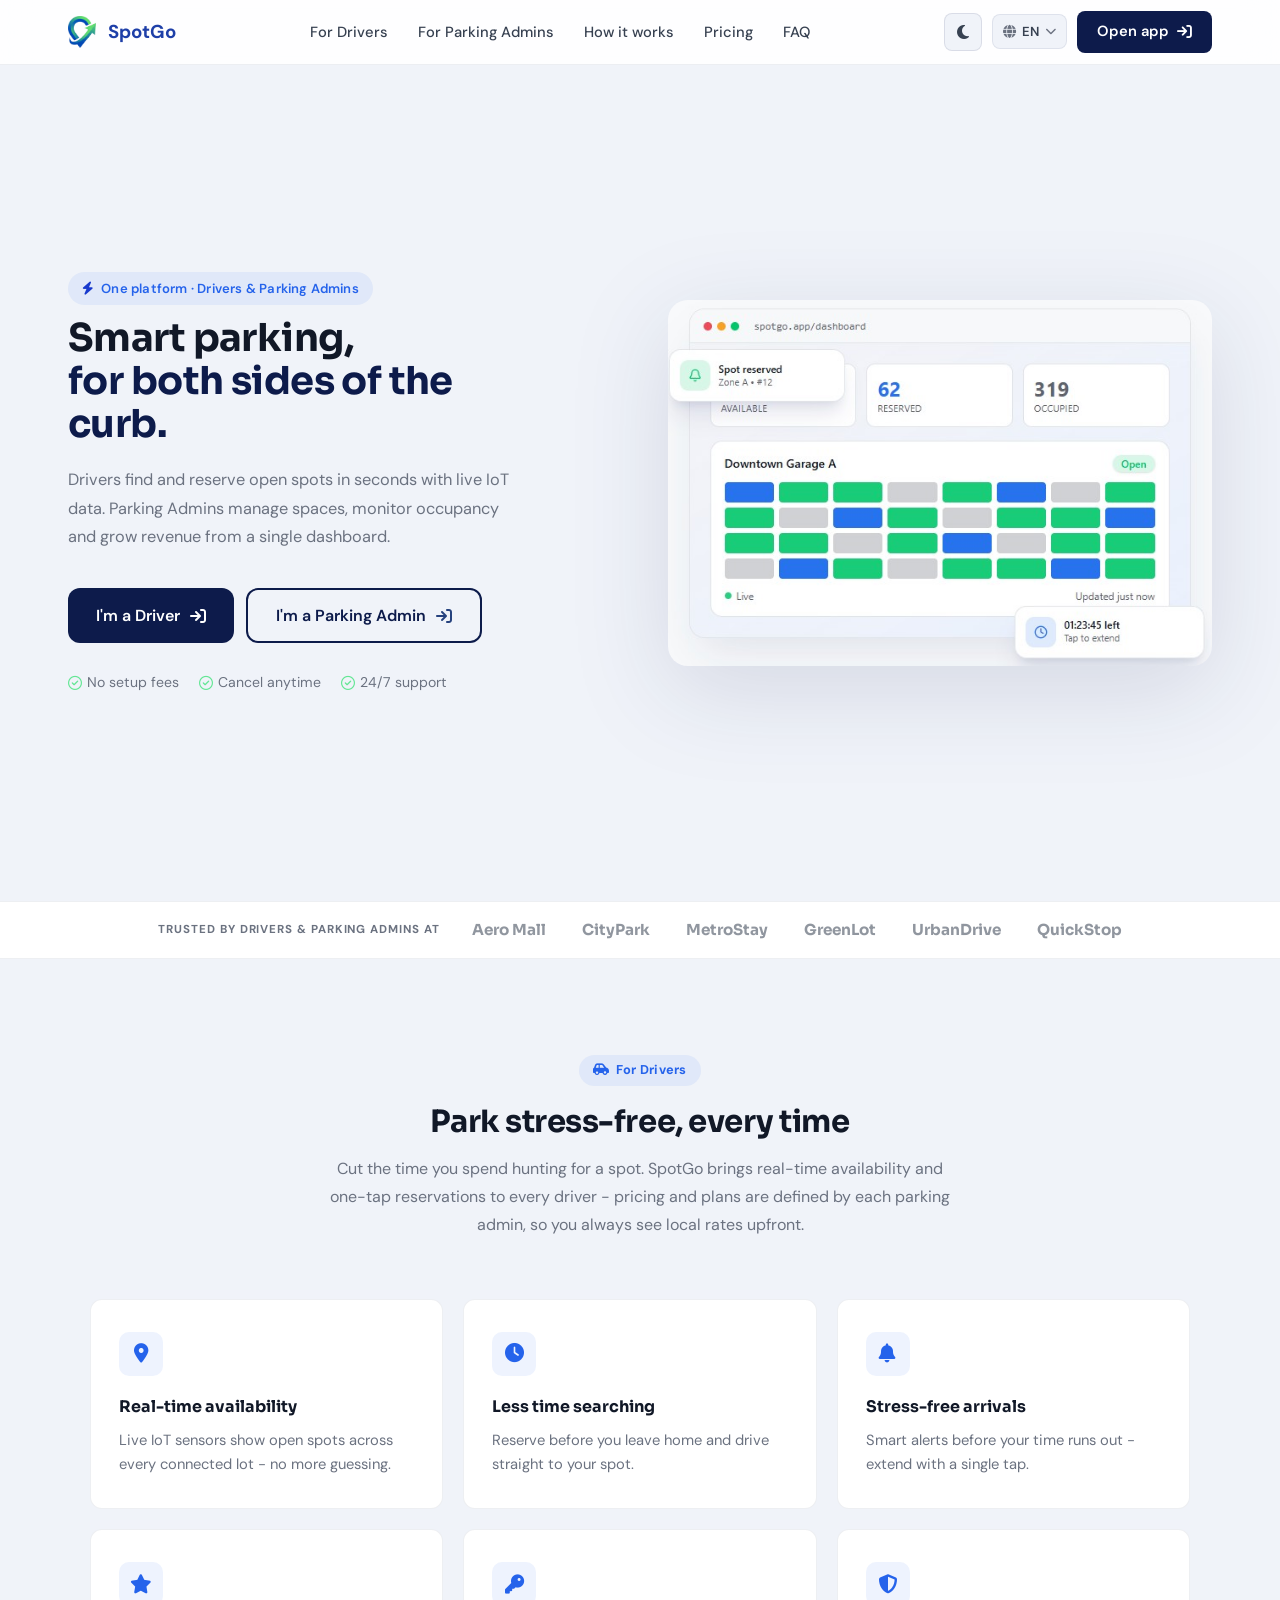
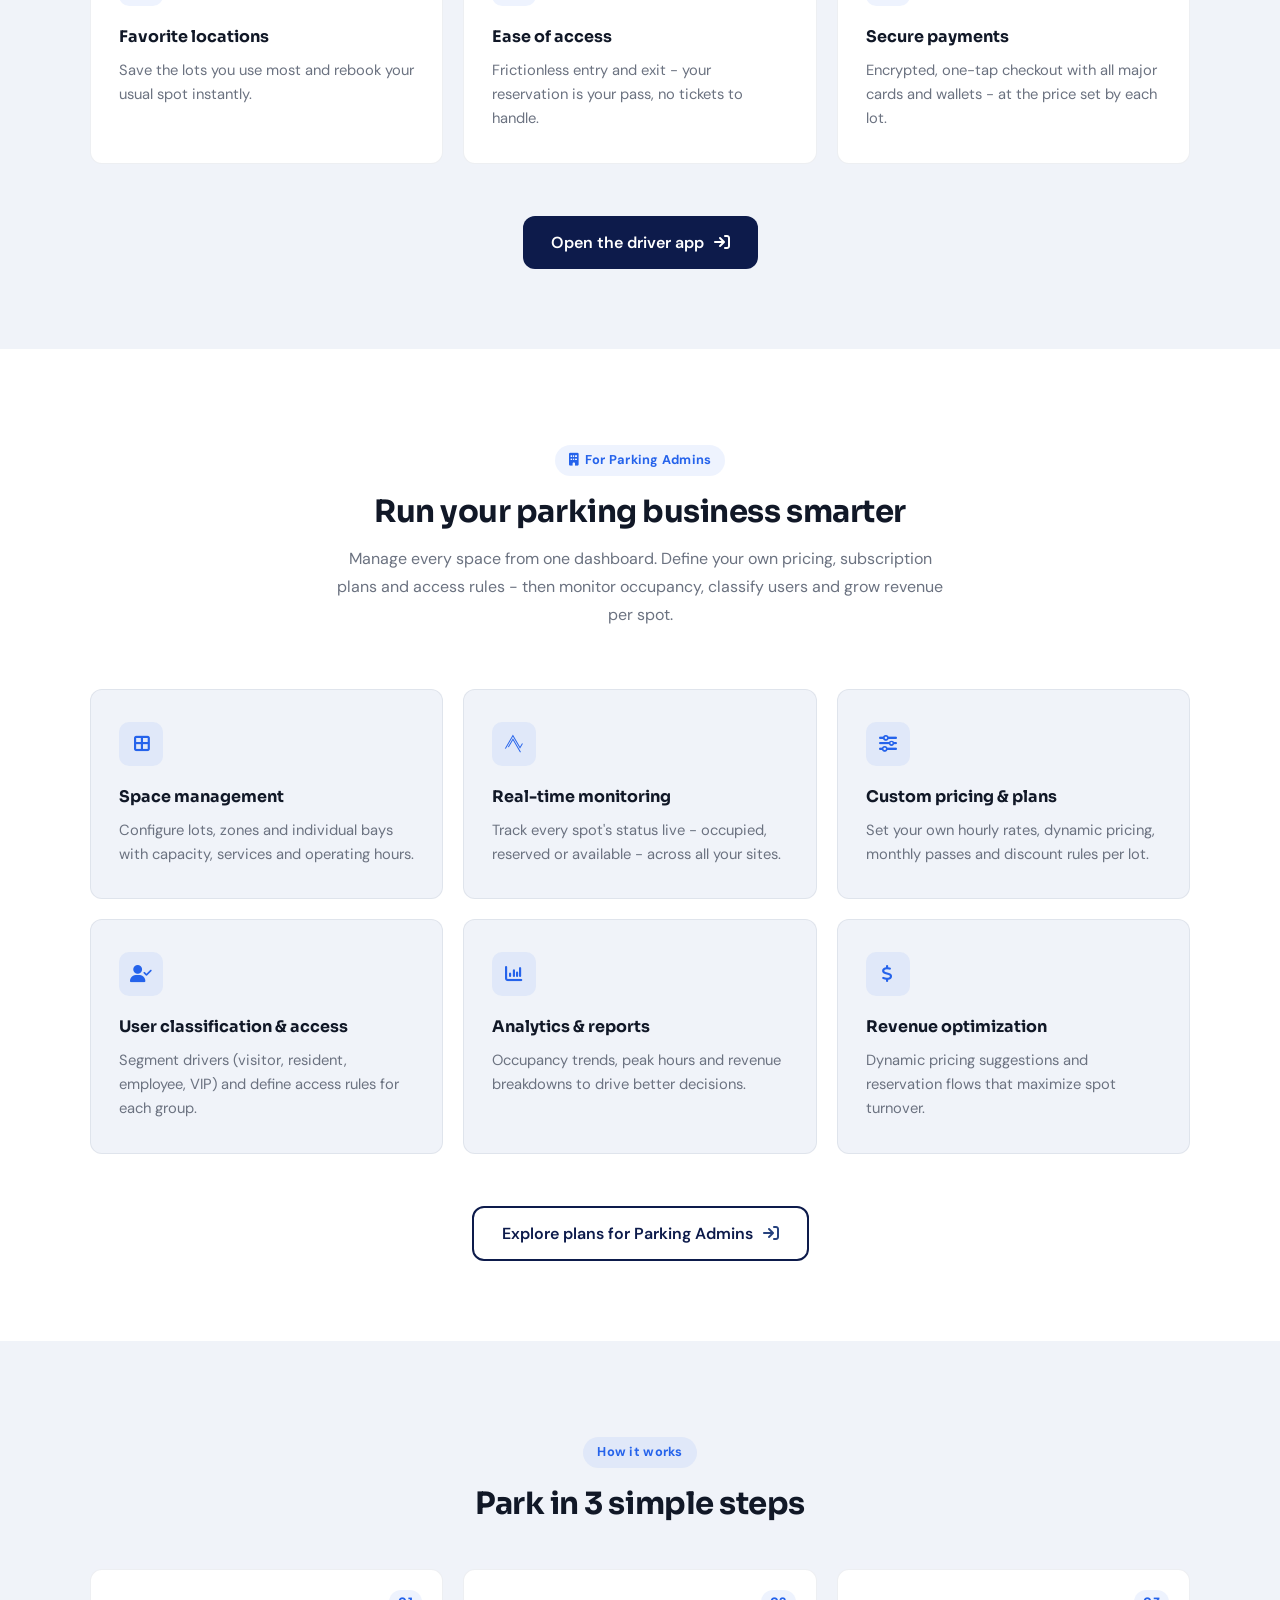
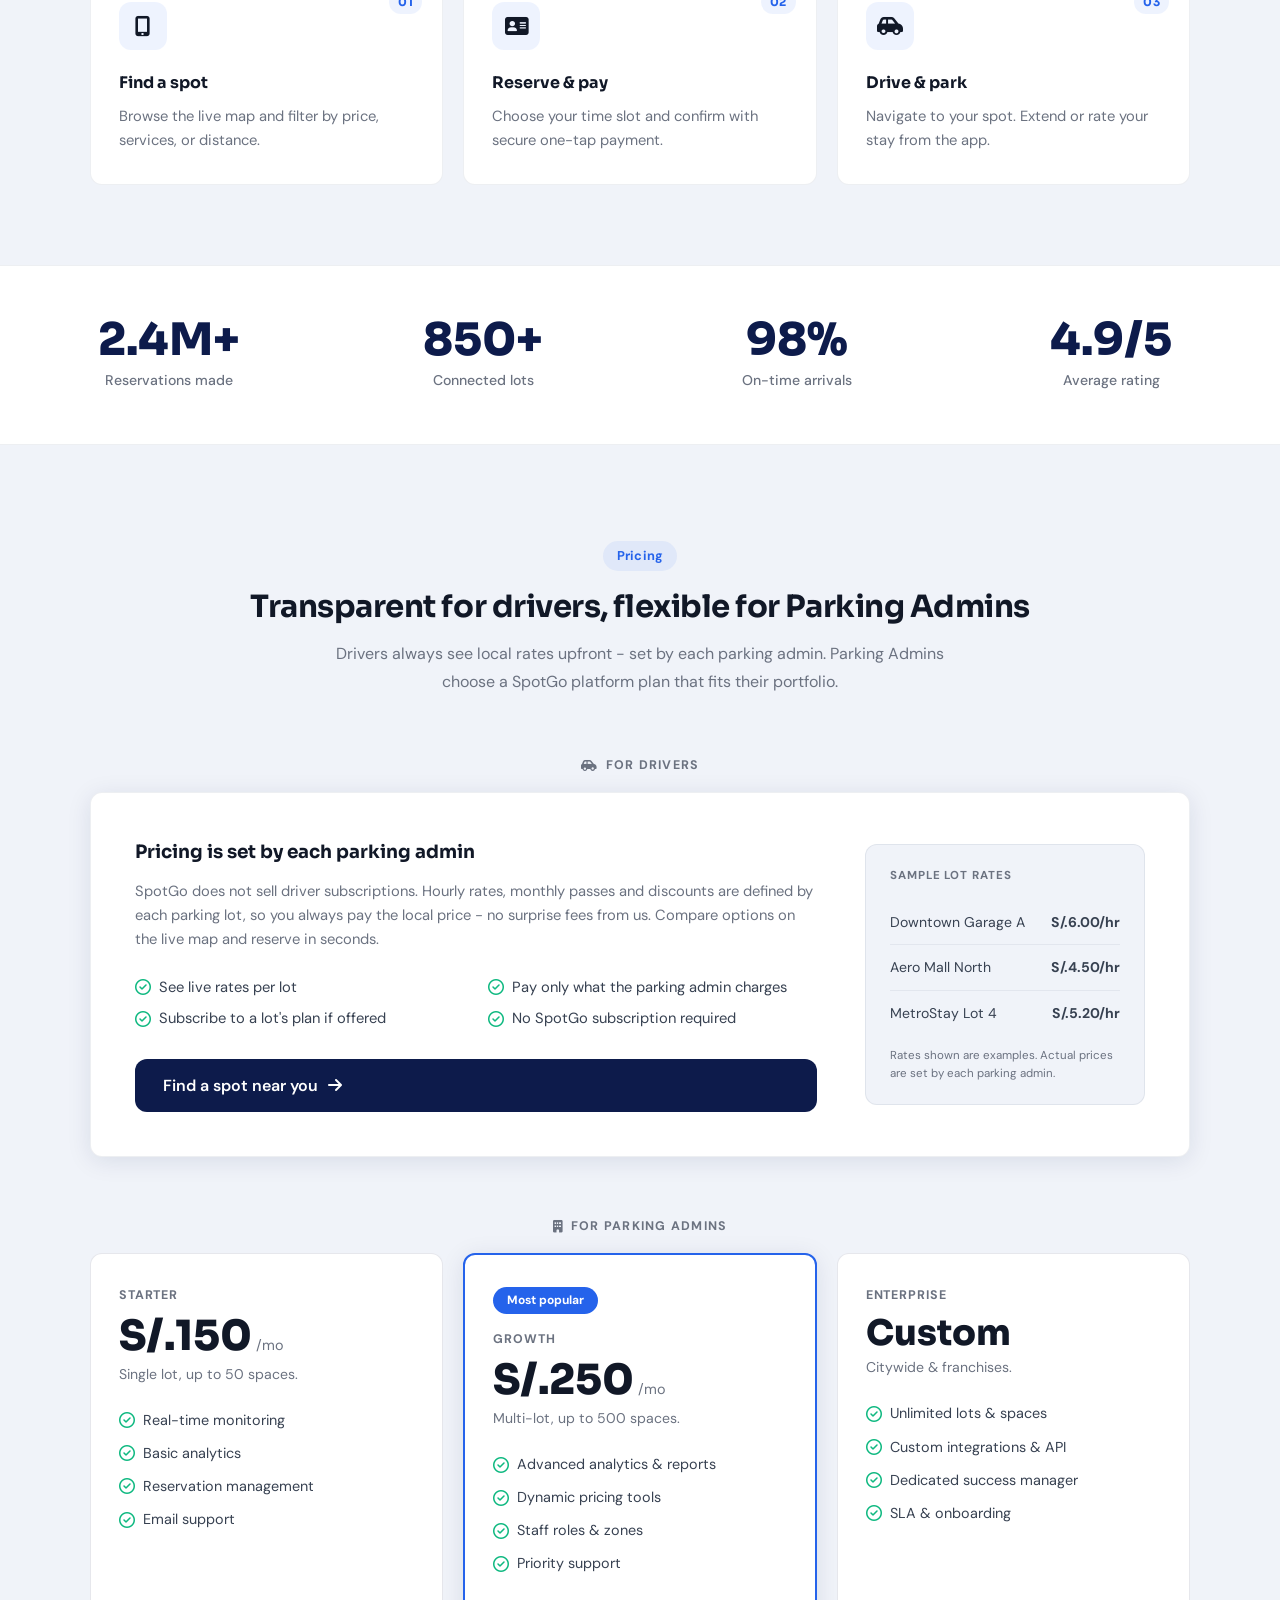
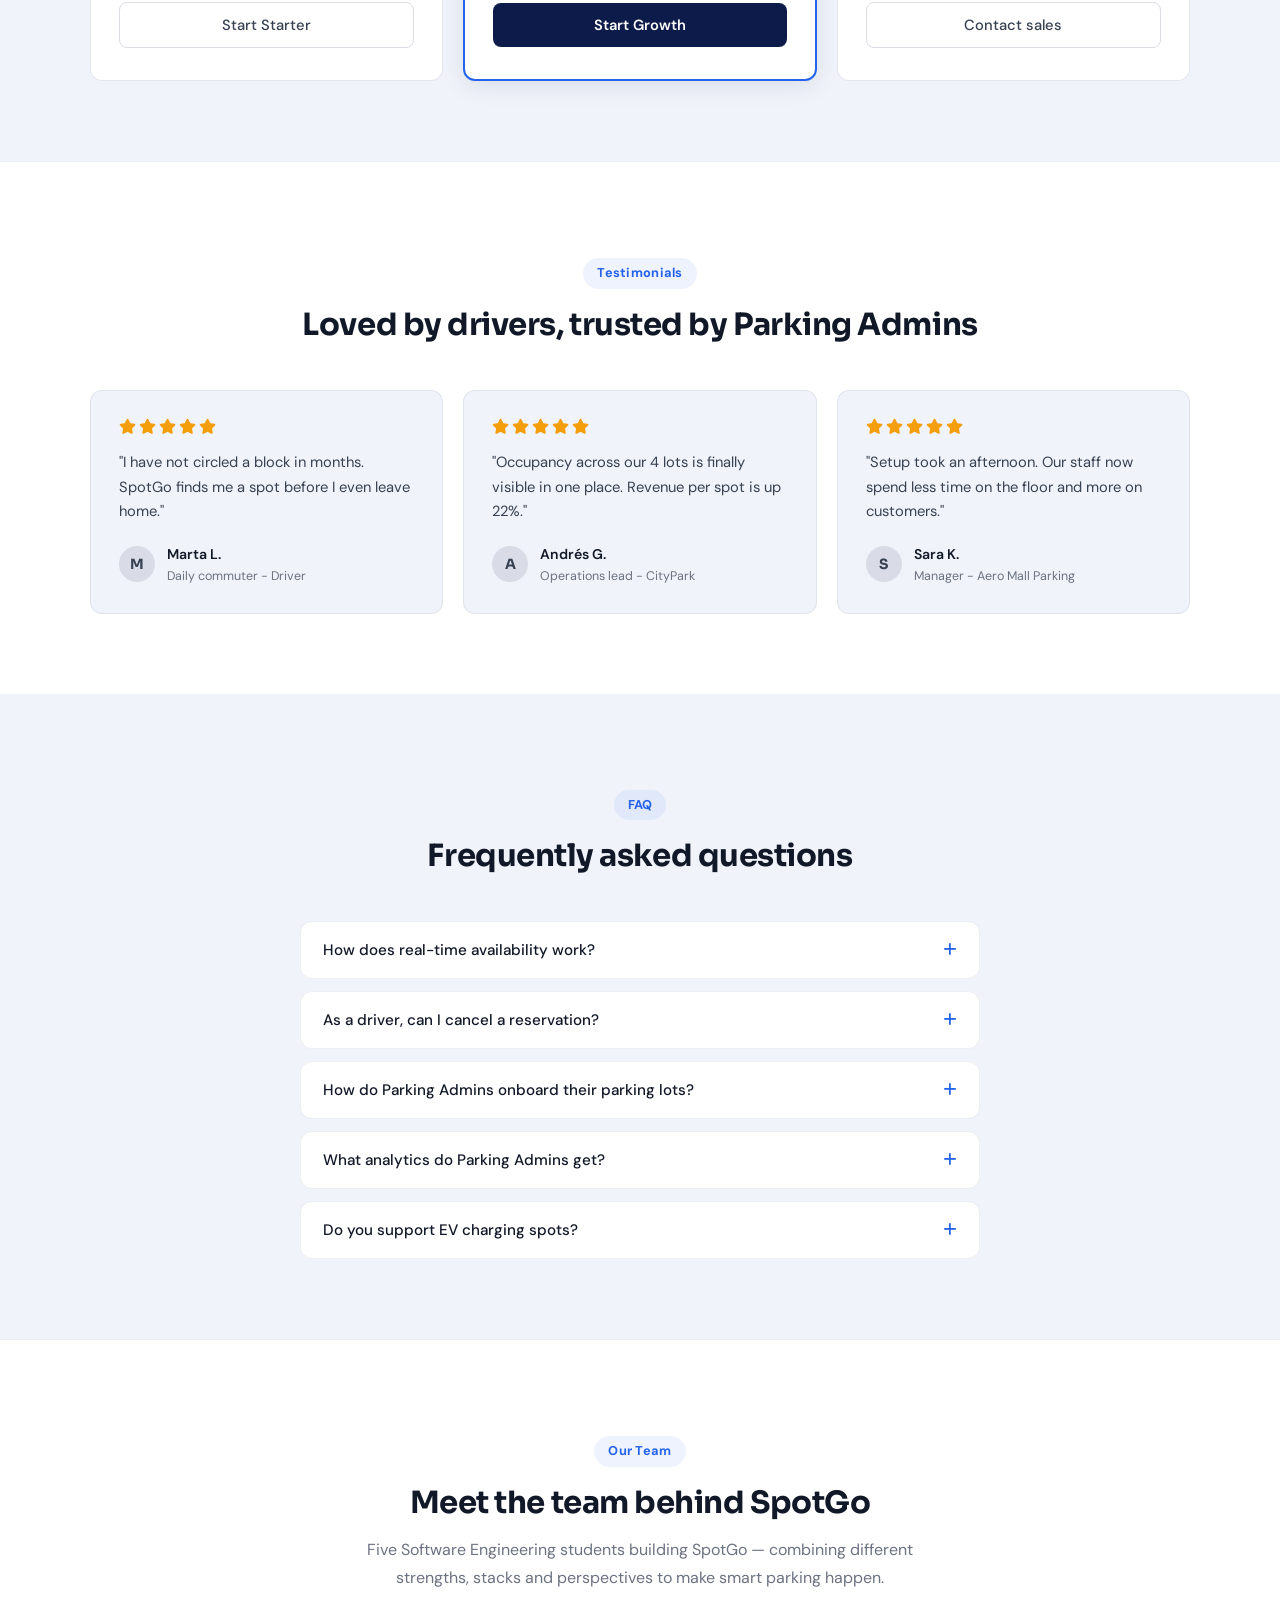
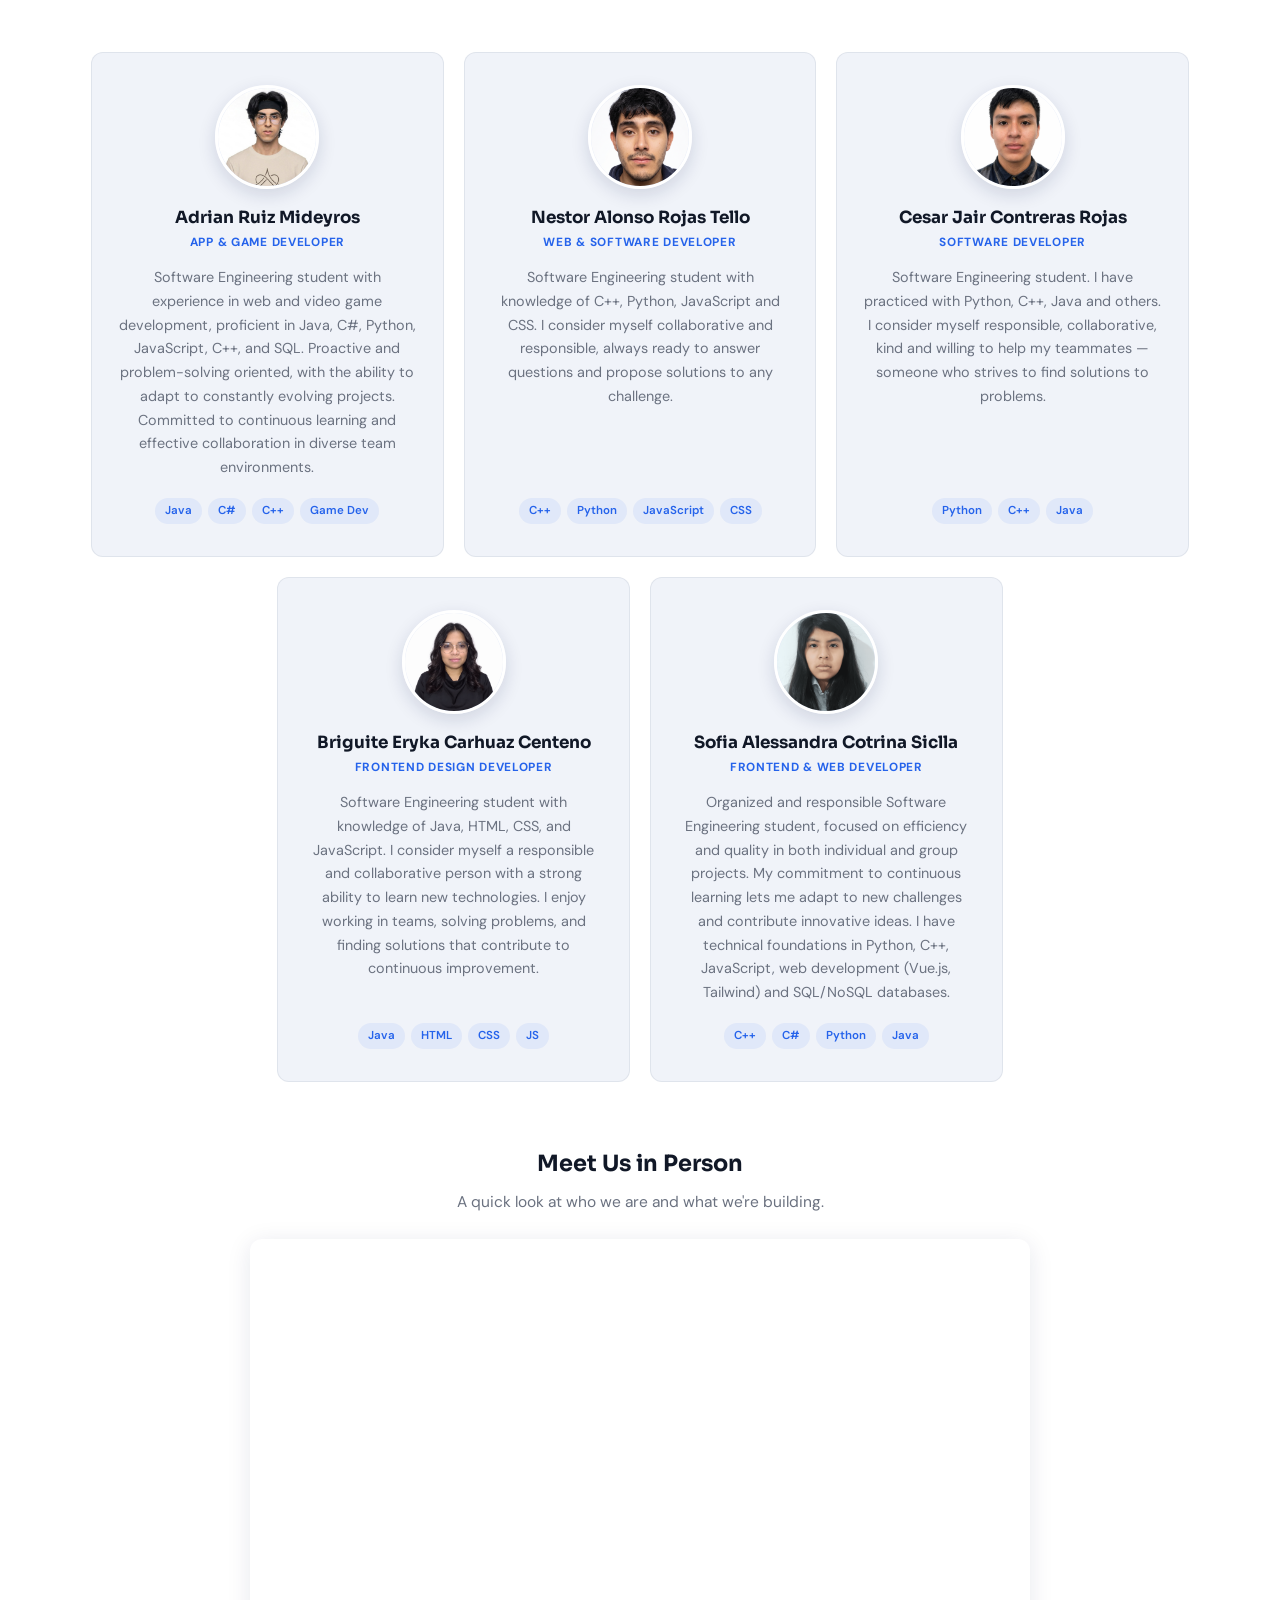
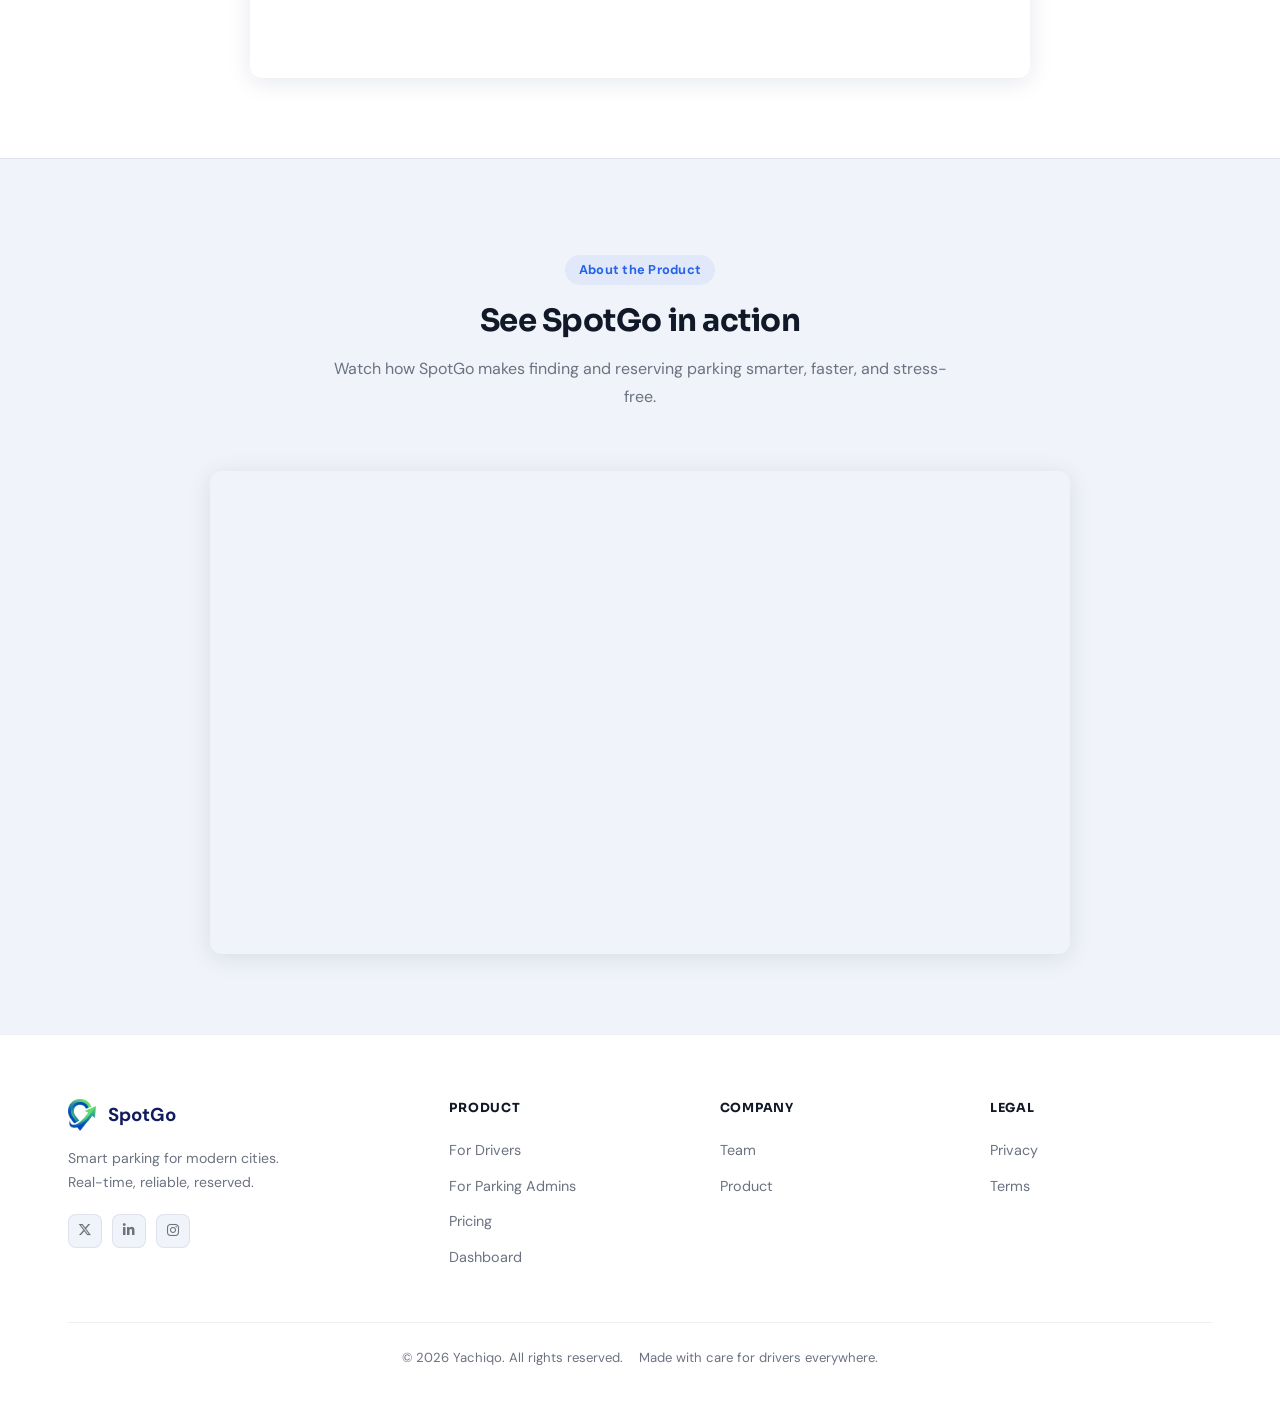
==== index.html @ b5fef154 "first commit" ====
<!DOCTYPE html>
<html lang="en">
<head>
  <meta charset="UTF-8" />
  <meta name="viewport" content="width=device-width, initial-scale=1.0" />
  <meta name="description" content="SpotGo helps drivers find and reserve parking in seconds while giving Parking Admins real-time occupancy insights, pricing control, and revenue analytics." />
  <title>SpotGo – Smart Parking</title>
  <link rel="icon" type="image/png" href="assets/images/spotgo-logo.png" />
  <link rel="preconnect" href="https://fonts.googleapis.com" />
  <link href="https://fonts.googleapis.com/css2?family=Sora:wght@400;600;700;800&family=DM+Sans:wght@400;500&display=swap" rel="stylesheet" />
  <link rel="stylesheet" href="styles.css" />
  <link rel="stylesheet" href="https://cdnjs.cloudflare.com/ajax/libs/font-awesome/6.5.2/css/all.min.css" />
</head>
<body>
  <!-- ===== NAVBAR ===== -->
  <nav class="navbar" id="navbar">
    <div class="nav-inner">

      <a href="#hero" class="logo">
        <img src="assets/images/spotgo-logo.png" alt="SpotGo Logo" class="logo-img" />
        <h3 style="color: rgb(30, 63, 168);">SpotGo</h3>
      </a>

      <ul class="nav-links">
        <li><a href="#drivers">For Drivers</a></li>
        <li><a href="#p-admins">For Parking Admins</a></li>
        <li><a href="#how-it-works">How it works</a></li>
        <li><a href="#pricing">Pricing</a></li>
        <li><a href="#faq">FAQ</a></li>
      </ul>

      <div class="nav-actions">
        <button class="theme-toggle" id="themeToggle" aria-label="Toggle dark mode">
          <i class="fa-solid fa-moon" id="themeIcon"></i>
        </button>
        <div class="lang-dropdown" id="langDropdown">
          <button class="lang-btn" id="langBtn" aria-label="Select language" aria-expanded="false" aria-haspopup="true">
            <span class="lang-icon"><i class="fa-solid fa-globe"></i></span>
            <span class="lang-current">EN</span>
            <i class="fa-solid fa-chevron-down lang-arrow"></i>
          </button>
          <div class="lang-menu" id="langMenu" role="menu">
            <button class="lang-option active" data-lang="en" role="menuitem">EN — English</button>
            <button class="lang-option" data-lang="es" role="menuitem">ES — Español</button>
            <button class="lang-option" data-lang="pt" role="menuitem">PT — Português</button>
            <button class="lang-option" data-lang="fr" role="menuitem">FR — Français</button>
          </div>
        </div>
        <a href="https://spotgo-frontend.vercel.app" class="btn-cta">Open app <i class="fa-solid fa-arrow-right-to-bracket" style="color: rgb(255, 255, 255);"></i></a>
      </div>

      <button class="burger" id="burger" aria-label="Menu" aria-expanded="false">
        <span></span><span></span><span></span>
      </button>

    </div>

    <div class="mobile-menu" id="mobileMenu">
      <a href="#drivers">For Drivers</a>
      <a href="#p-admins">For Parking Admins</a>
      <a href="#how-it-works">How it works</a>
      <a href="#pricing">Pricing</a>
      <a href="#faq">FAQ</a>
      <div class="mobile-actions">
        <div class="mobile-settings">
          <button class="theme-toggle mobile-theme-toggle" id="mobileThemeToggle" aria-label="Toggle dark mode">
            <i class="fa-solid fa-moon" id="mobileThemeIcon"></i>
          </button>
          <div class="lang-dropdown mobile-lang-dropdown" id="mobileLangDropdown">
            <button class="lang-btn" id="mobileLangBtn" aria-label="Select language" aria-expanded="false" aria-haspopup="true">
              <span class="lang-icon"><i class="fa-solid fa-globe"></i></span>
              <span class="lang-current">EN</span>
              <i class="fa-solid fa-chevron-down lang-arrow"></i>
            </button>
            <div class="lang-menu mobile-lang-menu" id="mobileLangMenu" role="menu">
              <button class="lang-option active" data-lang="en" role="menuitem">EN — English</button>
              <button class="lang-option" data-lang="es" role="menuitem">ES — Español</button>
              <button class="lang-option" data-lang="pt" role="menuitem">PT — Português</button>
              <button class="lang-option" data-lang="fr" role="menuitem">FR — Français</button>
            </div>
          </div>
        </div>
        <div class="mobile-settings">
            <a href="#" class="btn-cta">Open app <i class="fa-solid fa-arrow-right-to-bracket" style="color: rgb(255, 255, 255);"></i></a>
        </div>
      </div>
    </div>
  </nav>

  <main>
    <!-- ===== HERO ===== -->
    <section class="hero" id="hero">
        <div class="hero-content">

        <div class="badge">
            <i class="fa-solid fa-bolt" style="color: rgb(23, 57, 205);"></i>One platform &middot; Drivers & Parking Admins
        </div>

        <h1>Smart parking,<br /><em>for both sides of the <br />curb.</em></h1>

        <p class="hero-sub">
            Drivers find and reserve open spots in seconds with live IoT data.
            Parking Admins manage spaces, monitor occupancy and grow revenue from a single dashboard.
        </p>

        <div class="hero-ctas">
            <a href="#drivers" class="btn-primary">I'm a Driver <i class="fa-solid fa-arrow-right-to-bracket" style="color: rgb(255, 255, 255);"></i></a>
            <a href="#p-admins" class="btn-secondary">I'm a Parking Admin <i class="fa-solid fa-arrow-right-to-bracket" style="color: rgb(38, 66, 126);"></i></a>
        </div>

        <div class="trust-bar">
            <span><i class="fa-regular fa-circle-check" style="color: rgb(99, 230, 148);"></i> No setup fees</span>
            <span><i class="fa-regular fa-circle-check" style="color: rgb(99, 230, 148);"></i> Cancel anytime</span>
            <span><i class="fa-regular fa-circle-check" style="color: rgb(99, 230, 148);"></i> 24/7 support</span>
        </div>

        </div>

        <div class="hero-visual">
        <img src="assets/images/hero-dashboard.jpg" alt="SpotGo Dashboard" class="hero-img" />
        </div>
    </section>

    <!-- ===== TRUSTED BAR ===== -->
    <div class="trusted-bar">
        <span class="trusted-label">TRUSTED BY DRIVERS & PARKING ADMINS AT</span>
        <div class="trusted-logos">
        <span>Aero Mall</span>
        <span>CityPark</span>
        <span>MetroStay</span>
        <span>GreenLot</span>
        <span>UrbanDrive</span>
        <span>QuickStop</span>
        </div>
    </div>

    <!-- ===== FOR DRIVERS ===== -->
    <section class="drivers-section" id="drivers">
        <div class="section-inner">

        <div class="section-badge"><i class="fa-solid fa-car-side" style="color: #2563eb;"></i> For Drivers</div>
        <h2>Park stress-free, every time</h2>
        <p class="section-sub">
            Cut the time you spend hunting for a spot. SpotGo brings real-time availability and
            one-tap reservations to every driver — pricing and plans are defined by each
            parking admin, so you always see local rates upfront.
        </p>

        <div class="drivers-grid">
            <div class="d-card">
            <div class="d-icon"><i class="fa-solid fa-location-dot"></i></div>
            <h3>Real-time availability</h3>
            <p>Live IoT sensors show open spots across every connected lot — no more guessing.</p>
            </div>
            <div class="d-card">
            <div class="d-icon"><i class="fa-solid fa-clock"></i></div>
            <h3>Less time searching</h3>
            <p>Reserve before you leave home and drive straight to your spot.</p>
            </div>
            <div class="d-card">
            <div class="d-icon"><i class="fa-solid fa-bell"></i></div>
            <h3>Stress-free arrivals</h3>
            <p>Smart alerts before your time runs out — extend with a single tap.</p>
            </div>
            <div class="d-card">
            <div class="d-icon"><i class="fa-solid fa-star"></i></div>
            <h3>Favorite locations</h3>
            <p>Save the lots you use most and rebook your usual spot instantly.</p>
            </div>
            <div class="d-card">
            <div class="d-icon"><i class="fa-solid fa-key"></i></div>
            <h3>Ease of access</h3>
            <p>Frictionless entry and exit — your reservation is your pass, no tickets to handle.</p>
            </div>
            <div class="d-card">
            <div class="d-icon"><i class="fa-solid fa-shield-halved"></i></div>
            <h3>Secure payments</h3>
            <p>Encrypted, one-tap checkout with all major cards and wallets — at the price set by each lot.</p>
            </div>
        </div>

        <div class="section-cta">
            <a href="https://spotgo-frontend.vercel.app" class="btn-primary">Open the driver app <i class="fa-solid fa-arrow-right-to-bracket" style="color: rgb(255, 255, 255);"></i></a>
        </div>

        </div>
    </section>


    <!-- ===== FOR PARKING ADMINS ===== -->
    <section class="p-admins-section" id="p-admins">
        <div class="section-inner">

        <div class="section-badge"><i class="fa-solid fa-building"></i>For Parking Admins</div>
        <h2>Run your parking business smarter</h2>
        <p class="section-sub">
            Manage every space from one dashboard. Define your own pricing, subscription
            plans and access rules — then monitor occupancy, classify users and grow revenue
            per spot.
        </p>

        <div class="p-admins-grid">
            <div class="p-admin-card">
            <div class="p-admin-icon"><i class="fa-solid fa-border-all"></i></div>
            <h3>Space management</h3>
            <p>Configure lots, zones and individual bays with capacity, services and operating hours.</p>
            </div>
            <div class="p-admin-card">
            <div class="p-admin-icon"><i class="fa-brands fa-think-peaks"></i></div>
            <h3>Real-time monitoring</h3>
            <p>Track every spot's status live — occupied, reserved or available — across all your sites.</p>
            </div>
            <div class="p-admin-card">
            <div class="p-admin-icon"><i class="fa-solid fa-sliders"></i></div>
            <h3>Custom pricing & plans</h3>
            <p>Set your own hourly rates, dynamic pricing, monthly passes and discount rules per lot.</p>
            </div>
            <div class="p-admin-card">
            <div class="p-admin-icon"><i class="fa-solid fa-user-check"></i></div>
            <h3>User classification & access</h3>
            <p>Segment drivers (visitor, resident, employee, VIP) and define access rules for each group.</p>
            </div>
            <div class="p-admin-card">
            <div class="p-admin-icon"><i class="fa-solid fa-chart-column"></i></div>
            <h3>Analytics & reports</h3>
            <p>Occupancy trends, peak hours and revenue breakdowns to drive better decisions.</p>
            </div>
            <div class="p-admin-card">
            <div class="p-admin-icon"><i class="fa-solid fa-dollar-sign"></i></div>
            <h3>Revenue optimization</h3>
            <p>Dynamic pricing suggestions and reservation flows that maximize spot turnover.</p>
            </div>
        </div>

        <div class="section-cta">
            <a href="#pricing" class="btn-secondary">Explore plans for Parking Admins <i class="fa-solid fa-arrow-right-to-bracket" style="color: rgb(38, 66, 126);"></i></a>
        </div>

        </div>
    </section>


    <!-- ===== HOW IT WORKS ===== -->
    <section class="how-section" id="how-it-works">
        <div class="section-inner">

        <div class="section-badge">How it works</div>
        <h2>Park in 3 simple steps</h2>

        <div class="steps-grid">
            <div class="step-card">
            <span class="step-num">01</span>
            <div class="step-icon"><i class="fa-solid fa-mobile-screen-button"></i></div>
            <h3>Find a spot</h3>
            <p>Browse the live map and filter by price, services, or distance.</p>
            </div>
            <div class="step-card">
            <span class="step-num">02</span>
            <div class="step-icon"><i class="fa-solid fa-address-card"></i></div>
            <h3>Reserve & pay</h3>
            <p>Choose your time slot and confirm with secure one-tap payment.</p>
            </div>
            <div class="step-card">
            <span class="step-num">03</span>
            <div class="step-icon"><i class="fa-solid fa-car-side"></i></div>
            <h3>Drive & park</h3>
            <p>Navigate to your spot. Extend or rate your stay from the app.</p>
            </div>
        </div>

        </div>
    </section>

    <!-- ===== STATS ===== -->
    <div class="stats-bar">
        <div class="stat-item">
        <span class="stat-num">2.4M+</span>
        <span class="stat-label">Reservations made</span>
        </div>
        <div class="stat-item">
        <span class="stat-num">850+</span>
        <span class="stat-label">Connected lots</span>
        </div>
        <div class="stat-item">
        <span class="stat-num">98%</span>
        <span class="stat-label">On-time arrivals</span>
        </div>
        <div class="stat-item">
        <span class="stat-num">4.9/5</span>
        <span class="stat-label">Average rating</span>
        </div>
    </div>

    <!-- ===== PRICING ===== -->
    <section class="pricing-section" id="pricing">
        <div class="section-inner">

        <div class="section-badge">Pricing</div>
        <h2>Transparent for drivers, flexible for Parking Admins</h2>
        <p class="section-sub">
            Drivers always see local rates upfront — set by each parking admin. Parking Admins
            choose a SpotGo platform plan that fits their portfolio.
        </p>

        <div class="for-drivers-label">
            <i class="fa-solid fa-car-side"></i> FOR DRIVERS
        </div>

        <div class="driver-card">
            <div class="driver-card-left">
            <h3>Pricing is set by each parking admin</h3>
            <p>SpotGo doesn't sell driver subscriptions. Hourly rates, monthly passes and discounts
            are defined by each parking lot, so you always pay the local price — no surprise fees
            from us. Compare options on the live map and reserve in seconds.</p>
            <div class="driver-features">
                <span><i class="fa-regular fa-circle-check"></i> See live rates per lot</span>
                <span><i class="fa-regular fa-circle-check"></i> Pay only what the parking admin charges</span>
                <span><i class="fa-regular fa-circle-check"></i> Subscribe to a lot's plan if offered</span>
                <span><i class="fa-regular fa-circle-check"></i> No SpotGo subscription required</span>
            </div>
            <a href="https://spotgo-frontend.vercel.app" class="btn-primary">Find a spot near you <i class="fa-solid fa-arrow-right"></i></a>
            </div>

            <div class="rates-box">
            <div class="rates-title">SAMPLE LOT RATES</div>
            <div class="rate-row">
                <span class="lot-name">Downtown Garage A</span>
                <span class="lot-price">S/.6.00/hr</span>
            </div>
            <div class="rate-row">
                <span class="lot-name">Aero Mall North</span>
                <span class="lot-price">S/.4.50/hr</span>
            </div>
            <div class="rate-row">
                <span class="lot-name">MetroStay Lot 4</span>
                <span class="lot-price">S/.5.20/hr</span>
            </div>
            <p class="rates-note">Rates shown are examples. Actual prices are set by each parking admin.</p>
            </div>
        </div>

        <!-- FOR PARKING ADMINS -->
        <div class="for-p-admins-label">
            <i class="fa-solid fa-building"></i> FOR PARKING ADMINS
        </div>

        <div class="p-admins-plans-grid">

            <!-- Starter -->
            <div class="p-admin-plan-card">
            <div class="plan-name">STARTER</div>
            <div class="plan-price">
                <span class="plan-amount">S/.150</span>
                <span class="plan-per">/mo</span>
            </div>
            <p class="plan-tagline">Single lot, up to 50 spaces.</p>
            <div class="plan-features">
                <span><i class="fa-regular fa-circle-check"></i> Real-time monitoring</span>
                <span><i class="fa-regular fa-circle-check"></i> Basic analytics</span>
                <span><i class="fa-regular fa-circle-check"></i> Reservation management</span>
                <span><i class="fa-regular fa-circle-check"></i> Email support</span>
            </div>
            <button class="btn-plan-outline">Start Starter</button>
            </div>

            <!-- Growth (featured) -->
            <div class="p-admin-plan-card p-admin-plan-featured">
            <div class="plan-popular-badge">Most popular</div>
            <div class="plan-name">GROWTH</div>
            <div class="plan-price">
                <span class="plan-amount">S/.250</span>
                <span class="plan-per">/mo</span>
            </div>
            <p class="plan-tagline">Multi-lot, up to 500 spaces.</p>
            <div class="plan-features">
                <span><i class="fa-regular fa-circle-check"></i> Advanced analytics & reports</span>
                <span><i class="fa-regular fa-circle-check"></i> Dynamic pricing tools</span>
                <span><i class="fa-regular fa-circle-check"></i> Staff roles & zones</span>
                <span><i class="fa-regular fa-circle-check"></i> Priority support</span>
            </div>
            <button class="btn-plan-primary">Start Growth</button>
            </div>

            <!-- Enterprise -->
            <div class="p-admin-plan-card">
            <div class="plan-name">ENTERPRISE</div>
            <div class="plan-price">
                <span class="plan-amount plan-custom">Custom</span>
            </div>
            <p class="plan-tagline">Citywide & franchises.</p>
            <div class="plan-features">
                <span><i class="fa-regular fa-circle-check"></i> Unlimited lots & spaces</span>
                <span><i class="fa-regular fa-circle-check"></i> Custom integrations & API</span>
                <span><i class="fa-regular fa-circle-check"></i> Dedicated success manager</span>
                <span><i class="fa-regular fa-circle-check"></i> SLA & onboarding</span>
            </div>
            <button class="btn-plan-outline">Contact sales</button>
            </div>

        </div>

        </div>
    </section>

    <!-- ===== TESTIMONIALS ===== -->
    <section class="testimonials-section">
        <div class="section-inner">

        <div class="section-badge">Testimonials</div>
        <h2>Loved by drivers, trusted by Parking Admins</h2>

        <div class="testimonials-grid">

            <div class="t-card">
            <div class="t-stars">
                <i class="fa-solid fa-star"></i><i class="fa-solid fa-star"></i><i class="fa-solid fa-star"></i><i class="fa-solid fa-star"></i><i class="fa-solid fa-star"></i>
            </div>
            <p class="t-quote">"I haven't circled a block in months. SpotGo finds me a spot before I even leave home."</p>
            <div class="t-author">
                <div class="t-avatar">M</div>
                <div class="t-info">
                <span class="t-name">Marta L.</span>
                <span class="t-role">Daily commuter · Driver</span>
                </div>
            </div>
            </div>

            <div class="t-card">
            <div class="t-stars">
                <i class="fa-solid fa-star"></i><i class="fa-solid fa-star"></i><i class="fa-solid fa-star"></i><i class="fa-solid fa-star"></i><i class="fa-solid fa-star"></i>
            </div>
            <p class="t-quote">"Occupancy across our 4 lots is finally visible in one place. Revenue per spot is up 22%."</p>
            <div class="t-author">
                <div class="t-avatar">A</div>
                <div class="t-info">
                <span class="t-name">Andrés G.</span>
                <span class="t-role">Operations lead · CityPark</span>
                </div>
            </div>
            </div>

            <div class="t-card">
            <div class="t-stars">
                <i class="fa-solid fa-star"></i><i class="fa-solid fa-star"></i><i class="fa-solid fa-star"></i><i class="fa-solid fa-star"></i><i class="fa-solid fa-star"></i>
            </div>
            <p class="t-quote">"Setup took an afternoon. Our staff now spend less time on the floor and more on customers."</p>
            <div class="t-author">
                <div class="t-avatar">S</div>
                <div class="t-info">
                <span class="t-name">Sara K.</span>
                <span class="t-role">Manager · Aero Mall Parking</span>
                </div>
            </div>
            </div>

        </div>
        </div>
    </section>

    <!-- ===== FAQ ===== -->
    <section class="faq-section" id="faq">
        <div class="section-inner">

        <div class="section-badge">FAQ</div>
        <h2>Frequently asked questions</h2>

        <div class="faq-list">

            <div class="faq-item">
            <button class="faq-question" aria-expanded="false">
                <span>How does real-time availability work?</span>
                <i class="fa-solid fa-plus faq-icon"></i>
            </button>
            <div class="faq-answer">
                <p>Each connected lot uses IoT ground sensors that report spot status every few seconds to our cloud, which streams updates straight to driver and Parking Admin dashboards.</p>
            </div>
            </div>

            <div class="faq-item">
            <button class="faq-question" aria-expanded="false">
                <span>As a driver, can I cancel a reservation?</span>
                <i class="fa-solid fa-plus faq-icon"></i>
            </button>
            <div class="faq-answer">
                <p>Yes. Cancellations made more than 15 minutes before your start time are fully refunded.</p>
            </div>
            </div>

            <div class="faq-item">
            <button class="faq-question" aria-expanded="false">
                <span>How do Parking Admins onboard their parking lots?</span>
                <i class="fa-solid fa-plus faq-icon"></i>
            </button>
            <div class="faq-answer">
                <p>We provide IoT sensor kits and a guided setup. Most Parking Admins managing a single lot can go live within a day; larger portfolios get a dedicated success manager.</p>
            </div>
            </div>

            <div class="faq-item">
            <button class="faq-question" aria-expanded="false">
                <span>What analytics do Parking Admins get?</span>
                <i class="fa-solid fa-plus faq-icon"></i>
            </button>
            <div class="faq-answer">
                <p>Live occupancy, peak-hour heatmaps, revenue per spot, reservation conversion and side-by-side site comparisons — all exportable.</p>
            </div>
            </div>

            <div class="faq-item">
            <button class="faq-question" aria-expanded="false">
                <span>Do you support EV charging spots?</span>
                <i class="fa-solid fa-plus faq-icon"></i>
            </button>
            <div class="faq-answer">
                <p>Absolutely. Drivers can filter by EV, and Parking Admins can flag and price EV-enabled bays separately.</p>
            </div>
            </div>

        </div>
        </div>
    </section>

    <!-- ===== OUR TEAM ===== -->
    <section class="team-section" id="team">
        <div class="section-inner">

        <div class="section-badge">Our Team</div>
        <h2>Meet the team behind SpotGo</h2>
        <p class="section-sub">
            Five Software Engineering students building SpotGo — combining different
            strengths, stacks and perspectives to make smart parking happen.
        </p>

        <div class="team-grid">

            <!-- Adrian -->
            <div class="team-card">
            <div class="team-photo-wrap">
                <img src="assets/images/adrian-photo.png" alt="Adrian Ruiz Mideyros" class="team-photo" loading="lazy" />
            </div>
            <h3 class="team-name">Adrian Ruiz Mideyros</h3>
            <span class="team-role">App &amp; Game Developer</span>
            <p class="team-bio">Software Engineering student with experience in web and video game development, proficient in Java, C#, Python, JavaScript, C++, and SQL. Proactive and problem-solving oriented, with the ability to adapt to constantly evolving projects. Committed to continuous learning and effective collaboration in diverse team environments.</p>
            <div class="team-tags">
                <span>Java</span><span>C#</span><span>C++</span><span>Game Dev</span>
            </div>
            </div>

            <!-- Nestor -->
            <div class="team-card">
            <div class="team-photo-wrap">
                <img src="assets/images/nestor-photo.png" alt="Nestor Alonso Rojas Tello" class="team-photo" loading="lazy" />
            </div>
            <h3 class="team-name">Nestor Alonso Rojas Tello</h3>
            <span class="team-role">Web &amp; Software Developer</span>
            <p class="team-bio">Software Engineering student with knowledge of C++, Python, JavaScript and CSS. I consider myself collaborative and responsible, always ready to answer questions and propose solutions to any challenge.</p>
            <div class="team-tags">
                <span>C++</span><span>Python</span><span>JavaScript</span><span>CSS</span>
            </div>
            </div>

            <!-- Cesar -->
            <div class="team-card">
            <div class="team-photo-wrap">
                <img src="assets/images/cesar-photo.png" alt="Cesar Jair Contreras Rojas" class="team-photo" loading="lazy" />
            </div>
            <h3 class="team-name">Cesar Jair Contreras Rojas</h3>
            <span class="team-role">Software Developer</span>
            <p class="team-bio">Software Engineering student. I have practiced with Python, C++, Java and others. I consider myself responsible, collaborative, kind and willing to help my teammates — someone who strives to find solutions to problems.</p>
            <div class="team-tags">
                <span>Python</span><span>C++</span><span>Java</span>
            </div>
            </div>

            <!-- Briguite -->
            <div class="team-card">
            <div class="team-photo-wrap">
                <img src="assets/images/briguite-photo.png" alt="Briguite Eryka Carhuaz Centeno" class="team-photo" loading="lazy" />
            </div>
            <h3 class="team-name">Briguite Eryka Carhuaz Centeno</h3>
            <span class="team-role">Frontend Design Developer</span>
            <p class="team-bio">Software Engineering student with knowledge of Java, HTML, CSS, and JavaScript. I consider myself a responsible and collaborative person with a strong ability to learn new technologies. I enjoy working in teams, solving problems, and finding solutions that contribute to continuous improvement.</p>
            <div class="team-tags">
                <span>Java</span><span>HTML</span><span>CSS</span><span>JS</span>
            </div>
            </div>

            <!-- Alessandra -->
            <div class="team-card">
            <div class="team-photo-wrap">
                <img src="assets/images/sofia-photo.png" alt="Sofia Alessandra Cotrina Siclla" class="team-photo" loading="lazy" />
            </div>
            <h3 class="team-name">Sofia Alessandra Cotrina Siclla</h3>
            <span class="team-role">Frontend &amp; Web Developer</span>
            <p class="team-bio">Software Engineering student with knowledge of C++, C#, Python, and Java, primarily focused on frontend development and design using Figma. I consider myself a creative, collaborative, and team-oriented person, willing to contribute visual solutions and attractive interfaces to different projects.</p>
            <div class="team-tags">
                <span>C++</span><span>C#</span><span>Python</span><span>Java</span>
            </div>
            </div>
        </div>

        <!-- Team Video -->
        <div class="team-video-wrap">
            <h3 class="team-video-title">Meet Us in Person</h3>
            <p class="team-video-sub">A quick look at who we are and what we're building.</p>
            <div class="team-video-container">
            <iframe
                id="team-video"
                src=""
                title="SpotGo Team Video"
                frameborder="0"
                allow="accelerometer; autoplay; clipboard-write; encrypted-media; gyroscope; picture-in-picture"
                allowfullscreen>
            </iframe>
            </div>
        </div>
        </div>
    </section>

    <!-- ===== ABOUT THE PRODUCT ===== -->
    <section class="product-section" id="product">
        <div class="section-inner">
            <div class="section-badge">About the Product</div>
            <h2>See SpotGo in action</h2>
            <p class="section-sub">
                Watch how SpotGo makes finding and reserving parking smarter, faster, and stress-free.
            </p>
            <div class="product-video-container">
                <iframe
                id="product-video"
                src=""
                title="SpotGo Product Video"
                frameborder="0"
                allow="accelerometer; autoplay; clipboard-write; encrypted-media; gyroscope; picture-in-picture"
                allowfullscreen>
                </iframe>
            </div>
        </div>
    </section>
    </main>
    <!-- ===== FOOTER ===== -->
    <footer>
    <div class="footer-inner">
      <div class="footer-top">
        <!-- Brand -->
        <div class="footer-brand">
          <div>
            <a href="#hero" class="logo">
              <img src="assets/images/spotgo-logo.png" alt="SpotGo Logo" class="logo-img" />
              <h3 style="color: oklch(0.27 0.12 270);">SpotGo</h3>
            </a>
          </div>
          <p class="footer-tagline">Smart parking for modern cities. Real-time, reliable, reserved.</p>
          <div class="footer-social">
            <a href="#" class="social-btn" aria-label="Twitter/X"><i class="fa-brands fa-x-twitter"></i></a>
            <a href="#" class="social-btn" aria-label="LinkedIn"><i class="fa-brands fa-linkedin-in"></i></a>
            <a href="#" class="social-btn" aria-label="Instagram"><i class="fa-brands fa-instagram"></i></a>
          </div>
        </div>

        <!-- Product -->
        <div class="footer-col">
          <h4>Product</h4>
          <ul>
            <li><a href="#drivers">For Drivers</a></li>
            <li><a href="#p-admins">For Parking Admins</a></li>
            <li><a href="#pricing">Pricing</a></li>
            <li><a href="https://spotgo-frontend.vercel.app">Dashboard</a></li>
          </ul>
        </div>

        <!-- Company -->
        <div class="footer-col">
          <h4>Company</h4>
          <ul>
            <li><a href="#team">Team</a></li>
            <li><a href="#product">Product</a></li>
          </ul>
        </div>

        <!-- Legal -->
        <div class="footer-col">
          <h4>Legal</h4>
          <ul>
            <li><a href="https://spotgo-frontend.vercel.app/privacy-policy">Privacy</a></li>
            <li><a href="https://spotgo-frontend.vercel.app/terms">Terms</a></li>
          </ul>
        </div>
      </div>

      <div class="footer-bottom">
        <span class="footer-copy">© 2026 Yachiqo. All rights reserved.</span>
        <span class="footer-made">Made with care for drivers everywhere.</span>
      </div>

    </div>
  </footer>

  <script src="main.js"></script>
</body>
</html>
---- styles.css ----
/* ===== RESET ===== */
*, *::before, *::after {
  box-sizing: border-box;
  margin: 0;
  padding: 0;
  transition: background-color 0.25s ease, color 0.25s ease, border-color 0.25s ease, box-shadow 0.25s ease;
}

/* ===== VARIABLES ===== */
:root {
  --navy: #0d1b4b;
  --navy-hover: #162260;
  --blue: #2563eb;
  --bg: #f0f3f9;
  --white: #ffffff;
  --text: #111827;
  --text-mid: #374151;
  --text-muted: #6b7280;
  --radius: 12px;
  --radius-sm: 8px;
  --nav-h: 64px;
  --shadow: 0 4px 24px rgba(13, 27, 75, 0.1);
  --shadow-lg: 0 16px 56px rgba(13, 27, 75, 0.14);
  --border: rgba(13, 27, 75, 0.07);
  --border-strong: rgba(13, 27, 75, 0.1);
  --navbar-bg: rgba(255, 255, 255, 0.88);
  --card-hover: rgba(13, 27, 75, 0.03);
  --icon-bg: rgba(37, 99, 235, 0.08);
  --green: #10b981;
  --gold: #f59e0b;
}

[data-theme="dark"] {
  --bg: #0f1117;
  --white: #1a1d27;
  --text: #e8eaf0;
  --text-mid: #b0b5c4;
  --text-muted: #6b7280;
  --shadow: 0 4px 24px rgba(0, 0, 0, 0.3);
  --shadow-lg: 0 16px 56px rgba(0, 0, 0, 0.4);
  --border: rgba(255, 255, 255, 0.07);
  --border-strong: rgba(255, 255, 255, 0.12);
  --navbar-bg: rgba(26, 29, 39, 0.88);
  --card-hover: rgba(255, 255, 255, 0.04);
  --icon-bg: rgba(37, 99, 235, 0.15);
  --green: #34d399;
  --gold: #fbbf24;
  --navy: #6b8aff;
  --navy-hover: #8ba6ff;
}

html {
  scroll-behavior: smooth;
}

body {
  font-family: "DM Sans", sans-serif;
  background: var(--bg);
  color: var(--text);
  line-height: 1.6;
}

/* ===========================
   NAVBAR
=========================== */
.navbar {
  position: sticky;
  top: 0;
  z-index: 100;
  background: var(--navbar-bg);
  backdrop-filter: blur(18px);
  -webkit-backdrop-filter: blur(18px);
  border-bottom: 1px solid var(--border);
  transition: box-shadow 0.3s;
}

.navbar.scrolled {
  box-shadow: var(--shadow);
}

.theme-toggle {
  display: inline-flex;
  align-items: center;
  justify-content: center;
  width: 38px;
  height: 38px;
  background: var(--bg);
  border: 1px solid var(--border-strong);
  border-radius: var(--radius-sm);
  cursor: pointer;
  color: var(--text-mid);
  font-size: 1rem;
  flex-shrink: 0;
  transition: background 0.2s, border-color 0.2s, color 0.2s;
}

.theme-toggle:hover {
  background: var(--card-hover);
  border-color: var(--border-strong);
  color: var(--text);
}

.mobile-theme-toggle {
  width: 44px;
  height: 38px;
  justify-content: center;
  padding: 0;
  font-size: 1rem;
}

.nav-inner {
  max-width: 1200px;
  margin: 0 auto;
  padding: 0 28px;
  height: var(--nav-h);
  display: flex;
  align-items: center;
  gap: 40px;
}

.logo {
  display: flex;
  align-items: center;
  text-decoration: none;
  flex-shrink: 0;
  gap: 12px;
}

.logo-img {
  height: 32px;
  width: auto;
  display: block;
  object-fit: contain;
}

.nav-links {
  display: flex;
  list-style: none;
  gap: 30px;
  margin: 0 auto;
}

.nav-links a {
  text-decoration: none;
  color: var(--text-mid);
  font-size: 0.92rem;
  font-weight: 500;
  position: relative;
  padding-bottom: 2px;
  transition: color 0.2s;
}

.nav-links a::after {
  content: "";
  position: absolute;
  bottom: -2px;
  left: 0;
  width: 0;
  height: 2px;
  background: var(--blue);
  border-radius: 2px;
  transition: width 0.25s;
}

.nav-links a:hover {
  color: var(--blue);
}
.nav-links a:hover::after {
  width: 100%;
}

.nav-actions {
  display: flex;
  align-items: center;
  gap: 10px;
  flex-shrink: 0;
}

.btn-lang {
  display: inline-flex;
  align-items: center;
  gap: 6px;
  text-decoration: none;
  color: var(--text-mid);
  font-weight: 500;
  font-size: 0.80rem;
  padding: 4px 10px;
  border-bottom: 1px solid rgba(13, 27, 75, 0.05);
  border-radius: var(--radius-sm);
  background: var(--bg);
  transition:
    background 0.2s,
    color 0.2s;
}

.btn-lang:hover {
  border-bottom: 0px;
  background: var(--shadow-lg);
  color: var(--navy);
}

.btn-cta {
  display: inline-flex;
  align-items: center;
  text-decoration: none;
  background: var(--navy);
  color: #fff;
  font-weight: 600;
  font-size: 0.92rem;
  padding: 9px 20px;
  gap: 8px;
  border-radius: var(--radius-sm);
  transition:
    background 0.2s,
    transform 0.15s;
  white-space: nowrap;
}
.btn-cta:hover {
  background: var(--navy-hover);
  transform: translateY(-1px);
}

.burger {
  display: none;
  flex-direction: column;
  gap: 5px;
  background: none;
  border: none;
  cursor: pointer;
  padding: 6px;
  margin-left: auto;
  flex-shrink: 0;
}
.burger span {
  display: block;
  width: 22px;
  height: 2px;
  background: var(--navy);
  border-radius: 2px;
  transition: transform 0.3s, opacity 0.3s;
}

.burger.open span:nth-child(1) {
  transform: translateY(7px) rotate(45deg);
}
.burger.open span:nth-child(2) {
  opacity: 0;
}
.burger.open span:nth-child(3) {
  transform: translateY(-7px) rotate(-45deg);
}

.mobile-menu {
  display: none;
  flex-direction: column;
  background: var(--white);
  border-top: 1px solid var(--border);
  padding: 12px 28px 20px;
  gap: 2px;
}

.mobile-menu a {
  text-decoration: none;
  color: var(--text-mid);
  font-weight: 500;
  font-size: 0.95rem;
  padding: 10px 0;
  border-bottom: 1px solid rgba(13, 27, 75, 0.05);
  transition: color 0.2s;
}
.mobile-menu a:hover {
  color: var(--blue);
}
.mobile-menu a:last-of-type {
  border-bottom: none;
}

.mobile-actions {
  display: flex;
  flex-direction: row;
  gap: 8px;
  margin-top: 12px;
  flex-wrap: nowrap;
  align-items: center;
}

.mobile-actions .btn-lang {
  background: var(--bg);
  height: 38px;
  padding: 0 8px 0 8px;
}

.mobile-actions .btn-cta {
  flex: 1;
  justify-content: center;
  text-decoration: none;
  background: var(--navy);
  color: #fff;
  font-weight: 600;
  font-size: 0.92rem;
  border-radius: var(--radius-sm);
  white-space: nowrap;
  padding: 12px;
}

.mobile-settings {
  display: flex;
  flex-direction: row;
  gap: 12px;
}

.mobile-menu.open {
  display: flex;
  flex-direction: column;
}

/* ===========================
   HERO
=========================== */
.hero {
  max-width: 1200px;
  margin: 0 auto;
  padding: 80px 28px 80px;
  display: grid;
  grid-template-columns: 1fr 1fr;
  gap: 56px;
  align-items: center;
  min-height: calc(100vh - var(--nav-h));
}

.badge {
  display: inline-flex;
  align-items: center;
  gap: 8px;
  background: rgba(37, 99, 235, 0.08);
  color: var(--blue);
  font-size: 0.82rem;
  font-weight: 600;
  padding: 6px 14px;
  border-radius: 100px;
  margin-bottom: 12px;
  letter-spacing: 0.015em;
}

@keyframes blink {
  0%,
  100% {
    opacity: 1;
  }
  50% {
    opacity: 0.3;
  }
}

h1 {
  font-family: "Sora", sans-serif;
  font-size: clamp(1.9rem, 3vw, 2.6rem);
  font-weight: 700;
  line-height: 1.12;
  color: var(--text);
  margin-bottom: 20px;
  letter-spacing: -0.015em;
}
h1 em {
  font-style: normal;
  color: var(--navy);
}

.hero-sub {
  color: var(--text-muted);
  font-size: 1.02rem;
  line-height: 1.75;
  max-width: 460px;
  margin-bottom: 36px;
}

.hero-ctas {
  display: flex;
  gap: 12px;
  flex-wrap: wrap;
  margin-bottom: 28px;
}

.btn-primary {
  display: flex;
  align-items: center;
  text-decoration: none;
  background: var(--navy);
  color: #fff;
  font-weight: 600;
  font-size: 1rem;
  gap: 10px;
  padding: 14px 28px;
  border-radius: var(--radius);
  transition:
    background 0.2s,
    transform 0.15s,
    box-shadow 0.2s;
}
.btn-primary:hover {
  background: var(--navy-hover);
  transform: translateY(-2px);
  box-shadow: 0 8px 24px rgba(13, 27, 75, 0.2);
}

.btn-secondary {
  display: flex;
  align-items: center;
  text-decoration: none;
  background: transparent;
  color: var(--navy);
  font-weight: 600;
  font-size: 1rem;
  gap: 10px;
  padding: 13px 28px;
  border-radius: var(--radius);
  border: 2px solid var(--navy);
  transition:
    background 0.2s,
    color 0.2s,
    transform 0.15s;
}
.btn-secondary:hover {
  background: var(--navy);
  color: #fff;
  transform: translateY(-2px);
}

.trust-bar {
  display: flex;
  gap: 20px;
  flex-wrap: wrap;
  color: var(--text-muted);
  font-size: 0.88rem;
}
.trust-bar span {
  display: flex;
  align-items: center;
  gap: 5px;
}

.hero-visual {
  display: flex;
  align-items: center;
  justify-content: center;
}

.hero-img {
  width: 100%;
  max-width: 580px;
  height: auto;
  border-radius: 20px;
  object-fit: contain;
  display: block;
  /* Sombra suave opcional, quítala si tu imagen ya tiene fondo */
  filter: drop-shadow(0 24px 48px rgba(13, 27, 75, 0.12));
}

/* ===========================
   TRUSTED BAR
=========================== */
.trusted-bar {
  background: var(--white);
  border-top: 1px solid rgba(13, 27, 75, 0.07);
  border-bottom: 1px solid rgba(13, 27, 75, 0.07);
  padding: 16px 28px;
  display: flex;
  align-items: center;
  justify-content: center;
  gap: 32px;
  flex-wrap: wrap;
}

.trusted-label {
  font-size: 0.72rem;
  font-weight: 700;
  color: var(--text-muted);
  letter-spacing: 0.08em;
  white-space: nowrap;
}

.trusted-logos {
  display: flex;
  align-items: center;
  gap: 36px;
  flex-wrap: wrap;
}

.trusted-logos span {
  font-family: "Sora", sans-serif;
  font-weight: 700;
  font-size: 0.95rem;
  color: var(--text-mid);
  opacity: 0.55;
  transition: opacity 0.2s;
  white-space: nowrap;
}
.trusted-logos span:hover {
  opacity: 1;
}

/* ===========================
   FOR DRIVERS
=========================== */
.drivers-section {
  background: var(--bg);
  padding: 96px 28px 80px;
}

.section-inner {
  max-width: 1100px;
  margin: 0 auto;
  text-align: center;
}

.section-badge {
  display: inline-flex;
  align-items: center;
  gap: 6px;
  background: rgba(37, 99, 235, 0.08);
  color: var(--blue);
  font-size: 0.8rem;
  font-weight: 700;
  padding: 5px 14px;
  border-radius: 100px;
  letter-spacing: 0.02em;
  margin-bottom: 18px;
}

h2 {
  font-family: "Sora", sans-serif;
  font-size: clamp(1.6rem, 2.4vw, 2.2rem);
  font-weight: 700;
  color: var(--text);
  letter-spacing: -0.015em;
  line-height: 1.15;
  margin-bottom: 16px;
}

.section-sub {
  color: var(--text-muted);
  font-size: 1rem;
  line-height: 1.75;
  max-width: 620px;
  margin: 0 auto 60px;
}

.drivers-grid {
  display: grid;
  grid-template-columns: repeat(3, 1fr);
  gap: 20px;
  text-align: left;
  margin-bottom: 52px;
}

.d-card {
  background: var(--white);
  border-radius: var(--radius);
  padding: 32px 28px;
  border: 1px solid rgba(13, 27, 75, 0.07);
  transition:
    transform 0.2s,
    box-shadow 0.2s;
}
.d-card:hover {
  transform: translateY(-4px);
  box-shadow: var(--shadow);
  background: var(--card-hover);
}

.d-icon {
  width: 44px;
  height: 44px;
  background: var(--icon-bg);
  border-radius: 10px;
  display: flex;
  align-items: center;
  justify-content: center;
  font-size: 1.2rem;
  margin-bottom: 18px;
  color: var(--blue);
}

.d-card h3 {
  font-family: "Sora", sans-serif;
  font-size: 1rem;
  font-weight: 700;
  color: var(--text);
  margin-bottom: 8px;
}

.d-card p {
  color: var(--text-muted);
  font-size: 0.92rem;
  line-height: 1.65;
}

.section-cta {
  display: flex;
  justify-content: center;
}

/* ===========================
   FOR PARKING ADMINS
=========================== */
.p-admins-section {
  background: var(--white);
  padding: 96px 28px 80px;
}

.p-admins-grid {
  display: grid;
  grid-template-columns: repeat(3, 1fr);
  gap: 20px;
  text-align: left;
  margin-bottom: 52px;
}

.p-admin-card {
  background: var(--bg);
  border-radius: var(--radius);
  padding: 32px 28px;
  border: 1px solid rgba(13, 27, 75, 0.07);
  transition:
    transform 0.2s,
    box-shadow 0.2s;
}
.p-admin-card:hover {
  transform: translateY(-4px);
  box-shadow: var(--shadow);
}

.p-admin-icon {
  width: 44px;
  height: 44px;
  background: rgba(37, 99, 235, 0.08);
  color: var(--blue);
  border-radius: 10px;
  display: flex;
  align-items: center;
  justify-content: center;
  font-size: 1.1rem;
  font-weight: 700;
  margin-bottom: 18px;
}

.p-admin-card h3 {
  font-family: "Sora", sans-serif;
  font-size: 1rem;
  font-weight: 700;
  color: var(--text);
  margin-bottom: 8px;
}

.p-admin-card p {
  color: var(--text-muted);
  font-size: 0.92rem;
  line-height: 1.65;
}

/* ===========================
   HOW IT WORKS
=========================== */
.how-section {
  background: var(--bg);
  padding: 96px 28px 80px;
}

.steps-grid {
  display: grid;
  grid-template-columns: repeat(3, 1fr);
  gap: 20px;
  margin-top: 48px;
  text-align: left;
}

.step-card {
  background: var(--white);
  border-radius: var(--radius);
  padding: 32px 28px;
  border: 1px solid rgba(13, 27, 75, 0.07);
  position: relative;
  transition:
    transform 0.2s,
    box-shadow 0.2s;
}
.step-card:hover {
  transform: translateY(-4px);
  box-shadow: var(--shadow);
}

.step-num {
  position: absolute;
  top: 20px;
  right: 20px;
  font-family: "Sora", sans-serif;
  font-size: 0.72rem;
  font-weight: 700;
  color: var(--blue);
  background: rgba(37, 99, 235, 0.08);
  padding: 3px 9px;
  border-radius: 100px;
  letter-spacing: 0.04em;
}

.step-icon {
  width: 48px;
  height: 48px;
  background: rgba(37, 99, 235, 0.08);
  border-radius: 12px;
  display: flex;
  align-items: center;
  justify-content: center;
  font-size: 1.3rem;
  margin-bottom: 20px;
}

.step-card h3 {
  font-family: "Sora", sans-serif;
  font-size: 1rem;
  font-weight: 700;
  color: var(--text);
  margin-bottom: 8px;
}

.step-card p {
  color: var(--text-muted);
  font-size: 0.92rem;
  line-height: 1.65;
}

/* ===========================
   STATS BAR
=========================== */
.stats-bar {
  background: var(--white);
  border-top: 1px solid rgba(13, 27, 75, 0.07);
  border-bottom: 1px solid rgba(13, 27, 75, 0.07);
  padding: 52px 28px;
  display: grid;
  grid-template-columns: repeat(4, 1fr);
  gap: 32px;
  text-align: center;
  max-width: 100%;
}

.stat-item {
  display: flex;
  flex-direction: column;
  align-items: center;
  gap: 6px;
}

.stat-item .stat-num {
  font-family: "Sora", sans-serif;
  font-size: clamp(2rem, 3.5vw, 3rem);
  font-weight: 800;
  color: var(--navy);
  line-height: 1;
}

.stat-item .stat-label {
  font-size: 0.88rem;
  color: var(--text-muted);
  font-weight: 500;
}

/* ===========================
   PRICING
=========================== */
.pricing-section {
  background: var(--bg);
  padding: 96px 28px 80px;
}

.for-drivers-label {
  display: flex;
  align-items: center;
  justify-content: center;
  gap: 8px;
  font-size: 0.78rem;
  font-weight: 700;
  color: var(--text-muted);
  letter-spacing: 0.1em;
  text-transform: uppercase;
  margin-bottom: 16px;
}

.driver-card {
  background: var(--white);
  border-radius: var(--radius);
  border: 1px solid rgba(13, 27, 75, 0.07);
  padding: 44px;
  display: flex;
  gap: 48px;
  align-items: center;
  text-align: left;
  box-shadow: var(--shadow);
}

.driver-card-left {
  flex: 1;
  min-width: 0;
}

.driver-card-left h3 {
  font-family: "Sora", sans-serif;
  font-size: 1.15rem;
  font-weight: 700;
  color: var(--text);
  margin-bottom: 12px;
}

.driver-card-left > p {
  color: var(--text-muted);
  font-size: 0.92rem;
  line-height: 1.65;
  margin-bottom: 24px;
}

.driver-features {
  display: grid;
  grid-template-columns: 1fr 1fr;
  gap: 8px 24px;
  margin-bottom: 28px;
}

.driver-features span {
  display: flex;
  align-items: center;
  gap: 8px;
  font-size: 0.92rem;
  color: var(--text-mid);
}

.driver-features span i {
  color: var(--green);
  font-size: 1rem;
  flex-shrink: 0;
}

.rates-box {
  flex-shrink: 0;
  width: 280px;
  background: var(--bg);
  border-radius: var(--radius);
  border: 1px solid rgba(13, 27, 75, 0.07);
  padding: 22px 24px;
  align-self: center;
}

.rates-title {
  font-size: 0.72rem;
  font-weight: 700;
  color: var(--text-muted);
  letter-spacing: 0.08em;
  text-transform: uppercase;
  margin-bottom: 14px;
}

.rate-row {
  display: flex;
  justify-content: space-between;
  align-items: center;
  padding: 11px 0;
  border-bottom: 1px solid rgba(13, 27, 75, 0.06);
  font-size: 0.88rem;
}

.rate-row:last-of-type {
  border-bottom: none;
}

.lot-name {
  color: var(--text-mid);
}

.lot-price {
  color: var(--text-mid);
  font-weight: 700;
}

.rates-note {
  font-size: 0.72rem;
  color: var(--text-muted);
  margin-top: 12px;
  line-height: 1.5;
}

/* ===========================
   PARKING ADMIN PLANS
=========================== */
.for-p-admins-label {
  display: flex;
  align-items: center;
  justify-content: center;
  gap: 8px;
  font-size: 0.78rem;
  font-weight: 700;
  color: var(--text-muted);
  letter-spacing: 0.1em;
  text-transform: uppercase;
  margin-top: 60px;
  margin-bottom: 16px;
}

.p-admins-plans-grid {
  display: grid;
  grid-template-columns: repeat(3, 1fr);
  gap: 20px;
  text-align: left;
}

.p-admin-plan-card {
  background: var(--white);
  border-radius: var(--radius);
  border: 1px solid rgba(13, 27, 75, 0.1);
  padding: 32px 28px;
  display: flex;
  flex-direction: column;
  gap: 0;
  position: relative;
  transition:
    transform 0.2s,
    box-shadow 0.2s;
}
.p-admin-plan-card:hover {
  transform: translateY(-4px);
  box-shadow: var(--shadow);
}

.p-admin-plan-featured {
  border: 2px solid var(--blue);
  box-shadow: var(--shadow);
}

.plan-popular-badge {
  display: inline-block;
  background: var(--blue);
  color: #fff;
  font-size: 0.75rem;
  font-weight: 700;
  padding: 4px 14px;
  border-radius: 100px;
  margin-bottom: 16px;
  width: fit-content;
}

.plan-name {
  font-size: 0.78rem;
  font-weight: 700;
  color: var(--text-muted);
  letter-spacing: 0.07em;
  margin-bottom: 10px;
}

.plan-price {
  display: flex;
  align-items: baseline;
  gap: 2px;
  margin-bottom: 6px;
}

.plan-amount {
  font-family: "Sora", sans-serif;
  font-size: 2.6rem;
  font-weight: 800;
  color: var(--text);
  line-height: 1;
}

.plan-custom {
  font-size: 2.2rem;
}

.plan-per {
  font-size: 0.9rem;
  color: var(--text-muted);
  margin-left: 2px;
}

.plan-tagline {
  font-size: 0.88rem;
  color: var(--text-muted);
  margin-bottom: 24px;
  line-height: 1.5;
}

.plan-features {
  display: flex;
  flex-direction: column;
  gap: 10px;
  margin-bottom: 28px;
  flex: 1;
}

.plan-features span {
  display: flex;
  align-items: center;
  gap: 8px;
  font-size: 0.9rem;
  color: var(--text-mid);
}

.plan-features span i {
  color: var(--green);
  font-size: 1rem;
  flex-shrink: 0;
}

.btn-plan-outline {
  width: 100%;
  padding: 12px;
  border-radius: var(--radius-sm);
  border: 1.5px solid rgba(13, 27, 75, 0.15);
  background: transparent;
  color: var(--text-mid);
  font-family: "DM Sans", sans-serif;
  font-size: 0.92rem;
  font-weight: 500;
  cursor: pointer;
  transition:
    border-color 0.2s,
    color 0.2s,
    background 0.2s;
}
.btn-plan-outline:hover {
  border-color: var(--navy);
  color: var(--navy);
  background: var(--card-hover);
}

.btn-plan-primary {
  width: 100%;
  padding: 12px;
  border-radius: var(--radius-sm);
  border: none;
  background: var(--navy);
  color: #fff;
  font-family: "DM Sans", sans-serif;
  font-size: 0.92rem;
  font-weight: 600;
  cursor: pointer;
  transition:
    background 0.2s,
    transform 0.15s;
}
.btn-plan-primary:hover {
  background: var(--navy-hover);
  transform: translateY(-1px);
}

/* ===========================
   TESTIMONIALS
=========================== */
.testimonials-section {
  background: var(--white);
  padding: 96px 28px 80px;
  border-top: 1px solid rgba(13, 27, 75, 0.07);
}

.testimonials-grid {
  display: grid;
  grid-template-columns: repeat(3, minmax(0, 1fr));
  gap: 20px;
  margin-top: 48px;
  text-align: left;
}

.t-card {
  background: var(--bg);
  border-radius: var(--radius);
  border: 1px solid rgba(13, 27, 75, 0.07);
  padding: 28px;
  display: flex;
  flex-direction: column;
  min-width: 0;
  gap: 16px;
  transition:
    transform 0.2s,
    box-shadow 0.2s;
}
.t-card:hover {
  transform: translateY(-4px);
  box-shadow: var(--shadow);
}

.t-stars {
  display: flex;
  gap: 3px;
}
.t-stars i {
  color: var(--gold);
  font-size: 0.95rem;
}

.t-quote {
  color: var(--text-mid);
  font-size: 0.92rem;
  line-height: 1.65;
  flex: 1;
}

.t-author {
  display: flex;
  align-items: center;
  gap: 12px;
  margin-top: 4px;
}

.t-avatar {
  width: 36px;
  height: 36px;
  border-radius: 50%;
  background: rgba(13, 27, 75, 0.1);
  color: var(--text-mid);
  font-family: "Sora", sans-serif;
  font-weight: 700;
  font-size: 0.88rem;
  display: flex;
  align-items: center;
  justify-content: center;
  flex-shrink: 0;
}

.t-info {
  display: flex;
  flex-direction: column;
  min-width: 0;
  gap: 1px;
}

.t-name {
  font-size: 0.88rem;
  font-weight: 600;
  color: var(--text);
}

.t-role {
  font-size: 0.78rem;
  color: var(--text-muted);
  line-height: 1.45;
  overflow-wrap: anywhere;
}

/* ===========================
   FAQ
=========================== */
.faq-section {
  background: var(--bg);
  padding: 96px 28px 80px;
}

.faq-list {
  max-width: 680px;
  margin: 48px auto 0;
  display: flex;
  flex-direction: column;
  gap: 12px;
  text-align: left;
}

.faq-item {
  background: var(--white);
  border-radius: var(--radius);
  border: 1px solid rgba(13, 27, 75, 0.07);
  overflow: hidden;
}

.faq-question {
  width: 100%;
  display: flex;
  align-items: center;
  justify-content: space-between;
  gap: 16px;
  padding: 18px 22px;
  background: none;
  border: none;
  cursor: pointer;
  text-align: left;
  font-family: "DM Sans", sans-serif;
  font-size: 0.95rem;
  font-weight: 500;
  color: var(--text);
  transition: color 0.2s;
}
.faq-question:hover {
  color: var(--blue);
}

.faq-icon {
  color: var(--blue);
  font-size: 0.9rem;
  flex-shrink: 0;
  transition: transform 0.25s;
}

.faq-answer {
  max-height: 0;
  overflow: hidden;
  transition:
    max-height 0.3s ease,
    padding 0.3s ease;
}

.faq-answer p {
  padding: 0 22px 18px;
  font-size: 0.92rem;
  color: var(--text-muted);
  line-height: 1.7;
}

.faq-item.open .faq-answer {
  max-height: 200px;
}

.faq-item.open .faq-icon {
  transform: rotate(45deg);
}

/* ===========================
       CTA SECTION
=========================== */
.cta-section {
  padding: 80px 28px;
  background: var(--bg);
}

.cta-inner {
  max-width: 860px;
  margin: 0 auto;
  background: var(--navy);
  border-radius: 20px;
  padding: 64px 56px;
  text-align: center;
  position: relative;
  overflow: hidden;
}

.cta-inner::before {
  content: "";
  position: absolute;
  inset: 0;
  background:
    radial-gradient(
      ellipse 60% 80% at 20% 50%,
      rgba(37, 99, 235, 0.18) 0%,
      transparent 70%
    ),
    radial-gradient(
      ellipse 50% 60% at 80% 30%,
      rgba(37, 99, 235, 0.12) 0%,
      transparent 60%
    );
  pointer-events: none;
}

.cta-inner > * {
  position: relative;
  z-index: 1;
}

.cta-inner h2 {
  font-family: "Sora", sans-serif;
  font-size: clamp(1.6rem, 3vw, 2.2rem);
  font-weight: 800;
  color: #fff;
  letter-spacing: -0.02em;
  line-height: 1.15;
  margin-bottom: 16px;
}

.cta-inner p {
  color: rgba(255, 255, 255, 0.65);
  font-size: 1rem;
  line-height: 1.7;
  max-width: 520px;
  margin: 0 auto 36px;
}

.cta-buttons {
  display: flex;
  gap: 12px;
  justify-content: center;
  flex-wrap: wrap;
}

.btn-cta-white {
  display: inline-flex;
  align-items: center;
  gap: 8px;
  text-decoration: none;
  background: #ffffff;
  color: var(--navy);
  font-weight: 700;
  font-size: 0.95rem;
  padding: 13px 28px;
  border-radius: var(--radius);
  transition:
    transform 0.18s,
    box-shadow 0.18s;
}

.btn-cta-white:hover {
  transform: translateY(-2px);
  box-shadow: 0 8px 28px rgba(255, 255, 255, 0.2);
}

.btn-cta-outline {
  display: inline-flex;
  align-items: center;
  gap: 8px;
  text-decoration: none;
  background: transparent;
  color: #fff;
  font-weight: 600;
  font-size: 0.95rem;
  padding: 12px 28px;
  border-radius: var(--radius);
  border: 1.5px solid rgba(255, 255, 255, 0.35);
  transition:
    background 0.18s,
    border-color 0.18s,
    transform 0.18s;
}
.btn-cta-outline:hover {
  background: rgba(255, 255, 255, 0.08);
  border-color: rgba(255, 255, 255, 0.6);
  transform: translateY(-2px);
}

/* ===========================
   OUR TEAM
=========================== */
.team-section {
  background: var(--white);
  padding: 96px 28px 80px;
  border-top: 1px solid var(--border);
}

.team-grid {
  display: flex;
  flex-wrap: wrap;
  justify-content: center;
  gap: 20px;
  margin-top: 48px;
  text-align: center;
}

.team-card {
  background: var(--bg);
  border-radius: var(--radius);
  border: 1px solid var(--border);
  padding: 32px 26px;
  display: flex;
  flex-direction: column;
  align-items: center;
  transition:
    transform 0.2s,
    box-shadow 0.2s;
  flex: 0 1 calc(33.333% - 14px);
  min-width: 260px;
}

.team-card:hover {
  transform: translateY(-4px);
  box-shadow: var(--shadow);
}

.team-photo-wrap {
  width: 104px;
  height: 104px;
  border-radius: 50%;
  overflow: hidden;
  border: 3px solid var(--white);
  box-shadow: 0 6px 18px rgba(13, 27, 75, 0.14);
  margin-bottom: 18px;
  flex-shrink: 0;
  background: var(--icon-bg);
}

.team-photo {
  width: 100%;
  height: 100%;
  object-fit: cover;
  display: block;
}

.team-name {
  font-family: "Sora", sans-serif;
  font-size: 1.05rem;
  font-weight: 700;
  color: var(--text);
  margin-bottom: 4px;
  line-height: 1.3;
}

/* ===== About the Product ===== */
.product-section {
  background: var(--bg);
  padding: 96px 28px 80px;
  border-top: 1px solid var(--border);
  text-align: center;
}

.product-video-container {
  position: relative;
  width: 100%;
  max-width: 860px;
  margin: 40px auto 0;
  border-radius: var(--radius);
  overflow: hidden;
  box-shadow: var(--shadow);
  aspect-ratio: 16 / 9;
}

.product-video-container iframe {
  position: absolute;
  inset: 0;
  width: 100%;
  height: 100%;
  border: none;
}

/* Team Video */
.team-video-wrap {
  margin-top: 64px;
  text-align: center;
}

.team-video-title {
  font-family: "Sora", sans-serif;
  font-size: 1.4rem;
  font-weight: 700;
  color: var(--text);
  margin-bottom: 8px;
}

.team-video-sub {
  color: var(--text-muted);
  font-size: 0.97rem;
  margin-bottom: 24px;
}

.team-video-container {
  position: relative;
  width: 100%;
  max-width: 780px;
  margin: 0 auto;
  border-radius: var(--radius);
  overflow: hidden;
  box-shadow: var(--shadow);
  aspect-ratio: 16 / 9;
}

.team-video-container iframe {
  position: absolute;
  inset: 0;
  width: 100%;
  height: 100%;
  border: none;
}

.team-role {
  font-size: 0.74rem;
  font-weight: 700;
  color: var(--blue);
  letter-spacing: 0.06em;
  text-transform: uppercase;
  margin-bottom: 14px;
}

.team-bio {
  color: var(--text-muted);
  font-size: 0.9rem;
  line-height: 1.65;
  margin-bottom: 18px;
  flex: 1;
}

.team-tags {
  display: flex;
  flex-wrap: wrap;
  justify-content: center;
  gap: 6px;
}

.team-tags span {
  background: var(--icon-bg);
  color: var(--blue);
  font-size: 0.72rem;
  font-weight: 600;
  padding: 4px 10px;
  border-radius: 100px;
  white-space: nowrap;
}

/* ===========================
       FOOTER
    =========================== */
footer {
  background: var(--white);
  border-top: 1px solid rgba(13, 27, 75, 0.07);
}

.footer-inner {
  max-width: 1200px;
  margin: 0 auto;
  padding: 64px 28px 40px;
}

.footer-top {
  display: grid;
  grid-template-columns: 1.5fr repeat(3, 1fr);
  gap: 48px;
  margin-bottom: 52px;
}

/* Brand column */
.footer-brand {
  display: flex;
  flex-direction: column;
  gap: 16px;
}

.footer-logo {
  display: flex;
  align-items: center;
  gap: 10px;
  text-decoration: none;
}

.footer-logo-icon {
  width: 36px;
  height: 36px;
  background: var(--navy);
  border-radius: 10px;
  display: flex;
  align-items: center;
  justify-content: center;
  color: #fff;
  font-size: 0.95rem;
}

.footer-logo-name {
  font-family: "Sora", sans-serif;
  font-size: 1.05rem;
  font-weight: 700;
  color: var(--navy);
}

.footer-tagline {
  font-size: 0.88rem;
  color: var(--text-muted);
  line-height: 1.65;
  max-width: 220px;
}

.footer-social {
  display: flex;
  gap: 10px;
  margin-top: 4px;
}

.social-btn {
  width: 34px;
  height: 34px;
  border-radius: 8px;
  background: var(--bg);
  border: 1px solid rgba(13, 27, 75, 0.08);
  display: flex;
  align-items: center;
  justify-content: center;
  color: var(--text-muted);
  font-size: 0.85rem;
  text-decoration: none;
  transition:
    background 0.2s,
    color 0.2s,
    border-color 0.2s;
}
.social-btn:hover {
  background: var(--navy);
  color: #fff;
  border-color: var(--navy);
}

/* Link columns */
.footer-col h4 {
  font-family: "Sora", sans-serif;
  font-size: 0.78rem;
  font-weight: 700;
  color: var(--text);
  letter-spacing: 0.06em;
  text-transform: uppercase;
  margin-bottom: 18px;
}

.footer-col ul {
  list-style: none;
  display: flex;
  flex-direction: column;
  gap: 10px;
}

.footer-col ul li a {
  text-decoration: none;
  font-size: 0.9rem;
  color: var(--text-muted);
  transition: color 0.2s;
}
.footer-col ul li a:hover {
  color: var(--blue);
}

.footer-bottom {
  border-top: 1px solid rgba(13, 27, 75, 0.07);
  padding-top: 24px;
  display: flex;
  align-items: center;
  justify-content: center;
  gap: 16px;
  flex-wrap: wrap;
}

.footer-copy {
  font-size: 0.82rem;
  color: var(--text-muted);
}

.footer-bottom-links {
  display: flex;
  gap: 20px;
}

.footer-bottom-links a {
  text-decoration: none;
  font-size: 0.82rem;
  color: var(--text-muted);
  transition: color 0.2s;
}
.footer-bottom-links a:hover {
  color: var(--blue);
}

.footer-made {
  font-size: 0.82rem;
  color: var(--text-muted);
}

/* ===========================
       RESPONSIVE
=========================== */
@media (max-width: 920px) {
  .nav-links,
  .nav-actions {
    display: none;
  }
  .burger {
    display: flex;
  }

  .hero {
    grid-template-columns: 1fr;
    padding: 48px 28px 72px;
    gap: 44px;
    min-height: auto;
  }
  .hero-visual {
    order: -1;
  }
  .hero-img {
    max-width: 480px;
  }
  .hero-sub {
    max-width: 100%;
  }

  .driver-card {
    flex-direction: column;
    gap: 28px;
    padding: 32px 28px;
  }
  .rates-box {
    width: 100%;
  }
  .driver-features {
    grid-template-columns: 1fr 1fr;
  }
  .p-admins-plans-grid {
    grid-template-columns: 1fr;
  }
  .trusted-logos {
    justify-content: center;
  }
  .drivers-grid, .p-admins-grid, .stats-bar {
    grid-template-columns: repeat(2, 1fr);
  }
  .team-grid {
    gap: 16px;
  }
  .team-card {
    flex: 0 1 calc(50% - 8px);
  }
  .steps-grid, .testimonials-grid {
    grid-template-columns: 1fr;
  }
}

@media (max-width: 480px) {
  .cta-inner {
    padding: 48px 32px;
  }

  .mobile-actions {
    display: flex;
    flex-direction: column;
    gap: 12px;
    align-items: flex-start;
  }

  .drivers-grid, .p-admins-grid {
    grid-template-columns: 1fr;
  }
  .team-card {
    flex: 0 1 100%;
  }

  .footer-top {
    grid-template-columns: 1fr 1fr;
    gap: 36px;
  }

  .footer-brand {
    grid-column: 1 / -1;
    flex-direction: row;
    align-items: flex-start;
    flex-wrap: wrap;
    gap: 24px;
  }

  .footer-tagline {
    max-width: 280px;
  }
}

.stat-item .stat-label {
  font-size: 0.88rem;
  color: var(--text-muted);
  font-weight: 500;
}

/* ===========================
   LANGUAGE DROPDOWN
=========================== */
.lang-dropdown {
  position: relative;
}

.lang-btn {
  display: inline-flex;
  align-items: center;
  gap: 6px;
  background: var(--bg);
  border: 1px solid rgba(13, 27, 75, 0.08);
  border-radius: var(--radius-sm);
  padding: 8px 10px;
  cursor: pointer;
  font-family: "DM Sans", sans-serif;
  font-size: 0.82rem;
  font-weight: 500;
  color: var(--text-mid);
  transition:
    background 0.2s,
    border-color 0.2s,
    color 0.2s;
}

.lang-btn:hover {
  background: rgba(13, 27, 75, 0.04);
  border-color: rgba(13, 27, 75, 0.12);
  color: var(--text);
}

.lang-icon {
  display: flex;
  align-items: center;
  color: var(--text-muted);
}

.lang-current {
  font-weight: 600;
}

.lang-arrow {
  font-size: 0.7rem;
  color: var(--text-muted);
  transition: transform 0.2s;
}

.lang-dropdown.open .lang-arrow {
  transform: rotate(180deg);
}

.lang-menu {
  position: absolute;
  top: calc(100% + 6px);
  right: 0;
  background: var(--white);
  border: 1px solid rgba(13, 27, 75, 0.08);
  border-radius: var(--radius-sm);
  box-shadow: var(--shadow-lg);
  min-width: 160px;
  padding: 6px;
  display: none;
  z-index: 200;
}

.lang-dropdown.open .lang-menu {
  display: block;
}

.lang-option {
  display: block;
  width: 100%;
  padding: 9px 12px;
  background: none;
  border: none;
  border-radius: 6px;
  cursor: pointer;
  font-family: "DM Sans", sans-serif;
  font-size: 0.85rem;
  font-weight: 400;
  color: var(--text-mid);
  text-align: left;
  transition:
    background 0.15s,
    color 0.15s;
}

.lang-option:hover {
  background: var(--bg);
  color: var(--text);
}

.lang-option.active {
  background: rgba(37, 99, 235, 0.06);
  color: var(--blue);
  font-weight: 600;
}

/* Mobile language dropdown */
.mobile-lang-dropdown {
  flex-shrink: 0;
}

.mobile-lang-menu {
  box-shadow: none;
  border: 1px solid var(--border);
  background: var(--bg);
}

.mobile-actions .lang-btn {
  background: var(--bg);
  padding: 0px 12px;
  height: 38px;
  justify-content: center;
}

@media (max-width: 920px) {
  .mobile-lang-dropdown {
    position: relative;
  }
  .mobile-lang-dropdown .lang-menu {
    position: absolute;
    bottom: calc(100% + 6px);
    top: auto;
    left: 0;
    right: auto;
    width: max-content;
    min-width: 160px;
    margin-top: 0;
    box-shadow: var(--shadow-lg);
    background: var(--navbar-bg);
    backdrop-filter: blur(18px);
    -webkit-backdrop-filter: blur(18px);
    border: 1px solid var(--border);
    border-radius: var(--radius-sm);
    z-index: 999;
  }

  .mobile-lang-option {
    padding: 10px 12px;
  }
}
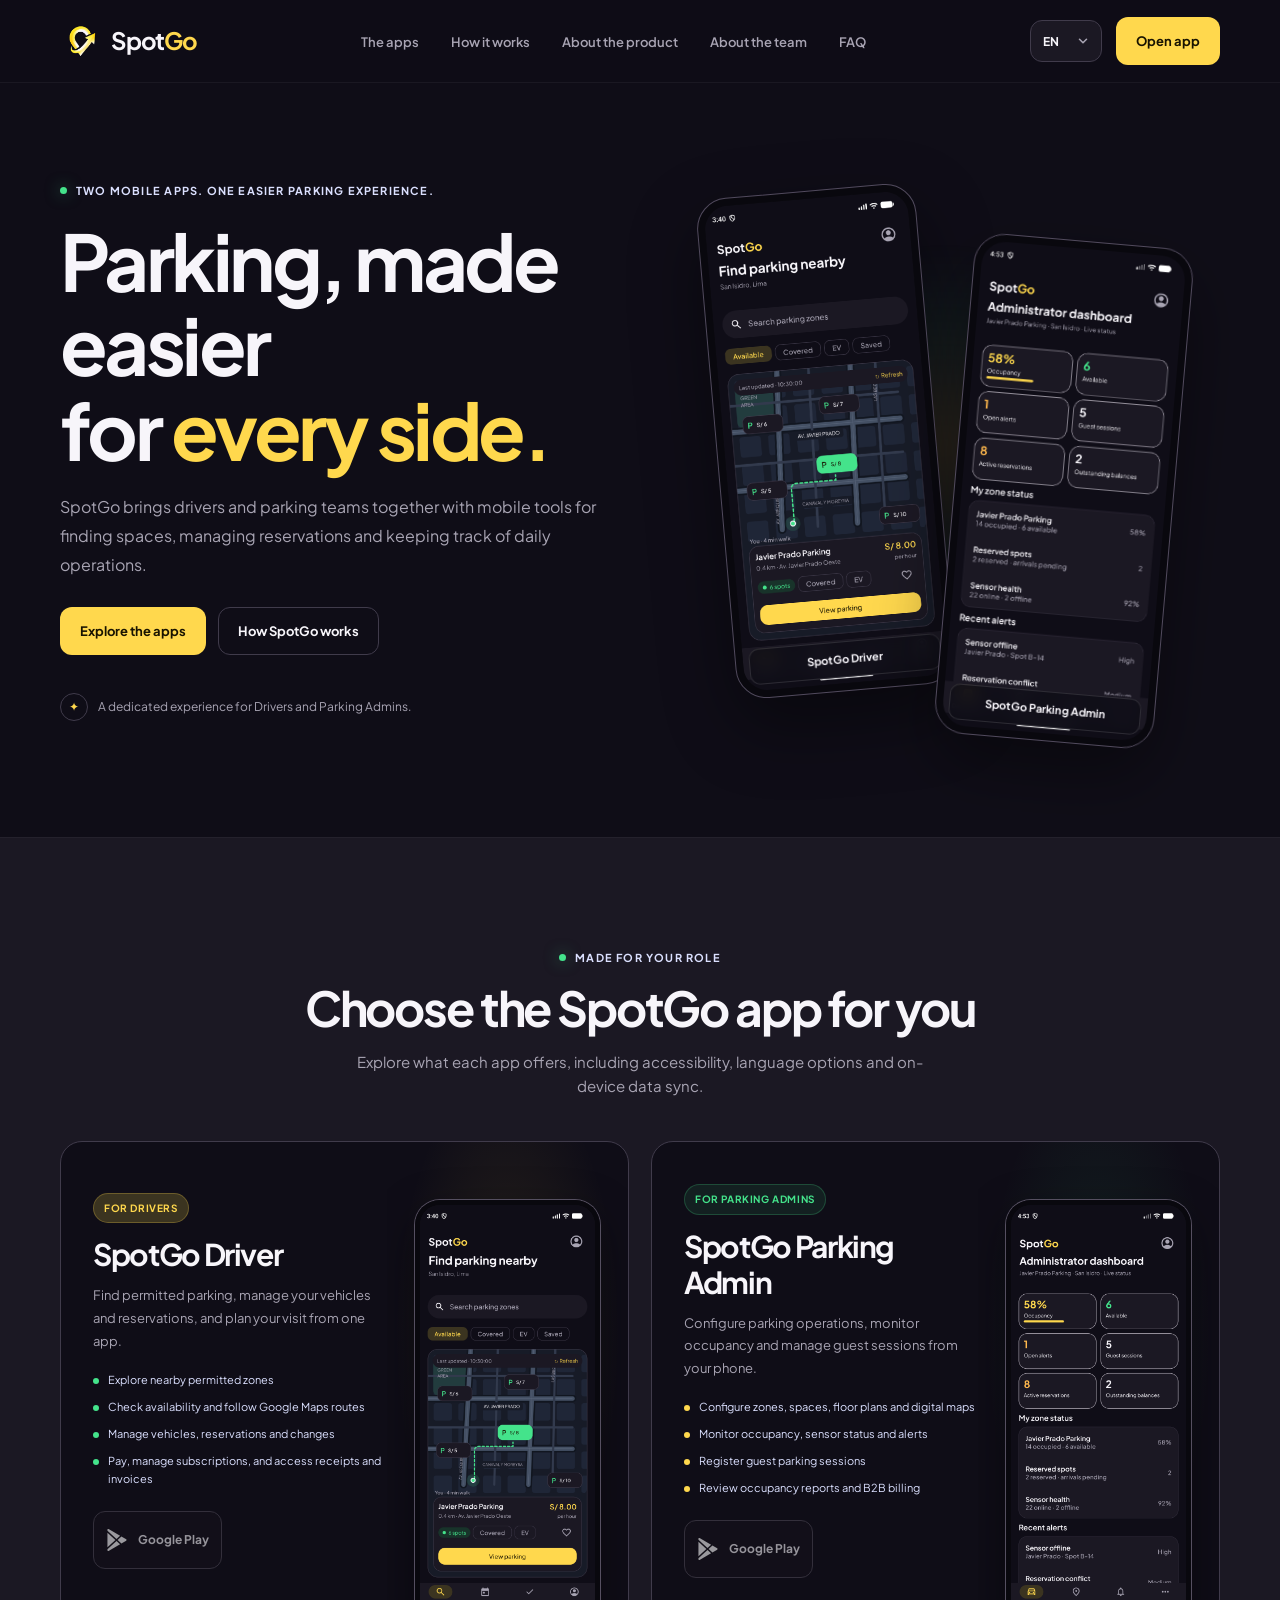
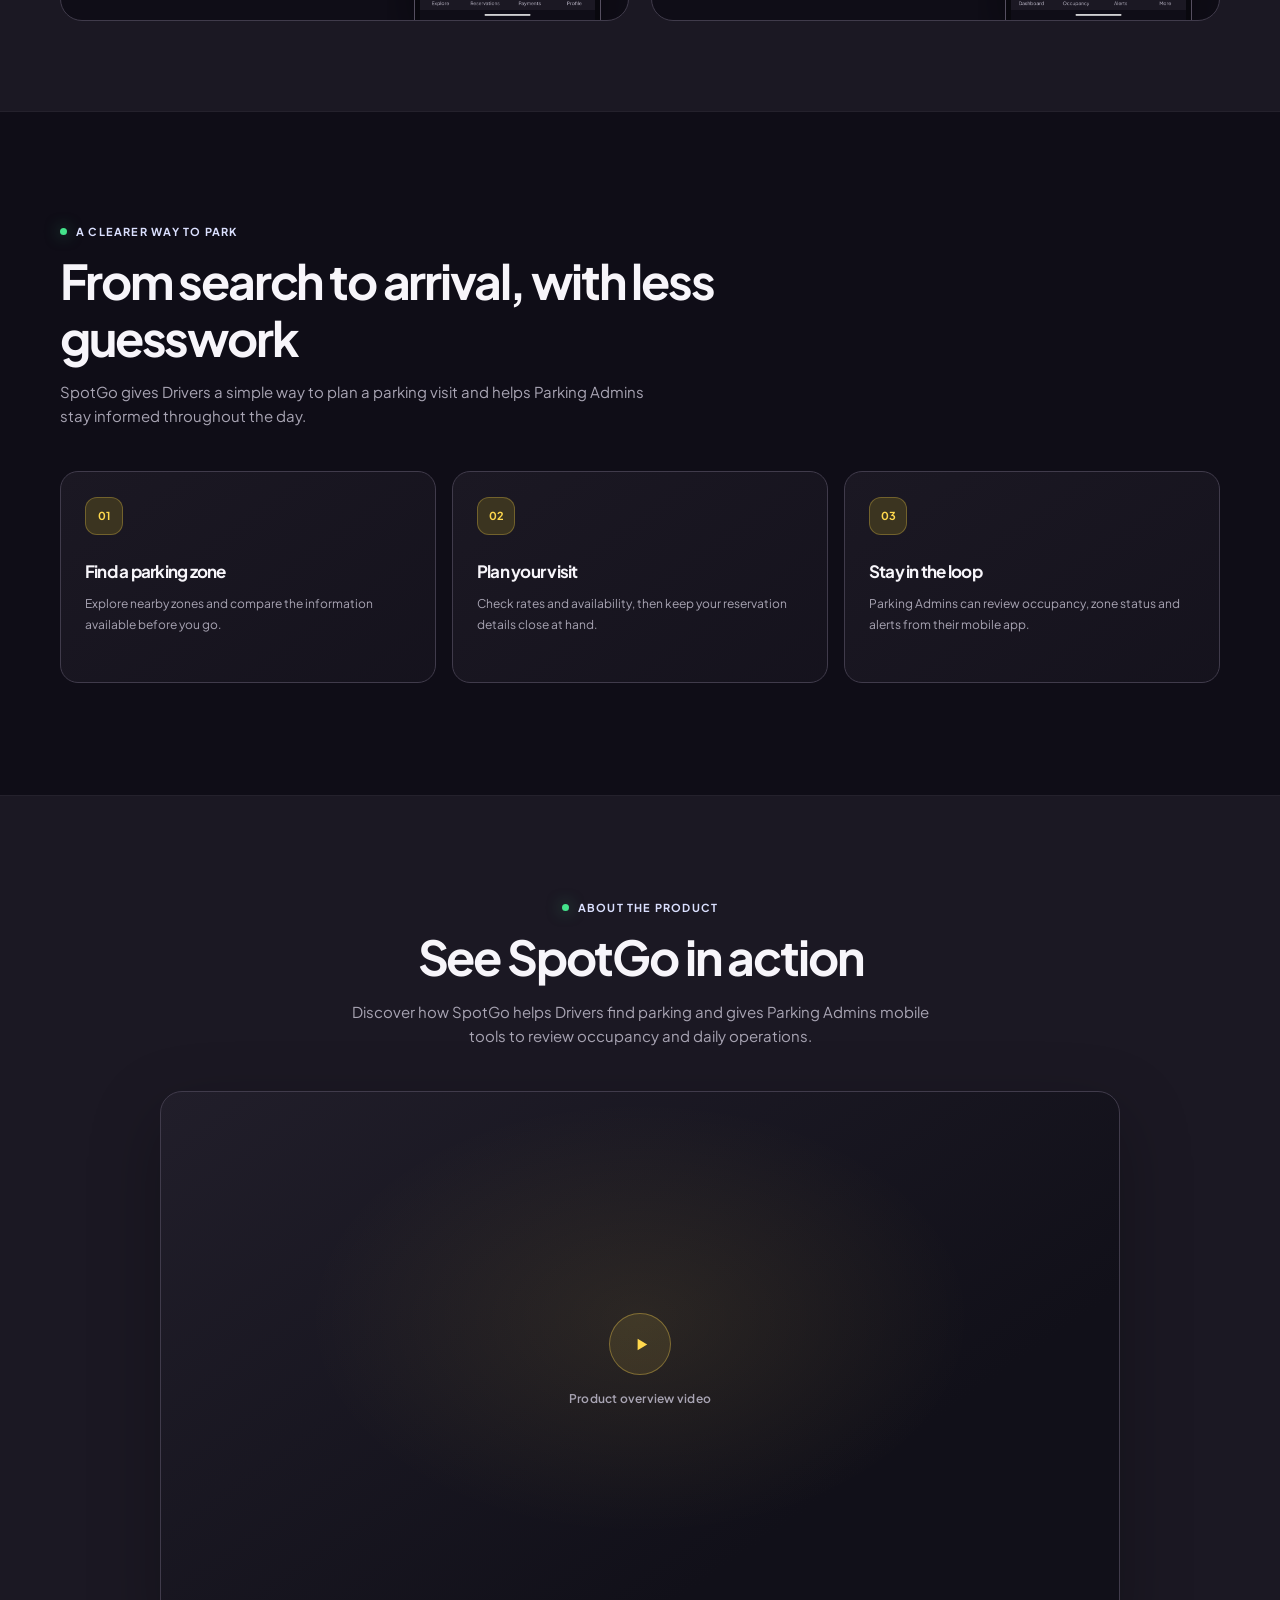
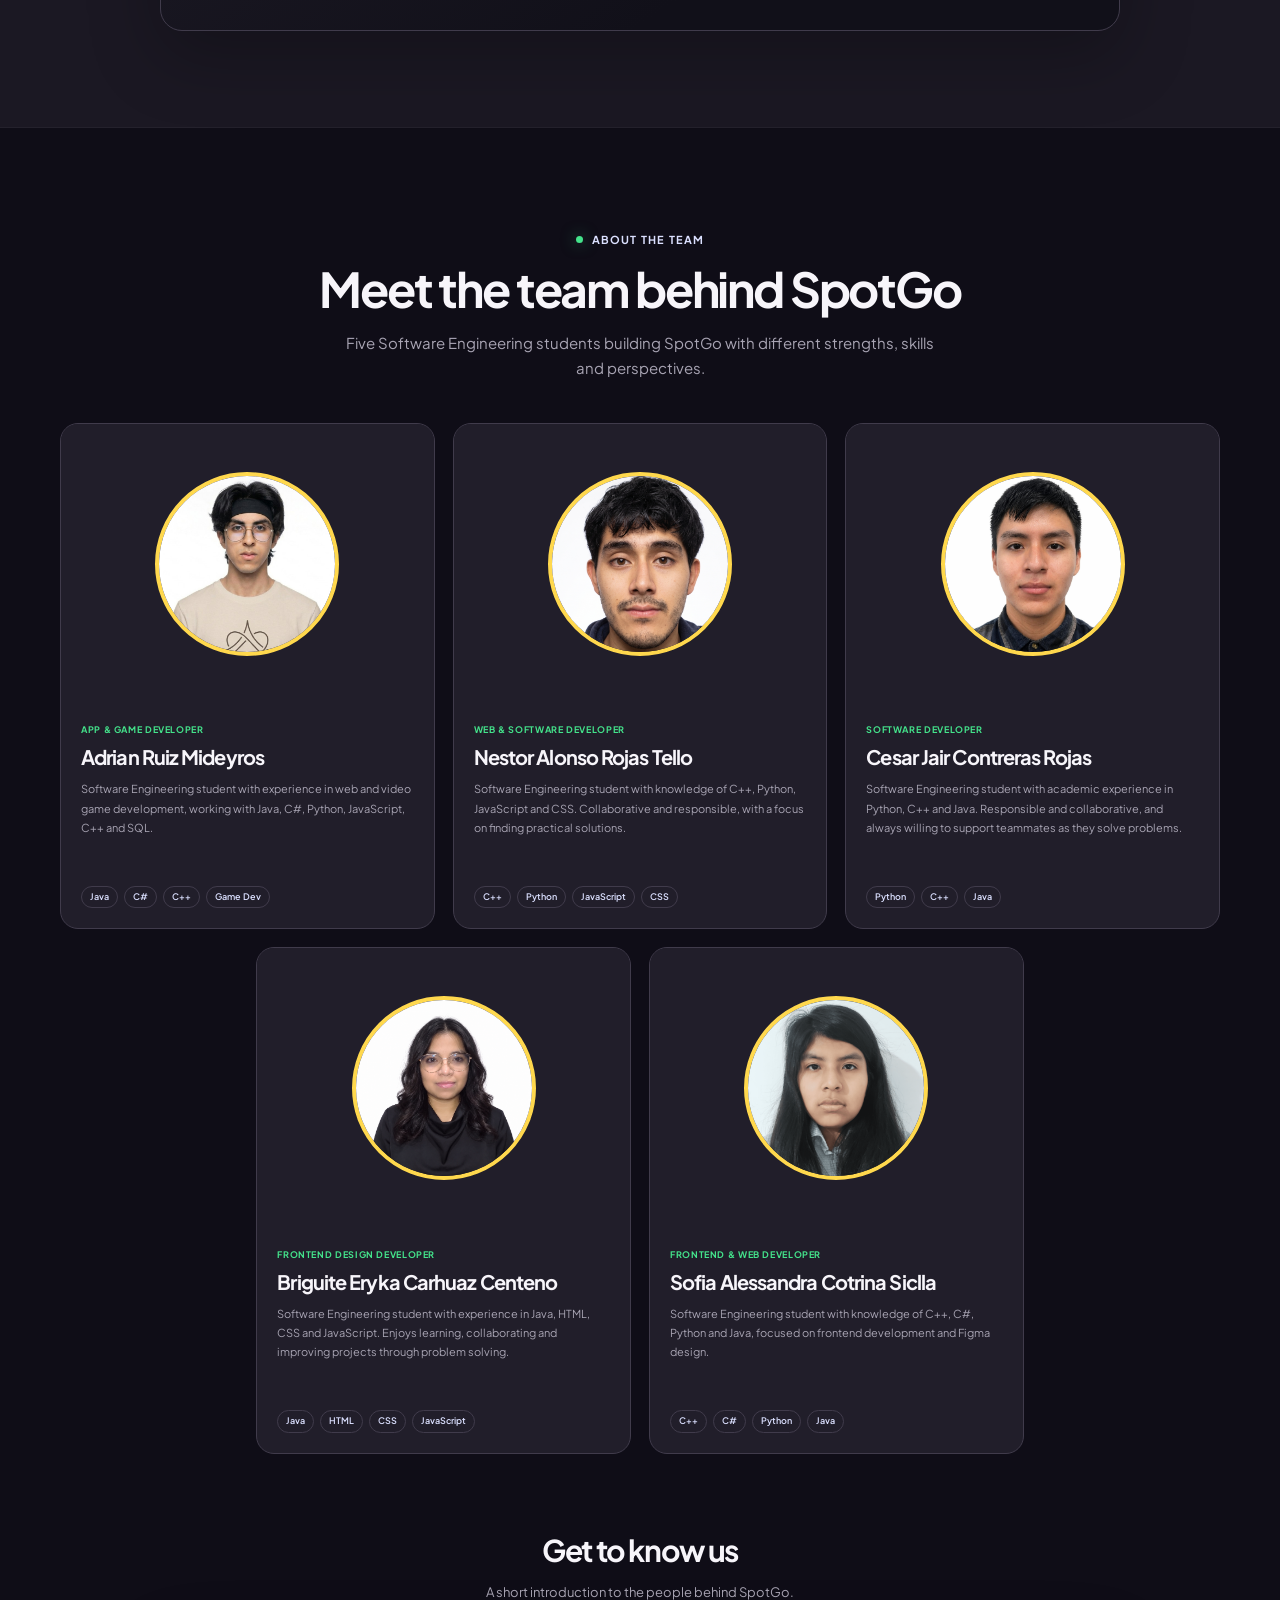
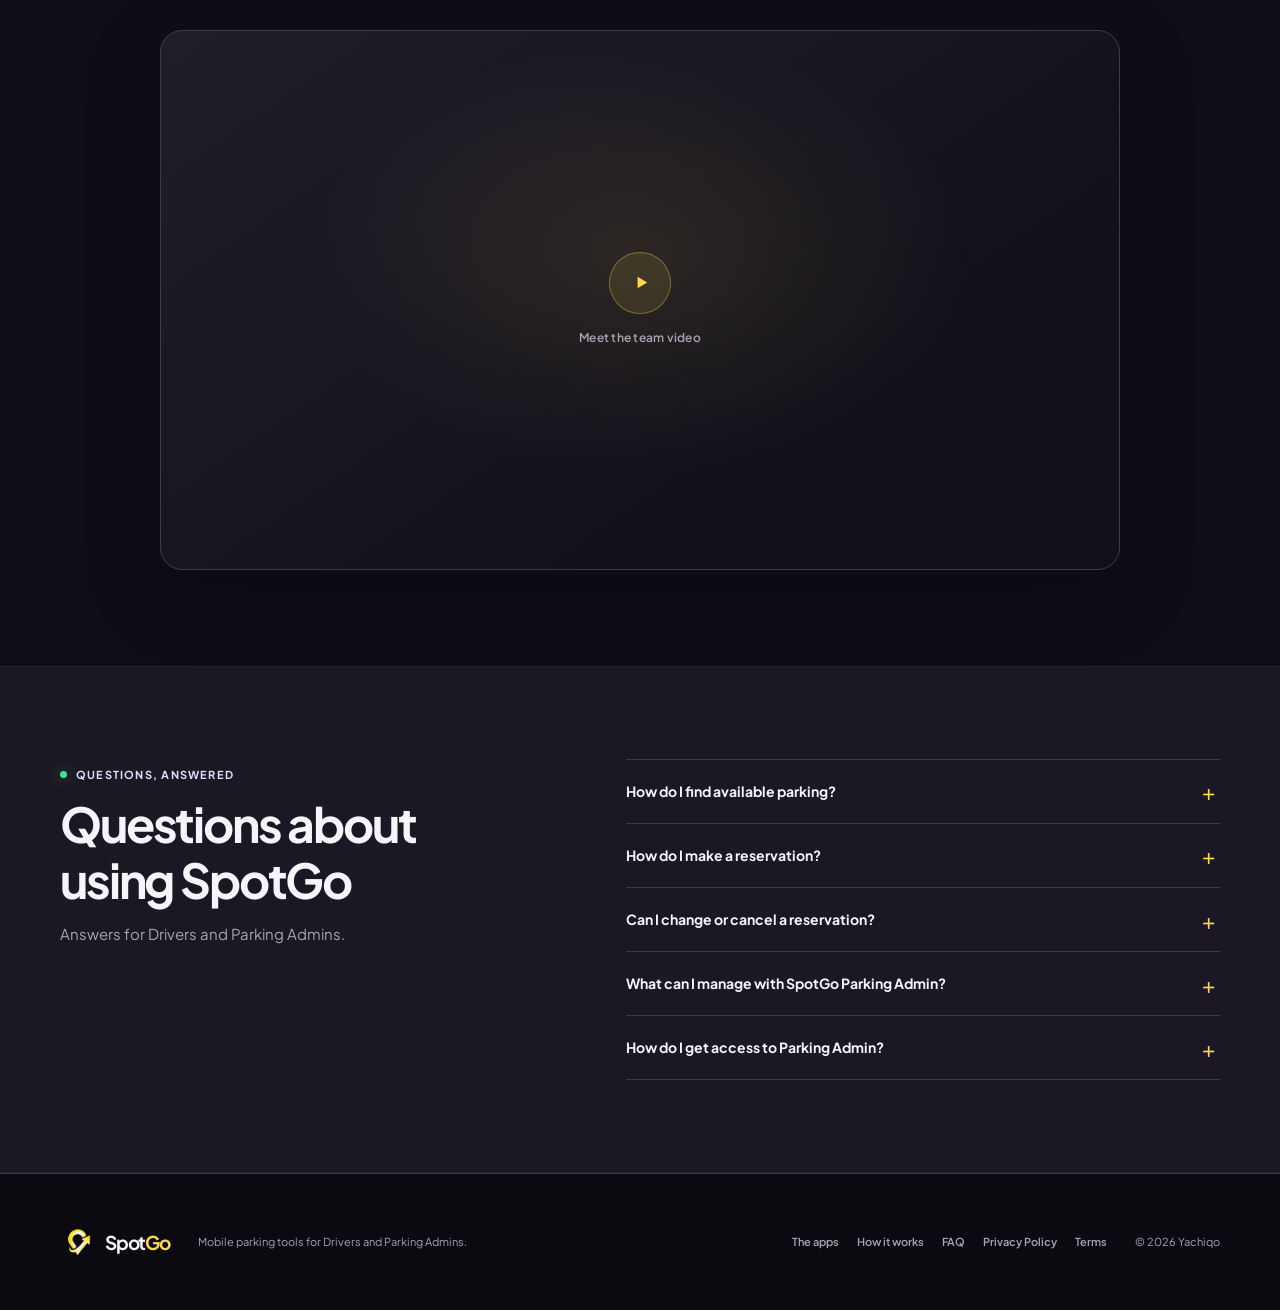
==== commit d6d94705: "feat: redesign SpotGo Landing Page for mobile apps" ====
--- a/index.html
+++ b/index.html
@@ -1,701 +1,417 @@
-<!DOCTYPE html>
-<html lang="en">
-<head>
-  <meta charset="UTF-8" />
-  <meta name="viewport" content="width=device-width, initial-scale=1.0" />
-  <meta name="description" content="SpotGo helps drivers find and reserve parking in seconds while giving Parking Admins real-time occupancy insights, pricing control, and revenue analytics." />
-  <title>SpotGo – Smart Parking</title>
-  <link rel="icon" type="image/png" href="assets/images/spotgo-logo.png" />
-  <link rel="preconnect" href="https://fonts.googleapis.com" />
-  <link href="https://fonts.googleapis.com/css2?family=Sora:wght@400;600;700;800&family=DM+Sans:wght@400;500&display=swap" rel="stylesheet" />
-  <link rel="stylesheet" href="styles.css" />
-  <link rel="stylesheet" href="https://cdnjs.cloudflare.com/ajax/libs/font-awesome/6.5.2/css/all.min.css" />
-</head>
-<body>
-  <!-- ===== NAVBAR ===== -->
-  <nav class="navbar" id="navbar">
-    <div class="nav-inner">
-
-      <a href="#hero" class="logo">
-        <img src="assets/images/spotgo-logo.png" alt="SpotGo Logo" class="logo-img" />
-        <h3 style="color: rgb(30, 63, 168);">SpotGo</h3>
-      </a>
-
-      <ul class="nav-links">
-        <li><a href="#drivers">For Drivers</a></li>
-        <li><a href="#p-admins">For Parking Admins</a></li>
-        <li><a href="#how-it-works">How it works</a></li>
-        <li><a href="#pricing">Pricing</a></li>
-        <li><a href="#faq">FAQ</a></li>
-      </ul>
-
-      <div class="nav-actions">
-        <button class="theme-toggle" id="themeToggle" aria-label="Toggle dark mode">
-          <i class="fa-solid fa-moon" id="themeIcon"></i>
+<!doctype html>
+<html lang="en-US" data-site-root="./" data-page-title="site.title" data-page-description="site.description">
+  <head>
+    <meta charset="UTF-8" />
+    <meta name="viewport" content="width=device-width, initial-scale=1.0" />
+    <meta name="theme-color" content="#0f0d17" />
+    <meta
+      name="description"
+      content="Meet SpotGo: mobile parking apps for drivers and parking teams. Find a space, manage reservations and follow parking operations."
+    />
+    <title>SpotGo · Smart Parking</title>
+    <link rel="icon" type="image/png" href="assets/spotgo-logo-w-bg.png" />
+    <link rel="apple-touch-icon" href="assets/spotgo-logo-w-bg.png" />
+    <link rel="stylesheet" href="styles.css" />
+    <script src="main.js" defer></script>
+  </head>
+  <body>
+    <a class="skip-link" href="#main" data-i18n="accessibility.skip">Skip to main content</a>
+
+    <header class="site-header">
+      <nav class="nav-shell page-width" aria-label="Main navigation" data-i18n-aria-label="accessibility.navigation">
+        <a class="brand" href="./" data-scroll-to-top aria-label="SpotGo home">
+          <img src="assets/spotgo-logo.png" alt="" width="42" height="42" />
+          <span>Spot<span class="brand-accent">Go</span></span>
+        </a>
+
+        <ul class="nav-links" id="siteNavigation">
+          <li><a href="#apps" data-i18n="nav.apps">The apps</a></li>
+          <li><a href="#how-it-works" data-i18n="nav.how">How it works</a></li>
+          <li><a href="#about-product" data-i18n="nav.product">About the product</a></li>
+          <li><a href="#about-team" data-i18n="nav.team">About the team</a></li>
+          <li><a href="#faq" data-i18n="nav.faq">FAQ</a></li>
+          <li class="nav-mobile-action">
+            <button class="button button-primary" type="button" data-open-apps data-i18n="nav.open">Open app</button>
+          </li>
+        </ul>
+
+        <div class="nav-actions">
+          <div class="language-picker" id="languagePicker">
+            <button id="languageSelect" class="language-select" type="button" aria-label="Choose language" aria-haspopup="listbox" aria-expanded="false" aria-controls="languageOptions" data-i18n-aria-label="accessibility.language">
+              <span data-language-label>EN</span>
+              <svg class="language-chevron" viewBox="0 0 16 16" aria-hidden="true"><path d="m4 6 4 4 4-4" /></svg>
+            </button>
+            <div class="language-options" id="languageOptions" role="listbox" aria-label="Choose language" data-i18n-aria-label="accessibility.language" hidden>
+              <div class="language-option" id="language-option-en" role="option" data-locale="en_US" aria-selected="true" tabindex="-1">
+                <span>English</span>
+              </div>
+              <div class="language-option" id="language-option-es" role="option" data-locale="es_419" aria-selected="false" tabindex="-1">
+                <span>Español</span>
+              </div>
+            </div>
+          </div>
+          <button class="button button-primary nav-open-button" type="button" data-open-apps data-i18n="nav.open">Open app</button>
+          <button
+            class="menu-toggle"
+            id="menuToggle"
+            type="button"
+            aria-controls="siteNavigation"
+            aria-expanded="false"
+            aria-label="Open navigation menu"
+            data-i18n-aria-label="accessibility.menu"
+          >
+            <span></span><span></span><span></span>
+          </button>
+        </div>
+      </nav>
+    </header>
+
+    <main id="main">
+      <section class="hero page-width">
+        <div class="hero-copy">
+          <p class="eyebrow"><span class="eyebrow-dot"></span><span data-i18n="hero.eyebrow">Two mobile apps. One easier parking experience.</span></p>
+          <h1 data-i18n-html="hero.title">Parking, made easier<br />for <em>every side.</em></h1>
+          <p class="hero-description" data-i18n="hero.description">
+            SpotGo brings drivers and parking teams together with mobile tools for finding spaces, managing reservations and keeping track of daily operations.
+          </p>
+          <div class="hero-actions">
+            <a class="button button-primary" href="#apps" data-i18n="hero.primary">Explore the apps</a>
+            <a class="button button-quiet" href="#how-it-works" data-i18n="hero.secondary">How SpotGo works <span aria-hidden="true">↗</span></a>
+          </div>
+          <div class="hero-note">
+            <span class="hero-note-icon" aria-hidden="true">✦</span>
+            <span data-i18n="hero.note">A dedicated experience for Drivers and Parking Admins.</span>
+          </div>
+        </div>
+
+        <div class="hero-preview" aria-label="SpotGo mobile app previews" data-i18n-aria-label="accessibility.preview">
+          <div class="preview-glow" aria-hidden="true"></div>
+          <figure class="phone-preview phone-preview-driver">
+            <img
+              src="assets/driver-app-preview.png"
+              alt="SpotGo Driver app showing nearby parking zones"
+              data-i18n-alt="images.driver"
+            />
+            <figcaption data-i18n="apps.driver.name">SpotGo Driver</figcaption>
+          </figure>
+          <figure class="phone-preview phone-preview-admin">
+            <img
+              src="assets/parking-admin-app-preview.png"
+              alt="SpotGo Parking Admin app showing an occupancy dashboard"
+              data-i18n-alt="images.admin"
+            />
+            <figcaption data-i18n="apps.admin.name">SpotGo Parking Admin</figcaption>
+          </figure>
+          <span class="preview-orbit preview-orbit-one" aria-hidden="true"></span>
+        </div>
+      </section>
+
+      <section class="apps-section" id="apps">
+        <div class="page-width">
+          <div class="section-heading">
+            <p class="eyebrow"><span class="eyebrow-dot"></span><span data-i18n="apps.eyebrow">Made for your role</span></p>
+            <h2 data-i18n="apps.title">Choose the SpotGo app for you</h2>
+            <p data-i18n="apps.description">Explore what each app offers, including accessibility, language options and on-device data sync.</p>
+          </div>
+
+          <div class="apps-grid">
+            <article class="app-card app-card-driver">
+              <div class="app-card-copy">
+                <span class="role-label" data-i18n="apps.driver.role">For Drivers</span>
+                <h3 data-i18n="apps.driver.name">SpotGo Driver</h3>
+                <p data-i18n="apps.driver.description">Find permitted parking, manage your vehicles and reservations, and plan your visit from one app.</p>
+                <ul class="feature-list">
+                  <li data-i18n="apps.driver.feature1">Explore nearby permitted zones</li>
+                  <li data-i18n="apps.driver.feature2">Check availability and follow Google Maps routes</li>
+                  <li data-i18n="apps.driver.feature3">Manage vehicles, reservations and changes</li>
+                  <li data-i18n="apps.driver.feature4">Pay, manage subscriptions, and access receipts and invoices</li>
+                </ul>
+                <button class="store-button" type="button" disabled>
+                  <img class="play-mark" src="assets/play-store.svg" alt="" aria-hidden="true" />
+                  <span class="store-copy"><strong data-i18n="store.google">Google Play</strong></span>
+                </button>
+              </div>
+              <div class="app-card-visual">
+                <img
+                  src="assets/driver-app-preview.png"
+                  alt="SpotGo Driver app screen"
+                  data-i18n-alt="images.driver"
+                  loading="lazy"
+                />
+              </div>
+            </article>
+
+            <article class="app-card app-card-admin">
+              <div class="app-card-copy">
+                <span class="role-label" data-i18n="apps.admin.role">For Parking Admins</span>
+                <h3 data-i18n="apps.admin.name">SpotGo Parking Admin</h3>
+                <p data-i18n="apps.admin.description">Configure parking operations, monitor occupancy and manage guest sessions from your phone.</p>
+                <ul class="feature-list">
+                  <li data-i18n="apps.admin.feature1">Configure zones, spaces, floor plans and digital maps</li>
+                  <li data-i18n="apps.admin.feature2">Monitor occupancy, sensor status and alerts</li>
+                  <li data-i18n="apps.admin.feature3">Register guest parking sessions</li>
+                  <li data-i18n="apps.admin.feature4">Review occupancy reports and B2B billing</li>
+                </ul>
+                <button class="store-button" type="button" disabled>
+                  <img class="play-mark" src="assets/play-store.svg" alt="" aria-hidden="true" />
+                  <span class="store-copy"><strong data-i18n="store.google">Google Play</strong></span>
+                </button>
+              </div>
+              <div class="app-card-visual">
+                <img
+                  src="assets/parking-admin-app-preview.png"
+                  alt="SpotGo Parking Admin app screen"
+                  data-i18n-alt="images.admin"
+                  loading="lazy"
+                />
+              </div>
+            </article>
+          </div>
+        </div>
+      </section>
+
+      <section class="how-section page-width" id="how-it-works">
+        <div class="section-heading section-heading-left">
+          <p class="eyebrow"><span class="eyebrow-dot"></span><span data-i18n="how.eyebrow">A clearer way to park</span></p>
+          <h2 data-i18n="how.title">From search to arrival, with less guesswork</h2>
+          <p data-i18n="how.description">SpotGo gives Drivers a simple way to plan a parking visit and helps Parking Admins stay informed throughout the day.</p>
+        </div>
+        <div class="how-grid">
+          <article class="how-card">
+            <span class="step-number">01</span>
+            <h3 data-i18n="how.step1.title">Find a parking zone</h3>
+            <p data-i18n="how.step1.description">Explore nearby zones and compare the information available before you go.</p>
+          </article>
+          <article class="how-card">
+            <span class="step-number">02</span>
+            <h3 data-i18n="how.step2.title">Plan your visit</h3>
+            <p data-i18n="how.step2.description">Check rates and availability, then keep your reservation details close at hand.</p>
+          </article>
+          <article class="how-card">
+            <span class="step-number">03</span>
+            <h3 data-i18n="how.step3.title">Stay in the loop</h3>
+            <p data-i18n="how.step3.description">Parking Admins can review occupancy, zone status and alerts from their mobile app.</p>
+          </article>
+        </div>
+      </section>
+
+      <section class="product-section" id="about-product">
+        <div class="page-width">
+          <div class="section-heading">
+            <p class="eyebrow"><span class="eyebrow-dot"></span><span data-i18n="product.eyebrow">About the product</span></p>
+            <h2 data-i18n="product.title">See SpotGo in action</h2>
+            <p data-i18n="product.description">Discover how SpotGo helps Drivers find parking and gives Parking Admins mobile tools to review occupancy and daily operations.</p>
+          </div>
+
+          <!-- Set data-video-url to the provider's embed URL when the product video is ready. -->
+          <div class="video-embed" data-video-embed data-video-url="">
+            <iframe
+              src="about:blank"
+              title="SpotGo product overview video"
+              data-i18n-title="video.productTitle"
+              loading="lazy"
+              allow="accelerometer; autoplay; clipboard-write; encrypted-media; gyroscope; picture-in-picture; web-share"
+              allowfullscreen
+              hidden
+            ></iframe>
+            <div class="video-placeholder" role="img" data-i18n-aria-label="video.productPlaceholder">
+              <span class="video-placeholder-icon" aria-hidden="true">
+                <svg viewBox="0 0 24 24"><path d="m9 6 10 6-10 6z" /></svg>
+              </span>
+              <span class="video-placeholder-label" data-i18n="video.productLabel">Product overview video</span>
+            </div>
+          </div>
+        </div>
+      </section>
+
+      <section class="team-section" id="about-team">
+        <div class="page-width">
+          <div class="section-heading">
+            <p class="eyebrow"><span class="eyebrow-dot"></span><span data-i18n="team.eyebrow">About the team</span></p>
+            <h2 data-i18n="team.title">Meet the team behind SpotGo</h2>
+            <p data-i18n="team.description">Five Software Engineering students building SpotGo with different strengths, skills and perspectives.</p>
+          </div>
+
+          <div class="team-grid">
+            <article class="team-card">
+              <div class="team-photo-wrap">
+                <img class="team-photo" src="assets/adrian-photo.png" alt="Adrian Ruiz Mideyros" data-i18n-alt="team.member.adrian.alt" loading="lazy" decoding="async" />
+              </div>
+              <div class="team-card-content">
+                <p class="team-role" data-i18n="team.member.adrian.role">App &amp; Game Developer</p>
+                <h3 class="team-name" data-i18n="team.member.adrian.name">Adrian Ruiz Mideyros</h3>
+                <p class="team-bio" data-i18n="team.member.adrian.bio">Software Engineering student with experience in web and video game development, working with Java, C#, Python, JavaScript, C++ and SQL.</p>
+                <ul class="team-tags" aria-label="Skills" data-i18n-aria-label="team.skills">
+                  <li>Java</li><li>C#</li><li>C++</li><li>Game Dev</li>
+                </ul>
+              </div>
+            </article>
+
+            <article class="team-card">
+              <div class="team-photo-wrap">
+                <img class="team-photo" src="assets/nestor-photo.png" alt="Nestor Alonso Rojas Tello" data-i18n-alt="team.member.nestor.alt" loading="lazy" decoding="async" />
+              </div>
+              <div class="team-card-content">
+                <p class="team-role" data-i18n="team.member.nestor.role">Web &amp; Software Developer</p>
+                <h3 class="team-name" data-i18n="team.member.nestor.name">Nestor Alonso Rojas Tello</h3>
+                <p class="team-bio" data-i18n="team.member.nestor.bio">Software Engineering student with knowledge of C++, Python, JavaScript and CSS. Collaborative and responsible, with a focus on finding practical solutions.</p>
+                <ul class="team-tags" aria-label="Skills" data-i18n-aria-label="team.skills">
+                  <li>C++</li><li>Python</li><li>JavaScript</li><li>CSS</li>
+                </ul>
+              </div>
+            </article>
+
+            <article class="team-card">
+              <div class="team-photo-wrap">
+                <img class="team-photo" src="assets/cesar-photo.png" alt="Cesar Jair Contreras Rojas" data-i18n-alt="team.member.cesar.alt" loading="lazy" decoding="async" />
+              </div>
+              <div class="team-card-content">
+                <p class="team-role" data-i18n="team.member.cesar.role">Software Developer</p>
+                <h3 class="team-name" data-i18n="team.member.cesar.name">Cesar Jair Contreras Rojas</h3>
+                <p class="team-bio" data-i18n="team.member.cesar.bio">Software Engineering student with academic experience in Python, C++ and Java. Responsible and collaborative, and always willing to support teammates as they solve problems.</p>
+                <ul class="team-tags" aria-label="Skills" data-i18n-aria-label="team.skills">
+                  <li>Python</li><li>C++</li><li>Java</li>
+                </ul>
+              </div>
+            </article>
+
+            <article class="team-card">
+              <div class="team-photo-wrap">
+                <img class="team-photo" src="assets/briguite-photo.png" alt="Briguite Eryka Carhuaz Centeno" data-i18n-alt="team.member.briguite.alt" loading="lazy" decoding="async" />
+              </div>
+              <div class="team-card-content">
+                <p class="team-role" data-i18n="team.member.briguite.role">Frontend Design Developer</p>
+                <h3 class="team-name" data-i18n="team.member.briguite.name">Briguite Eryka Carhuaz Centeno</h3>
+                <p class="team-bio" data-i18n="team.member.briguite.bio">Software Engineering student with experience in Java, HTML, CSS and JavaScript. Enjoys learning, collaborating and improving projects through problem solving.</p>
+                <ul class="team-tags" aria-label="Skills" data-i18n-aria-label="team.skills">
+                  <li>Java</li><li>HTML</li><li>CSS</li><li>JavaScript</li>
+                </ul>
+              </div>
+            </article>
+
+            <article class="team-card">
+              <div class="team-photo-wrap">
+                <img class="team-photo" src="assets/sofia-photo.png" alt="Sofia Alessandra Cotrina Siclla" data-i18n-alt="team.member.sofia.alt" loading="lazy" decoding="async" />
+              </div>
+              <div class="team-card-content">
+                <p class="team-role" data-i18n="team.member.sofia.role">Frontend &amp; Web Developer</p>
+                <h3 class="team-name" data-i18n="team.member.sofia.name">Sofia Alessandra Cotrina Siclla</h3>
+                <p class="team-bio" data-i18n="team.member.sofia.bio">Software Engineering student with knowledge of C++, C#, Python and Java, focused on frontend development and Figma design.</p>
+                <ul class="team-tags" aria-label="Skills" data-i18n-aria-label="team.skills">
+                  <li>C++</li><li>C#</li><li>Python</li><li>Java</li>
+                </ul>
+              </div>
+            </article>
+          </div>
+
+          <div class="team-video">
+            <div class="team-video-heading">
+              <h3 data-i18n="team.video.title">Meet us in person</h3>
+              <p data-i18n="team.video.description">A quick look at who we are and what we are building.</p>
+            </div>
+            <!-- Set data-video-url to the provider's embed URL when the team video is ready. -->
+            <div class="video-embed" data-video-embed data-video-url="">
+              <iframe
+                src="about:blank"
+                title="SpotGo team video"
+                data-i18n-title="video.teamTitle"
+                loading="lazy"
+                allow="accelerometer; autoplay; clipboard-write; encrypted-media; gyroscope; picture-in-picture; web-share"
+                allowfullscreen
+                hidden
+              ></iframe>
+              <div class="video-placeholder" role="img" data-i18n-aria-label="video.teamPlaceholder">
+                <span class="video-placeholder-icon" aria-hidden="true">
+                  <svg viewBox="0 0 24 24"><path d="m9 6 10 6-10 6z" /></svg>
+                </span>
+                <span class="video-placeholder-label" data-i18n="video.teamLabel">Meet the team video</span>
+              </div>
+            </div>
+          </div>
+        </div>
+      </section>
+
+      <section class="faq-section" id="faq">
+        <div class="page-width faq-layout">
+          <div class="section-heading section-heading-left">
+            <p class="eyebrow"><span class="eyebrow-dot"></span><span data-i18n="faq.eyebrow">Questions, answered</span></p>
+            <h2 data-i18n="faq.title">Questions about using SpotGo</h2>
+            <p data-i18n="faq.description">Answers for Drivers and Parking Admins.</p>
+          </div>
+          <div class="faq-list">
+            <details class="faq-item">
+              <summary data-i18n="faq.find.question">How do I find available parking?</summary>
+              <p data-i18n="faq.find.answer">In SpotGo Driver, explore nearby parking zones, check availability and rates, and review the details before choosing where to park.</p>
+            </details>
+            <details class="faq-item">
+              <summary data-i18n="faq.reserve.question">How do I make a reservation?</summary>
+              <p data-i18n="faq.reserve.answer">Choose an available zone and space, select your vehicle and schedule, review the amount, and confirm. You can check your reservation details in the app.</p>
+            </details>
+            <details class="faq-item">
+              <summary data-i18n="faq.change.question">Can I change or cancel a reservation?</summary>
+              <p data-i18n="faq.change.answer">Changes, extensions, and cancellations depend on availability and the conditions shown for your reservation. Review those conditions before confirming a change.</p>
+            </details>
+            <details class="faq-item">
+              <summary data-i18n="faq.adminTools.question">What can I manage with SpotGo Parking Admin?</summary>
+              <p data-i18n="faq.adminTools.answer">Review occupancy and zone or space status, follow operational alerts, and access the parking infrastructure tools assigned to your location.</p>
+            </details>
+            <details class="faq-item">
+              <summary data-i18n="faq.adminAccess.question">How do I get access to Parking Admin?</summary>
+              <p data-i18n="faq.adminAccess.answer">Parking Admin is for authorized parking staff. An administrator for your organization must enable your account; public registration is for Drivers.</p>
+            </details>
+          </div>
+        </div>
+      </section>
+
+    </main>
+
+    <footer class="site-footer">
+      <div class="page-width footer-content">
+        <a class="brand footer-brand" href="./" data-scroll-to-top aria-label="SpotGo home">
+          <img src="assets/spotgo-logo.png" alt="" width="38" height="38" />
+          <span>Spot<span class="brand-accent">Go</span></span>
+        </a>
+        <p data-i18n="footer.tagline">Mobile parking tools for Drivers and Parking Admins.</p>
+        <div class="footer-links">
+          <a href="#apps" data-i18n="nav.apps">The apps</a>
+          <a href="#how-it-works" data-i18n="nav.how">How it works</a>
+          <a href="#faq" data-i18n="nav.faq">FAQ</a>
+          <a href="./privacy-policy" data-i18n="footer.privacy">Privacy Policy</a>
+          <a href="./terms" data-i18n="footer.terms">Terms</a>
+        </div>
+        <small data-i18n="footer.copyright">© 2026 Yachiqo</small>
+      </div>
+    </footer>
+
+    <dialog class="apps-dialog" id="appsDialog" aria-labelledby="dialogTitle">
+      <div class="dialog-content">
+        <button class="dialog-close" type="button" aria-label="Close dialog" data-i18n-aria-label="accessibility.close">
+          <svg viewBox="0 0 16 16" aria-hidden="true"><path d="m4 4 8 8M12 4l-8 8" /></svg>
         </button>
-        <div class="lang-dropdown" id="langDropdown">
-          <button class="lang-btn" id="langBtn" aria-label="Select language" aria-expanded="false" aria-haspopup="true">
-            <span class="lang-icon"><i class="fa-solid fa-globe"></i></span>
-            <span class="lang-current">EN</span>
-            <i class="fa-solid fa-chevron-down lang-arrow"></i>
-          </button>
-          <div class="lang-menu" id="langMenu" role="menu">
-            <button class="lang-option active" data-lang="en" role="menuitem">EN — English</button>
-            <button class="lang-option" data-lang="es" role="menuitem">ES — Español</button>
-            <button class="lang-option" data-lang="pt" role="menuitem">PT — Português</button>
-            <button class="lang-option" data-lang="fr" role="menuitem">FR — Français</button>
-          </div>
-        </div>
-        <a href="https://spotgo-frontend.vercel.app" class="btn-cta">Open app <i class="fa-solid fa-arrow-right-to-bracket" style="color: rgb(255, 255, 255);"></i></a>
+        <p class="eyebrow"><span class="eyebrow-dot"></span><span data-i18n="dialog.eyebrow">Choose your app</span></p>
+        <h2 id="dialogTitle" data-i18n="dialog.title">Which SpotGo app do you need?</h2>
+        <p class="dialog-description" data-i18n="dialog.description">Choose the experience designed for your role.</p>
+        <div class="dialog-apps">
+          <article class="dialog-app-card">
+            <span class="dialog-app-icon" aria-hidden="true">D</span>
+            <h3 data-i18n="apps.driver.name">SpotGo Driver</h3>
+            <p data-i18n="apps.driver.short">Find parking and manage your reservations.</p>
+            <button class="store-button" type="button" disabled>
+              <img class="play-mark" src="assets/play-store.svg" alt="" aria-hidden="true" />
+              <span class="store-copy"><strong data-i18n="store.google">Google Play</strong></span>
+            </button>
+          </article>
+          <article class="dialog-app-card">
+            <span class="dialog-app-icon dialog-app-icon-admin" aria-hidden="true">P</span>
+            <h3 data-i18n="apps.admin.name">SpotGo Parking Admin</h3>
+            <p data-i18n="apps.admin.short">Follow occupancy and parking operations.</p>
+            <button class="store-button" type="button" disabled>
+              <img class="play-mark" src="assets/play-store.svg" alt="" aria-hidden="true" />
+              <span class="store-copy"><strong data-i18n="store.google">Google Play</strong></span>
+            </button>
+          </article>
+        </div>
       </div>
-
-      <button class="burger" id="burger" aria-label="Menu" aria-expanded="false">
-        <span></span><span></span><span></span>
-      </button>
-
-    </div>
-
-    <div class="mobile-menu" id="mobileMenu">
-      <a href="#drivers">For Drivers</a>
-      <a href="#p-admins">For Parking Admins</a>
-      <a href="#how-it-works">How it works</a>
-      <a href="#pricing">Pricing</a>
-      <a href="#faq">FAQ</a>
-      <div class="mobile-actions">
-        <div class="mobile-settings">
-          <button class="theme-toggle mobile-theme-toggle" id="mobileThemeToggle" aria-label="Toggle dark mode">
-            <i class="fa-solid fa-moon" id="mobileThemeIcon"></i>
-          </button>
-          <div class="lang-dropdown mobile-lang-dropdown" id="mobileLangDropdown">
-            <button class="lang-btn" id="mobileLangBtn" aria-label="Select language" aria-expanded="false" aria-haspopup="true">
-              <span class="lang-icon"><i class="fa-solid fa-globe"></i></span>
-              <span class="lang-current">EN</span>
-              <i class="fa-solid fa-chevron-down lang-arrow"></i>
-            </button>
-            <div class="lang-menu mobile-lang-menu" id="mobileLangMenu" role="menu">
-              <button class="lang-option active" data-lang="en" role="menuitem">EN — English</button>
-              <button class="lang-option" data-lang="es" role="menuitem">ES — Español</button>
-              <button class="lang-option" data-lang="pt" role="menuitem">PT — Português</button>
-              <button class="lang-option" data-lang="fr" role="menuitem">FR — Français</button>
-            </div>
-          </div>
-        </div>
-        <div class="mobile-settings">
-            <a href="#" class="btn-cta">Open app <i class="fa-solid fa-arrow-right-to-bracket" style="color: rgb(255, 255, 255);"></i></a>
-        </div>
-      </div>
-    </div>
-  </nav>
-
-  <main>
-    <!-- ===== HERO ===== -->
-    <section class="hero" id="hero">
-        <div class="hero-content">
-
-        <div class="badge">
-            <i class="fa-solid fa-bolt" style="color: rgb(23, 57, 205);"></i>One platform &middot; Drivers & Parking Admins
-        </div>
-
-        <h1>Smart parking,<br /><em>for both sides of the <br />curb.</em></h1>
-
-        <p class="hero-sub">
-            Drivers find and reserve open spots in seconds with live IoT data.
-            Parking Admins manage spaces, monitor occupancy and grow revenue from a single dashboard.
-        </p>
-
-        <div class="hero-ctas">
-            <a href="#drivers" class="btn-primary">I'm a Driver <i class="fa-solid fa-arrow-right-to-bracket" style="color: rgb(255, 255, 255);"></i></a>
-            <a href="#p-admins" class="btn-secondary">I'm a Parking Admin <i class="fa-solid fa-arrow-right-to-bracket" style="color: rgb(38, 66, 126);"></i></a>
-        </div>
-
-        <div class="trust-bar">
-            <span><i class="fa-regular fa-circle-check" style="color: rgb(99, 230, 148);"></i> No setup fees</span>
-            <span><i class="fa-regular fa-circle-check" style="color: rgb(99, 230, 148);"></i> Cancel anytime</span>
-            <span><i class="fa-regular fa-circle-check" style="color: rgb(99, 230, 148);"></i> 24/7 support</span>
-        </div>
-
-        </div>
-
-        <div class="hero-visual">
-        <img src="assets/images/hero-dashboard.jpg" alt="SpotGo Dashboard" class="hero-img" />
-        </div>
-    </section>
-
-    <!-- ===== TRUSTED BAR ===== -->
-    <div class="trusted-bar">
-        <span class="trusted-label">TRUSTED BY DRIVERS & PARKING ADMINS AT</span>
-        <div class="trusted-logos">
-        <span>Aero Mall</span>
-        <span>CityPark</span>
-        <span>MetroStay</span>
-        <span>GreenLot</span>
-        <span>UrbanDrive</span>
-        <span>QuickStop</span>
-        </div>
-    </div>
-
-    <!-- ===== FOR DRIVERS ===== -->
-    <section class="drivers-section" id="drivers">
-        <div class="section-inner">
-
-        <div class="section-badge"><i class="fa-solid fa-car-side" style="color: #2563eb;"></i> For Drivers</div>
-        <h2>Park stress-free, every time</h2>
-        <p class="section-sub">
-            Cut the time you spend hunting for a spot. SpotGo brings real-time availability and
-            one-tap reservations to every driver — pricing and plans are defined by each
-            parking admin, so you always see local rates upfront.
-        </p>
-
-        <div class="drivers-grid">
-            <div class="d-card">
-            <div class="d-icon"><i class="fa-solid fa-location-dot"></i></div>
-            <h3>Real-time availability</h3>
-            <p>Live IoT sensors show open spots across every connected lot — no more guessing.</p>
-            </div>
-            <div class="d-card">
-            <div class="d-icon"><i class="fa-solid fa-clock"></i></div>
-            <h3>Less time searching</h3>
-            <p>Reserve before you leave home and drive straight to your spot.</p>
-            </div>
-            <div class="d-card">
-            <div class="d-icon"><i class="fa-solid fa-bell"></i></div>
-            <h3>Stress-free arrivals</h3>
-            <p>Smart alerts before your time runs out — extend with a single tap.</p>
-            </div>
-            <div class="d-card">
-            <div class="d-icon"><i class="fa-solid fa-star"></i></div>
-            <h3>Favorite locations</h3>
-            <p>Save the lots you use most and rebook your usual spot instantly.</p>
-            </div>
-            <div class="d-card">
-            <div class="d-icon"><i class="fa-solid fa-key"></i></div>
-            <h3>Ease of access</h3>
-            <p>Frictionless entry and exit — your reservation is your pass, no tickets to handle.</p>
-            </div>
-            <div class="d-card">
-            <div class="d-icon"><i class="fa-solid fa-shield-halved"></i></div>
-            <h3>Secure payments</h3>
-            <p>Encrypted, one-tap checkout with all major cards and wallets — at the price set by each lot.</p>
-            </div>
-        </div>
-
-        <div class="section-cta">
-            <a href="https://spotgo-frontend.vercel.app" class="btn-primary">Open the driver app <i class="fa-solid fa-arrow-right-to-bracket" style="color: rgb(255, 255, 255);"></i></a>
-        </div>
-
-        </div>
-    </section>
-
-
-    <!-- ===== FOR PARKING ADMINS ===== -->
-    <section class="p-admins-section" id="p-admins">
-        <div class="section-inner">
-
-        <div class="section-badge"><i class="fa-solid fa-building"></i>For Parking Admins</div>
-        <h2>Run your parking business smarter</h2>
-        <p class="section-sub">
-            Manage every space from one dashboard. Define your own pricing, subscription
-            plans and access rules — then monitor occupancy, classify users and grow revenue
-            per spot.
-        </p>
-
-        <div class="p-admins-grid">
-            <div class="p-admin-card">
-            <div class="p-admin-icon"><i class="fa-solid fa-border-all"></i></div>
-            <h3>Space management</h3>
-            <p>Configure lots, zones and individual bays with capacity, services and operating hours.</p>
-            </div>
-            <div class="p-admin-card">
-            <div class="p-admin-icon"><i class="fa-brands fa-think-peaks"></i></div>
-            <h3>Real-time monitoring</h3>
-            <p>Track every spot's status live — occupied, reserved or available — across all your sites.</p>
-            </div>
-            <div class="p-admin-card">
-            <div class="p-admin-icon"><i class="fa-solid fa-sliders"></i></div>
-            <h3>Custom pricing & plans</h3>
-            <p>Set your own hourly rates, dynamic pricing, monthly passes and discount rules per lot.</p>
-            </div>
-            <div class="p-admin-card">
-            <div class="p-admin-icon"><i class="fa-solid fa-user-check"></i></div>
-            <h3>User classification & access</h3>
-            <p>Segment drivers (visitor, resident, employee, VIP) and define access rules for each group.</p>
-            </div>
-            <div class="p-admin-card">
-            <div class="p-admin-icon"><i class="fa-solid fa-chart-column"></i></div>
-            <h3>Analytics & reports</h3>
-            <p>Occupancy trends, peak hours and revenue breakdowns to drive better decisions.</p>
-            </div>
-            <div class="p-admin-card">
-            <div class="p-admin-icon"><i class="fa-solid fa-dollar-sign"></i></div>
-            <h3>Revenue optimization</h3>
-            <p>Dynamic pricing suggestions and reservation flows that maximize spot turnover.</p>
-            </div>
-        </div>
-
-        <div class="section-cta">
-            <a href="#pricing" class="btn-secondary">Explore plans for Parking Admins <i class="fa-solid fa-arrow-right-to-bracket" style="color: rgb(38, 66, 126);"></i></a>
-        </div>
-
-        </div>
-    </section>
-
-
-    <!-- ===== HOW IT WORKS ===== -->
-    <section class="how-section" id="how-it-works">
-        <div class="section-inner">
-
-        <div class="section-badge">How it works</div>
-        <h2>Park in 3 simple steps</h2>
-
-        <div class="steps-grid">
-            <div class="step-card">
-            <span class="step-num">01</span>
-            <div class="step-icon"><i class="fa-solid fa-mobile-screen-button"></i></div>
-            <h3>Find a spot</h3>
-            <p>Browse the live map and filter by price, services, or distance.</p>
-            </div>
-            <div class="step-card">
-            <span class="step-num">02</span>
-            <div class="step-icon"><i class="fa-solid fa-address-card"></i></div>
-            <h3>Reserve & pay</h3>
-            <p>Choose your time slot and confirm with secure one-tap payment.</p>
-            </div>
-            <div class="step-card">
-            <span class="step-num">03</span>
-            <div class="step-icon"><i class="fa-solid fa-car-side"></i></div>
-            <h3>Drive & park</h3>
-            <p>Navigate to your spot. Extend or rate your stay from the app.</p>
-            </div>
-        </div>
-
-        </div>
-    </section>
-
-    <!-- ===== STATS ===== -->
-    <div class="stats-bar">
-        <div class="stat-item">
-        <span class="stat-num">2.4M+</span>
-        <span class="stat-label">Reservations made</span>
-        </div>
-        <div class="stat-item">
-        <span class="stat-num">850+</span>
-        <span class="stat-label">Connected lots</span>
-        </div>
-        <div class="stat-item">
-        <span class="stat-num">98%</span>
-        <span class="stat-label">On-time arrivals</span>
-        </div>
-        <div class="stat-item">
-        <span class="stat-num">4.9/5</span>
-        <span class="stat-label">Average rating</span>
-        </div>
-    </div>
-
-    <!-- ===== PRICING ===== -->
-    <section class="pricing-section" id="pricing">
-        <div class="section-inner">
-
-        <div class="section-badge">Pricing</div>
-        <h2>Transparent for drivers, flexible for Parking Admins</h2>
-        <p class="section-sub">
-            Drivers always see local rates upfront — set by each parking admin. Parking Admins
-            choose a SpotGo platform plan that fits their portfolio.
-        </p>
-
-        <div class="for-drivers-label">
-            <i class="fa-solid fa-car-side"></i> FOR DRIVERS
-        </div>
-
-        <div class="driver-card">
-            <div class="driver-card-left">
-            <h3>Pricing is set by each parking admin</h3>
-            <p>SpotGo doesn't sell driver subscriptions. Hourly rates, monthly passes and discounts
-            are defined by each parking lot, so you always pay the local price — no surprise fees
-            from us. Compare options on the live map and reserve in seconds.</p>
-            <div class="driver-features">
-                <span><i class="fa-regular fa-circle-check"></i> See live rates per lot</span>
-                <span><i class="fa-regular fa-circle-check"></i> Pay only what the parking admin charges</span>
-                <span><i class="fa-regular fa-circle-check"></i> Subscribe to a lot's plan if offered</span>
-                <span><i class="fa-regular fa-circle-check"></i> No SpotGo subscription required</span>
-            </div>
-            <a href="https://spotgo-frontend.vercel.app" class="btn-primary">Find a spot near you <i class="fa-solid fa-arrow-right"></i></a>
-            </div>
-
-            <div class="rates-box">
-            <div class="rates-title">SAMPLE LOT RATES</div>
-            <div class="rate-row">
-                <span class="lot-name">Downtown Garage A</span>
-                <span class="lot-price">S/.6.00/hr</span>
-            </div>
-            <div class="rate-row">
-                <span class="lot-name">Aero Mall North</span>
-                <span class="lot-price">S/.4.50/hr</span>
-            </div>
-            <div class="rate-row">
-                <span class="lot-name">MetroStay Lot 4</span>
-                <span class="lot-price">S/.5.20/hr</span>
-            </div>
-            <p class="rates-note">Rates shown are examples. Actual prices are set by each parking admin.</p>
-            </div>
-        </div>
-
-        <!-- FOR PARKING ADMINS -->
-        <div class="for-p-admins-label">
-            <i class="fa-solid fa-building"></i> FOR PARKING ADMINS
-        </div>
-
-        <div class="p-admins-plans-grid">
-
-            <!-- Starter -->
-            <div class="p-admin-plan-card">
-            <div class="plan-name">STARTER</div>
-            <div class="plan-price">
-                <span class="plan-amount">S/.150</span>
-                <span class="plan-per">/mo</span>
-            </div>
-            <p class="plan-tagline">Single lot, up to 50 spaces.</p>
-            <div class="plan-features">
-                <span><i class="fa-regular fa-circle-check"></i> Real-time monitoring</span>
-                <span><i class="fa-regular fa-circle-check"></i> Basic analytics</span>
-                <span><i class="fa-regular fa-circle-check"></i> Reservation management</span>
-                <span><i class="fa-regular fa-circle-check"></i> Email support</span>
-            </div>
-            <button class="btn-plan-outline">Start Starter</button>
-            </div>
-
-            <!-- Growth (featured) -->
-            <div class="p-admin-plan-card p-admin-plan-featured">
-            <div class="plan-popular-badge">Most popular</div>
-            <div class="plan-name">GROWTH</div>
-            <div class="plan-price">
-                <span class="plan-amount">S/.250</span>
-                <span class="plan-per">/mo</span>
-            </div>
-            <p class="plan-tagline">Multi-lot, up to 500 spaces.</p>
-            <div class="plan-features">
-                <span><i class="fa-regular fa-circle-check"></i> Advanced analytics & reports</span>
-                <span><i class="fa-regular fa-circle-check"></i> Dynamic pricing tools</span>
-                <span><i class="fa-regular fa-circle-check"></i> Staff roles & zones</span>
-                <span><i class="fa-regular fa-circle-check"></i> Priority support</span>
-            </div>
-            <button class="btn-plan-primary">Start Growth</button>
-            </div>
-
-            <!-- Enterprise -->
-            <div class="p-admin-plan-card">
-            <div class="plan-name">ENTERPRISE</div>
-            <div class="plan-price">
-                <span class="plan-amount plan-custom">Custom</span>
-            </div>
-            <p class="plan-tagline">Citywide & franchises.</p>
-            <div class="plan-features">
-                <span><i class="fa-regular fa-circle-check"></i> Unlimited lots & spaces</span>
-                <span><i class="fa-regular fa-circle-check"></i> Custom integrations & API</span>
-                <span><i class="fa-regular fa-circle-check"></i> Dedicated success manager</span>
-                <span><i class="fa-regular fa-circle-check"></i> SLA & onboarding</span>
-            </div>
-            <button class="btn-plan-outline">Contact sales</button>
-            </div>
-
-        </div>
-
-        </div>
-    </section>
-
-    <!-- ===== TESTIMONIALS ===== -->
-    <section class="testimonials-section">
-        <div class="section-inner">
-
-        <div class="section-badge">Testimonials</div>
-        <h2>Loved by drivers, trusted by Parking Admins</h2>
-
-        <div class="testimonials-grid">
-
-            <div class="t-card">
-            <div class="t-stars">
-                <i class="fa-solid fa-star"></i><i class="fa-solid fa-star"></i><i class="fa-solid fa-star"></i><i class="fa-solid fa-star"></i><i class="fa-solid fa-star"></i>
-            </div>
-            <p class="t-quote">"I haven't circled a block in months. SpotGo finds me a spot before I even leave home."</p>
-            <div class="t-author">
-                <div class="t-avatar">M</div>
-                <div class="t-info">
-                <span class="t-name">Marta L.</span>
-                <span class="t-role">Daily commuter · Driver</span>
-                </div>
-            </div>
-            </div>
-
-            <div class="t-card">
-            <div class="t-stars">
-                <i class="fa-solid fa-star"></i><i class="fa-solid fa-star"></i><i class="fa-solid fa-star"></i><i class="fa-solid fa-star"></i><i class="fa-solid fa-star"></i>
-            </div>
-            <p class="t-quote">"Occupancy across our 4 lots is finally visible in one place. Revenue per spot is up 22%."</p>
-            <div class="t-author">
-                <div class="t-avatar">A</div>
-                <div class="t-info">
-                <span class="t-name">Andrés G.</span>
-                <span class="t-role">Operations lead · CityPark</span>
-                </div>
-            </div>
-            </div>
-
-            <div class="t-card">
-            <div class="t-stars">
-                <i class="fa-solid fa-star"></i><i class="fa-solid fa-star"></i><i class="fa-solid fa-star"></i><i class="fa-solid fa-star"></i><i class="fa-solid fa-star"></i>
-            </div>
-            <p class="t-quote">"Setup took an afternoon. Our staff now spend less time on the floor and more on customers."</p>
-            <div class="t-author">
-                <div class="t-avatar">S</div>
-                <div class="t-info">
-                <span class="t-name">Sara K.</span>
-                <span class="t-role">Manager · Aero Mall Parking</span>
-                </div>
-            </div>
-            </div>
-
-        </div>
-        </div>
-    </section>
-
-    <!-- ===== FAQ ===== -->
-    <section class="faq-section" id="faq">
-        <div class="section-inner">
-
-        <div class="section-badge">FAQ</div>
-        <h2>Frequently asked questions</h2>
-
-        <div class="faq-list">
-
-            <div class="faq-item">
-            <button class="faq-question" aria-expanded="false">
-                <span>How does real-time availability work?</span>
-                <i class="fa-solid fa-plus faq-icon"></i>
-            </button>
-            <div class="faq-answer">
-                <p>Each connected lot uses IoT ground sensors that report spot status every few seconds to our cloud, which streams updates straight to driver and Parking Admin dashboards.</p>
-            </div>
-            </div>
-
-            <div class="faq-item">
-            <button class="faq-question" aria-expanded="false">
-                <span>As a driver, can I cancel a reservation?</span>
-                <i class="fa-solid fa-plus faq-icon"></i>
-            </button>
-            <div class="faq-answer">
-                <p>Yes. Cancellations made more than 15 minutes before your start time are fully refunded.</p>
-            </div>
-            </div>
-
-            <div class="faq-item">
-            <button class="faq-question" aria-expanded="false">
-                <span>How do Parking Admins onboard their parking lots?</span>
-                <i class="fa-solid fa-plus faq-icon"></i>
-            </button>
-            <div class="faq-answer">
-                <p>We provide IoT sensor kits and a guided setup. Most Parking Admins managing a single lot can go live within a day; larger portfolios get a dedicated success manager.</p>
-            </div>
-            </div>
-
-            <div class="faq-item">
-            <button class="faq-question" aria-expanded="false">
-                <span>What analytics do Parking Admins get?</span>
-                <i class="fa-solid fa-plus faq-icon"></i>
-            </button>
-            <div class="faq-answer">
-                <p>Live occupancy, peak-hour heatmaps, revenue per spot, reservation conversion and side-by-side site comparisons — all exportable.</p>
-            </div>
-            </div>
-
-            <div class="faq-item">
-            <button class="faq-question" aria-expanded="false">
-                <span>Do you support EV charging spots?</span>
-                <i class="fa-solid fa-plus faq-icon"></i>
-            </button>
-            <div class="faq-answer">
-                <p>Absolutely. Drivers can filter by EV, and Parking Admins can flag and price EV-enabled bays separately.</p>
-            </div>
-            </div>
-
-        </div>
-        </div>
-    </section>
-
-    <!-- ===== OUR TEAM ===== -->
-    <section class="team-section" id="team">
-        <div class="section-inner">
-
-        <div class="section-badge">Our Team</div>
-        <h2>Meet the team behind SpotGo</h2>
-        <p class="section-sub">
-            Five Software Engineering students building SpotGo — combining different
-            strengths, stacks and perspectives to make smart parking happen.
-        </p>
-
-        <div class="team-grid">
-
-            <!-- Adrian -->
-            <div class="team-card">
-            <div class="team-photo-wrap">
-                <img src="assets/images/adrian-photo.png" alt="Adrian Ruiz Mideyros" class="team-photo" loading="lazy" />
-            </div>
-            <h3 class="team-name">Adrian Ruiz Mideyros</h3>
-            <span class="team-role">App &amp; Game Developer</span>
-            <p class="team-bio">Software Engineering student with experience in web and video game development, proficient in Java, C#, Python, JavaScript, C++, and SQL. Proactive and problem-solving oriented, with the ability to adapt to constantly evolving projects. Committed to continuous learning and effective collaboration in diverse team environments.</p>
-            <div class="team-tags">
-                <span>Java</span><span>C#</span><span>C++</span><span>Game Dev</span>
-            </div>
-            </div>
-
-            <!-- Nestor -->
-            <div class="team-card">
-            <div class="team-photo-wrap">
-                <img src="assets/images/nestor-photo.png" alt="Nestor Alonso Rojas Tello" class="team-photo" loading="lazy" />
-            </div>
-            <h3 class="team-name">Nestor Alonso Rojas Tello</h3>
-            <span class="team-role">Web &amp; Software Developer</span>
-            <p class="team-bio">Software Engineering student with knowledge of C++, Python, JavaScript and CSS. I consider myself collaborative and responsible, always ready to answer questions and propose solutions to any challenge.</p>
-            <div class="team-tags">
-                <span>C++</span><span>Python</span><span>JavaScript</span><span>CSS</span>
-            </div>
-            </div>
-
-            <!-- Cesar -->
-            <div class="team-card">
-            <div class="team-photo-wrap">
-                <img src="assets/images/cesar-photo.png" alt="Cesar Jair Contreras Rojas" class="team-photo" loading="lazy" />
-            </div>
-            <h3 class="team-name">Cesar Jair Contreras Rojas</h3>
-            <span class="team-role">Software Developer</span>
-            <p class="team-bio">Software Engineering student. I have practiced with Python, C++, Java and others. I consider myself responsible, collaborative, kind and willing to help my teammates — someone who strives to find solutions to problems.</p>
-            <div class="team-tags">
-                <span>Python</span><span>C++</span><span>Java</span>
-            </div>
-            </div>
-
-            <!-- Briguite -->
-            <div class="team-card">
-            <div class="team-photo-wrap">
-                <img src="assets/images/briguite-photo.png" alt="Briguite Eryka Carhuaz Centeno" class="team-photo" loading="lazy" />
-            </div>
-            <h3 class="team-name">Briguite Eryka Carhuaz Centeno</h3>
-            <span class="team-role">Frontend Design Developer</span>
-            <p class="team-bio">Software Engineering student with knowledge of Java, HTML, CSS, and JavaScript. I consider myself a responsible and collaborative person with a strong ability to learn new technologies. I enjoy working in teams, solving problems, and finding solutions that contribute to continuous improvement.</p>
-            <div class="team-tags">
-                <span>Java</span><span>HTML</span><span>CSS</span><span>JS</span>
-            </div>
-            </div>
-
-            <!-- Alessandra -->
-            <div class="team-card">
-            <div class="team-photo-wrap">
-                <img src="assets/images/sofia-photo.png" alt="Sofia Alessandra Cotrina Siclla" class="team-photo" loading="lazy" />
-            </div>
-            <h3 class="team-name">Sofia Alessandra Cotrina Siclla</h3>
-            <span class="team-role">Frontend &amp; Web Developer</span>
-            <p class="team-bio">Software Engineering student with knowledge of C++, C#, Python, and Java, primarily focused on frontend development and design using Figma. I consider myself a creative, collaborative, and team-oriented person, willing to contribute visual solutions and attractive interfaces to different projects.</p>
-            <div class="team-tags">
-                <span>C++</span><span>C#</span><span>Python</span><span>Java</span>
-            </div>
-            </div>
-        </div>
-
-        <!-- Team Video -->
-        <div class="team-video-wrap">
-            <h3 class="team-video-title">Meet Us in Person</h3>
-            <p class="team-video-sub">A quick look at who we are and what we're building.</p>
-            <div class="team-video-container">
-            <iframe
-                id="team-video"
-                src=""
-                title="SpotGo Team Video"
-                frameborder="0"
-                allow="accelerometer; autoplay; clipboard-write; encrypted-media; gyroscope; picture-in-picture"
-                allowfullscreen>
-            </iframe>
-            </div>
-        </div>
-        </div>
-    </section>
-
-    <!-- ===== ABOUT THE PRODUCT ===== -->
-    <section class="product-section" id="product">
-        <div class="section-inner">
-            <div class="section-badge">About the Product</div>
-            <h2>See SpotGo in action</h2>
-            <p class="section-sub">
-                Watch how SpotGo makes finding and reserving parking smarter, faster, and stress-free.
-            </p>
-            <div class="product-video-container">
-                <iframe
-                id="product-video"
-                src=""
-                title="SpotGo Product Video"
-                frameborder="0"
-                allow="accelerometer; autoplay; clipboard-write; encrypted-media; gyroscope; picture-in-picture"
-                allowfullscreen>
-                </iframe>
-            </div>
-        </div>
-    </section>
-    </main>
-    <!-- ===== FOOTER ===== -->
-    <footer>
-    <div class="footer-inner">
-      <div class="footer-top">
-        <!-- Brand -->
-        <div class="footer-brand">
-          <div>
-            <a href="#hero" class="logo">
-              <img src="assets/images/spotgo-logo.png" alt="SpotGo Logo" class="logo-img" />
-              <h3 style="color: oklch(0.27 0.12 270);">SpotGo</h3>
-            </a>
-          </div>
-          <p class="footer-tagline">Smart parking for modern cities. Real-time, reliable, reserved.</p>
-          <div class="footer-social">
-            <a href="#" class="social-btn" aria-label="Twitter/X"><i class="fa-brands fa-x-twitter"></i></a>
-            <a href="#" class="social-btn" aria-label="LinkedIn"><i class="fa-brands fa-linkedin-in"></i></a>
-            <a href="#" class="social-btn" aria-label="Instagram"><i class="fa-brands fa-instagram"></i></a>
-          </div>
-        </div>
-
-        <!-- Product -->
-        <div class="footer-col">
-          <h4>Product</h4>
-          <ul>
-            <li><a href="#drivers">For Drivers</a></li>
-            <li><a href="#p-admins">For Parking Admins</a></li>
-            <li><a href="#pricing">Pricing</a></li>
-            <li><a href="https://spotgo-frontend.vercel.app">Dashboard</a></li>
-          </ul>
-        </div>
-
-        <!-- Company -->
-        <div class="footer-col">
-          <h4>Company</h4>
-          <ul>
-            <li><a href="#team">Team</a></li>
-            <li><a href="#product">Product</a></li>
-          </ul>
-        </div>
-
-        <!-- Legal -->
-        <div class="footer-col">
-          <h4>Legal</h4>
-          <ul>
-            <li><a href="https://spotgo-frontend.vercel.app/privacy-policy">Privacy</a></li>
-            <li><a href="https://spotgo-frontend.vercel.app/terms">Terms</a></li>
-          </ul>
-        </div>
-      </div>
-
-      <div class="footer-bottom">
-        <span class="footer-copy">© 2026 Yachiqo. All rights reserved.</span>
-        <span class="footer-made">Made with care for drivers everywhere.</span>
-      </div>
-
-    </div>
-  </footer>
-
-  <script src="main.js"></script>
-</body>
+    </dialog>
+  </body>
 </html>
--- a/styles.css
+++ b/styles.css
@@ -1,1895 +1,1915 @@
-/* ===== RESET ===== */
-*, *::before, *::after {
+@font-face {
+  font-family: "Plus Jakarta Sans";
+  src: url("assets/plus-jakarta-sans.ttf") format("truetype");
+  font-style: normal;
+  font-weight: 400 700;
+  font-display: swap;
+}
+
+:root {
+  color-scheme: dark;
+  font-family: "Plus Jakarta Sans", "Segoe UI", sans-serif;
+  font-synthesis: none;
+  text-rendering: optimizeLegibility;
+  --background: #0f0d17;
+  --surface: #1b1823;
+  --surface-raised: #211e2a;
+  --surface-soft: #262335;
+  --accent: #ffd84d;
+  --accent-ink: #181300;
+  --green: #44e38b;
+  --coral: #ff5d68;
+  --text: #f7f5fa;
+  --muted: #a8a4b3;
+  --supporting: #dbe0ff;
+  --outline: #403b4b;
+  --accent-container: #3b3420;
+  --page-width: 1160px;
+}
+
+* {
   box-sizing: border-box;
+}
+
+html {
+  min-width: 320px;
+  scroll-behavior: smooth;
+  scroll-padding-top: 92px;
+}
+
+body {
+  min-width: 320px;
+  margin: 0;
+  background: var(--background);
+  color: var(--text);
+  font-size: 16px;
+  line-height: 1.65;
+}
+
+body,
+button,
+select {
+  font-family: "Plus Jakarta Sans", "Segoe UI", sans-serif;
+}
+
+button,
+select,
+a {
+  -webkit-tap-highlight-color: transparent;
+}
+
+button,
+select {
+  color: inherit;
+}
+
+a {
+  color: inherit;
+  text-decoration: none;
+}
+
+button:focus-visible,
+select:focus-visible,
+a:focus-visible,
+summary:focus-visible {
+  outline: 3px solid var(--accent);
+  outline-offset: 4px;
+}
+
+img {
+  display: block;
+  max-width: 100%;
+}
+
+.page-width {
+  width: min(var(--page-width), calc(100% - 64px));
+  margin-inline: auto;
+}
+
+.visually-hidden,
+.skip-link:not(:focus) {
+  position: absolute;
+  width: 1px;
+  height: 1px;
+  overflow: hidden;
+  clip: rect(0, 0, 0, 0);
+  white-space: nowrap;
+  clip-path: inset(50%);
+}
+
+.skip-link:focus {
+  position: fixed;
+  z-index: 20;
+  top: 12px;
+  left: 12px;
+  padding: 10px 14px;
+  border-radius: 10px;
+  background: var(--accent);
+  color: var(--accent-ink);
+}
+
+.site-header {
+  position: sticky;
+  z-index: 10;
+  top: 0;
+  border-bottom: 1px solid rgb(255 255 255 / 5%);
+  background: rgb(15 13 23 / 88%);
+  backdrop-filter: blur(18px);
+}
+
+.nav-shell {
+  display: flex;
+  min-height: 82px;
+  align-items: center;
+  justify-content: space-between;
+  gap: 24px;
+}
+
+.brand {
+  display: inline-flex;
+  flex: 0 0 auto;
+  align-items: center;
+  gap: 9px;
+  font-size: 24px;
+  font-weight: 700;
+  letter-spacing: -1.2px;
+}
+
+.brand img {
+  width: 42px;
+  height: 42px;
+  object-fit: contain;
+}
+
+.brand-accent {
+  color: var(--accent);
+}
+
+.nav-links {
+  display: flex;
+  align-items: center;
+  gap: clamp(18px, 2.5vw, 34px);
   margin: 0;
   padding: 0;
-  transition: background-color 0.25s ease, color 0.25s ease, border-color 0.25s ease, box-shadow 0.25s ease;
-}
-
-/* ===== VARIABLES ===== */
-:root {
-  --navy: #0d1b4b;
-  --navy-hover: #162260;
-  --blue: #2563eb;
-  --bg: #f0f3f9;
-  --white: #ffffff;
-  --text: #111827;
-  --text-mid: #374151;
-  --text-muted: #6b7280;
-  --radius: 12px;
-  --radius-sm: 8px;
-  --nav-h: 64px;
-  --shadow: 0 4px 24px rgba(13, 27, 75, 0.1);
-  --shadow-lg: 0 16px 56px rgba(13, 27, 75, 0.14);
-  --border: rgba(13, 27, 75, 0.07);
-  --border-strong: rgba(13, 27, 75, 0.1);
-  --navbar-bg: rgba(255, 255, 255, 0.88);
-  --card-hover: rgba(13, 27, 75, 0.03);
-  --icon-bg: rgba(37, 99, 235, 0.08);
-  --green: #10b981;
-  --gold: #f59e0b;
-}
-
-[data-theme="dark"] {
-  --bg: #0f1117;
-  --white: #1a1d27;
-  --text: #e8eaf0;
-  --text-mid: #b0b5c4;
-  --text-muted: #6b7280;
-  --shadow: 0 4px 24px rgba(0, 0, 0, 0.3);
-  --shadow-lg: 0 16px 56px rgba(0, 0, 0, 0.4);
-  --border: rgba(255, 255, 255, 0.07);
-  --border-strong: rgba(255, 255, 255, 0.12);
-  --navbar-bg: rgba(26, 29, 39, 0.88);
-  --card-hover: rgba(255, 255, 255, 0.04);
-  --icon-bg: rgba(37, 99, 235, 0.15);
-  --green: #34d399;
-  --gold: #fbbf24;
-  --navy: #6b8aff;
-  --navy-hover: #8ba6ff;
-}
-
-html {
-  scroll-behavior: smooth;
-}
-
-body {
-  font-family: "DM Sans", sans-serif;
-  background: var(--bg);
+  list-style: none;
+}
+
+.nav-links a {
+  color: var(--muted);
+  font-size: 13px;
+  font-weight: 600;
+  transition: color 160ms ease;
+}
+
+.nav-links a:hover,
+.footer-links a:hover {
+  color: var(--accent);
+}
+
+.nav-actions {
+  display: flex;
+  flex: 0 0 auto;
+  align-items: center;
+  gap: 14px;
+}
+
+.language-picker {
+  position: relative;
+  z-index: 12;
+}
+
+.language-select {
+  display: inline-flex;
+  min-width: 72px;
+  min-height: 42px;
+  align-items: center;
+  justify-content: space-between;
+  gap: 12px;
+  padding: 8px 11px 8px 12px;
+  border: 1px solid var(--outline);
+  border-radius: 12px;
+  background: var(--surface);
   color: var(--text);
-  line-height: 1.6;
-}
-
-/* ===========================
-   NAVBAR
-=========================== */
-.navbar {
-  position: sticky;
-  top: 0;
-  z-index: 100;
-  background: var(--navbar-bg);
-  backdrop-filter: blur(18px);
-  -webkit-backdrop-filter: blur(18px);
-  border-bottom: 1px solid var(--border);
-  transition: box-shadow 0.3s;
-}
-
-.navbar.scrolled {
-  box-shadow: var(--shadow);
-}
-
-.theme-toggle {
+  font-size: 12px;
+  font-weight: 700;
+  cursor: pointer;
+  transition: border-color 160ms ease, background-color 160ms ease, box-shadow 160ms ease;
+}
+
+.language-select:hover,
+.language-select[aria-expanded="true"] {
+  border-color: var(--accent);
+  background: var(--surface-raised);
+}
+
+.language-select:focus-visible {
+  border-color: var(--accent);
+  box-shadow: 0 0 0 3px rgb(255 216 77 / 16%);
+}
+
+.language-chevron {
+  width: 14px;
+  height: 14px;
+  flex: 0 0 auto;
+  fill: none;
+  stroke: var(--muted);
+  stroke-linecap: round;
+  stroke-linejoin: round;
+  stroke-width: 1.8;
+  transition: color 160ms ease, transform 160ms ease;
+}
+
+.language-select[aria-expanded="true"] .language-chevron {
+  transform: rotate(180deg);
+  stroke: var(--accent);
+}
+
+.language-options[hidden] {
+  display: none;
+}
+
+.language-options {
+  position: absolute;
+  top: calc(100% + 9px);
+  left: 50%;
+  z-index: 20;
+  width: 128px;
+  transform: translateX(-50%);
+  margin: 0;
+  padding: 8px;
+  border: 1px solid var(--outline);
+  border-radius: 14px;
+  background: var(--surface-raised);
+  box-shadow: 0 18px 48px rgb(0 0 0 / 48%);
+}
+
+.language-option {
+  display: flex;
+  min-height: 46px;
+  align-items: center;
+  justify-content: center;
+  padding: 0 14px;
+  border-radius: 9px;
+  color: var(--muted);
+  font-size: 14px;
+  font-weight: 600;
+  cursor: pointer;
+  transition: background-color 140ms ease, color 140ms ease;
+}
+
+.language-option:hover,
+.language-option:focus-visible {
+  outline: none;
+  background: var(--surface-soft);
+  color: var(--text);
+}
+
+.language-option[aria-selected="true"] {
+  background: var(--accent-container);
+  color: var(--accent);
+}
+
+.language-option:focus-visible {
+  outline: 2px solid var(--accent);
+  outline-offset: 2px;
+}
+
+.button {
+  display: inline-flex;
+  min-height: 48px;
+  align-items: center;
+  justify-content: center;
+  gap: 10px;
+  padding: 12px 19px;
+  border: 1px solid transparent;
+  border-radius: 12px;
+  font-size: 13px;
+  font-weight: 700;
+  line-height: 1.25;
+  cursor: pointer;
+  transition: transform 160ms ease, background-color 160ms ease, border-color 160ms ease;
+}
+
+.button:hover {
+  transform: translateY(-2px);
+}
+
+.button-primary {
+  background: var(--accent);
+  color: var(--accent-ink);
+}
+
+.button-primary:hover {
+  background: #ffe371;
+}
+
+.button-quiet {
+  border-color: var(--outline);
+  background: transparent;
+  color: var(--text);
+}
+
+.button-quiet:hover {
+  border-color: var(--muted);
+  background: rgb(255 255 255 / 4%);
+}
+
+.button-dark {
+  background: var(--background);
+  color: var(--text);
+}
+
+.button-dark:hover {
+  background: #25212d;
+}
+
+.menu-toggle,
+.nav-mobile-action {
+  display: none;
+}
+
+.hero {
+  display: grid;
+  min-height: 650px;
+  grid-template-columns: minmax(0, 1fr) minmax(400px, 0.95fr);
+  align-items: center;
+  gap: 32px;
+  padding-block: 62px 86px;
+}
+
+.hero-copy {
+  position: relative;
+  z-index: 1;
+  padding-block: 30px;
+}
+
+.eyebrow {
   display: inline-flex;
   align-items: center;
-  justify-content: center;
-  width: 38px;
-  height: 38px;
-  background: var(--bg);
-  border: 1px solid var(--border-strong);
-  border-radius: var(--radius-sm);
-  cursor: pointer;
-  color: var(--text-mid);
-  font-size: 1rem;
-  flex-shrink: 0;
-  transition: background 0.2s, border-color 0.2s, color 0.2s;
-}
-
-.theme-toggle:hover {
-  background: var(--card-hover);
-  border-color: var(--border-strong);
-  color: var(--text);
-}
-
-.mobile-theme-toggle {
-  width: 44px;
-  height: 38px;
-  justify-content: center;
-  padding: 0;
-  font-size: 1rem;
-}
-
-.nav-inner {
-  max-width: 1200px;
-  margin: 0 auto;
-  padding: 0 28px;
-  height: var(--nav-h);
+  gap: 9px;
+  margin: 0 0 20px;
+  color: var(--supporting);
+  font-size: 11px;
+  font-weight: 700;
+  letter-spacing: 0.11em;
+  line-height: 1.4;
+  text-transform: uppercase;
+}
+
+.eyebrow-dot {
+  width: 7px;
+  height: 7px;
+  flex: 0 0 auto;
+  border-radius: 50%;
+  background: var(--green);
+  box-shadow: 0 0 15px rgb(68 227 139 / 52%);
+}
+
+h1,
+h2,
+h3,
+p {
+  margin-top: 0;
+}
+
+h1,
+h2,
+h3 {
+  letter-spacing: -0.045em;
+}
+
+.hero h1 {
+  max-width: 720px;
+  margin-bottom: 22px;
+  font-size: clamp(48px, 6.4vw, 78px);
+  font-weight: 700;
+  line-height: 1.08;
+}
+
+.hero h1 em {
+  color: var(--accent);
+  font-style: normal;
+}
+
+.hero-description {
+  max-width: 540px;
+  margin-bottom: 28px;
+  color: var(--muted);
+  font-size: 16px;
+  line-height: 1.8;
+}
+
+.hero-actions {
   display: flex;
-  align-items: center;
-  gap: 40px;
-}
-
-.logo {
-  display: flex;
-  align-items: center;
-  text-decoration: none;
-  flex-shrink: 0;
+  flex-wrap: wrap;
   gap: 12px;
 }
 
-.logo-img {
-  height: 32px;
-  width: auto;
-  display: block;
-  object-fit: contain;
-}
-
-.nav-links {
-  display: flex;
-  list-style: none;
-  gap: 30px;
-  margin: 0 auto;
-}
-
-.nav-links a {
-  text-decoration: none;
-  color: var(--text-mid);
-  font-size: 0.92rem;
-  font-weight: 500;
-  position: relative;
-  padding-bottom: 2px;
-  transition: color 0.2s;
-}
-
-.nav-links a::after {
-  content: "";
-  position: absolute;
-  bottom: -2px;
-  left: 0;
-  width: 0;
-  height: 2px;
-  background: var(--blue);
-  border-radius: 2px;
-  transition: width 0.25s;
-}
-
-.nav-links a:hover {
-  color: var(--blue);
-}
-.nav-links a:hover::after {
-  width: 100%;
-}
-
-.nav-actions {
+.hero-note {
   display: flex;
   align-items: center;
   gap: 10px;
-  flex-shrink: 0;
-}
-
-.btn-lang {
-  display: inline-flex;
-  align-items: center;
-  gap: 6px;
-  text-decoration: none;
-  color: var(--text-mid);
-  font-weight: 500;
-  font-size: 0.80rem;
-  padding: 4px 10px;
-  border-bottom: 1px solid rgba(13, 27, 75, 0.05);
-  border-radius: var(--radius-sm);
-  background: var(--bg);
-  transition:
-    background 0.2s,
-    color 0.2s;
-}
-
-.btn-lang:hover {
-  border-bottom: 0px;
-  background: var(--shadow-lg);
-  color: var(--navy);
-}
-
-.btn-cta {
-  display: inline-flex;
-  align-items: center;
-  text-decoration: none;
-  background: var(--navy);
-  color: #fff;
-  font-weight: 600;
-  font-size: 0.92rem;
-  padding: 9px 20px;
-  gap: 8px;
-  border-radius: var(--radius-sm);
-  transition:
-    background 0.2s,
-    transform 0.15s;
-  white-space: nowrap;
-}
-.btn-cta:hover {
-  background: var(--navy-hover);
-  transform: translateY(-1px);
-}
-
-.burger {
-  display: none;
-  flex-direction: column;
-  gap: 5px;
-  background: none;
-  border: none;
-  cursor: pointer;
-  padding: 6px;
-  margin-left: auto;
-  flex-shrink: 0;
-}
-.burger span {
-  display: block;
-  width: 22px;
-  height: 2px;
-  background: var(--navy);
-  border-radius: 2px;
-  transition: transform 0.3s, opacity 0.3s;
-}
-
-.burger.open span:nth-child(1) {
-  transform: translateY(7px) rotate(45deg);
-}
-.burger.open span:nth-child(2) {
-  opacity: 0;
-}
-.burger.open span:nth-child(3) {
-  transform: translateY(-7px) rotate(-45deg);
-}
-
-.mobile-menu {
-  display: none;
-  flex-direction: column;
-  background: var(--white);
-  border-top: 1px solid var(--border);
-  padding: 12px 28px 20px;
-  gap: 2px;
-}
-
-.mobile-menu a {
-  text-decoration: none;
-  color: var(--text-mid);
-  font-weight: 500;
-  font-size: 0.95rem;
-  padding: 10px 0;
-  border-bottom: 1px solid rgba(13, 27, 75, 0.05);
-  transition: color 0.2s;
-}
-.mobile-menu a:hover {
-  color: var(--blue);
-}
-.mobile-menu a:last-of-type {
-  border-bottom: none;
-}
-
-.mobile-actions {
+  margin-top: 38px;
+  color: var(--muted);
+  font-size: 12px;
+}
+
+.hero-note-icon {
+  display: grid;
+  width: 28px;
+  height: 28px;
+  place-items: center;
+  border: 1px solid var(--outline);
+  border-radius: 50%;
+  color: var(--accent);
+}
+
+.hero-preview {
+  position: relative;
   display: flex;
-  flex-direction: row;
-  gap: 8px;
-  margin-top: 12px;
-  flex-wrap: nowrap;
-  align-items: center;
-}
-
-.mobile-actions .btn-lang {
-  background: var(--bg);
-  height: 38px;
-  padding: 0 8px 0 8px;
-}
-
-.mobile-actions .btn-cta {
-  flex: 1;
-  justify-content: center;
-  text-decoration: none;
-  background: var(--navy);
-  color: #fff;
-  font-weight: 600;
-  font-size: 0.92rem;
-  border-radius: var(--radius-sm);
-  white-space: nowrap;
-  padding: 12px;
-}
-
-.mobile-settings {
-  display: flex;
-  flex-direction: row;
-  gap: 12px;
-}
-
-.mobile-menu.open {
-  display: flex;
-  flex-direction: column;
-}
-
-/* ===========================
-   HERO
-=========================== */
-.hero {
-  max-width: 1200px;
-  margin: 0 auto;
-  padding: 80px 28px 80px;
-  display: grid;
-  grid-template-columns: 1fr 1fr;
-  gap: 56px;
-  align-items: center;
-  min-height: calc(100vh - var(--nav-h));
-}
-
-.badge {
-  display: inline-flex;
-  align-items: center;
-  gap: 8px;
-  background: rgba(37, 99, 235, 0.08);
-  color: var(--blue);
-  font-size: 0.82rem;
-  font-weight: 600;
-  padding: 6px 14px;
-  border-radius: 100px;
-  margin-bottom: 12px;
-  letter-spacing: 0.015em;
-}
-
-@keyframes blink {
-  0%,
-  100% {
-    opacity: 1;
-  }
-  50% {
-    opacity: 0.3;
-  }
-}
-
-h1 {
-  font-family: "Sora", sans-serif;
-  font-size: clamp(1.9rem, 3vw, 2.6rem);
-  font-weight: 700;
-  line-height: 1.12;
-  color: var(--text);
-  margin-bottom: 20px;
-  letter-spacing: -0.015em;
-}
-h1 em {
-  font-style: normal;
-  color: var(--navy);
-}
-
-.hero-sub {
-  color: var(--text-muted);
-  font-size: 1.02rem;
-  line-height: 1.75;
-  max-width: 460px;
-  margin-bottom: 36px;
-}
-
-.hero-ctas {
-  display: flex;
-  gap: 12px;
-  flex-wrap: wrap;
-  margin-bottom: 28px;
-}
-
-.btn-primary {
-  display: flex;
-  align-items: center;
-  text-decoration: none;
-  background: var(--navy);
-  color: #fff;
-  font-weight: 600;
-  font-size: 1rem;
-  gap: 10px;
-  padding: 14px 28px;
-  border-radius: var(--radius);
-  transition:
-    background 0.2s,
-    transform 0.15s,
-    box-shadow 0.2s;
-}
-.btn-primary:hover {
-  background: var(--navy-hover);
-  transform: translateY(-2px);
-  box-shadow: 0 8px 24px rgba(13, 27, 75, 0.2);
-}
-
-.btn-secondary {
-  display: flex;
-  align-items: center;
-  text-decoration: none;
-  background: transparent;
-  color: var(--navy);
-  font-weight: 600;
-  font-size: 1rem;
-  gap: 10px;
-  padding: 13px 28px;
-  border-radius: var(--radius);
-  border: 2px solid var(--navy);
-  transition:
-    background 0.2s,
-    color 0.2s,
-    transform 0.15s;
-}
-.btn-secondary:hover {
-  background: var(--navy);
-  color: #fff;
-  transform: translateY(-2px);
-}
-
-.trust-bar {
-  display: flex;
-  gap: 20px;
-  flex-wrap: wrap;
-  color: var(--text-muted);
-  font-size: 0.88rem;
-}
-.trust-bar span {
-  display: flex;
-  align-items: center;
-  gap: 5px;
-}
-
-.hero-visual {
-  display: flex;
+  min-height: 510px;
   align-items: center;
   justify-content: center;
-}
-
-.hero-img {
+  gap: 18px;
+  isolation: isolate;
+}
+
+.preview-glow {
+  position: absolute;
+  z-index: -1;
+  width: 390px;
+  height: 390px;
+  border-radius: 50%;
+  background: radial-gradient(circle, rgb(255 216 77 / 12%), rgb(68 227 139 / 6%) 45%, transparent 72%);
+  filter: blur(12px);
+}
+
+.phone-preview {
+  position: relative;
+  width: min(43%, 220px);
+  margin: 0;
+  padding: 7px;
+  overflow: hidden;
+  border: 1px solid #514a5d;
+  border-radius: 31px;
+  background: #09080e;
+  box-shadow: 0 28px 70px rgb(0 0 0 / 42%);
+}
+
+.phone-preview img {
   width: 100%;
-  max-width: 580px;
-  height: auto;
-  border-radius: 20px;
-  object-fit: contain;
-  display: block;
-  /* Sombra suave opcional, quítala si tu imagen ya tiene fondo */
-  filter: drop-shadow(0 24px 48px rgba(13, 27, 75, 0.12));
-}
-
-/* ===========================
-   TRUSTED BAR
-=========================== */
-.trusted-bar {
-  background: var(--white);
-  border-top: 1px solid rgba(13, 27, 75, 0.07);
-  border-bottom: 1px solid rgba(13, 27, 75, 0.07);
-  padding: 16px 28px;
+  aspect-ratio: 0.42;
+  border-radius: 24px;
+  object-fit: cover;
+  object-position: top;
+}
+
+.phone-preview figcaption {
+  position: absolute;
+  right: 13px;
+  bottom: 13px;
+  left: 13px;
+  padding: 8px 10px;
+  border: 1px solid rgb(255 255 255 / 12%);
+  border-radius: 10px;
+  background: rgb(15 13 23 / 85%);
+  color: var(--text);
+  font-size: 11px;
+  font-weight: 700;
+  text-align: center;
+  backdrop-filter: blur(8px);
+}
+
+.phone-preview-driver {
+  transform: translateY(-7px) rotate(-5deg);
+}
+
+.phone-preview-admin {
+  transform: translateY(43px) rotate(5deg);
+}
+
+.preview-orbit {
+  position: absolute;
+  z-index: -1;
+  width: 12px;
+  height: 12px;
+  border: 3px solid var(--green);
+  border-radius: 50%;
+  box-shadow: 0 0 22px rgb(68 227 139 / 55%);
+}
+
+.preview-orbit-one {
+  top: 80px;
+  right: 14%;
+}
+
+.apps-section {
+  padding-block: 104px 90px;
+  border-block: 1px solid rgb(255 255 255 / 4%);
+  background: var(--surface);
+}
+
+.section-heading {
+  max-width: 720px;
+  margin: 0 auto 42px;
+  text-align: center;
+}
+
+.section-heading .eyebrow {
+  margin-bottom: 14px;
+}
+
+.section-heading h2,
+.dialog-content h2 {
+  margin-bottom: 14px;
+  font-size: clamp(32px, 4.4vw, 48px);
+  line-height: 1.17;
+}
+
+.section-heading > p:last-child {
+  max-width: 590px;
+  margin: 0 auto;
+  color: var(--muted);
+  font-size: 15px;
+}
+
+.apps-grid {
+  display: grid;
+  grid-template-columns: repeat(2, minmax(0, 1fr));
+  gap: 22px;
+}
+
+.app-card {
+  display: grid;
+  min-height: 480px;
+  grid-template-columns: minmax(0, 1.08fr) minmax(165px, 0.8fr);
+  overflow: hidden;
+  border: 1px solid var(--outline);
+  border-radius: 22px;
+  background: var(--background);
+}
+
+.app-card-copy {
+  z-index: 1;
+  align-self: center;
+  padding: 34px 0 34px 32px;
+}
+
+.role-label {
+  display: inline-flex;
+  margin-bottom: 13px;
+  padding: 6px 10px;
+  border: 1px solid rgb(255 216 77 / 25%);
+  border-radius: 100px;
+  background: var(--accent-container);
+  color: var(--accent);
+  font-size: 10px;
+  font-weight: 700;
+  letter-spacing: 0.06em;
+  text-transform: uppercase;
+}
+
+.app-card-admin .role-label {
+  border-color: rgb(68 227 139 / 22%);
+  background: rgb(68 227 139 / 9%);
+  color: var(--green);
+}
+
+.app-card h3 {
+  margin-bottom: 12px;
+  font-size: clamp(22px, 2.6vw, 30px);
+  line-height: 1.2;
+}
+
+.app-card-copy > p {
+  max-width: 360px;
+  margin-bottom: 18px;
+  color: var(--muted);
+  font-size: 13px;
+  line-height: 1.75;
+}
+
+.feature-list {
+  display: grid;
+  gap: 9px;
+  margin: 0 0 23px;
+  padding: 0;
+  color: var(--supporting);
+  font-size: 11px;
+  list-style: none;
+}
+
+.feature-list li {
   display: flex;
+  align-items: flex-start;
+  gap: 9px;
+}
+
+.feature-list li::before {
+  width: 6px;
+  height: 6px;
+  flex: 0 0 auto;
+  margin-top: 7px;
+  border-radius: 50%;
+  background: var(--green);
+  content: "";
+}
+
+.app-card-admin .feature-list li::before {
+  background: var(--accent);
+}
+
+.store-button {
+  display: inline-flex;
+  min-height: 58px;
   align-items: center;
+  gap: 10px;
+  padding: 8px 12px;
+  border: 1px solid #4d4855;
+  border-radius: 12px;
+  background: #15121b;
+  color: var(--text);
+  text-align: left;
+}
+
+.store-button:disabled {
+  cursor: not-allowed;
+  opacity: 0.58;
+}
+
+.play-mark {
+  width: 22px;
+  height: 22px;
+  flex: 0 0 auto;
+  filter: brightness(0) invert(1);
+}
+
+.store-copy {
+  display: grid;
+  gap: 0;
+  line-height: 1.2;
+}
+
+.store-copy > span {
+  color: var(--muted);
+  font-size: 9px;
+}
+
+.store-copy strong {
+  font-size: 12px;
+  font-weight: 700;
+}
+
+.app-card-visual {
+  display: flex;
+  min-width: 0;
+  align-items: flex-end;
   justify-content: center;
-  gap: 32px;
-  flex-wrap: wrap;
-}
-
-.trusted-label {
-  font-size: 0.72rem;
-  font-weight: 700;
-  color: var(--text-muted);
-  letter-spacing: 0.08em;
-  white-space: nowrap;
-}
-
-.trusted-logos {
-  display: flex;
-  align-items: center;
-  gap: 36px;
-  flex-wrap: wrap;
-}
-
-.trusted-logos span {
-  font-family: "Sora", sans-serif;
-  font-weight: 700;
-  font-size: 0.95rem;
-  color: var(--text-mid);
-  opacity: 0.55;
-  transition: opacity 0.2s;
-  white-space: nowrap;
-}
-.trusted-logos span:hover {
-  opacity: 1;
-}
-
-/* ===========================
-   FOR DRIVERS
-=========================== */
-.drivers-section {
-  background: var(--bg);
-  padding: 96px 28px 80px;
-}
-
-.section-inner {
-  max-width: 1100px;
-  margin: 0 auto;
+  align-self: stretch;
+  padding-top: 28px;
+  overflow: hidden;
+  background: radial-gradient(ellipse at 50% 40%, rgb(255 216 77 / 11%), transparent 66%);
+}
+
+.app-card-admin .app-card-visual {
+  background: radial-gradient(ellipse at 50% 40%, rgb(68 227 139 / 10%), transparent 66%);
+}
+
+.app-card-visual img {
+  width: auto;
+  max-width: 94%;
+  height: 420px;
+  border: 5px solid #09080e;
+  border-bottom: 0;
+  border-radius: 25px 25px 0 0;
+  object-fit: cover;
+  object-position: top;
+  box-shadow: 0 0 0 1px #554f60, 0 16px 45px rgb(0 0 0 / 42%);
+}
+
+.store-note {
+  margin: 21px 0 0;
+  color: var(--muted);
+  font-size: 11px;
   text-align: center;
 }
 
-.section-badge {
-  display: inline-flex;
-  align-items: center;
-  gap: 6px;
-  background: rgba(37, 99, 235, 0.08);
-  color: var(--blue);
-  font-size: 0.8rem;
-  font-weight: 700;
-  padding: 5px 14px;
-  border-radius: 100px;
-  letter-spacing: 0.02em;
-  margin-bottom: 18px;
-}
-
-h2 {
-  font-family: "Sora", sans-serif;
-  font-size: clamp(1.6rem, 2.4vw, 2.2rem);
-  font-weight: 700;
-  color: var(--text);
-  letter-spacing: -0.015em;
-  line-height: 1.15;
-  margin-bottom: 16px;
-}
-
-.section-sub {
-  color: var(--text-muted);
-  font-size: 1rem;
-  line-height: 1.75;
-  max-width: 620px;
-  margin: 0 auto 60px;
-}
-
-.drivers-grid {
-  display: grid;
-  grid-template-columns: repeat(3, 1fr);
-  gap: 20px;
+.how-section {
+  padding-block: 104px 112px;
+}
+
+.section-heading-left {
+  max-width: 690px;
+  margin-inline: 0;
   text-align: left;
-  margin-bottom: 52px;
-}
-
-.d-card {
-  background: var(--white);
-  border-radius: var(--radius);
-  padding: 32px 28px;
-  border: 1px solid rgba(13, 27, 75, 0.07);
-  transition:
-    transform 0.2s,
-    box-shadow 0.2s;
-}
-.d-card:hover {
-  transform: translateY(-4px);
-  box-shadow: var(--shadow);
-  background: var(--card-hover);
-}
-
-.d-icon {
-  width: 44px;
-  height: 44px;
-  background: var(--icon-bg);
-  border-radius: 10px;
-  display: flex;
-  align-items: center;
-  justify-content: center;
-  font-size: 1.2rem;
-  margin-bottom: 18px;
-  color: var(--blue);
-}
-
-.d-card h3 {
-  font-family: "Sora", sans-serif;
-  font-size: 1rem;
-  font-weight: 700;
-  color: var(--text);
-  margin-bottom: 8px;
-}
-
-.d-card p {
-  color: var(--text-muted);
-  font-size: 0.92rem;
-  line-height: 1.65;
-}
-
-.section-cta {
-  display: flex;
-  justify-content: center;
-}
-
-/* ===========================
-   FOR PARKING ADMINS
-=========================== */
-.p-admins-section {
-  background: var(--white);
-  padding: 96px 28px 80px;
-}
-
-.p-admins-grid {
-  display: grid;
-  grid-template-columns: repeat(3, 1fr);
-  gap: 20px;
-  text-align: left;
-  margin-bottom: 52px;
-}
-
-.p-admin-card {
-  background: var(--bg);
-  border-radius: var(--radius);
-  padding: 32px 28px;
-  border: 1px solid rgba(13, 27, 75, 0.07);
-  transition:
-    transform 0.2s,
-    box-shadow 0.2s;
-}
-.p-admin-card:hover {
-  transform: translateY(-4px);
-  box-shadow: var(--shadow);
-}
-
-.p-admin-icon {
-  width: 44px;
-  height: 44px;
-  background: rgba(37, 99, 235, 0.08);
-  color: var(--blue);
-  border-radius: 10px;
-  display: flex;
-  align-items: center;
-  justify-content: center;
-  font-size: 1.1rem;
-  font-weight: 700;
-  margin-bottom: 18px;
-}
-
-.p-admin-card h3 {
-  font-family: "Sora", sans-serif;
-  font-size: 1rem;
-  font-weight: 700;
-  color: var(--text);
-  margin-bottom: 8px;
-}
-
-.p-admin-card p {
-  color: var(--text-muted);
-  font-size: 0.92rem;
-  line-height: 1.65;
-}
-
-/* ===========================
-   HOW IT WORKS
-=========================== */
-.how-section {
-  background: var(--bg);
-  padding: 96px 28px 80px;
-}
-
-.steps-grid {
-  display: grid;
-  grid-template-columns: repeat(3, 1fr);
-  gap: 20px;
-  margin-top: 48px;
-  text-align: left;
-}
-
-.step-card {
-  background: var(--white);
-  border-radius: var(--radius);
-  padding: 32px 28px;
-  border: 1px solid rgba(13, 27, 75, 0.07);
-  position: relative;
-  transition:
-    transform 0.2s,
-    box-shadow 0.2s;
-}
-.step-card:hover {
-  transform: translateY(-4px);
-  box-shadow: var(--shadow);
-}
-
-.step-num {
-  position: absolute;
-  top: 20px;
-  right: 20px;
-  font-family: "Sora", sans-serif;
-  font-size: 0.72rem;
-  font-weight: 700;
-  color: var(--blue);
-  background: rgba(37, 99, 235, 0.08);
-  padding: 3px 9px;
-  border-radius: 100px;
-  letter-spacing: 0.04em;
-}
-
-.step-icon {
-  width: 48px;
-  height: 48px;
-  background: rgba(37, 99, 235, 0.08);
-  border-radius: 12px;
-  display: flex;
-  align-items: center;
-  justify-content: center;
-  font-size: 1.3rem;
-  margin-bottom: 20px;
-}
-
-.step-card h3 {
-  font-family: "Sora", sans-serif;
-  font-size: 1rem;
-  font-weight: 700;
-  color: var(--text);
-  margin-bottom: 8px;
-}
-
-.step-card p {
-  color: var(--text-muted);
-  font-size: 0.92rem;
-  line-height: 1.65;
-}
-
-/* ===========================
-   STATS BAR
-=========================== */
-.stats-bar {
-  background: var(--white);
-  border-top: 1px solid rgba(13, 27, 75, 0.07);
-  border-bottom: 1px solid rgba(13, 27, 75, 0.07);
-  padding: 52px 28px;
-  display: grid;
-  grid-template-columns: repeat(4, 1fr);
-  gap: 32px;
-  text-align: center;
-  max-width: 100%;
-}
-
-.stat-item {
-  display: flex;
-  flex-direction: column;
-  align-items: center;
-  gap: 6px;
-}
-
-.stat-item .stat-num {
-  font-family: "Sora", sans-serif;
-  font-size: clamp(2rem, 3.5vw, 3rem);
-  font-weight: 800;
-  color: var(--navy);
-  line-height: 1;
-}
-
-.stat-item .stat-label {
-  font-size: 0.88rem;
-  color: var(--text-muted);
-  font-weight: 500;
-}
-
-/* ===========================
-   PRICING
-=========================== */
-.pricing-section {
-  background: var(--bg);
-  padding: 96px 28px 80px;
-}
-
-.for-drivers-label {
-  display: flex;
-  align-items: center;
-  justify-content: center;
-  gap: 8px;
-  font-size: 0.78rem;
-  font-weight: 700;
-  color: var(--text-muted);
-  letter-spacing: 0.1em;
-  text-transform: uppercase;
-  margin-bottom: 16px;
-}
-
-.driver-card {
-  background: var(--white);
-  border-radius: var(--radius);
-  border: 1px solid rgba(13, 27, 75, 0.07);
-  padding: 44px;
-  display: flex;
-  gap: 48px;
-  align-items: center;
-  text-align: left;
-  box-shadow: var(--shadow);
-}
-
-.driver-card-left {
-  flex: 1;
-  min-width: 0;
-}
-
-.driver-card-left h3 {
-  font-family: "Sora", sans-serif;
-  font-size: 1.15rem;
-  font-weight: 700;
-  color: var(--text);
-  margin-bottom: 12px;
-}
-
-.driver-card-left > p {
-  color: var(--text-muted);
-  font-size: 0.92rem;
-  line-height: 1.65;
-  margin-bottom: 24px;
-}
-
-.driver-features {
-  display: grid;
-  grid-template-columns: 1fr 1fr;
-  gap: 8px 24px;
-  margin-bottom: 28px;
-}
-
-.driver-features span {
-  display: flex;
-  align-items: center;
-  gap: 8px;
-  font-size: 0.92rem;
-  color: var(--text-mid);
-}
-
-.driver-features span i {
-  color: var(--green);
-  font-size: 1rem;
-  flex-shrink: 0;
-}
-
-.rates-box {
-  flex-shrink: 0;
-  width: 280px;
-  background: var(--bg);
-  border-radius: var(--radius);
-  border: 1px solid rgba(13, 27, 75, 0.07);
-  padding: 22px 24px;
-  align-self: center;
-}
-
-.rates-title {
-  font-size: 0.72rem;
-  font-weight: 700;
-  color: var(--text-muted);
-  letter-spacing: 0.08em;
-  text-transform: uppercase;
-  margin-bottom: 14px;
-}
-
-.rate-row {
-  display: flex;
-  justify-content: space-between;
-  align-items: center;
-  padding: 11px 0;
-  border-bottom: 1px solid rgba(13, 27, 75, 0.06);
-  font-size: 0.88rem;
-}
-
-.rate-row:last-of-type {
-  border-bottom: none;
-}
-
-.lot-name {
-  color: var(--text-mid);
-}
-
-.lot-price {
-  color: var(--text-mid);
-  font-weight: 700;
-}
-
-.rates-note {
-  font-size: 0.72rem;
-  color: var(--text-muted);
-  margin-top: 12px;
-  line-height: 1.5;
-}
-
-/* ===========================
-   PARKING ADMIN PLANS
-=========================== */
-.for-p-admins-label {
-  display: flex;
-  align-items: center;
-  justify-content: center;
-  gap: 8px;
-  font-size: 0.78rem;
-  font-weight: 700;
-  color: var(--text-muted);
-  letter-spacing: 0.1em;
-  text-transform: uppercase;
-  margin-top: 60px;
-  margin-bottom: 16px;
-}
-
-.p-admins-plans-grid {
-  display: grid;
-  grid-template-columns: repeat(3, 1fr);
-  gap: 20px;
-  text-align: left;
-}
-
-.p-admin-plan-card {
-  background: var(--white);
-  border-radius: var(--radius);
-  border: 1px solid rgba(13, 27, 75, 0.1);
-  padding: 32px 28px;
-  display: flex;
-  flex-direction: column;
-  gap: 0;
-  position: relative;
-  transition:
-    transform 0.2s,
-    box-shadow 0.2s;
-}
-.p-admin-plan-card:hover {
-  transform: translateY(-4px);
-  box-shadow: var(--shadow);
-}
-
-.p-admin-plan-featured {
-  border: 2px solid var(--blue);
-  box-shadow: var(--shadow);
-}
-
-.plan-popular-badge {
-  display: inline-block;
-  background: var(--blue);
-  color: #fff;
-  font-size: 0.75rem;
-  font-weight: 700;
-  padding: 4px 14px;
-  border-radius: 100px;
-  margin-bottom: 16px;
-  width: fit-content;
-}
-
-.plan-name {
-  font-size: 0.78rem;
-  font-weight: 700;
-  color: var(--text-muted);
-  letter-spacing: 0.07em;
-  margin-bottom: 10px;
-}
-
-.plan-price {
-  display: flex;
-  align-items: baseline;
-  gap: 2px;
-  margin-bottom: 6px;
-}
-
-.plan-amount {
-  font-family: "Sora", sans-serif;
-  font-size: 2.6rem;
-  font-weight: 800;
-  color: var(--text);
-  line-height: 1;
-}
-
-.plan-custom {
-  font-size: 2.2rem;
-}
-
-.plan-per {
-  font-size: 0.9rem;
-  color: var(--text-muted);
-  margin-left: 2px;
-}
-
-.plan-tagline {
-  font-size: 0.88rem;
-  color: var(--text-muted);
-  margin-bottom: 24px;
-  line-height: 1.5;
-}
-
-.plan-features {
-  display: flex;
-  flex-direction: column;
-  gap: 10px;
-  margin-bottom: 28px;
-  flex: 1;
-}
-
-.plan-features span {
-  display: flex;
-  align-items: center;
-  gap: 8px;
-  font-size: 0.9rem;
-  color: var(--text-mid);
-}
-
-.plan-features span i {
-  color: var(--green);
-  font-size: 1rem;
-  flex-shrink: 0;
-}
-
-.btn-plan-outline {
-  width: 100%;
-  padding: 12px;
-  border-radius: var(--radius-sm);
-  border: 1.5px solid rgba(13, 27, 75, 0.15);
-  background: transparent;
-  color: var(--text-mid);
-  font-family: "DM Sans", sans-serif;
-  font-size: 0.92rem;
-  font-weight: 500;
-  cursor: pointer;
-  transition:
-    border-color 0.2s,
-    color 0.2s,
-    background 0.2s;
-}
-.btn-plan-outline:hover {
-  border-color: var(--navy);
-  color: var(--navy);
-  background: var(--card-hover);
-}
-
-.btn-plan-primary {
-  width: 100%;
-  padding: 12px;
-  border-radius: var(--radius-sm);
-  border: none;
-  background: var(--navy);
-  color: #fff;
-  font-family: "DM Sans", sans-serif;
-  font-size: 0.92rem;
-  font-weight: 600;
-  cursor: pointer;
-  transition:
-    background 0.2s,
-    transform 0.15s;
-}
-.btn-plan-primary:hover {
-  background: var(--navy-hover);
-  transform: translateY(-1px);
-}
-
-/* ===========================
-   TESTIMONIALS
-=========================== */
-.testimonials-section {
-  background: var(--white);
-  padding: 96px 28px 80px;
-  border-top: 1px solid rgba(13, 27, 75, 0.07);
-}
-
-.testimonials-grid {
+}
+
+.section-heading-left > p:last-child {
+  margin-inline: 0;
+}
+
+.how-grid {
   display: grid;
   grid-template-columns: repeat(3, minmax(0, 1fr));
-  gap: 20px;
-  margin-top: 48px;
-  text-align: left;
-}
-
-.t-card {
-  background: var(--bg);
-  border-radius: var(--radius);
-  border: 1px solid rgba(13, 27, 75, 0.07);
-  padding: 28px;
-  display: flex;
-  flex-direction: column;
-  min-width: 0;
   gap: 16px;
-  transition:
-    transform 0.2s,
-    box-shadow 0.2s;
-}
-.t-card:hover {
-  transform: translateY(-4px);
-  box-shadow: var(--shadow);
-}
-
-.t-stars {
-  display: flex;
-  gap: 3px;
-}
-.t-stars i {
-  color: var(--gold);
-  font-size: 0.95rem;
-}
-
-.t-quote {
-  color: var(--text-mid);
-  font-size: 0.92rem;
-  line-height: 1.65;
-  flex: 1;
-}
-
-.t-author {
-  display: flex;
-  align-items: center;
-  gap: 12px;
-  margin-top: 4px;
-}
-
-.t-avatar {
-  width: 36px;
-  height: 36px;
-  border-radius: 50%;
-  background: rgba(13, 27, 75, 0.1);
-  color: var(--text-mid);
-  font-family: "Sora", sans-serif;
+  margin-top: 37px;
+}
+
+.how-card {
+  min-height: 212px;
+  padding: 25px 24px;
+  border: 1px solid var(--outline);
+  border-radius: 18px;
+  background: linear-gradient(145deg, var(--surface), rgb(27 24 35 / 50%));
+}
+
+.step-number {
+  display: grid;
+  width: 38px;
+  height: 38px;
+  margin-bottom: 22px;
+  place-items: center;
+  border: 1px solid rgb(255 216 77 / 28%);
+  border-radius: 12px;
+  background: var(--accent-container);
+  color: var(--accent);
+  font-size: 11px;
   font-weight: 700;
-  font-size: 0.88rem;
-  display: flex;
-  align-items: center;
-  justify-content: center;
-  flex-shrink: 0;
-}
-
-.t-info {
-  display: flex;
-  flex-direction: column;
-  min-width: 0;
-  gap: 1px;
-}
-
-.t-name {
-  font-size: 0.88rem;
-  font-weight: 600;
-  color: var(--text);
-}
-
-.t-role {
-  font-size: 0.78rem;
-  color: var(--text-muted);
-  line-height: 1.45;
-  overflow-wrap: anywhere;
-}
-
-/* ===========================
-   FAQ
-=========================== */
-.faq-section {
-  background: var(--bg);
-  padding: 96px 28px 80px;
-}
-
-.faq-list {
-  max-width: 680px;
-  margin: 48px auto 0;
-  display: flex;
-  flex-direction: column;
-  gap: 12px;
-  text-align: left;
-}
-
-.faq-item {
-  background: var(--white);
-  border-radius: var(--radius);
-  border: 1px solid rgba(13, 27, 75, 0.07);
+}
+
+.how-card h3 {
+  margin-bottom: 8px;
+  font-size: 17px;
+}
+
+.how-card p {
+  margin: 0;
+  color: var(--muted);
+  font-size: 12px;
+  line-height: 1.75;
+}
+
+.product-section {
+  padding-block: 96px;
+  border-block: 1px solid rgb(255 255 255 / 4%);
+  background: var(--surface);
+}
+
+.team-section {
+  padding-block: 96px;
+}
+
+.video-embed {
+  position: relative;
+  width: min(100%, 960px);
+  aspect-ratio: 16 / 9;
+  margin-inline: auto;
   overflow: hidden;
-}
-
-.faq-question {
+  border: 1px solid var(--outline);
+  border-radius: 22px;
+  background:
+    radial-gradient(ellipse at 50% 42%, rgb(255 216 77 / 9%), transparent 49%),
+    linear-gradient(145deg, #211e2a, #111019 72%);
+  box-shadow: 0 24px 70px rgb(0 0 0 / 26%);
+}
+
+.video-embed iframe {
+  display: block;
   width: 100%;
-  display: flex;
-  align-items: center;
-  justify-content: space-between;
-  gap: 16px;
-  padding: 18px 22px;
-  background: none;
-  border: none;
-  cursor: pointer;
-  text-align: left;
-  font-family: "DM Sans", sans-serif;
-  font-size: 0.95rem;
-  font-weight: 500;
-  color: var(--text);
-  transition: color 0.2s;
-}
-.faq-question:hover {
-  color: var(--blue);
-}
-
-.faq-icon {
-  color: var(--blue);
-  font-size: 0.9rem;
-  flex-shrink: 0;
-  transition: transform 0.25s;
-}
-
-.faq-answer {
-  max-height: 0;
-  overflow: hidden;
-  transition:
-    max-height 0.3s ease,
-    padding 0.3s ease;
-}
-
-.faq-answer p {
-  padding: 0 22px 18px;
-  font-size: 0.92rem;
-  color: var(--text-muted);
-  line-height: 1.7;
-}
-
-.faq-item.open .faq-answer {
-  max-height: 200px;
-}
-
-.faq-item.open .faq-icon {
-  transform: rotate(45deg);
-}
-
-/* ===========================
-       CTA SECTION
-=========================== */
-.cta-section {
-  padding: 80px 28px;
-  background: var(--bg);
-}
-
-.cta-inner {
-  max-width: 860px;
-  margin: 0 auto;
-  background: var(--navy);
-  border-radius: 20px;
-  padding: 64px 56px;
-  text-align: center;
-  position: relative;
-  overflow: hidden;
-}
-
-.cta-inner::before {
-  content: "";
+  height: 100%;
+  border: 0;
+  background: #09080e;
+}
+
+.video-embed iframe[hidden] {
+  display: none;
+}
+
+.video-placeholder {
   position: absolute;
   inset: 0;
-  background:
-    radial-gradient(
-      ellipse 60% 80% at 20% 50%,
-      rgba(37, 99, 235, 0.18) 0%,
-      transparent 70%
-    ),
-    radial-gradient(
-      ellipse 50% 60% at 80% 30%,
-      rgba(37, 99, 235, 0.12) 0%,
-      transparent 60%
-    );
-  pointer-events: none;
-}
-
-.cta-inner > * {
-  position: relative;
-  z-index: 1;
-}
-
-.cta-inner h2 {
-  font-family: "Sora", sans-serif;
-  font-size: clamp(1.6rem, 3vw, 2.2rem);
-  font-weight: 800;
-  color: #fff;
-  letter-spacing: -0.02em;
-  line-height: 1.15;
-  margin-bottom: 16px;
-}
-
-.cta-inner p {
-  color: rgba(255, 255, 255, 0.65);
-  font-size: 1rem;
-  line-height: 1.7;
-  max-width: 520px;
-  margin: 0 auto 36px;
-}
-
-.cta-buttons {
+  display: grid;
+  align-content: center;
+  justify-items: center;
+  gap: 14px;
+  color: var(--supporting);
+}
+
+.video-placeholder-icon {
+  display: grid;
+  width: 62px;
+  height: 62px;
+  place-items: center;
+  border: 1px solid rgb(255 216 77 / 35%);
+  border-radius: 50%;
+  background: rgb(255 216 77 / 10%);
+  color: var(--accent);
+}
+
+.video-placeholder-icon svg {
+  width: 23px;
+  height: 23px;
+  fill: currentColor;
+}
+
+.video-placeholder-label {
+  color: var(--muted);
+  font-size: 12px;
+  font-weight: 600;
+  letter-spacing: 0.02em;
+}
+
+.video-embed.has-video .video-placeholder {
+  display: none;
+}
+
+.team-grid {
+  display: grid;
+  grid-template-columns: repeat(6, minmax(0, 1fr));
+  gap: 18px;
+}
+
+.team-card {
+  grid-column: span 2;
+  min-width: 0;
+  overflow: hidden;
+  border: 1px solid var(--outline);
+  border-radius: 18px;
+  background: var(--surface-raised);
+}
+
+.team-card:nth-child(4) {
+  grid-column: 2 / span 2;
+}
+
+.team-card:nth-child(5) {
+  grid-column: 4 / span 2;
+}
+
+.team-photo-wrap {
+  display: grid;
+  place-items: center;
+  aspect-ratio: 4 / 3;
+  overflow: hidden;
+  background: var(--surface-raised);
+}
+
+.team-photo {
+  width: min(184px, 60%);
+  height: auto;
+  aspect-ratio: 1;
+  object-fit: cover;
+  object-position: center 35%;
+  border: 4px solid var(--accent);
+  border-radius: 50%;
+}
+
+.team-card-content {
   display: flex;
-  gap: 12px;
-  justify-content: center;
-  flex-wrap: wrap;
-}
-
-.btn-cta-white {
-  display: inline-flex;
-  align-items: center;
-  gap: 8px;
-  text-decoration: none;
-  background: #ffffff;
-  color: var(--navy);
+  min-height: 225px;
+  flex-direction: column;
+  align-items: flex-start;
+  padding: 20px;
+}
+
+.team-role {
+  margin: 0 0 7px;
+  color: var(--green);
+  font-size: 9px;
   font-weight: 700;
-  font-size: 0.95rem;
-  padding: 13px 28px;
-  border-radius: var(--radius);
-  transition:
-    transform 0.18s,
-    box-shadow 0.18s;
-}
-
-.btn-cta-white:hover {
-  transform: translateY(-2px);
-  box-shadow: 0 8px 28px rgba(255, 255, 255, 0.2);
-}
-
-.btn-cta-outline {
-  display: inline-flex;
-  align-items: center;
-  gap: 8px;
-  text-decoration: none;
-  background: transparent;
-  color: #fff;
-  font-weight: 600;
-  font-size: 0.95rem;
-  padding: 12px 28px;
-  border-radius: var(--radius);
-  border: 1.5px solid rgba(255, 255, 255, 0.35);
-  transition:
-    background 0.18s,
-    border-color 0.18s,
-    transform 0.18s;
-}
-.btn-cta-outline:hover {
-  background: rgba(255, 255, 255, 0.08);
-  border-color: rgba(255, 255, 255, 0.6);
-  transform: translateY(-2px);
-}
-
-/* ===========================
-   OUR TEAM
-=========================== */
-.team-section {
-  background: var(--white);
-  padding: 96px 28px 80px;
-  border-top: 1px solid var(--border);
-}
-
-.team-grid {
-  display: flex;
-  flex-wrap: wrap;
-  justify-content: center;
-  gap: 20px;
-  margin-top: 48px;
-  text-align: center;
-}
-
-.team-card {
-  background: var(--bg);
-  border-radius: var(--radius);
-  border: 1px solid var(--border);
-  padding: 32px 26px;
-  display: flex;
-  flex-direction: column;
-  align-items: center;
-  transition:
-    transform 0.2s,
-    box-shadow 0.2s;
-  flex: 0 1 calc(33.333% - 14px);
-  min-width: 260px;
-}
-
-.team-card:hover {
-  transform: translateY(-4px);
-  box-shadow: var(--shadow);
-}
-
-.team-photo-wrap {
-  width: 104px;
-  height: 104px;
-  border-radius: 50%;
-  overflow: hidden;
-  border: 3px solid var(--white);
-  box-shadow: 0 6px 18px rgba(13, 27, 75, 0.14);
-  margin-bottom: 18px;
-  flex-shrink: 0;
-  background: var(--icon-bg);
-}
-
-.team-photo {
-  width: 100%;
-  height: 100%;
-  object-fit: cover;
-  display: block;
+  letter-spacing: 0.07em;
+  line-height: 1.45;
+  text-transform: uppercase;
 }
 
 .team-name {
-  font-family: "Sora", sans-serif;
-  font-size: 1.05rem;
-  font-weight: 700;
-  color: var(--text);
-  margin-bottom: 4px;
-  line-height: 1.3;
-}
-
-/* ===== About the Product ===== */
-.product-section {
-  background: var(--bg);
-  padding: 96px 28px 80px;
-  border-top: 1px solid var(--border);
-  text-align: center;
-}
-
-.product-video-container {
-  position: relative;
-  width: 100%;
-  max-width: 860px;
-  margin: 40px auto 0;
-  border-radius: var(--radius);
-  overflow: hidden;
-  box-shadow: var(--shadow);
-  aspect-ratio: 16 / 9;
-}
-
-.product-video-container iframe {
-  position: absolute;
-  inset: 0;
-  width: 100%;
-  height: 100%;
-  border: none;
-}
-
-/* Team Video */
-.team-video-wrap {
-  margin-top: 64px;
-  text-align: center;
-}
-
-.team-video-title {
-  font-family: "Sora", sans-serif;
-  font-size: 1.4rem;
-  font-weight: 700;
-  color: var(--text);
-  margin-bottom: 8px;
-}
-
-.team-video-sub {
-  color: var(--text-muted);
-  font-size: 0.97rem;
-  margin-bottom: 24px;
-}
-
-.team-video-container {
-  position: relative;
-  width: 100%;
-  max-width: 780px;
-  margin: 0 auto;
-  border-radius: var(--radius);
-  overflow: hidden;
-  box-shadow: var(--shadow);
-  aspect-ratio: 16 / 9;
-}
-
-.team-video-container iframe {
-  position: absolute;
-  inset: 0;
-  width: 100%;
-  height: 100%;
-  border: none;
-}
-
-.team-role {
-  font-size: 0.74rem;
-  font-weight: 700;
-  color: var(--blue);
-  letter-spacing: 0.06em;
-  text-transform: uppercase;
-  margin-bottom: 14px;
+  margin: 0 0 9px;
+  font-size: clamp(16px, 1.7vw, 20px);
+  line-height: 1.35;
 }
 
 .team-bio {
-  color: var(--text-muted);
-  font-size: 0.9rem;
-  line-height: 1.65;
-  margin-bottom: 18px;
-  flex: 1;
+  margin: 0 0 15px;
+  color: var(--muted);
+  font-size: 11px;
+  line-height: 1.75;
 }
 
 .team-tags {
   display: flex;
   flex-wrap: wrap;
-  justify-content: center;
   gap: 6px;
-}
-
-.team-tags span {
-  background: var(--icon-bg);
-  color: var(--blue);
-  font-size: 0.72rem;
+  margin: auto 0 0;
+  padding: 0;
+  list-style: none;
+}
+
+.team-tags li {
+  padding: 4px 8px;
+  border: 1px solid var(--outline);
+  border-radius: 100px;
+  color: var(--supporting);
+  font-size: 9px;
   font-weight: 600;
-  padding: 4px 10px;
-  border-radius: 100px;
-  white-space: nowrap;
-}
-
-/* ===========================
-       FOOTER
-    =========================== */
-footer {
-  background: var(--white);
-  border-top: 1px solid rgba(13, 27, 75, 0.07);
-}
-
-.footer-inner {
-  max-width: 1200px;
-  margin: 0 auto;
-  padding: 64px 28px 40px;
-}
-
-.footer-top {
+  line-height: 1.4;
+}
+
+.team-video {
+  margin-top: 72px;
+}
+
+.team-video-heading {
+  max-width: 660px;
+  margin: 0 auto 26px;
+  text-align: center;
+}
+
+.team-video-heading h3 {
+  margin-bottom: 7px;
+  font-size: clamp(22px, 3vw, 30px);
+}
+
+.team-video-heading p {
+  margin: 0;
+  color: var(--muted);
+  font-size: 13px;
+}
+
+.faq-section {
+  padding-block: 92px;
+  border-block: 1px solid rgb(255 255 255 / 4%);
+  background: var(--surface);
+}
+
+.faq-layout {
   display: grid;
-  grid-template-columns: 1.5fr repeat(3, 1fr);
-  gap: 48px;
-  margin-bottom: 52px;
-}
-
-/* Brand column */
+  grid-template-columns: minmax(250px, 0.78fr) minmax(0, 1fr);
+  align-items: start;
+  gap: clamp(40px, 8vw, 110px);
+}
+
+.faq-layout .section-heading {
+  margin-bottom: 0;
+}
+
+.faq-list {
+  border-top: 1px solid var(--outline);
+}
+
+.faq-item {
+  border-bottom: 1px solid var(--outline);
+}
+
+.faq-item summary {
+  position: relative;
+  padding: 20px 42px 20px 0;
+  font-size: 14px;
+  font-weight: 700;
+  cursor: pointer;
+  list-style: none;
+}
+
+.faq-item summary::-webkit-details-marker {
+  display: none;
+}
+
+.faq-item summary::after {
+  position: absolute;
+  top: 50%;
+  right: 5px;
+  color: var(--accent);
+  font-size: 22px;
+  font-weight: 400;
+  content: "+";
+  transform: translateY(-50%);
+}
+
+.faq-item[open] summary::after {
+  content: "−";
+}
+
+.faq-item p {
+  max-width: 650px;
+  margin: -3px 0 20px;
+  color: var(--muted);
+  font-size: 13px;
+  line-height: 1.8;
+}
+
+.site-footer {
+  border-top: 1px solid var(--outline);
+  background: #0b0a11;
+}
+
+.legal-main {
+  padding-block: 76px 112px;
+}
+
+.legal-intro {
+  max-width: 820px;
+  margin-bottom: 38px;
+  padding-bottom: 30px;
+  border-bottom: 1px solid var(--outline);
+}
+
+.legal-intro .eyebrow {
+  margin-bottom: 13px;
+}
+
+.legal-intro h1 {
+  margin-bottom: 12px;
+  font-size: clamp(40px, 6vw, 62px);
+  line-height: 1.12;
+}
+
+.legal-updated {
+  margin: 0;
+  color: var(--muted);
+  font-size: 12px;
+}
+
+.legal-document {
+  max-width: 820px;
+}
+
+.legal-document section {
+  padding-block: 22px;
+  border-bottom: 1px solid rgb(255 255 255 / 7%);
+}
+
+.legal-document section:first-child {
+  padding-top: 0;
+}
+
+.legal-document h2 {
+  margin-bottom: 8px;
+  color: var(--text);
+  font-size: 19px;
+  line-height: 1.4;
+}
+
+.legal-document p {
+  margin: 0;
+  color: var(--muted);
+  font-size: 14px;
+  line-height: 1.85;
+}
+
+.legal-document a {
+  color: var(--accent);
+  text-decoration: underline;
+  text-underline-offset: 3px;
+}
+
+.legal-document a:hover {
+  color: #ffe99a;
+}
+
+.legal-footer {
+  border-top: 1px solid var(--outline);
+  background: #0b0a11;
+}
+
+.legal-footer-inner {
+  display: grid;
+  min-height: 125px;
+  grid-template-columns: auto 1fr auto auto;
+  align-items: center;
+  gap: 24px;
+}
+
+.legal-footer-inner > p,
+.legal-footer-inner small {
+  margin: 0;
+  color: var(--muted);
+  font-size: 11px;
+}
+
+.legal-footer-links {
+  display: flex;
+  gap: 17px;
+  color: var(--muted);
+  font-size: 11px;
+  font-weight: 600;
+}
+
+.legal-footer-links a:hover {
+  color: var(--accent);
+}
+
+.footer-content {
+  display: grid;
+  min-height: 136px;
+  grid-template-columns: auto 1fr auto auto;
+  align-items: center;
+  gap: 28px;
+}
+
 .footer-brand {
-  display: flex;
-  flex-direction: column;
-  gap: 16px;
-}
-
-.footer-logo {
-  display: flex;
-  align-items: center;
-  gap: 10px;
-  text-decoration: none;
-}
-
-.footer-logo-icon {
+  font-size: 19px;
+}
+
+.footer-brand img {
   width: 36px;
   height: 36px;
-  background: var(--navy);
-  border-radius: 10px;
+}
+
+.footer-content > p,
+.footer-content small {
+  margin: 0;
+  color: var(--muted);
+  font-size: 11px;
+}
+
+.footer-links {
   display: flex;
+  gap: 18px;
+  color: var(--muted);
+  font-size: 11px;
+  font-weight: 600;
+}
+
+.apps-dialog {
+  width: min(740px, calc(100% - 32px));
+  max-width: none;
+  max-height: min(90vh, 760px);
+  padding: 0;
+  overflow: auto;
+  border: 1px solid #514a5d;
+  border-radius: 24px;
+  background: var(--surface);
+  color: var(--text);
+  box-shadow: 0 30px 100px rgb(0 0 0 / 65%);
+}
+
+.apps-dialog::backdrop {
+  background: rgb(5 4 9 / 78%);
+  backdrop-filter: blur(7px);
+}
+
+.dialog-content {
+  position: relative;
+  padding: clamp(26px, 5vw, 46px);
+}
+
+.dialog-close {
+  position: absolute;
+  top: 18px;
+  right: 18px;
+  display: flex;
+  width: 40px;
+  height: 40px;
   align-items: center;
   justify-content: center;
-  color: #fff;
-  font-size: 0.95rem;
-}
-
-.footer-logo-name {
-  font-family: "Sora", sans-serif;
-  font-size: 1.05rem;
+  padding: 0;
+  border: 1px solid var(--outline);
+  border-radius: 50%;
+  background: var(--background);
+  color: var(--text);
+  cursor: pointer;
+}
+
+.dialog-close svg {
+  display: block;
+  width: 16px;
+  height: 16px;
+  fill: none;
+  stroke: currentColor;
+  stroke-linecap: round;
+  stroke-width: 1.8;
+}
+
+.dialog-content > .eyebrow {
+  margin-bottom: 13px;
+}
+
+.dialog-content h2 {
+  max-width: 570px;
+  margin-right: 34px;
+  font-size: clamp(28px, 4vw, 38px);
+}
+
+.dialog-description {
+  max-width: 570px;
+  margin-bottom: 25px;
+  color: var(--muted);
+  font-size: 13px;
+}
+
+.dialog-apps {
+  display: grid;
+  grid-template-columns: repeat(2, minmax(0, 1fr));
+  gap: 14px;
+}
+
+.dialog-app-card {
+  padding: 20px;
+  border: 1px solid var(--outline);
+  border-radius: 17px;
+  background: var(--background);
+}
+
+.dialog-app-icon {
+  display: grid;
+  width: 38px;
+  height: 38px;
+  margin-bottom: 15px;
+  place-items: center;
+  border-radius: 12px;
+  background: var(--accent);
+  color: var(--accent-ink);
+  font-size: 15px;
   font-weight: 700;
-  color: var(--navy);
-}
-
-.footer-tagline {
-  font-size: 0.88rem;
-  color: var(--text-muted);
+}
+
+.dialog-app-icon-admin {
+  background: var(--green);
+}
+
+.dialog-app-card h3 {
+  margin-bottom: 6px;
+  font-size: 17px;
+}
+
+.dialog-app-card p {
+  min-height: 42px;
+  margin-bottom: 16px;
+  color: var(--muted);
+  font-size: 11px;
   line-height: 1.65;
-  max-width: 220px;
-}
-
-.footer-social {
-  display: flex;
-  gap: 10px;
-  margin-top: 4px;
-}
-
-.social-btn {
-  width: 34px;
-  height: 34px;
-  border-radius: 8px;
-  background: var(--bg);
-  border: 1px solid rgba(13, 27, 75, 0.08);
-  display: flex;
-  align-items: center;
-  justify-content: center;
-  color: var(--text-muted);
-  font-size: 0.85rem;
-  text-decoration: none;
-  transition:
-    background 0.2s,
-    color 0.2s,
-    border-color 0.2s;
-}
-.social-btn:hover {
-  background: var(--navy);
-  color: #fff;
-  border-color: var(--navy);
-}
-
-/* Link columns */
-.footer-col h4 {
-  font-family: "Sora", sans-serif;
-  font-size: 0.78rem;
-  font-weight: 700;
-  color: var(--text);
-  letter-spacing: 0.06em;
-  text-transform: uppercase;
-  margin-bottom: 18px;
-}
-
-.footer-col ul {
-  list-style: none;
-  display: flex;
-  flex-direction: column;
-  gap: 10px;
-}
-
-.footer-col ul li a {
-  text-decoration: none;
-  font-size: 0.9rem;
-  color: var(--text-muted);
-  transition: color 0.2s;
-}
-.footer-col ul li a:hover {
-  color: var(--blue);
-}
-
-.footer-bottom {
-  border-top: 1px solid rgba(13, 27, 75, 0.07);
-  padding-top: 24px;
-  display: flex;
-  align-items: center;
-  justify-content: center;
-  gap: 16px;
-  flex-wrap: wrap;
-}
-
-.footer-copy {
-  font-size: 0.82rem;
-  color: var(--text-muted);
-}
-
-.footer-bottom-links {
-  display: flex;
-  gap: 20px;
-}
-
-.footer-bottom-links a {
-  text-decoration: none;
-  font-size: 0.82rem;
-  color: var(--text-muted);
-  transition: color 0.2s;
-}
-.footer-bottom-links a:hover {
-  color: var(--blue);
-}
-
-.footer-made {
-  font-size: 0.82rem;
-  color: var(--text-muted);
-}
-
-/* ===========================
-       RESPONSIVE
-=========================== */
-@media (max-width: 920px) {
-  .nav-links,
+}
+
+.dialog-app-card .store-button {
+  width: 100%;
+  justify-content: flex-start;
+}
+
+@media (max-width: 1020px) {
+  .nav-shell {
+    gap: 18px;
+  }
+
+  .brand {
+    font-size: 21px;
+  }
+
+  .brand img {
+    width: 38px;
+    height: 38px;
+  }
+
+  .nav-links {
+    gap: 17px;
+  }
+
+  .nav-links a {
+    font-size: 12px;
+  }
+
+  .hero {
+    grid-template-columns: minmax(0, 1fr) minmax(330px, 0.85fr);
+  }
+
+  .app-card {
+    grid-template-columns: minmax(0, 1fr) minmax(135px, 0.72fr);
+  }
+
+  .app-card-copy {
+    padding-left: 24px;
+  }
+
+  .app-card-visual img {
+    height: 390px;
+  }
+
+  .footer-content {
+    grid-template-columns: auto 1fr auto;
+    gap: 18px;
+  }
+
+  .footer-content small {
+    grid-column: 2 / 4;
+    align-self: start;
+    margin-top: -30px;
+  }
+
+  .legal-footer-inner {
+    grid-template-columns: auto 1fr auto;
+    gap: 18px;
+  }
+
+  .legal-footer-inner small {
+    grid-column: 2 / 4;
+    align-self: start;
+    margin-top: -28px;
+  }
+}
+
+@media (max-width: 900px) {
+  .nav-shell {
+    position: relative;
+    min-height: 72px;
+  }
+
+  .nav-links {
+    position: absolute;
+    top: calc(100% + 1px);
+    right: 0;
+    left: 0;
+    display: none;
+    align-items: stretch;
+    gap: 0;
+    padding: 8px 20px 18px;
+    border-bottom: 1px solid var(--outline);
+    background: var(--background);
+    box-shadow: 0 18px 30px rgb(0 0 0 / 28%);
+  }
+
+  .nav-links.is-open {
+    display: flex;
+    flex-direction: column;
+  }
+
+  .nav-links li:not(.nav-mobile-action) {
+    border-bottom: 1px solid rgb(255 255 255 / 6%);
+  }
+
+  .nav-links a {
+    display: block;
+    padding: 13px 2px;
+    font-size: 14px;
+  }
+
+  .nav-mobile-action {
+    display: block;
+    padding-top: 15px;
+  }
+
+  .nav-mobile-action .button {
+    width: 100%;
+  }
+
+  .nav-open-button {
+    display: none;
+  }
+
+  .menu-toggle {
+    display: grid;
+    width: 42px;
+    height: 42px;
+    align-content: center;
+    justify-items: center;
+    gap: 5px;
+    padding: 8px;
+    border: 1px solid var(--outline);
+    border-radius: 11px;
+    background: var(--surface);
+    cursor: pointer;
+  }
+
+  .menu-toggle span {
+    width: 17px;
+    height: 2px;
+    border-radius: 2px;
+    background: var(--text);
+    transition: transform 160ms ease, opacity 160ms ease;
+  }
+
+  .menu-toggle[aria-expanded="true"] span:first-child {
+    transform: translateY(7px) rotate(45deg);
+  }
+
+  .menu-toggle[aria-expanded="true"] span:nth-child(2) {
+    opacity: 0;
+  }
+
+  .menu-toggle[aria-expanded="true"] span:last-child {
+    transform: translateY(-7px) rotate(-45deg);
+  }
+}
+
+@media (max-width: 800px) {
+  .page-width {
+    width: min(var(--page-width), calc(100% - 40px));
+  }
+
+  .nav-shell {
+    min-height: 72px;
+  }
+
+  .nav-links {
+    position: absolute;
+    top: calc(100% + 1px);
+    right: 0;
+    left: 0;
+    display: none;
+    align-items: stretch;
+    gap: 0;
+    padding: 8px 20px 18px;
+    border-bottom: 1px solid var(--outline);
+    background: var(--background);
+    box-shadow: 0 18px 30px rgb(0 0 0 / 28%);
+  }
+
+  .nav-links.is-open {
+    display: flex;
+    flex-direction: column;
+  }
+
+  .nav-links li:not(.nav-mobile-action) {
+    border-bottom: 1px solid rgb(255 255 255 / 6%);
+  }
+
+  .nav-links a {
+    display: block;
+    padding: 13px 2px;
+    font-size: 14px;
+  }
+
+  .nav-mobile-action {
+    display: block;
+    padding-top: 15px;
+  }
+
+  .nav-mobile-action .button {
+    width: 100%;
+  }
+
+  .nav-open-button {
+    display: none;
+  }
+
+  .menu-toggle {
+    display: grid;
+    width: 42px;
+    height: 42px;
+    align-content: center;
+    justify-items: center;
+    gap: 5px;
+    padding: 8px;
+    border: 1px solid var(--outline);
+    border-radius: 11px;
+    background: var(--surface);
+    cursor: pointer;
+  }
+
+  .menu-toggle span {
+    width: 17px;
+    height: 2px;
+    border-radius: 2px;
+    background: var(--text);
+    transition: transform 160ms ease, opacity 160ms ease;
+  }
+
+  .menu-toggle[aria-expanded="true"] span:first-child {
+    transform: translateY(7px) rotate(45deg);
+  }
+
+  .menu-toggle[aria-expanded="true"] span:nth-child(2) {
+    opacity: 0;
+  }
+
+  .menu-toggle[aria-expanded="true"] span:last-child {
+    transform: translateY(-7px) rotate(-45deg);
+  }
+
+  .hero {
+    min-height: unset;
+    grid-template-columns: minmax(0, 1fr) minmax(280px, 0.82fr);
+    gap: 8px;
+    padding-block: 65px 72px;
+  }
+
+  .hero h1 {
+    font-size: clamp(44px, 7vw, 61px);
+  }
+
+  .hero-preview {
+    min-height: 420px;
+    gap: 10px;
+  }
+
+  .phone-preview {
+    width: min(45%, 175px);
+    padding: 5px;
+    border-radius: 25px;
+  }
+
+  .phone-preview img {
+    border-radius: 20px;
+  }
+
+  .phone-preview-admin {
+    transform: translateY(30px) rotate(5deg);
+  }
+
+  .apps-grid {
+    grid-template-columns: 1fr;
+  }
+
+  .app-card {
+    min-height: 440px;
+    grid-template-columns: minmax(0, 1fr) minmax(200px, 0.8fr);
+  }
+
+  .app-card-copy {
+    padding: 30px;
+  }
+
+  .app-card-visual img {
+    height: 390px;
+  }
+
+  .how-grid {
+    gap: 12px;
+  }
+
+  .how-card {
+    padding: 20px 18px;
+  }
+
+  .product-section,
+  .team-section {
+    padding-block: 78px;
+  }
+
+  .team-grid {
+    grid-template-columns: repeat(2, minmax(0, 1fr));
+  }
+
+  .team-card {
+    grid-column: auto;
+  }
+
+  .team-card:nth-child(4),
+  .team-card:nth-child(5) {
+    grid-column: auto;
+  }
+
+  .team-card:last-child {
+    grid-column: 1 / -1;
+    width: calc(50% - 6px);
+    justify-self: center;
+  }
+
+  .team-card-content {
+    min-height: 238px;
+  }
+
+  .faq-layout {
+    grid-template-columns: minmax(0, 0.7fr) minmax(0, 1fr);
+    gap: 40px;
+  }
+}
+
+@media (max-width: 620px) {
+  .page-width {
+    width: min(var(--page-width), calc(100% - 36px));
+  }
+
+  .brand {
+    gap: 7px;
+    font-size: 20px;
+  }
+
+  .brand img {
+    width: 35px;
+    height: 35px;
+  }
+
+  .nav-shell {
+    min-height: 68px;
+  }
+
   .nav-actions {
-    display: none;
-  }
-  .burger {
-    display: flex;
+    gap: 9px;
+  }
+
+  .language-select {
+    min-width: 64px;
+    min-height: 40px;
+    gap: 9px;
+    padding-inline: 9px;
   }
 
   .hero {
     grid-template-columns: 1fr;
-    padding: 48px 28px 72px;
-    gap: 44px;
+    gap: 0;
+    padding-top: 47px;
+    padding-bottom: 58px;
+  }
+
+  .hero-copy {
+    padding-block: 0;
+  }
+
+  .hero .eyebrow {
+    margin-bottom: 17px;
+    font-size: 9px;
+  }
+
+  .hero h1 {
+    max-width: 520px;
+    margin-bottom: 16px;
+    font-size: clamp(42px, 12vw, 59px);
+  }
+
+  .hero-description {
+    margin-bottom: 22px;
+    font-size: 14px;
+  }
+
+  .hero-actions {
+    align-items: stretch;
+  }
+
+  .hero-actions .button {
+    min-height: 46px;
+    padding-inline: 14px;
+    font-size: 11px;
+  }
+
+  .hero-note {
+    margin-top: 24px;
+    font-size: 10px;
+  }
+
+  .hero-preview {
+    min-height: 355px;
+    margin: 4px -4px -4px;
+  }
+
+  .phone-preview {
+    width: min(39%, 164px);
+    padding: 5px;
+    border-radius: 24px;
+  }
+
+  .phone-preview-admin {
+    transform: translateY(29px) rotate(5deg);
+  }
+
+  .phone-preview figcaption {
+    right: 9px;
+    bottom: 9px;
+    left: 9px;
+    padding: 6px 5px;
+    font-size: 9px;
+  }
+
+  .apps-section,
+  .how-section,
+  .product-section,
+  .team-section {
+    padding-block: 72px;
+  }
+
+  .section-heading {
+    margin-bottom: 30px;
+  }
+
+  .section-heading h2 {
+    font-size: 33px;
+  }
+
+  .section-heading > p:last-child {
+    font-size: 13px;
+  }
+
+  .app-card {
     min-height: auto;
-  }
-  .hero-visual {
-    order: -1;
-  }
-  .hero-img {
-    max-width: 480px;
-  }
-  .hero-sub {
-    max-width: 100%;
-  }
-
-  .driver-card {
-    flex-direction: column;
-    gap: 28px;
-    padding: 32px 28px;
-  }
-  .rates-box {
-    width: 100%;
-  }
-  .driver-features {
-    grid-template-columns: 1fr 1fr;
-  }
-  .p-admins-plans-grid {
     grid-template-columns: 1fr;
   }
-  .trusted-logos {
-    justify-content: center;
-  }
-  .drivers-grid, .p-admins-grid, .stats-bar {
-    grid-template-columns: repeat(2, 1fr);
-  }
+
+  .app-card-copy {
+    padding: 26px 24px 22px;
+  }
+
+  .app-card h3 {
+    font-size: 27px;
+  }
+
+  .app-card-copy > p {
+    max-width: none;
+  }
+
+  .feature-list {
+    font-size: 11px;
+  }
+
+  .app-card-visual {
+    height: 302px;
+    padding-top: 19px;
+  }
+
+  .app-card-visual img {
+    height: 350px;
+    max-width: 72%;
+  }
+
+  .store-note {
+    max-width: 300px;
+    margin-inline: auto;
+    line-height: 1.6;
+  }
+
+  .how-grid {
+    grid-template-columns: 1fr;
+    gap: 11px;
+    margin-top: 29px;
+  }
+
+  .how-card {
+    min-height: 0;
+    padding: 20px;
+  }
+
+  .video-embed {
+    border-radius: 16px;
+  }
+
+  .video-placeholder-icon {
+    width: 52px;
+    height: 52px;
+  }
+
+  .video-placeholder-label {
+    font-size: 10px;
+  }
+
   .team-grid {
-    gap: 16px;
-  }
-  .team-card {
-    flex: 0 1 calc(50% - 8px);
-  }
-  .steps-grid, .testimonials-grid {
     grid-template-columns: 1fr;
-  }
-}
-
-@media (max-width: 480px) {
-  .cta-inner {
-    padding: 48px 32px;
-  }
-
-  .mobile-actions {
-    display: flex;
-    flex-direction: column;
-    gap: 12px;
-    align-items: flex-start;
-  }
-
-  .drivers-grid, .p-admins-grid {
+    gap: 14px;
+  }
+
+  .team-card:last-child {
+    grid-column: auto;
+    width: auto;
+  }
+
+  .team-photo-wrap {
+    aspect-ratio: 16 / 10;
+  }
+
+  .team-card-content {
+    min-height: 0;
+    padding: 20px;
+  }
+
+  .team-name {
+    font-size: 19px;
+  }
+
+  .team-bio {
+    font-size: 12px;
+  }
+
+  .team-video {
+    margin-top: 50px;
+  }
+
+  .step-number {
+    margin-bottom: 15px;
+  }
+
+  .faq-section {
+    padding-block: 70px;
+  }
+
+  .faq-layout {
     grid-template-columns: 1fr;
-  }
-  .team-card {
-    flex: 0 1 100%;
-  }
-
-  .footer-top {
-    grid-template-columns: 1fr 1fr;
-    gap: 36px;
-  }
-
-  .footer-brand {
+    gap: 25px;
+  }
+
+  .faq-item summary {
+    padding-block: 17px;
+    font-size: 13px;
+  }
+
+  .footer-content {
+    grid-template-columns: 1fr auto;
+    gap: 15px;
+    padding-block: 24px;
+  }
+
+  .footer-content > p {
     grid-column: 1 / -1;
-    flex-direction: row;
-    align-items: flex-start;
+    grid-row: 2;
+  }
+
+  .footer-links {
+    grid-column: 1 / -1;
+    grid-row: 3;
     flex-wrap: wrap;
-    gap: 24px;
-  }
-
-  .footer-tagline {
-    max-width: 280px;
-  }
-}
-
-.stat-item .stat-label {
-  font-size: 0.88rem;
-  color: var(--text-muted);
-  font-weight: 500;
-}
-
-/* ===========================
-   LANGUAGE DROPDOWN
-=========================== */
-.lang-dropdown {
-  position: relative;
-}
-
-.lang-btn {
-  display: inline-flex;
-  align-items: center;
-  gap: 6px;
-  background: var(--bg);
-  border: 1px solid rgba(13, 27, 75, 0.08);
-  border-radius: var(--radius-sm);
-  padding: 8px 10px;
-  cursor: pointer;
-  font-family: "DM Sans", sans-serif;
-  font-size: 0.82rem;
-  font-weight: 500;
-  color: var(--text-mid);
-  transition:
-    background 0.2s,
-    border-color 0.2s,
-    color 0.2s;
-}
-
-.lang-btn:hover {
-  background: rgba(13, 27, 75, 0.04);
-  border-color: rgba(13, 27, 75, 0.12);
-  color: var(--text);
-}
-
-.lang-icon {
-  display: flex;
-  align-items: center;
-  color: var(--text-muted);
-}
-
-.lang-current {
-  font-weight: 600;
-}
-
-.lang-arrow {
-  font-size: 0.7rem;
-  color: var(--text-muted);
-  transition: transform 0.2s;
-}
-
-.lang-dropdown.open .lang-arrow {
-  transform: rotate(180deg);
-}
-
-.lang-menu {
-  position: absolute;
-  top: calc(100% + 6px);
-  right: 0;
-  background: var(--white);
-  border: 1px solid rgba(13, 27, 75, 0.08);
-  border-radius: var(--radius-sm);
-  box-shadow: var(--shadow-lg);
-  min-width: 160px;
-  padding: 6px;
-  display: none;
-  z-index: 200;
-}
-
-.lang-dropdown.open .lang-menu {
-  display: block;
-}
-
-.lang-option {
-  display: block;
-  width: 100%;
-  padding: 9px 12px;
-  background: none;
-  border: none;
-  border-radius: 6px;
-  cursor: pointer;
-  font-family: "DM Sans", sans-serif;
-  font-size: 0.85rem;
-  font-weight: 400;
-  color: var(--text-mid);
-  text-align: left;
-  transition:
-    background 0.15s,
-    color 0.15s;
-}
-
-.lang-option:hover {
-  background: var(--bg);
-  color: var(--text);
-}
-
-.lang-option.active {
-  background: rgba(37, 99, 235, 0.06);
-  color: var(--blue);
-  font-weight: 600;
-}
-
-/* Mobile language dropdown */
-.mobile-lang-dropdown {
-  flex-shrink: 0;
-}
-
-.mobile-lang-menu {
-  box-shadow: none;
-  border: 1px solid var(--border);
-  background: var(--bg);
-}
-
-.mobile-actions .lang-btn {
-  background: var(--bg);
-  padding: 0px 12px;
-  height: 38px;
-  justify-content: center;
-}
-
-@media (max-width: 920px) {
-  .mobile-lang-dropdown {
-    position: relative;
-  }
-  .mobile-lang-dropdown .lang-menu {
-    position: absolute;
-    bottom: calc(100% + 6px);
-    top: auto;
-    left: 0;
-    right: auto;
-    width: max-content;
-    min-width: 160px;
-    margin-top: 0;
-    box-shadow: var(--shadow-lg);
-    background: var(--navbar-bg);
-    backdrop-filter: blur(18px);
-    -webkit-backdrop-filter: blur(18px);
-    border: 1px solid var(--border);
-    border-radius: var(--radius-sm);
-    z-index: 999;
-  }
-
-  .mobile-lang-option {
-    padding: 10px 12px;
-  }
-}
+    gap: 17px;
+  }
+
+  .footer-content small {
+    grid-column: 1 / -1;
+    grid-row: 4;
+    margin: 0;
+  }
+
+  .legal-main {
+    padding-block: 52px 76px;
+  }
+
+  .legal-intro {
+    margin-bottom: 25px;
+    padding-bottom: 23px;
+  }
+
+  .legal-document section {
+    padding-block: 19px;
+  }
+
+  .legal-document h2 {
+    font-size: 17px;
+  }
+
+  .legal-document p {
+    font-size: 13px;
+    line-height: 1.8;
+  }
+
+  .legal-nav .nav-actions {
+    gap: 8px;
+  }
+
+  .legal-back {
+    min-height: 40px;
+    gap: 6px;
+    padding: 9px 10px;
+    font-size: 10px;
+  }
+
+  .legal-footer-inner {
+    grid-template-columns: 1fr auto;
+    gap: 14px;
+    padding-block: 22px;
+  }
+
+  .legal-footer-inner > p {
+    grid-column: 1 / -1;
+    grid-row: 2;
+  }
+
+  .legal-footer-links {
+    grid-column: 1 / -1;
+    grid-row: 3;
+  }
+
+  .legal-footer-inner small {
+    grid-column: 1 / -1;
+    grid-row: 4;
+    margin: 0;
+  }
+
+  .apps-dialog {
+    width: min(480px, calc(100% - 24px));
+    border-radius: 19px;
+  }
+
+  .dialog-content {
+    padding: 31px 20px 22px;
+  }
+
+  .dialog-close {
+    top: 12px;
+    right: 12px;
+    width: 36px;
+    height: 36px;
+  }
+
+  .dialog-content > .eyebrow {
+    margin-right: 44px;
+    font-size: 9px;
+  }
+
+  .dialog-content h2 {
+    font-size: 29px;
+  }
+
+  .dialog-apps {
+    grid-template-columns: 1fr;
+  }
+
+  .dialog-app-card {
+    padding: 16px;
+  }
+
+  .dialog-app-card p {
+    min-height: 0;
+  }
+}
+
+@media (prefers-reduced-motion: reduce) {
+  *,
+  *::before,
+  *::after {
+    scroll-behavior: auto !important;
+    transition-duration: 0.01ms !important;
+    animation-duration: 0.01ms !important;
+    animation-iteration-count: 1 !important;
+  }
+}
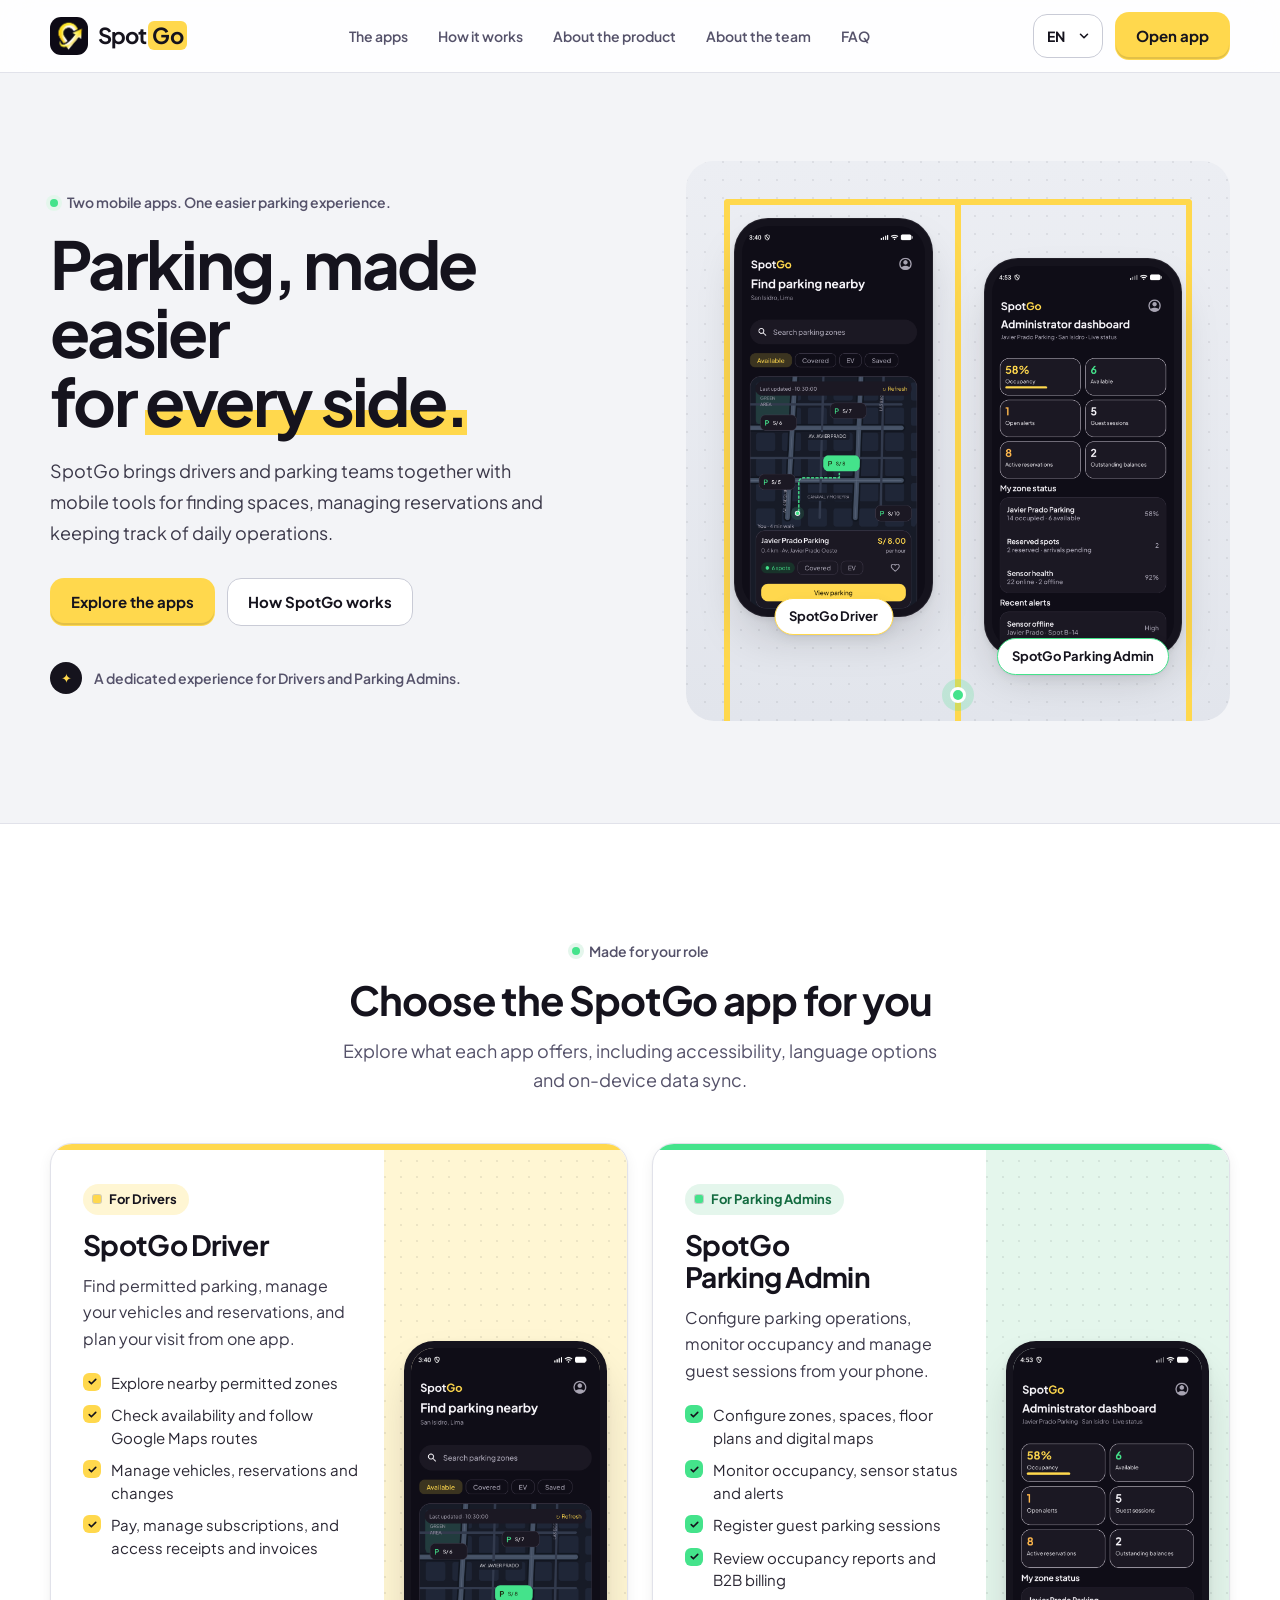
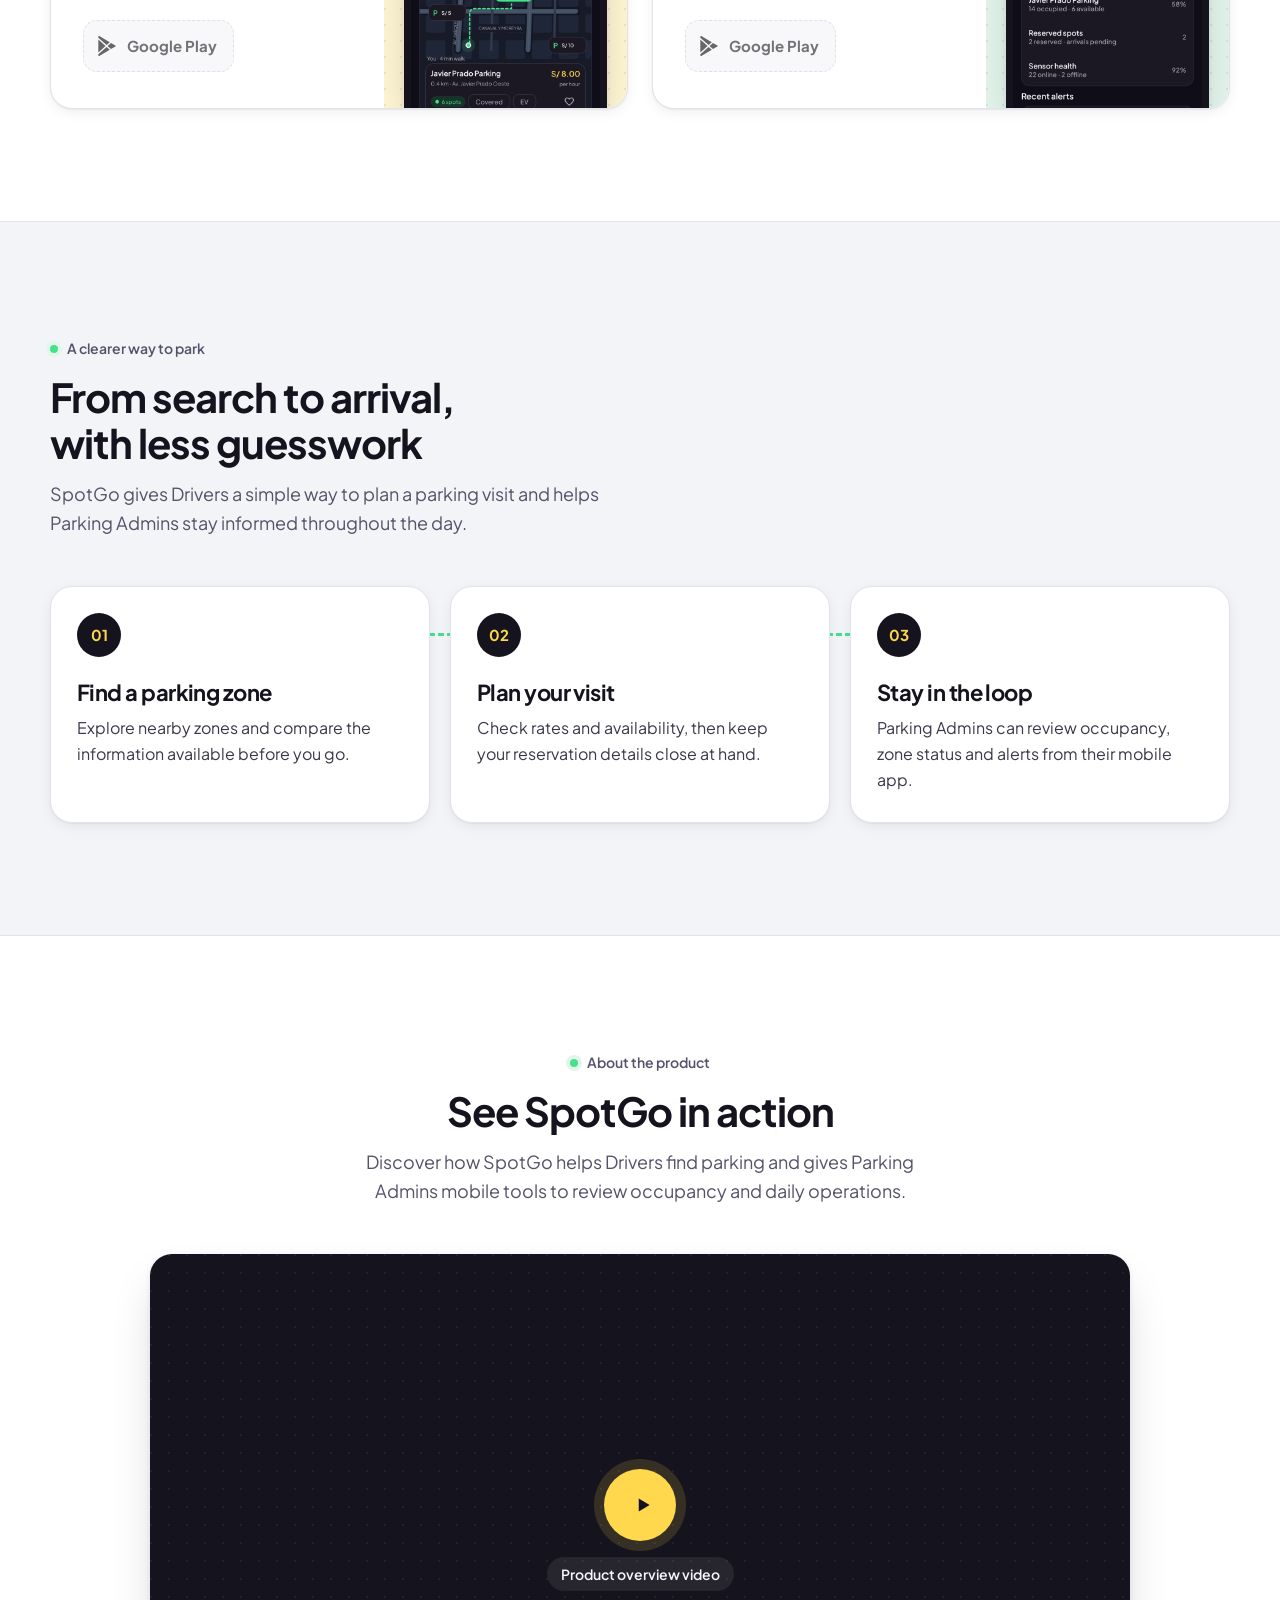
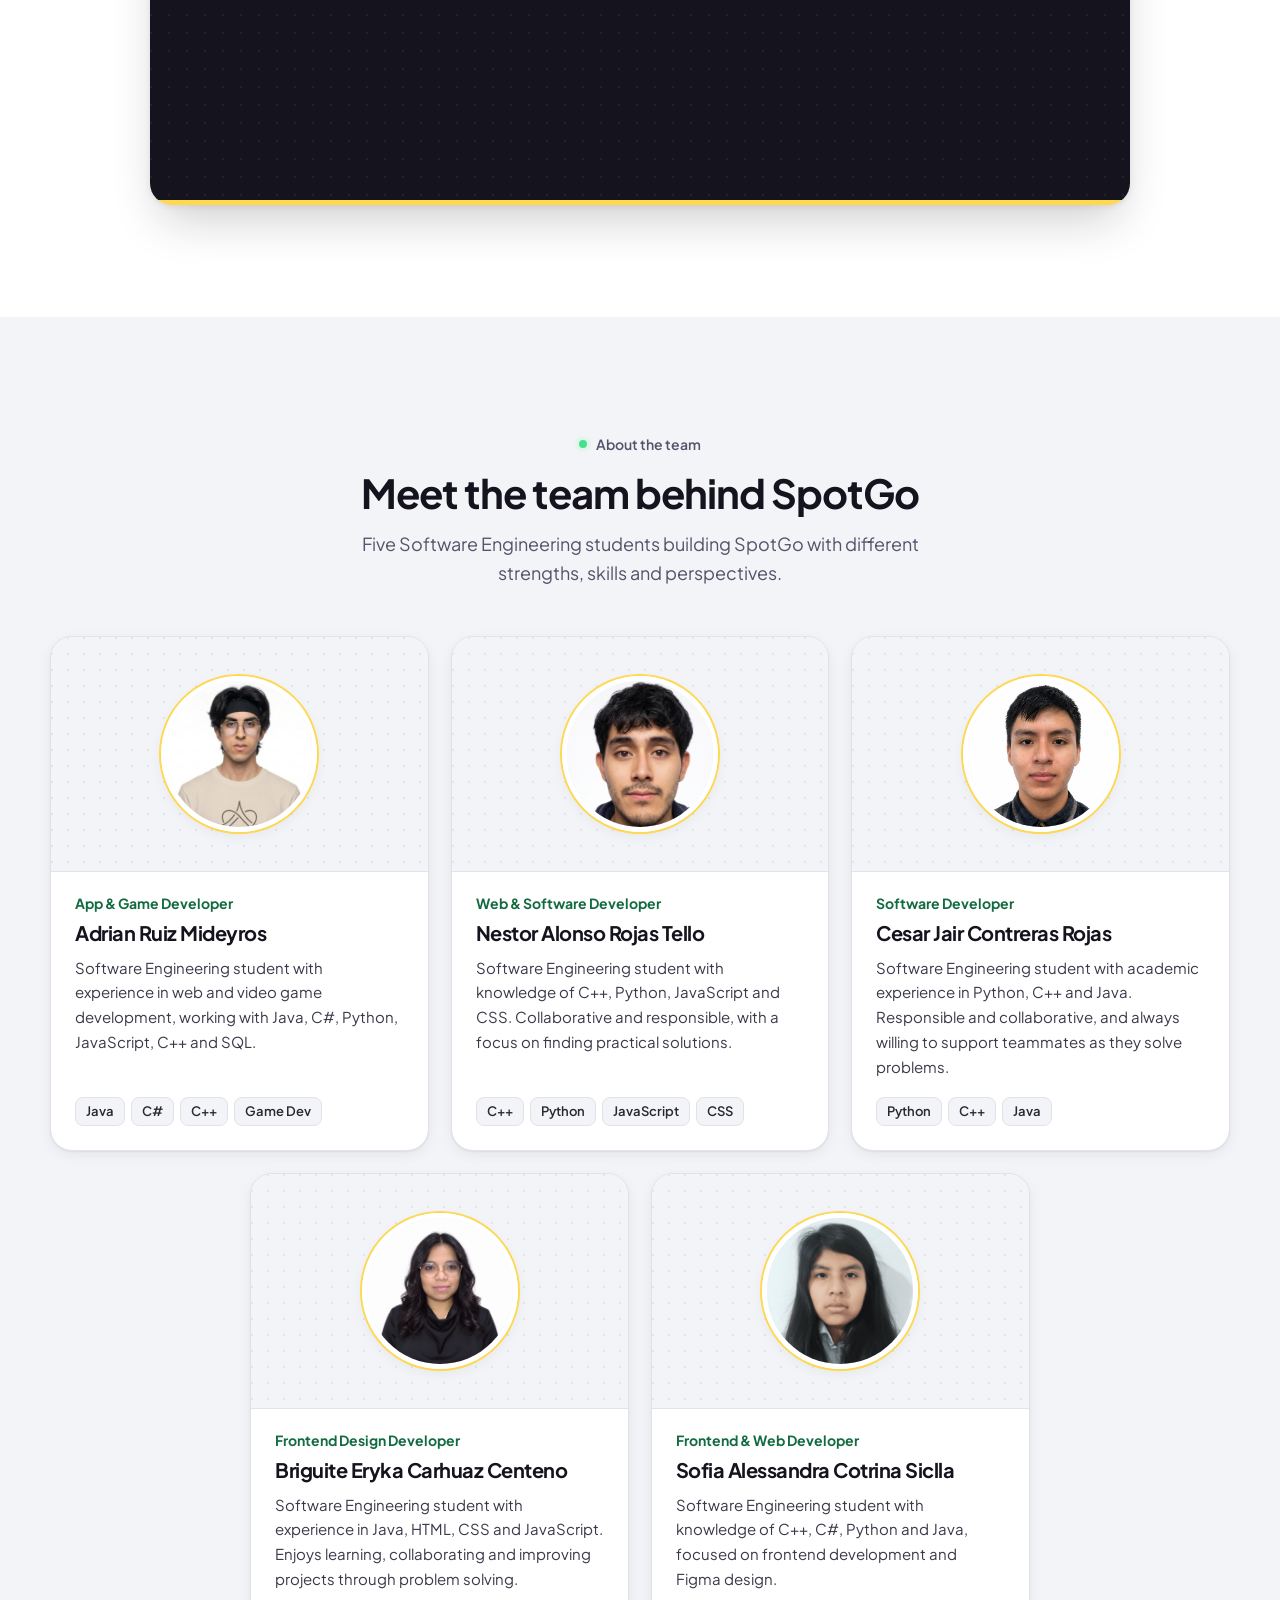
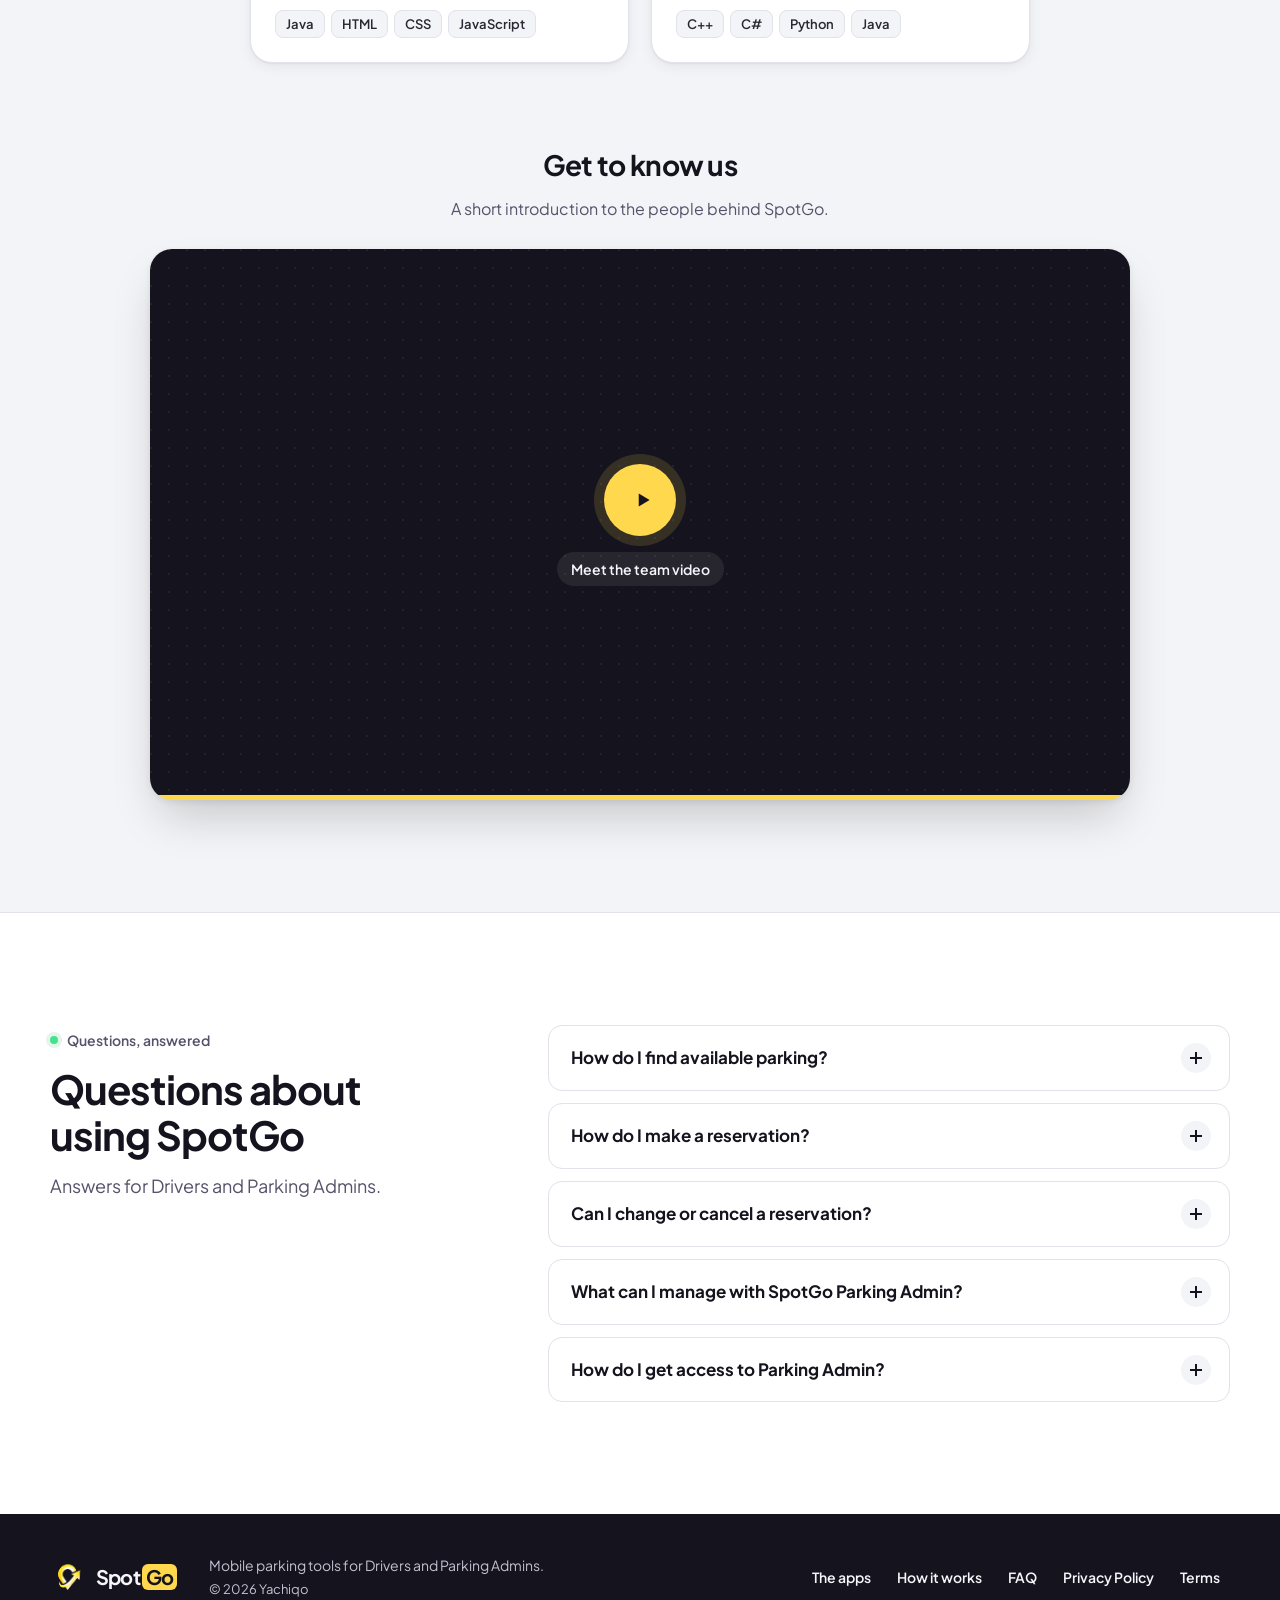
==== commit a1e6718b: "feat: update SpotGo landing page - Light, responsive layout for the Driver and Parking Admin apps - " ====
--- a/index.html
+++ b/index.html
@@ -3,7 +3,7 @@
   <head>
     <meta charset="UTF-8" />
     <meta name="viewport" content="width=device-width, initial-scale=1.0" />
-    <meta name="theme-color" content="#0f0d17" />
+    <meta name="theme-color" content="#f3f4f7" />
     <meta
       name="description"
       content="Meet SpotGo: mobile parking apps for drivers and parking teams. Find a space, manage reservations and follow parking operations."
@@ -20,7 +20,7 @@
     <header class="site-header">
       <nav class="nav-shell page-width" aria-label="Main navigation" data-i18n-aria-label="accessibility.navigation">
         <a class="brand" href="./" data-scroll-to-top aria-label="SpotGo home">
-          <img src="assets/spotgo-logo.png" alt="" width="42" height="42" />
+          <img src="assets/spotgo-logo-w-bg.png" alt="" width="38" height="38" />
           <span>Spot<span class="brand-accent">Go</span></span>
         </a>
 
@@ -203,23 +203,24 @@
             <p data-i18n="product.description">Discover how SpotGo helps Drivers find parking and gives Parking Admins mobile tools to review occupancy and daily operations.</p>
           </div>
 
-          <!-- Set data-video-url to the provider's embed URL when the product video is ready. -->
-          <div class="video-embed" data-video-embed data-video-url="">
-            <iframe
-              src="about:blank"
-              title="SpotGo product overview video"
-              data-i18n-title="video.productTitle"
-              loading="lazy"
-              allow="accelerometer; autoplay; clipboard-write; encrypted-media; gyroscope; picture-in-picture; web-share"
-              allowfullscreen
+          <!-- Product overview video, played in the page with native controls. -->
+          <div class="video-embed" data-video-embed>
+            <video
+              controls
+              playsinline
+              preload="none"
+              aria-label="SpotGo product overview video"
+              data-i18n-aria-label="video.productTitle"
               hidden
-            ></iframe>
-            <div class="video-placeholder" role="img" data-i18n-aria-label="video.productPlaceholder">
+            >
+              <source src="assets/videos/spotgo-product-video.mp4" type="video/mp4" />
+            </video>
+            <button class="video-placeholder" type="button" data-video-play>
               <span class="video-placeholder-icon" aria-hidden="true">
                 <svg viewBox="0 0 24 24"><path d="m9 6 10 6-10 6z" /></svg>
               </span>
               <span class="video-placeholder-label" data-i18n="video.productLabel">Product overview video</span>
-            </div>
+            </button>
           </div>
         </div>
       </section>
@@ -309,23 +310,24 @@
               <h3 data-i18n="team.video.title">Meet us in person</h3>
               <p data-i18n="team.video.description">A quick look at who we are and what we are building.</p>
             </div>
-            <!-- Set data-video-url to the provider's embed URL when the team video is ready. -->
-            <div class="video-embed" data-video-embed data-video-url="">
-              <iframe
-                src="about:blank"
-                title="SpotGo team video"
-                data-i18n-title="video.teamTitle"
-                loading="lazy"
-                allow="accelerometer; autoplay; clipboard-write; encrypted-media; gyroscope; picture-in-picture; web-share"
-                allowfullscreen
+            <!-- Team video, played in the page with native controls. -->
+            <div class="video-embed" data-video-embed>
+              <video
+                controls
+                playsinline
+                preload="none"
+                aria-label="SpotGo team video"
+                data-i18n-aria-label="video.teamTitle"
                 hidden
-              ></iframe>
-              <div class="video-placeholder" role="img" data-i18n-aria-label="video.teamPlaceholder">
+              >
+                <source src="assets/videos/spotgo-team-video.mp4" type="video/mp4" />
+              </video>
+              <button class="video-placeholder" type="button" data-video-play>
                 <span class="video-placeholder-icon" aria-hidden="true">
                   <svg viewBox="0 0 24 24"><path d="m9 6 10 6-10 6z" /></svg>
                 </span>
                 <span class="video-placeholder-label" data-i18n="video.teamLabel">Meet the team video</span>
-              </div>
+              </button>
             </div>
           </div>
         </div>
@@ -376,8 +378,8 @@
           <a href="#apps" data-i18n="nav.apps">The apps</a>
           <a href="#how-it-works" data-i18n="nav.how">How it works</a>
           <a href="#faq" data-i18n="nav.faq">FAQ</a>
-          <a href="./privacy-policy" data-i18n="footer.privacy">Privacy Policy</a>
-          <a href="./terms" data-i18n="footer.terms">Terms</a>
+          <a href="./privacy-policy/" data-i18n="footer.privacy">Privacy Policy</a>
+          <a href="./terms/" data-i18n="footer.terms">Terms</a>
         </div>
         <small data-i18n="footer.copyright">© 2026 Yachiqo</small>
       </div>
--- a/styles.css
+++ b/styles.css
@@ -6,25 +6,56 @@
   font-display: swap;
 }
 
+/* Design tokens: one small system shared by the landing and the legal pages. */
 :root {
-  color-scheme: dark;
+  color-scheme: light;
   font-family: "Plus Jakarta Sans", "Segoe UI", sans-serif;
   font-synthesis: none;
   text-rendering: optimizeLegibility;
-  --background: #0f0d17;
-  --surface: #1b1823;
-  --surface-raised: #211e2a;
-  --surface-soft: #262335;
-  --accent: #ffd84d;
-  --accent-ink: #181300;
-  --green: #44e38b;
-  --coral: #ff5d68;
-  --text: #f7f5fa;
-  --muted: #a8a4b3;
-  --supporting: #dbe0ff;
-  --outline: #403b4b;
-  --accent-container: #3b3420;
-  --page-width: 1160px;
+
+  --ink: #15131d;
+  --ink-soft: #2a2733;
+  --paper: #ffffff;
+  --concrete: #f3f4f7;
+  --concrete-deep: #e6e8ee;
+  --line: #e1e2ea;
+  --line-strong: #c9cbd6;
+  --muted: #55526a;
+  --body: #3b3849;
+
+  --signal: #ffd84d;
+  --signal-hover: #ffcd1a;
+  --signal-tint: #fff6d3;
+  --signal-ring: rgb(255 216 77 / 55%);
+
+  --go: #1c8c55;
+  --go-text: #136b40;
+  --go-bright: #44e38b;
+  --go-tint: #e4f6ec;
+
+  --on-dark: #f6f5fa;
+  --on-dark-muted: #c3c1d1;
+
+  --radius-sm: 8px;
+  --radius-md: 14px;
+  --radius-lg: 22px;
+  --radius-device: 34px;
+
+  --shadow-1: 0 1px 2px rgb(21 19 29 / 6%), 0 4px 14px rgb(21 19 29 / 6%);
+  --shadow-2: 0 2px 6px rgb(21 19 29 / 8%), 0 24px 48px -12px rgb(21 19 29 / 22%);
+
+  --text-sm: 14px;
+  --text-base: 16px;
+  --text-md: 18px;
+  --text-lg: 22px;
+  --text-xl: 28px;
+  --text-2xl: clamp(30px, 3.6vw, 40px);
+  --text-hero: clamp(42px, 5.4vw, 66px);
+
+  --page-width: 1180px;
+  --gutter: 32px;
+  --section-space: clamp(72px, 9vw, 112px);
+  --ease: cubic-bezier(0.2, 0.7, 0.2, 1);
 }
 
 * {
@@ -34,22 +65,22 @@
 html {
   min-width: 320px;
   scroll-behavior: smooth;
-  scroll-padding-top: 92px;
+  scroll-padding-top: 88px;
 }
 
 body {
   min-width: 320px;
   margin: 0;
-  background: var(--background);
-  color: var(--text);
-  font-size: 16px;
-  line-height: 1.65;
+  background: var(--concrete);
+  color: var(--ink);
+  font-size: var(--text-base);
+  line-height: 1.6;
 }
 
 body,
 button,
 select {
-  font-family: "Plus Jakarta Sans", "Segoe UI", sans-serif;
+  font-family: inherit;
 }
 
 button,
@@ -68,12 +99,10 @@
   text-decoration: none;
 }
 
-button:focus-visible,
-select:focus-visible,
-a:focus-visible,
-summary:focus-visible {
-  outline: 3px solid var(--accent);
-  outline-offset: 4px;
+:focus-visible {
+  outline: 3px solid var(--ink);
+  outline-offset: 3px;
+  box-shadow: 0 0 0 6px var(--signal-ring);
 }
 
 img {
@@ -81,8 +110,23 @@
   max-width: 100%;
 }
 
+h1,
+h2,
+h3,
+p {
+  margin-top: 0;
+}
+
+h1,
+h2,
+h3 {
+  color: var(--ink);
+  letter-spacing: -0.025em;
+  text-wrap: balance;
+}
+
 .page-width {
-  width: min(var(--page-width), calc(100% - 64px));
+  width: min(var(--page-width), calc(100% - var(--gutter) * 2));
   margin-inline: auto;
 }
 
@@ -99,27 +143,30 @@
 
 .skip-link:focus {
   position: fixed;
-  z-index: 20;
+  z-index: 30;
   top: 12px;
   left: 12px;
   padding: 10px 14px;
-  border-radius: 10px;
-  background: var(--accent);
-  color: var(--accent-ink);
-}
+  border-radius: var(--radius-sm);
+  background: var(--ink);
+  color: var(--on-dark);
+  font-weight: 700;
+}
+
+/* ---------- Header ---------- */
 
 .site-header {
   position: sticky;
   z-index: 10;
   top: 0;
-  border-bottom: 1px solid rgb(255 255 255 / 5%);
-  background: rgb(15 13 23 / 88%);
-  backdrop-filter: blur(18px);
+  border-bottom: 1px solid var(--line);
+  background: rgb(255 255 255 / 88%);
+  backdrop-filter: saturate(1.4) blur(16px);
 }
 
 .nav-shell {
   display: flex;
-  min-height: 82px;
+  min-height: 72px;
   align-items: center;
   justify-content: space-between;
   gap: 24px;
@@ -129,48 +176,58 @@
   display: inline-flex;
   flex: 0 0 auto;
   align-items: center;
-  gap: 9px;
-  font-size: 24px;
+  gap: 10px;
+  color: var(--ink);
+  font-size: 22px;
   font-weight: 700;
-  letter-spacing: -1.2px;
+  letter-spacing: -0.04em;
 }
 
 .brand img {
-  width: 42px;
-  height: 42px;
-  object-fit: contain;
-}
-
+  width: 38px;
+  height: 38px;
+  border-radius: 11px;
+  object-fit: cover;
+}
+
+/* "Go" sits on a yellow plate, like a parking sign, so the brand colour keeps its contrast on light surfaces. */
 .brand-accent {
-  color: var(--accent);
+  margin-left: 2px;
+  padding: 0 4px 1px;
+  border-radius: 6px;
+  background: var(--signal);
+  color: var(--ink);
 }
 
 .nav-links {
   display: flex;
   align-items: center;
-  gap: clamp(18px, 2.5vw, 34px);
+  gap: clamp(4px, 1vw, 10px);
   margin: 0;
   padding: 0;
   list-style: none;
 }
 
 .nav-links a {
+  display: block;
+  padding: 8px 10px;
+  border-radius: var(--radius-sm);
   color: var(--muted);
-  font-size: 13px;
+  font-size: var(--text-sm);
   font-weight: 600;
-  transition: color 160ms ease;
-}
-
-.nav-links a:hover,
-.footer-links a:hover {
-  color: var(--accent);
+  transition: color 160ms ease, background-color 160ms ease;
+}
+
+.nav-links a:hover {
+  background: var(--concrete);
+  color: var(--ink);
 }
 
 .nav-actions {
   display: flex;
   flex: 0 0 auto;
   align-items: center;
-  gap: 14px;
+  gap: 12px;
 }
 
 .language-picker {
@@ -180,31 +237,25 @@
 
 .language-select {
   display: inline-flex;
-  min-width: 72px;
-  min-height: 42px;
+  min-width: 70px;
+  min-height: 44px;
   align-items: center;
   justify-content: space-between;
-  gap: 12px;
-  padding: 8px 11px 8px 12px;
-  border: 1px solid var(--outline);
-  border-radius: 12px;
-  background: var(--surface);
-  color: var(--text);
-  font-size: 12px;
+  gap: 10px;
+  padding: 8px 11px 8px 13px;
+  border: 1px solid var(--line-strong);
+  border-radius: var(--radius-md);
+  background: var(--paper);
+  color: var(--ink);
+  font-size: var(--text-sm);
   font-weight: 700;
   cursor: pointer;
-  transition: border-color 160ms ease, background-color 160ms ease, box-shadow 160ms ease;
+  transition: border-color 160ms ease, background-color 160ms ease;
 }
 
 .language-select:hover,
 .language-select[aria-expanded="true"] {
-  border-color: var(--accent);
-  background: var(--surface-raised);
-}
-
-.language-select:focus-visible {
-  border-color: var(--accent);
-  box-shadow: 0 0 0 3px rgb(255 216 77 / 16%);
+  border-color: var(--ink);
 }
 
 .language-chevron {
@@ -212,16 +263,15 @@
   height: 14px;
   flex: 0 0 auto;
   fill: none;
-  stroke: var(--muted);
+  stroke: currentColor;
   stroke-linecap: round;
   stroke-linejoin: round;
   stroke-width: 1.8;
-  transition: color 160ms ease, transform 160ms ease;
+  transition: transform 160ms ease;
 }
 
 .language-select[aria-expanded="true"] .language-chevron {
   transform: rotate(180deg);
-  stroke: var(--accent);
 }
 
 .language-options[hidden] {
@@ -230,28 +280,28 @@
 
 .language-options {
   position: absolute;
-  top: calc(100% + 9px);
-  left: 50%;
+  top: calc(100% + 8px);
+  right: 0;
   z-index: 20;
-  width: 128px;
-  transform: translateX(-50%);
+  width: 150px;
   margin: 0;
-  padding: 8px;
-  border: 1px solid var(--outline);
-  border-radius: 14px;
-  background: var(--surface-raised);
-  box-shadow: 0 18px 48px rgb(0 0 0 / 48%);
+  padding: 6px;
+  border: 1px solid var(--line);
+  border-radius: var(--radius-md);
+  background: var(--paper);
+  box-shadow: var(--shadow-2);
 }
 
 .language-option {
   display: flex;
-  min-height: 46px;
+  min-height: 44px;
   align-items: center;
-  justify-content: center;
-  padding: 0 14px;
-  border-radius: 9px;
-  color: var(--muted);
-  font-size: 14px;
+  justify-content: space-between;
+  gap: 8px;
+  padding: 0 12px;
+  border-radius: var(--radius-sm);
+  color: var(--body);
+  font-size: var(--text-sm);
   font-weight: 600;
   cursor: pointer;
   transition: background-color 140ms ease, color 140ms ease;
@@ -259,20 +309,30 @@
 
 .language-option:hover,
 .language-option:focus-visible {
-  outline: none;
-  background: var(--surface-soft);
-  color: var(--text);
+  background: var(--concrete);
+  color: var(--ink);
+}
+
+.language-option:focus-visible {
+  outline: 2px solid var(--ink);
+  outline-offset: -2px;
+  box-shadow: none;
 }
 
 .language-option[aria-selected="true"] {
-  background: var(--accent-container);
-  color: var(--accent);
-}
-
-.language-option:focus-visible {
-  outline: 2px solid var(--accent);
-  outline-offset: 2px;
-}
+  background: var(--signal-tint);
+  color: var(--ink);
+}
+
+.language-option[aria-selected="true"]::after {
+  width: 8px;
+  height: 8px;
+  border-radius: 50%;
+  background: var(--ink);
+  content: "";
+}
+
+/* ---------- Buttons ---------- */
 
 .button {
   display: inline-flex;
@@ -280,47 +340,42 @@
   align-items: center;
   justify-content: center;
   gap: 10px;
-  padding: 12px 19px;
+  padding: 12px 20px;
   border: 1px solid transparent;
-  border-radius: 12px;
-  font-size: 13px;
+  border-radius: var(--radius-md);
+  font-size: 15px;
   font-weight: 700;
   line-height: 1.25;
   cursor: pointer;
-  transition: transform 160ms ease, background-color 160ms ease, border-color 160ms ease;
+  transition: transform 160ms var(--ease), background-color 160ms ease, border-color 160ms ease, box-shadow 160ms ease;
 }
 
 .button:hover {
-  transform: translateY(-2px);
+  transform: translateY(-1px);
+}
+
+.button:active {
+  transform: translateY(0);
 }
 
 .button-primary {
-  background: var(--accent);
-  color: var(--accent-ink);
+  background: var(--signal);
+  box-shadow: inset 0 -2px 0 rgb(21 19 29 / 12%);
+  color: var(--ink);
 }
 
 .button-primary:hover {
-  background: #ffe371;
+  background: var(--signal-hover);
 }
 
 .button-quiet {
-  border-color: var(--outline);
-  background: transparent;
-  color: var(--text);
+  border-color: var(--line-strong);
+  background: var(--paper);
+  color: var(--ink);
 }
 
 .button-quiet:hover {
-  border-color: var(--muted);
-  background: rgb(255 255 255 / 4%);
-}
-
-.button-dark {
-  background: var(--background);
-  color: var(--text);
-}
-
-.button-dark:hover {
-  background: #25212d;
+  border-color: var(--ink);
 }
 
 .menu-toggle,
@@ -328,75 +383,96 @@
   display: none;
 }
 
-.hero {
-  display: grid;
-  min-height: 650px;
-  grid-template-columns: minmax(0, 1fr) minmax(400px, 0.95fr);
-  align-items: center;
-  gap: 32px;
-  padding-block: 62px 86px;
-}
-
-.hero-copy {
-  position: relative;
-  z-index: 1;
-  padding-block: 30px;
-}
+/* ---------- Shared section heading ---------- */
 
 .eyebrow {
   display: inline-flex;
   align-items: center;
   gap: 9px;
-  margin: 0 0 20px;
-  color: var(--supporting);
-  font-size: 11px;
-  font-weight: 700;
-  letter-spacing: 0.11em;
+  margin: 0 0 16px;
+  color: var(--muted);
+  font-size: var(--text-sm);
+  font-weight: 600;
   line-height: 1.4;
-  text-transform: uppercase;
 }
 
 .eyebrow-dot {
-  width: 7px;
-  height: 7px;
+  width: 8px;
+  height: 8px;
   flex: 0 0 auto;
   border-radius: 50%;
-  background: var(--green);
-  box-shadow: 0 0 15px rgb(68 227 139 / 52%);
-}
-
-h1,
-h2,
-h3,
-p {
-  margin-top: 0;
-}
-
-h1,
-h2,
-h3 {
-  letter-spacing: -0.045em;
+  background: var(--go-bright);
+  box-shadow: 0 0 0 4px var(--go-tint);
+}
+
+.section-heading {
+  max-width: 720px;
+  margin: 0 auto 48px;
+  text-align: center;
+}
+
+.section-heading h2,
+.dialog-content h2 {
+  margin-bottom: 14px;
+  font-size: var(--text-2xl);
+  line-height: 1.15;
+}
+
+.section-heading > p:last-child {
+  max-width: 600px;
+  margin: 0 auto;
+  color: var(--muted);
+  font-size: var(--text-md);
+}
+
+.section-heading-left {
+  max-width: 640px;
+  margin-inline: 0;
+  text-align: left;
+}
+
+.section-heading-left > p:last-child {
+  margin-inline: 0;
+}
+
+/* ---------- Hero ---------- */
+
+.hero {
+  display: grid;
+  grid-template-columns: minmax(0, 1fr) minmax(0, 0.95fr);
+  align-items: center;
+  gap: clamp(32px, 5vw, 72px);
+  padding-block: clamp(48px, 7vw, 88px) clamp(64px, 8vw, 104px);
+}
+
+.hero-copy {
+  position: relative;
+  z-index: 1;
 }
 
 .hero h1 {
-  max-width: 720px;
+  max-width: 640px;
   margin-bottom: 22px;
-  font-size: clamp(48px, 6.4vw, 78px);
+  font-size: var(--text-hero);
   font-weight: 700;
-  line-height: 1.08;
-}
-
+  letter-spacing: -0.04em;
+  line-height: 1.04;
+}
+
+/* Painted-kerb highlight under the emphasised words of the headline. */
 .hero h1 em {
-  color: var(--accent);
   font-style: normal;
+  background: linear-gradient(transparent 62%, var(--signal) 62%, var(--signal) 92%, transparent 92%);
+  box-decoration-break: clone;
+  -webkit-box-decoration-break: clone;
 }
 
 .hero-description {
-  max-width: 540px;
-  margin-bottom: 28px;
-  color: var(--muted);
-  font-size: 16px;
-  line-height: 1.8;
+  max-width: 520px;
+  margin-bottom: 30px;
+  color: var(--body);
+  font-size: var(--text-md);
+  line-height: 1.7;
 }
 
 .hero-actions {
@@ -408,255 +484,318 @@
 .hero-note {
   display: flex;
   align-items: center;
-  gap: 10px;
-  margin-top: 38px;
+  gap: 12px;
+  margin-top: 36px;
   color: var(--muted);
-  font-size: 12px;
+  font-size: var(--text-sm);
+  font-weight: 600;
 }
 
 .hero-note-icon {
   display: grid;
-  width: 28px;
-  height: 28px;
+  width: 32px;
+  height: 32px;
+  flex: 0 0 auto;
   place-items: center;
-  border: 1px solid var(--outline);
   border-radius: 50%;
-  color: var(--accent);
-}
-
+  background: var(--ink);
+  color: var(--signal);
+  font-size: 13px;
+}
+
+/* The parking lot: two painted bays where the real app screens are "parked". */
 .hero-preview {
   position: relative;
   display: flex;
-  min-height: 510px;
-  align-items: center;
+  min-height: 560px;
+  align-items: flex-end;
   justify-content: center;
-  gap: 18px;
+  gap: clamp(28px, 4vw, 52px);
+  padding: 0 clamp(20px, 3vw, 36px) 40px;
+  overflow: hidden;
+  border-radius: 28px;
+  background:
+    radial-gradient(circle at 1px 1px, rgb(21 19 29 / 7%) 1px, transparent 0) 0 0 / 18px 18px,
+    linear-gradient(180deg, #eceef3, #e2e5ec);
   isolation: isolate;
 }
 
-.preview-glow {
+.hero-preview::before,
+.hero-preview::after {
   position: absolute;
   z-index: -1;
-  width: 390px;
-  height: 390px;
-  border-radius: 50%;
-  background: radial-gradient(circle, rgb(255 216 77 / 12%), rgb(68 227 139 / 6%) 45%, transparent 72%);
-  filter: blur(12px);
+  top: 38px;
+  bottom: 0;
+  content: "";
+}
+
+/* Bay outline: back line plus the two side lines, open towards the viewer. */
+.hero-preview::before {
+  right: 7%;
+  left: 7%;
+  border: 6px solid var(--signal);
+  border-bottom: 0;
+  border-radius: 4px 4px 0 0;
+}
+
+.hero-preview::after {
+  left: calc(50% - 3px);
+  width: 6px;
+  background: var(--signal);
+}
+
+.preview-glow {
+  display: none;
 }
 
 .phone-preview {
   position: relative;
-  width: min(43%, 220px);
+  width: min(42%, 228px);
   margin: 0;
-  padding: 7px;
-  overflow: hidden;
-  border: 1px solid #514a5d;
-  border-radius: 31px;
-  background: #09080e;
-  box-shadow: 0 28px 70px rgb(0 0 0 / 42%);
+  padding: 8px;
+  border-radius: var(--radius-device);
+  background: var(--ink);
+  box-shadow: var(--shadow-2), 0 0 0 1px rgb(255 255 255 / 6%) inset;
 }
 
 .phone-preview img {
   width: 100%;
-  aspect-ratio: 0.42;
-  border-radius: 24px;
+  height: auto;
+  aspect-ratio: 1236 / 2600;
+  border-radius: 27px;
   object-fit: cover;
   object-position: top;
 }
 
 .phone-preview figcaption {
   position: absolute;
-  right: 13px;
-  bottom: 13px;
-  left: 13px;
-  padding: 8px 10px;
-  border: 1px solid rgb(255 255 255 / 12%);
-  border-radius: 10px;
-  background: rgb(15 13 23 / 85%);
-  color: var(--text);
-  font-size: 11px;
+  right: 50%;
+  bottom: -18px;
+  padding: 7px 14px;
+  border: 1px solid var(--line);
+  border-radius: 999px;
+  background: var(--paper);
+  box-shadow: var(--shadow-1);
+  color: var(--ink);
+  font-size: 13px;
   font-weight: 700;
-  text-align: center;
-  backdrop-filter: blur(8px);
+  white-space: nowrap;
+  transform: translateX(50%);
 }
 
 .phone-preview-driver {
-  transform: translateY(-7px) rotate(-5deg);
+  margin-bottom: 64px;
 }
 
 .phone-preview-admin {
-  transform: translateY(43px) rotate(5deg);
-}
-
+  margin-bottom: 24px;
+}
+
+.phone-preview-driver figcaption {
+  border-color: var(--signal);
+}
+
+.phone-preview-admin figcaption {
+  border-color: var(--go-bright);
+}
+
+/* "You are here" marker borrowed from the Driver map. */
 .preview-orbit {
   position: absolute;
-  z-index: -1;
-  width: 12px;
-  height: 12px;
-  border: 3px solid var(--green);
+  z-index: 1;
+  width: 16px;
+  height: 16px;
+  border: 3px solid var(--paper);
   border-radius: 50%;
-  box-shadow: 0 0 22px rgb(68 227 139 / 55%);
+  background: var(--go-bright);
+  box-shadow: 0 0 0 8px rgb(68 227 139 / 22%);
 }
 
 .preview-orbit-one {
-  top: 80px;
-  right: 14%;
-}
+  bottom: 18px;
+  left: calc(50% - 8px);
+}
+
+@media (prefers-reduced-motion: no-preference) {
+  .phone-preview {
+    animation: park-in 760ms var(--ease) both;
+  }
+
+  .phone-preview-admin {
+    animation-delay: 140ms;
+  }
+
+  .preview-orbit {
+    animation: fade-in 500ms 600ms ease both;
+  }
+}
+
+@keyframes park-in {
+  from {
+    opacity: 0;
+    translate: 0 48px;
+  }
+
+  to {
+    opacity: 1;
+    translate: 0 0;
+  }
+}
+
+@keyframes fade-in {
+  from {
+    opacity: 0;
+  }
+}
+
+/* ---------- Apps ---------- */
 
 .apps-section {
-  padding-block: 104px 90px;
-  border-block: 1px solid rgb(255 255 255 / 4%);
-  background: var(--surface);
-}
-
-.section-heading {
-  max-width: 720px;
-  margin: 0 auto 42px;
-  text-align: center;
-}
-
-.section-heading .eyebrow {
-  margin-bottom: 14px;
-}
-
-.section-heading h2,
-.dialog-content h2 {
-  margin-bottom: 14px;
-  font-size: clamp(32px, 4.4vw, 48px);
-  line-height: 1.17;
-}
-
-.section-heading > p:last-child {
-  max-width: 590px;
-  margin: 0 auto;
-  color: var(--muted);
-  font-size: 15px;
+  padding-block: var(--section-space);
+  border-block: 1px solid var(--line);
+  background: var(--paper);
 }
 
 .apps-grid {
   display: grid;
   grid-template-columns: repeat(2, minmax(0, 1fr));
-  gap: 22px;
+  gap: 24px;
 }
 
 .app-card {
+  --role: var(--signal);
+  --role-tint: var(--signal-tint);
+  --role-ink: var(--ink);
+
+  position: relative;
   display: grid;
-  min-height: 480px;
-  grid-template-columns: minmax(0, 1.08fr) minmax(165px, 0.8fr);
+  grid-template-columns: minmax(0, 1.1fr) minmax(170px, 0.8fr);
   overflow: hidden;
-  border: 1px solid var(--outline);
-  border-radius: 22px;
-  background: var(--background);
+  border: 1px solid var(--line);
+  border-radius: var(--radius-lg);
+  background: var(--paper);
+  box-shadow: var(--shadow-1);
+}
+
+.app-card::before {
+  position: absolute;
+  inset: 0 0 auto;
+  height: 6px;
+  background: var(--role);
+  content: "";
+}
+
+.app-card-admin {
+  --role: var(--go-bright);
+  --role-tint: var(--go-tint);
+  --role-ink: var(--go-text);
 }
 
 .app-card-copy {
   z-index: 1;
-  align-self: center;
-  padding: 34px 0 34px 32px;
+  display: flex;
+  flex-direction: column;
+  align-items: flex-start;
+  padding: 40px 24px 36px 32px;
 }
 
 .role-label {
   display: inline-flex;
-  margin-bottom: 13px;
-  padding: 6px 10px;
-  border: 1px solid rgb(255 216 77 / 25%);
-  border-radius: 100px;
-  background: var(--accent-container);
-  color: var(--accent);
-  font-size: 10px;
+  align-items: center;
+  gap: 8px;
+  margin-bottom: 14px;
+  padding: 5px 12px 5px 10px;
+  border-radius: 999px;
+  background: var(--role-tint);
+  color: var(--role-ink);
+  font-size: 13px;
   font-weight: 700;
-  letter-spacing: 0.06em;
-  text-transform: uppercase;
-}
-
-.app-card-admin .role-label {
-  border-color: rgb(68 227 139 / 22%);
-  background: rgb(68 227 139 / 9%);
-  color: var(--green);
+}
+
+.role-label::before {
+  width: 8px;
+  height: 8px;
+  border-radius: 2px;
+  background: var(--role);
+  box-shadow: 0 0 0 1px rgb(21 19 29 / 18%);
+  content: "";
 }
 
 .app-card h3 {
   margin-bottom: 12px;
-  font-size: clamp(22px, 2.6vw, 30px);
-  line-height: 1.2;
+  font-size: var(--text-xl);
+  line-height: 1.15;
 }
 
 .app-card-copy > p {
   max-width: 360px;
-  margin-bottom: 18px;
-  color: var(--muted);
-  font-size: 13px;
-  line-height: 1.75;
+  margin-bottom: 20px;
+  color: var(--body);
+  font-size: var(--text-base);
+  line-height: 1.65;
 }
 
 .feature-list {
   display: grid;
-  gap: 9px;
-  margin: 0 0 23px;
+  gap: 10px;
+  margin: 0 0 28px;
   padding: 0;
-  color: var(--supporting);
-  font-size: 11px;
+  color: var(--ink-soft);
+  font-size: 15px;
+  line-height: 1.5;
   list-style: none;
 }
 
 .feature-list li {
   display: flex;
   align-items: flex-start;
-  gap: 9px;
+  gap: 10px;
 }
 
 .feature-list li::before {
-  width: 6px;
-  height: 6px;
+  width: 18px;
+  height: 18px;
   flex: 0 0 auto;
-  margin-top: 7px;
-  border-radius: 50%;
-  background: var(--green);
+  margin-top: 1px;
+  border-radius: 6px;
+  background:
+    url("data:image/svg+xml,%3Csvg xmlns='http://www.w3.org/2000/svg' viewBox='0 0 16 16'%3E%3Cpath d='m4 8.2 2.6 2.6L12 5.4' fill='none' stroke='%2315131d' stroke-width='2' stroke-linecap='round' stroke-linejoin='round'/%3E%3C/svg%3E") center / 13px no-repeat,
+    var(--role);
   content: "";
-}
-
-.app-card-admin .feature-list li::before {
-  background: var(--accent);
 }
 
 .store-button {
   display: inline-flex;
-  min-height: 58px;
+  min-height: 52px;
   align-items: center;
   gap: 10px;
-  padding: 8px 12px;
-  border: 1px solid #4d4855;
-  border-radius: 12px;
-  background: #15121b;
-  color: var(--text);
+  margin-top: auto;
+  padding: 8px 16px 8px 13px;
+  border: 1px dashed var(--line-strong);
+  border-radius: var(--radius-md);
+  background: var(--concrete);
+  color: var(--ink);
   text-align: left;
 }
 
 .store-button:disabled {
   cursor: not-allowed;
-  opacity: 0.58;
+  opacity: 0.6;
 }
 
 .play-mark {
-  width: 22px;
-  height: 22px;
+  width: 20px;
+  height: 20px;
   flex: 0 0 auto;
-  filter: brightness(0) invert(1);
 }
 
 .store-copy {
   display: grid;
-  gap: 0;
   line-height: 1.2;
 }
 
-.store-copy > span {
-  color: var(--muted);
-  font-size: 9px;
-}
-
 .store-copy strong {
-  font-size: 12px;
+  font-size: 15px;
   font-weight: 700;
 }
 
@@ -665,123 +804,126 @@
   min-width: 0;
   align-items: flex-end;
   justify-content: center;
-  align-self: stretch;
-  padding-top: 28px;
+  padding: 44px 20px 0;
   overflow: hidden;
-  background: radial-gradient(ellipse at 50% 40%, rgb(255 216 77 / 11%), transparent 66%);
-}
-
-.app-card-admin .app-card-visual {
-  background: radial-gradient(ellipse at 50% 40%, rgb(68 227 139 / 10%), transparent 66%);
+  background:
+    radial-gradient(circle at 1px 1px, rgb(21 19 29 / 8%) 1px, transparent 0) 0 0 / 16px 16px,
+    var(--role-tint);
 }
 
 .app-card-visual img {
-  width: auto;
-  max-width: 94%;
-  height: 420px;
-  border: 5px solid #09080e;
+  width: min(100%, 230px);
+  height: auto;
+  aspect-ratio: 1236 / 2240;
+  border: 7px solid var(--ink);
   border-bottom: 0;
-  border-radius: 25px 25px 0 0;
+  border-radius: 30px 30px 0 0;
   object-fit: cover;
   object-position: top;
-  box-shadow: 0 0 0 1px #554f60, 0 16px 45px rgb(0 0 0 / 42%);
-}
-
-.store-note {
-  margin: 21px 0 0;
-  color: var(--muted);
-  font-size: 11px;
-  text-align: center;
-}
+  box-shadow: var(--shadow-2);
+}
+
+/* ---------- How it works ---------- */
 
 .how-section {
-  padding-block: 104px 112px;
-}
-
-.section-heading-left {
-  max-width: 690px;
-  margin-inline: 0;
-  text-align: left;
-}
-
-.section-heading-left > p:last-child {
-  margin-inline: 0;
+  padding-block: var(--section-space);
 }
 
 .how-grid {
+  position: relative;
   display: grid;
   grid-template-columns: repeat(3, minmax(0, 1fr));
-  gap: 16px;
-  margin-top: 37px;
+  gap: 20px;
+  margin: 44px 0 0;
+  padding: 0;
+  list-style: none;
+}
+
+/* The dashed route from the Driver map joins the three steps. */
+.how-grid::before {
+  position: absolute;
+  z-index: 0;
+  top: 47px;
+  right: 16%;
+  left: 16%;
+  border-top: 3px dashed var(--go-bright);
+  content: "";
 }
 
 .how-card {
-  min-height: 212px;
-  padding: 25px 24px;
-  border: 1px solid var(--outline);
-  border-radius: 18px;
-  background: linear-gradient(145deg, var(--surface), rgb(27 24 35 / 50%));
+  position: relative;
+  z-index: 1;
+  padding: 26px 26px 28px;
+  border: 1px solid var(--line);
+  border-radius: var(--radius-lg);
+  background: var(--paper);
+  box-shadow: var(--shadow-1);
 }
 
 .step-number {
   display: grid;
-  width: 38px;
-  height: 38px;
+  width: 44px;
+  height: 44px;
   margin-bottom: 22px;
   place-items: center;
-  border: 1px solid rgb(255 216 77 / 28%);
-  border-radius: 12px;
-  background: var(--accent-container);
-  color: var(--accent);
-  font-size: 11px;
+  border-radius: 50%;
+  background: var(--ink);
+  box-shadow: 0 0 0 6px var(--paper);
+  color: var(--signal);
+  font-size: 15px;
   font-weight: 700;
 }
 
 .how-card h3 {
   margin-bottom: 8px;
-  font-size: 17px;
+  font-size: var(--text-lg);
+  line-height: 1.25;
 }
 
 .how-card p {
   margin: 0;
-  color: var(--muted);
-  font-size: 12px;
-  line-height: 1.75;
-}
+  color: var(--body);
+  font-size: var(--text-base);
+  line-height: 1.65;
+}
+
+/* ---------- Product + video ---------- */
 
 .product-section {
-  padding-block: 96px;
-  border-block: 1px solid rgb(255 255 255 / 4%);
-  background: var(--surface);
+  padding-block: var(--section-space);
+  border-top: 1px solid var(--line);
+  background: var(--paper);
 }
 
 .team-section {
-  padding-block: 96px;
-}
-
+  padding-block: var(--section-space);
+}
+
+/* Intentional dark "asphalt" stage, the only large dark surface in the page body. */
 .video-embed {
   position: relative;
-  width: min(100%, 960px);
+  width: min(100%, 980px);
   aspect-ratio: 16 / 9;
   margin-inline: auto;
   overflow: hidden;
-  border: 1px solid var(--outline);
-  border-radius: 22px;
+  border-radius: var(--radius-lg);
   background:
-    radial-gradient(ellipse at 50% 42%, rgb(255 216 77 / 9%), transparent 49%),
-    linear-gradient(145deg, #211e2a, #111019 72%);
-  box-shadow: 0 24px 70px rgb(0 0 0 / 26%);
-}
-
-.video-embed iframe {
+    linear-gradient(var(--signal), var(--signal)) left bottom / 100% 5px no-repeat,
+    radial-gradient(circle at 1px 1px, rgb(255 255 255 / 6%) 1px, transparent 0) 0 0 / 18px 18px,
+    var(--ink);
+  box-shadow: var(--shadow-2);
+}
+
+.video-embed video {
   display: block;
   width: 100%;
   height: 100%;
   border: 0;
-  background: #09080e;
-}
-
-.video-embed iframe[hidden] {
+  background: #000;
+  object-fit: contain;
+}
+
+.video-embed video[hidden] {
   display: none;
 }
 
@@ -789,53 +931,88 @@
   position: absolute;
   inset: 0;
   display: grid;
+  width: 100%;
   align-content: center;
   justify-items: center;
-  gap: 14px;
-  color: var(--supporting);
+  gap: 16px;
+  padding: 0;
+  border: 0;
+  background: transparent;
+  color: inherit;
+  font: inherit;
+  cursor: pointer;
+}
+
+.video-placeholder:focus-visible {
+  outline-color: var(--signal);
+  outline-offset: -6px;
+  box-shadow: none;
+}
+
+.video-placeholder-icon {
+  transition: transform 180ms var(--ease), box-shadow 180ms ease;
+}
+
+.video-placeholder:hover .video-placeholder-icon {
+  transform: scale(1.06);
+  box-shadow: 0 0 0 14px rgb(255 216 77 / 18%);
+}
+
+.video-embed video:focus-visible {
+  outline: 3px solid var(--signal);
+  outline-offset: -3px;
+  box-shadow: none;
 }
 
 .video-placeholder-icon {
   display: grid;
-  width: 62px;
-  height: 62px;
+  width: 72px;
+  height: 72px;
   place-items: center;
-  border: 1px solid rgb(255 216 77 / 35%);
   border-radius: 50%;
-  background: rgb(255 216 77 / 10%);
-  color: var(--accent);
+  background: var(--signal);
+  box-shadow: 0 0 0 10px rgb(255 216 77 / 14%);
+  color: var(--ink);
 }
 
 .video-placeholder-icon svg {
-  width: 23px;
-  height: 23px;
+  width: 26px;
+  height: 26px;
+  margin-left: 3px;
   fill: currentColor;
 }
 
 .video-placeholder-label {
-  color: var(--muted);
-  font-size: 12px;
+  padding: 6px 14px;
+  border-radius: 999px;
+  background: rgb(255 255 255 / 8%);
+  color: var(--on-dark);
+  font-size: var(--text-sm);
   font-weight: 600;
-  letter-spacing: 0.02em;
 }
 
 .video-embed.has-video .video-placeholder {
   display: none;
 }
+
+/* ---------- Team ---------- */
 
 .team-grid {
   display: grid;
   grid-template-columns: repeat(6, minmax(0, 1fr));
-  gap: 18px;
+  gap: 22px;
 }
 
 .team-card {
+  display: flex;
+  min-width: 0;
+  flex-direction: column;
   grid-column: span 2;
-  min-width: 0;
   overflow: hidden;
-  border: 1px solid var(--outline);
-  border-radius: 18px;
-  background: var(--surface-raised);
+  border: 1px solid var(--line);
+  border-radius: var(--radius-lg);
+  background: var(--paper);
+  box-shadow: var(--shadow-1);
 }
 
 .team-card:nth-child(4) {
@@ -847,52 +1024,54 @@
 }
 
 .team-photo-wrap {
+  position: relative;
   display: grid;
+  aspect-ratio: 16 / 10;
   place-items: center;
-  aspect-ratio: 4 / 3;
-  overflow: hidden;
-  background: var(--surface-raised);
+  border-bottom: 1px solid var(--line);
+  background:
+    radial-gradient(circle at 1px 1px, rgb(21 19 29 / 7%) 1px, transparent 0) 0 0 / 16px 16px,
+    var(--concrete);
 }
 
 .team-photo {
-  width: min(184px, 60%);
+  width: min(156px, 52%);
   height: auto;
   aspect-ratio: 1;
+  border: 5px solid var(--paper);
+  border-radius: 50%;
   object-fit: cover;
-  object-position: center 35%;
-  border: 4px solid var(--accent);
-  border-radius: 50%;
+  object-position: center 30%;
+  box-shadow: 0 0 0 2px var(--signal), var(--shadow-1);
 }
 
 .team-card-content {
   display: flex;
-  min-height: 225px;
+  flex: 1;
   flex-direction: column;
   align-items: flex-start;
-  padding: 20px;
+  padding: 22px 24px 24px;
 }
 
 .team-role {
-  margin: 0 0 7px;
-  color: var(--green);
-  font-size: 9px;
+  margin: 0 0 6px;
+  color: var(--go-text);
+  font-size: var(--text-sm);
   font-weight: 700;
-  letter-spacing: 0.07em;
-  line-height: 1.45;
-  text-transform: uppercase;
+  line-height: 1.4;
 }
 
 .team-name {
-  margin: 0 0 9px;
-  font-size: clamp(16px, 1.7vw, 20px);
-  line-height: 1.35;
+  margin: 0 0 10px;
+  font-size: 20px;
+  line-height: 1.3;
 }
 
 .team-bio {
-  margin: 0 0 15px;
-  color: var(--muted);
-  font-size: 11px;
-  line-height: 1.75;
+  margin: 0 0 18px;
+  color: var(--body);
+  font-size: 15px;
+  line-height: 1.65;
 }
 
 .team-tags {
@@ -905,66 +1084,82 @@
 }
 
 .team-tags li {
-  padding: 4px 8px;
-  border: 1px solid var(--outline);
-  border-radius: 100px;
-  color: var(--supporting);
-  font-size: 9px;
+  padding: 4px 10px;
+  border: 1px solid var(--line);
+  border-radius: var(--radius-sm);
+  background: var(--concrete);
+  color: var(--ink-soft);
+  font-size: 13px;
   font-weight: 600;
   line-height: 1.4;
 }
 
 .team-video {
-  margin-top: 72px;
+  margin-top: 80px;
 }
 
 .team-video-heading {
   max-width: 660px;
-  margin: 0 auto 26px;
+  margin: 0 auto 28px;
   text-align: center;
 }
 
 .team-video-heading h3 {
-  margin-bottom: 7px;
-  font-size: clamp(22px, 3vw, 30px);
+  margin-bottom: 8px;
+  font-size: var(--text-xl);
 }
 
 .team-video-heading p {
   margin: 0;
   color: var(--muted);
-  font-size: 13px;
-}
+  font-size: var(--text-base);
+}
+
+/* ---------- FAQ ---------- */
 
 .faq-section {
-  padding-block: 92px;
-  border-block: 1px solid rgb(255 255 255 / 4%);
-  background: var(--surface);
+  padding-block: var(--section-space);
+  border-top: 1px solid var(--line);
+  background: var(--paper);
 }
 
 .faq-layout {
   display: grid;
-  grid-template-columns: minmax(250px, 0.78fr) minmax(0, 1fr);
+  grid-template-columns: minmax(240px, 0.75fr) minmax(0, 1.25fr);
   align-items: start;
-  gap: clamp(40px, 8vw, 110px);
+  gap: clamp(40px, 7vw, 96px);
 }
 
 .faq-layout .section-heading {
+  position: sticky;
+  top: 112px;
   margin-bottom: 0;
 }
 
 .faq-list {
-  border-top: 1px solid var(--outline);
+  display: grid;
+  gap: 12px;
 }
 
 .faq-item {
-  border-bottom: 1px solid var(--outline);
+  border: 1px solid var(--line);
+  border-radius: var(--radius-md);
+  background: var(--paper);
+  transition: border-color 160ms ease, box-shadow 160ms ease;
+}
+
+.faq-item[open] {
+  border-color: var(--line-strong);
+  box-shadow: var(--shadow-1);
 }
 
 .faq-item summary {
   position: relative;
-  padding: 20px 42px 20px 0;
-  font-size: 14px;
+  padding: 20px 64px 20px 22px;
+  border-radius: var(--radius-md);
+  font-size: 17px;
   font-weight: 700;
+  line-height: 1.4;
   cursor: pointer;
   list-style: none;
 }
@@ -976,137 +1171,64 @@
 .faq-item summary::after {
   position: absolute;
   top: 50%;
-  right: 5px;
-  color: var(--accent);
-  font-size: 22px;
-  font-weight: 400;
-  content: "+";
+  right: 18px;
+  width: 30px;
+  height: 30px;
+  border-radius: 50%;
+  background:
+    linear-gradient(var(--ink), var(--ink)) center / 12px 2px no-repeat,
+    linear-gradient(var(--ink), var(--ink)) center / 2px 12px no-repeat,
+    var(--concrete);
+  content: "";
   transform: translateY(-50%);
+  transition: transform 200ms var(--ease), background-color 160ms ease;
 }
 
 .faq-item[open] summary::after {
-  content: "−";
+  background:
+    linear-gradient(var(--ink), var(--ink)) center / 12px 2px no-repeat,
+    var(--signal);
+  transform: translateY(-50%) rotate(180deg);
 }
 
 .faq-item p {
-  max-width: 650px;
-  margin: -3px 0 20px;
-  color: var(--muted);
-  font-size: 13px;
-  line-height: 1.8;
-}
-
-.site-footer {
-  border-top: 1px solid var(--outline);
-  background: #0b0a11;
-}
-
-.legal-main {
-  padding-block: 76px 112px;
-}
-
-.legal-intro {
-  max-width: 820px;
-  margin-bottom: 38px;
-  padding-bottom: 30px;
-  border-bottom: 1px solid var(--outline);
-}
-
-.legal-intro .eyebrow {
-  margin-bottom: 13px;
-}
-
-.legal-intro h1 {
-  margin-bottom: 12px;
-  font-size: clamp(40px, 6vw, 62px);
-  line-height: 1.12;
-}
-
-.legal-updated {
-  margin: 0;
-  color: var(--muted);
-  font-size: 12px;
-}
-
-.legal-document {
-  max-width: 820px;
-}
-
-.legal-document section {
-  padding-block: 22px;
-  border-bottom: 1px solid rgb(255 255 255 / 7%);
-}
-
-.legal-document section:first-child {
-  padding-top: 0;
-}
-
-.legal-document h2 {
-  margin-bottom: 8px;
-  color: var(--text);
-  font-size: 19px;
-  line-height: 1.4;
-}
-
-.legal-document p {
-  margin: 0;
-  color: var(--muted);
-  font-size: 14px;
-  line-height: 1.85;
-}
-
-.legal-document a {
-  color: var(--accent);
-  text-decoration: underline;
-  text-underline-offset: 3px;
-}
-
-.legal-document a:hover {
-  color: #ffe99a;
-}
-
+  max-width: 640px;
+  margin: -4px 0 0;
+  padding: 0 22px 22px;
+  color: var(--body);
+  font-size: var(--text-base);
+  line-height: 1.7;
+}
+
+/* ---------- Footer (intentional dark band) ---------- */
+
+.site-footer,
 .legal-footer {
-  border-top: 1px solid var(--outline);
-  background: #0b0a11;
-}
-
+  background: var(--ink);
+  color: var(--on-dark-muted);
+}
+
+.site-footer .brand,
+.legal-footer .brand {
+  color: var(--on-dark);
+}
+
+.footer-content,
 .legal-footer-inner {
   display: grid;
-  min-height: 125px;
-  grid-template-columns: auto 1fr auto auto;
+  grid-template-columns: auto 1fr auto;
+  grid-template-areas:
+    "brand tagline links"
+    "brand copy links";
   align-items: center;
-  gap: 24px;
-}
-
-.legal-footer-inner > p,
-.legal-footer-inner small {
-  margin: 0;
-  color: var(--muted);
-  font-size: 11px;
-}
-
-.legal-footer-links {
-  display: flex;
-  gap: 17px;
-  color: var(--muted);
-  font-size: 11px;
-  font-weight: 600;
-}
-
-.legal-footer-links a:hover {
-  color: var(--accent);
-}
-
-.footer-content {
-  display: grid;
-  min-height: 136px;
-  grid-template-columns: auto 1fr auto auto;
-  align-items: center;
-  gap: 28px;
+  column-gap: 32px;
+  row-gap: 2px;
+  padding-block: 40px;
 }
 
 .footer-brand {
-  font-size: 19px;
+  grid-area: brand;
+  font-size: 20px;
 }
 
 .footer-brand img {
@@ -1115,41 +1237,89 @@
 }
 
 .footer-content > p,
-.footer-content small {
+.legal-footer-inner > p {
+  grid-area: tagline;
   margin: 0;
-  color: var(--muted);
-  font-size: 11px;
-}
-
-.footer-links {
+  font-size: var(--text-sm);
+}
+
+.footer-content small,
+.legal-footer-inner small {
+  grid-area: copy;
+  font-size: 13px;
+}
+
+.footer-links,
+.legal-footer-links {
   display: flex;
-  gap: 18px;
-  color: var(--muted);
-  font-size: 11px;
+  flex-wrap: wrap;
+  grid-area: links;
+  justify-content: flex-end;
+  gap: 4px 6px;
+  font-size: var(--text-sm);
   font-weight: 600;
 }
 
+.footer-links a,
+.legal-footer-links a {
+  padding: 8px 10px;
+  border-radius: var(--radius-sm);
+  color: var(--on-dark);
+  transition: background-color 160ms ease, color 160ms ease;
+}
+
+.legal-footer-links a[aria-current="page"] {
+  color: var(--signal);
+}
+
+.footer-links a:hover,
+.legal-footer-links a:hover {
+  background: rgb(255 255 255 / 8%);
+  color: var(--signal);
+}
+
+.site-footer :focus-visible,
+.legal-footer :focus-visible {
+  outline-color: var(--signal);
+  box-shadow: none;
+}
+
+/* ---------- Dialog ---------- */
+
 .apps-dialog {
-  width: min(740px, calc(100% - 32px));
+  width: min(760px, calc(100% - 32px));
   max-width: none;
   max-height: min(90vh, 760px);
   padding: 0;
   overflow: auto;
-  border: 1px solid #514a5d;
-  border-radius: 24px;
-  background: var(--surface);
-  color: var(--text);
-  box-shadow: 0 30px 100px rgb(0 0 0 / 65%);
+  border: 1px solid var(--line);
+  border-radius: 26px;
+  background: var(--paper);
+  color: var(--ink);
+  box-shadow: 0 40px 100px rgb(21 19 29 / 35%);
 }
 
 .apps-dialog::backdrop {
-  background: rgb(5 4 9 / 78%);
-  backdrop-filter: blur(7px);
+  background: rgb(21 19 29 / 55%);
+  backdrop-filter: blur(6px);
+}
+
+@media (prefers-reduced-motion: no-preference) {
+  .apps-dialog[open] {
+    animation: dialog-in 260ms var(--ease);
+  }
+}
+
+@keyframes dialog-in {
+  from {
+    opacity: 0;
+    transform: translateY(16px) scale(0.98);
+  }
 }
 
 .dialog-content {
   position: relative;
-  padding: clamp(26px, 5vw, 46px);
+  padding: clamp(28px, 5vw, 44px);
 }
 
 .dialog-close {
@@ -1157,16 +1327,20 @@
   top: 18px;
   right: 18px;
   display: flex;
-  width: 40px;
-  height: 40px;
+  width: 44px;
+  height: 44px;
   align-items: center;
   justify-content: center;
   padding: 0;
-  border: 1px solid var(--outline);
+  border: 1px solid var(--line);
   border-radius: 50%;
-  background: var(--background);
-  color: var(--text);
+  background: var(--paper);
+  color: var(--ink);
   cursor: pointer;
+}
+
+.dialog-close:hover {
+  background: var(--concrete);
 }
 
 .dialog-close svg {
@@ -1180,20 +1354,20 @@
 }
 
 .dialog-content > .eyebrow {
-  margin-bottom: 13px;
+  margin-bottom: 12px;
 }
 
 .dialog-content h2 {
-  max-width: 570px;
-  margin-right: 34px;
-  font-size: clamp(28px, 4vw, 38px);
+  max-width: 560px;
+  margin-right: 44px;
+  font-size: clamp(26px, 3.4vw, 34px);
 }
 
 .dialog-description {
-  max-width: 570px;
-  margin-bottom: 25px;
-  color: var(--muted);
-  font-size: 13px;
+  max-width: 560px;
+  margin-bottom: 26px;
+  color: var(--body);
+  font-size: var(--text-base);
 }
 
 .dialog-apps {
@@ -1203,112 +1377,289 @@
 }
 
 .dialog-app-card {
-  padding: 20px;
-  border: 1px solid var(--outline);
-  border-radius: 17px;
-  background: var(--background);
+  display: flex;
+  flex-direction: column;
+  align-items: flex-start;
+  padding: 22px;
+  border: 1px solid var(--line);
+  border-radius: var(--radius-lg);
+  background: var(--concrete);
 }
 
 .dialog-app-icon {
   display: grid;
-  width: 38px;
-  height: 38px;
-  margin-bottom: 15px;
+  width: 44px;
+  height: 44px;
+  margin-bottom: 16px;
   place-items: center;
-  border-radius: 12px;
-  background: var(--accent);
-  color: var(--accent-ink);
-  font-size: 15px;
+  border-radius: 13px;
+  background: var(--signal);
+  color: var(--ink);
+  font-size: 17px;
   font-weight: 700;
 }
 
 .dialog-app-icon-admin {
-  background: var(--green);
+  background: var(--go-bright);
 }
 
 .dialog-app-card h3 {
   margin-bottom: 6px;
-  font-size: 17px;
+  font-size: var(--text-lg);
 }
 
 .dialog-app-card p {
-  min-height: 42px;
-  margin-bottom: 16px;
-  color: var(--muted);
-  font-size: 11px;
-  line-height: 1.65;
+  margin-bottom: 18px;
+  color: var(--body);
+  font-size: 15px;
+  line-height: 1.6;
 }
 
 .dialog-app-card .store-button {
   width: 100%;
   justify-content: flex-start;
-}
-
-@media (max-width: 1020px) {
-  .nav-shell {
-    gap: 18px;
-  }
-
-  .brand {
-    font-size: 21px;
-  }
-
-  .brand img {
-    width: 38px;
-    height: 38px;
-  }
-
-  .nav-links {
-    gap: 17px;
-  }
-
+  background: var(--paper);
+}
+
+/* ---------- Legal pages ---------- */
+
+.legal-main {
+  padding-block: clamp(48px, 7vw, 80px) clamp(72px, 9vw, 112px);
+}
+
+.legal-intro {
+  max-width: 820px;
+  margin-bottom: 36px;
+}
+
+.legal-intro .eyebrow {
+  margin-bottom: 14px;
+}
+
+.legal-intro h1 {
+  margin-bottom: 12px;
+  font-size: clamp(38px, 5.4vw, 56px);
+  line-height: 1.08;
+}
+
+.legal-updated {
+  margin: 0;
+  color: var(--muted);
+  font-size: var(--text-base);
+}
+
+.legal-source {
+  max-width: 64ch;
+  margin: 18px 0 0;
+  color: var(--body);
+  font-size: var(--text-sm);
+}
+
+.legal-source a {
+  color: var(--ink);
+  font-weight: 700;
+  text-decoration: underline;
+  text-decoration-color: var(--signal);
+  text-decoration-thickness: 3px;
+  text-underline-offset: 3px;
+}
+
+/* Legal documents with two complete versions: only the one matching the page language is shown. */
+html[lang^="es"] [data-doc-lang="en"],
+html:not([lang^="es"]) [data-doc-lang="es"] {
+  display: none;
+}
+
+.legal-docs {
+  min-width: 0;
+}
+
+/* Touch targets: every standalone link or control reaches 44 px. */
+.brand,
+.nav-links a,
+.footer-links a,
+.legal-footer-links a,
+.legal-toc a {
+  min-height: 44px;
+}
+
+.nav-links a,
+.footer-links a,
+.legal-footer-links a,
+.legal-toc a {
+  display: flex;
+  align-items: center;
+}
+
+
+.legal-layout {
+  display: grid;
+  grid-template-columns: minmax(200px, 260px) minmax(0, 1fr);
+  align-items: start;
+  gap: clamp(28px, 4vw, 56px);
+}
+
+.legal-toc {
+  position: sticky;
+  top: 100px;
+  max-height: calc(100vh - 120px);
+  padding: 20px;
+  overflow: auto;
+  border: 1px solid var(--line);
+  border-radius: var(--radius-lg);
+  background: var(--paper);
+}
+
+.legal-toc h2 {
+  margin: 0 0 10px;
+  font-size: var(--text-base);
+}
+
+.legal-toc ul {
+  margin: 0;
+  padding: 0;
+  list-style: none;
+}
+
+.legal-toc ul ul {
+  padding-left: 14px;
+}
+
+.legal-toc a {
+  display: block;
+  padding: 6px 8px;
+  border-radius: var(--radius-sm);
+  color: var(--body);
+  font-size: var(--text-sm);
+  line-height: 1.4;
+}
+
+.legal-toc a:hover {
+  background: var(--concrete);
+  color: var(--ink);
+}
+
+.legal-document {
+  max-width: 820px;
+  padding: clamp(24px, 4vw, 48px);
+  border: 1px solid var(--line);
+  border-radius: var(--radius-lg);
+  background: var(--paper);
+  box-shadow: var(--shadow-1);
+}
+
+.legal-document section {
+  padding-block: 24px;
+  border-bottom: 1px solid var(--line);
+}
+
+.legal-document section:first-child {
+  padding-top: 0;
+}
+
+.legal-document section:last-child {
+  padding-bottom: 0;
+  border-bottom: 0;
+}
+
+.legal-document h2 {
+  margin-bottom: 10px;
+  font-size: var(--text-lg);
+  line-height: 1.3;
+}
+
+.legal-document h3 {
+  margin: 20px 0 8px;
+  font-size: var(--text-md);
+  line-height: 1.35;
+}
+
+.legal-document p,
+.legal-document li {
+  color: var(--body);
+  font-size: var(--text-base);
+  line-height: 1.75;
+}
+
+.legal-document p {
+  margin: 0 0 12px;
+}
+
+.legal-document p:last-child {
+  margin-bottom: 0;
+}
+
+.legal-document ul {
+  margin: 0 0 12px;
+  padding-left: 22px;
+}
+
+.legal-document li + li {
+  margin-top: 6px;
+}
+
+.legal-document li p {
+  margin: 0;
+}
+
+.legal-document strong {
+  color: var(--ink);
+}
+
+.legal-document a {
+  color: var(--ink);
+  font-weight: 600;
+  text-decoration: underline;
+  text-decoration-color: var(--signal);
+  text-decoration-thickness: 2px;
+  text-underline-offset: 3px;
+  overflow-wrap: anywhere;
+}
+
+.legal-document a:hover {
+  text-decoration-color: var(--ink);
+}
+
+.legal-credit {
+  margin-top: 28px;
+  padding-top: 18px;
+  border-top: 1px dashed var(--line-strong);
+}
+
+.legal-back {
+  min-height: 44px;
+}
+
+/* ---------- Responsive ---------- */
+
+@media (max-width: 1080px) {
   .nav-links a {
-    font-size: 12px;
-  }
-
-  .hero {
-    grid-template-columns: minmax(0, 1fr) minmax(330px, 0.85fr);
+    padding-inline: 7px;
+    font-size: 13px;
   }
 
   .app-card {
-    grid-template-columns: minmax(0, 1fr) minmax(135px, 0.72fr);
+    grid-template-columns: 1fr;
   }
 
   .app-card-copy {
-    padding-left: 24px;
+    padding: 40px 28px 28px;
+  }
+
+  .app-card-visual {
+    height: 330px;
+    padding-top: 30px;
   }
 
   .app-card-visual img {
-    height: 390px;
-  }
-
-  .footer-content {
-    grid-template-columns: auto 1fr auto;
-    gap: 18px;
-  }
-
-  .footer-content small {
-    grid-column: 2 / 4;
-    align-self: start;
-    margin-top: -30px;
-  }
-
-  .legal-footer-inner {
-    grid-template-columns: auto 1fr auto;
-    gap: 18px;
-  }
-
-  .legal-footer-inner small {
-    grid-column: 2 / 4;
-    align-self: start;
-    margin-top: -28px;
-  }
-}
-
-@media (max-width: 900px) {
+    width: 210px;
+  }
+}
+
+@media (max-width: 920px) {
   .nav-shell {
     position: relative;
-    min-height: 72px;
+    min-height: 68px;
   }
 
   .nav-links {
@@ -1318,11 +1669,11 @@
     left: 0;
     display: none;
     align-items: stretch;
-    gap: 0;
-    padding: 8px 20px 18px;
-    border-bottom: 1px solid var(--outline);
-    background: var(--background);
-    box-shadow: 0 18px 30px rgb(0 0 0 / 28%);
+    gap: 2px;
+    padding: 10px var(--gutter) 20px;
+    border-bottom: 1px solid var(--line);
+    background: var(--paper);
+    box-shadow: 0 24px 40px -16px rgb(21 19 29 / 22%);
   }
 
   .nav-links.is-open {
@@ -1330,19 +1681,14 @@
     flex-direction: column;
   }
 
-  .nav-links li:not(.nav-mobile-action) {
-    border-bottom: 1px solid rgb(255 255 255 / 6%);
-  }
-
   .nav-links a {
-    display: block;
-    padding: 13px 2px;
-    font-size: 14px;
+    padding: 13px 12px;
+    font-size: var(--text-base);
   }
 
   .nav-mobile-action {
     display: block;
-    padding-top: 15px;
+    padding-top: 12px;
   }
 
   .nav-mobile-action .button {
@@ -1355,23 +1701,23 @@
 
   .menu-toggle {
     display: grid;
-    width: 42px;
-    height: 42px;
+    width: 44px;
+    height: 44px;
     align-content: center;
     justify-items: center;
     gap: 5px;
     padding: 8px;
-    border: 1px solid var(--outline);
-    border-radius: 11px;
-    background: var(--surface);
+    border: 1px solid var(--line-strong);
+    border-radius: var(--radius-md);
+    background: var(--paper);
     cursor: pointer;
   }
 
   .menu-toggle span {
-    width: 17px;
+    width: 18px;
     height: 2px;
     border-radius: 2px;
-    background: var(--text);
+    background: var(--ink);
     transition: transform 160ms ease, opacity 160ms ease;
   }
 
@@ -1386,161 +1732,85 @@
   .menu-toggle[aria-expanded="true"] span:last-child {
     transform: translateY(-7px) rotate(-45deg);
   }
-}
-
-@media (max-width: 800px) {
-  .page-width {
-    width: min(var(--page-width), calc(100% - 40px));
-  }
-
-  .nav-shell {
-    min-height: 72px;
-  }
-
-  .nav-links {
-    position: absolute;
-    top: calc(100% + 1px);
-    right: 0;
-    left: 0;
-    display: none;
-    align-items: stretch;
-    gap: 0;
-    padding: 8px 20px 18px;
-    border-bottom: 1px solid var(--outline);
-    background: var(--background);
-    box-shadow: 0 18px 30px rgb(0 0 0 / 28%);
-  }
-
-  .nav-links.is-open {
-    display: flex;
-    flex-direction: column;
-  }
-
-  .nav-links li:not(.nav-mobile-action) {
-    border-bottom: 1px solid rgb(255 255 255 / 6%);
-  }
-
-  .nav-links a {
-    display: block;
-    padding: 13px 2px;
-    font-size: 14px;
-  }
-
-  .nav-mobile-action {
-    display: block;
-    padding-top: 15px;
-  }
-
-  .nav-mobile-action .button {
-    width: 100%;
-  }
-
-  .nav-open-button {
-    display: none;
-  }
-
-  .menu-toggle {
-    display: grid;
-    width: 42px;
-    height: 42px;
-    align-content: center;
-    justify-items: center;
-    gap: 5px;
-    padding: 8px;
-    border: 1px solid var(--outline);
-    border-radius: 11px;
-    background: var(--surface);
-    cursor: pointer;
-  }
-
-  .menu-toggle span {
-    width: 17px;
-    height: 2px;
-    border-radius: 2px;
-    background: var(--text);
-    transition: transform 160ms ease, opacity 160ms ease;
-  }
-
-  .menu-toggle[aria-expanded="true"] span:first-child {
-    transform: translateY(7px) rotate(45deg);
-  }
-
-  .menu-toggle[aria-expanded="true"] span:nth-child(2) {
-    opacity: 0;
-  }
-
-  .menu-toggle[aria-expanded="true"] span:last-child {
-    transform: translateY(-7px) rotate(-45deg);
-  }
 
   .hero {
-    min-height: unset;
-    grid-template-columns: minmax(0, 1fr) minmax(280px, 0.82fr);
-    gap: 8px;
-    padding-block: 65px 72px;
-  }
-
-  .hero h1 {
-    font-size: clamp(44px, 7vw, 61px);
+    grid-template-columns: 1fr;
+  }
+
+  .hero-copy {
+    max-width: 640px;
   }
 
   .hero-preview {
-    min-height: 420px;
-    gap: 10px;
+    min-height: 500px;
   }
 
   .phone-preview {
-    width: min(45%, 175px);
-    padding: 5px;
-    border-radius: 25px;
-  }
-
-  .phone-preview img {
-    border-radius: 20px;
-  }
-
-  .phone-preview-admin {
-    transform: translateY(30px) rotate(5deg);
-  }
-
+    width: min(40%, 210px);
+  }
+
+  .faq-layout {
+    grid-template-columns: 1fr;
+    gap: 32px;
+  }
+
+  .faq-layout .section-heading {
+    position: static;
+  }
+
+  .legal-layout {
+    grid-template-columns: 1fr;
+  }
+
+  .legal-toc {
+    position: static;
+    max-height: none;
+  }
+}
+
+@media (max-width: 820px) {
   .apps-grid {
     grid-template-columns: 1fr;
   }
 
   .app-card {
-    min-height: 440px;
-    grid-template-columns: minmax(0, 1fr) minmax(200px, 0.8fr);
-  }
-
-  .app-card-copy {
-    padding: 30px;
-  }
-
-  .app-card-visual img {
-    height: 390px;
+    grid-template-columns: minmax(0, 1fr) minmax(190px, 0.75fr);
+  }
+
+  .app-card-visual {
+    height: auto;
   }
 
   .how-grid {
-    gap: 12px;
+    grid-template-columns: 1fr;
+    gap: 16px;
+  }
+
+  .how-grid::before {
+    top: 40px;
+    right: auto;
+    bottom: 40px;
+    left: 48px;
+    border-top: 0;
+    border-left: 3px dashed var(--go-bright);
   }
 
   .how-card {
-    padding: 20px 18px;
-  }
-
-  .product-section,
-  .team-section {
-    padding-block: 78px;
+    display: grid;
+    grid-template-columns: auto 1fr;
+    column-gap: 20px;
+  }
+
+  .step-number {
+    grid-row: span 2;
+    margin-bottom: 0;
   }
 
   .team-grid {
     grid-template-columns: repeat(2, minmax(0, 1fr));
   }
 
-  .team-card {
-    grid-column: auto;
-  }
-
+  .team-card,
   .team-card:nth-child(4),
   .team-card:nth-child(5) {
     grid-column: auto;
@@ -1548,198 +1818,154 @@
 
   .team-card:last-child {
     grid-column: 1 / -1;
-    width: calc(50% - 6px);
+    width: calc(50% - 11px);
     justify-self: center;
   }
 
-  .team-card-content {
-    min-height: 238px;
-  }
-
-  .faq-layout {
-    grid-template-columns: minmax(0, 0.7fr) minmax(0, 1fr);
-    gap: 40px;
+  .footer-content,
+  .legal-footer-inner {
+    grid-template-columns: 1fr;
+    grid-template-areas:
+      "brand"
+      "tagline"
+      "links"
+      "copy";
+    row-gap: 14px;
+  }
+
+  .footer-links,
+  .legal-footer-links {
+    justify-content: flex-start;
+    margin-left: -10px;
   }
 }
 
 @media (max-width: 620px) {
-  .page-width {
-    width: min(var(--page-width), calc(100% - 36px));
+  :root {
+    --gutter: 18px;
   }
 
   .brand {
-    gap: 7px;
     font-size: 20px;
   }
 
   .brand img {
-    width: 35px;
-    height: 35px;
-  }
-
-  .nav-shell {
-    min-height: 68px;
+    width: 34px;
+    height: 34px;
   }
 
   .nav-actions {
-    gap: 9px;
+    gap: 8px;
   }
 
   .language-select {
     min-width: 64px;
-    min-height: 40px;
-    gap: 9px;
-    padding-inline: 9px;
+    gap: 8px;
+    padding-inline: 10px;
   }
 
   .hero {
+    padding-top: 40px;
+  }
+
+  .hero-description {
+    font-size: var(--text-base);
+  }
+
+  .hero-actions .button {
+    flex: 1 1 auto;
+  }
+
+  .hero-preview {
+    min-height: 420px;
+    gap: 18px;
+    padding: 0 14px 34px;
+    border-radius: var(--radius-lg);
+  }
+
+  .hero-preview::before {
+    top: 28px;
+    right: 5%;
+    left: 5%;
+    border-width: 5px;
+    border-bottom: 0;
+  }
+
+  .hero-preview::after {
+    top: 28px;
+    left: calc(50% - 2.5px);
+    width: 5px;
+  }
+
+  .phone-preview {
+    width: min(42%, 168px);
+    padding: 6px;
+    border-radius: 26px;
+  }
+
+  .phone-preview img {
+    border-radius: 21px;
+  }
+
+  .phone-preview figcaption {
+    bottom: -16px;
+    padding: 5px 10px;
+    font-size: 12px;
+    white-space: normal;
+    text-align: center;
+    width: max-content;
+    max-width: 150px;
+  }
+
+  .phone-preview-driver {
+    margin-bottom: 52px;
+  }
+
+  .section-heading {
+    margin-bottom: 36px;
+  }
+
+  .section-heading > p:last-child {
+    font-size: var(--text-base);
+  }
+
+  .app-card {
     grid-template-columns: 1fr;
-    gap: 0;
-    padding-top: 47px;
-    padding-bottom: 58px;
-  }
-
-  .hero-copy {
-    padding-block: 0;
-  }
-
-  .hero .eyebrow {
-    margin-bottom: 17px;
-    font-size: 9px;
-  }
-
-  .hero h1 {
-    max-width: 520px;
-    margin-bottom: 16px;
-    font-size: clamp(42px, 12vw, 59px);
-  }
-
-  .hero-description {
-    margin-bottom: 22px;
-    font-size: 14px;
-  }
-
-  .hero-actions {
-    align-items: stretch;
-  }
-
-  .hero-actions .button {
-    min-height: 46px;
-    padding-inline: 14px;
-    font-size: 11px;
-  }
-
-  .hero-note {
-    margin-top: 24px;
-    font-size: 10px;
-  }
-
-  .hero-preview {
-    min-height: 355px;
-    margin: 4px -4px -4px;
-  }
-
-  .phone-preview {
-    width: min(39%, 164px);
-    padding: 5px;
-    border-radius: 24px;
-  }
-
-  .phone-preview-admin {
-    transform: translateY(29px) rotate(5deg);
-  }
-
-  .phone-preview figcaption {
-    right: 9px;
-    bottom: 9px;
-    left: 9px;
-    padding: 6px 5px;
-    font-size: 9px;
-  }
-
-  .apps-section,
-  .how-section,
-  .product-section,
-  .team-section {
-    padding-block: 72px;
-  }
-
-  .section-heading {
-    margin-bottom: 30px;
-  }
-
-  .section-heading h2 {
-    font-size: 33px;
-  }
-
-  .section-heading > p:last-child {
-    font-size: 13px;
-  }
-
-  .app-card {
-    min-height: auto;
-    grid-template-columns: 1fr;
   }
 
   .app-card-copy {
-    padding: 26px 24px 22px;
+    padding: 34px 22px 24px;
   }
 
   .app-card h3 {
-    font-size: 27px;
+    font-size: 25px;
   }
 
   .app-card-copy > p {
     max-width: none;
   }
 
-  .feature-list {
-    font-size: 11px;
-  }
-
   .app-card-visual {
-    height: 302px;
-    padding-top: 19px;
+    height: 300px;
+    padding-top: 26px;
   }
 
   .app-card-visual img {
-    height: 350px;
-    max-width: 72%;
-  }
-
-  .store-note {
-    max-width: 300px;
-    margin-inline: auto;
-    line-height: 1.6;
-  }
-
-  .how-grid {
-    grid-template-columns: 1fr;
-    gap: 11px;
-    margin-top: 29px;
+    width: 200px;
   }
 
   .how-card {
-    min-height: 0;
-    padding: 20px;
-  }
-
-  .video-embed {
-    border-radius: 16px;
-  }
-
-  .video-placeholder-icon {
-    width: 52px;
-    height: 52px;
-  }
-
-  .video-placeholder-label {
-    font-size: 10px;
+    padding: 22px 20px;
+    column-gap: 16px;
+  }
+
+  .how-grid::before {
+    left: 42px;
   }
 
   .team-grid {
     grid-template-columns: 1fr;
-    gap: 14px;
+    gap: 16px;
   }
 
   .team-card:last-child {
@@ -1748,158 +1974,91 @@
   }
 
   .team-photo-wrap {
-    aspect-ratio: 16 / 10;
+    aspect-ratio: 16 / 9;
+  }
+
+  .team-photo {
+    width: 132px;
   }
 
   .team-card-content {
-    min-height: 0;
     padding: 20px;
   }
 
-  .team-name {
-    font-size: 19px;
-  }
-
-  .team-bio {
-    font-size: 12px;
-  }
-
   .team-video {
-    margin-top: 50px;
-  }
-
-  .step-number {
-    margin-bottom: 15px;
-  }
-
-  .faq-section {
-    padding-block: 70px;
-  }
-
-  .faq-layout {
-    grid-template-columns: 1fr;
-    gap: 25px;
+    margin-top: 56px;
+  }
+
+  .video-embed {
+    border-radius: var(--radius-md);
+  }
+
+  .video-placeholder-icon {
+    width: 56px;
+    height: 56px;
   }
 
   .faq-item summary {
-    padding-block: 17px;
+    padding: 18px 58px 18px 18px;
+    font-size: var(--text-base);
+  }
+
+  .faq-item summary::after {
+    right: 14px;
+  }
+
+  .faq-item p {
+    padding: 0 18px 18px;
+  }
+
+  .nav-shell {
+    gap: 10px;
+  }
+
+  /* On narrow screens the legal header wraps instead of hiding the brand or the back link. */
+  .legal-nav {
+    flex-wrap: wrap;
+    row-gap: 10px;
+    padding-block: 12px;
+  }
+
+  .legal-nav .nav-actions {
+    gap: 6px;
+    margin-left: auto;
+  }
+
+  .legal-back {
+    gap: 6px;
+    padding: 10px;
     font-size: 13px;
-  }
-
-  .footer-content {
-    grid-template-columns: 1fr auto;
-    gap: 15px;
-    padding-block: 24px;
-  }
-
-  .footer-content > p {
-    grid-column: 1 / -1;
-    grid-row: 2;
-  }
-
-  .footer-links {
-    grid-column: 1 / -1;
-    grid-row: 3;
-    flex-wrap: wrap;
-    gap: 17px;
-  }
-
-  .footer-content small {
-    grid-column: 1 / -1;
-    grid-row: 4;
-    margin: 0;
-  }
-
-  .legal-main {
-    padding-block: 52px 76px;
-  }
-
-  .legal-intro {
-    margin-bottom: 25px;
-    padding-bottom: 23px;
-  }
-
-  .legal-document section {
-    padding-block: 19px;
-  }
-
-  .legal-document h2 {
-    font-size: 17px;
-  }
-
-  .legal-document p {
-    font-size: 13px;
-    line-height: 1.8;
-  }
-
-  .legal-nav .nav-actions {
-    gap: 8px;
-  }
-
-  .legal-back {
-    min-height: 40px;
-    gap: 6px;
-    padding: 9px 10px;
-    font-size: 10px;
-  }
-
-  .legal-footer-inner {
-    grid-template-columns: 1fr auto;
-    gap: 14px;
-    padding-block: 22px;
-  }
-
-  .legal-footer-inner > p {
-    grid-column: 1 / -1;
-    grid-row: 2;
-  }
-
-  .legal-footer-links {
-    grid-column: 1 / -1;
-    grid-row: 3;
-  }
-
-  .legal-footer-inner small {
-    grid-column: 1 / -1;
-    grid-row: 4;
-    margin: 0;
+    white-space: nowrap;
+  }
+
+  .legal-document {
+    padding: 22px 18px;
+    border-radius: var(--radius-md);
   }
 
   .apps-dialog {
     width: min(480px, calc(100% - 24px));
-    border-radius: 19px;
+    border-radius: 20px;
   }
 
   .dialog-content {
-    padding: 31px 20px 22px;
+    padding: 30px 20px 22px;
   }
 
   .dialog-close {
     top: 12px;
     right: 12px;
-    width: 36px;
-    height: 36px;
   }
 
   .dialog-content > .eyebrow {
-    margin-right: 44px;
-    font-size: 9px;
-  }
-
-  .dialog-content h2 {
-    font-size: 29px;
+    margin-right: 48px;
   }
 
   .dialog-apps {
     grid-template-columns: 1fr;
-  }
-
-  .dialog-app-card {
-    padding: 16px;
-  }
-
-  .dialog-app-card p {
-    min-height: 0;
   }
 }
 
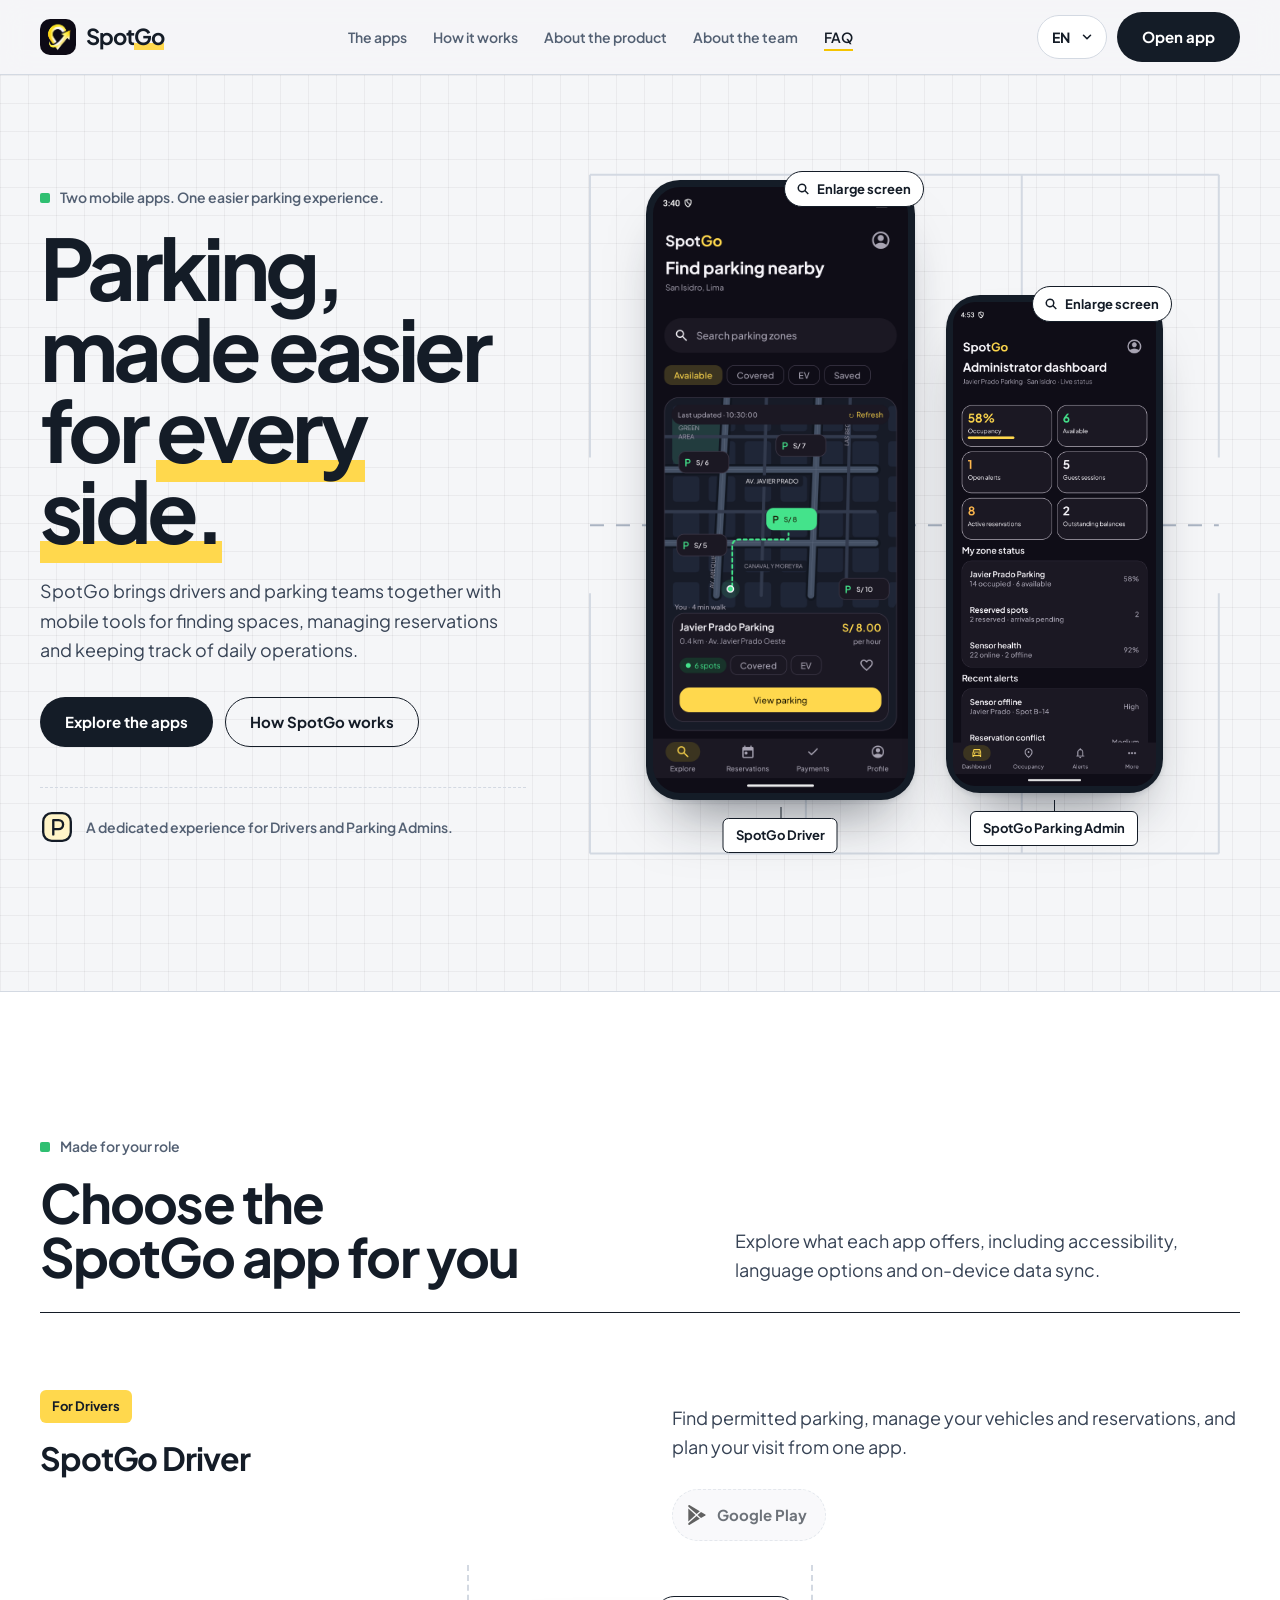
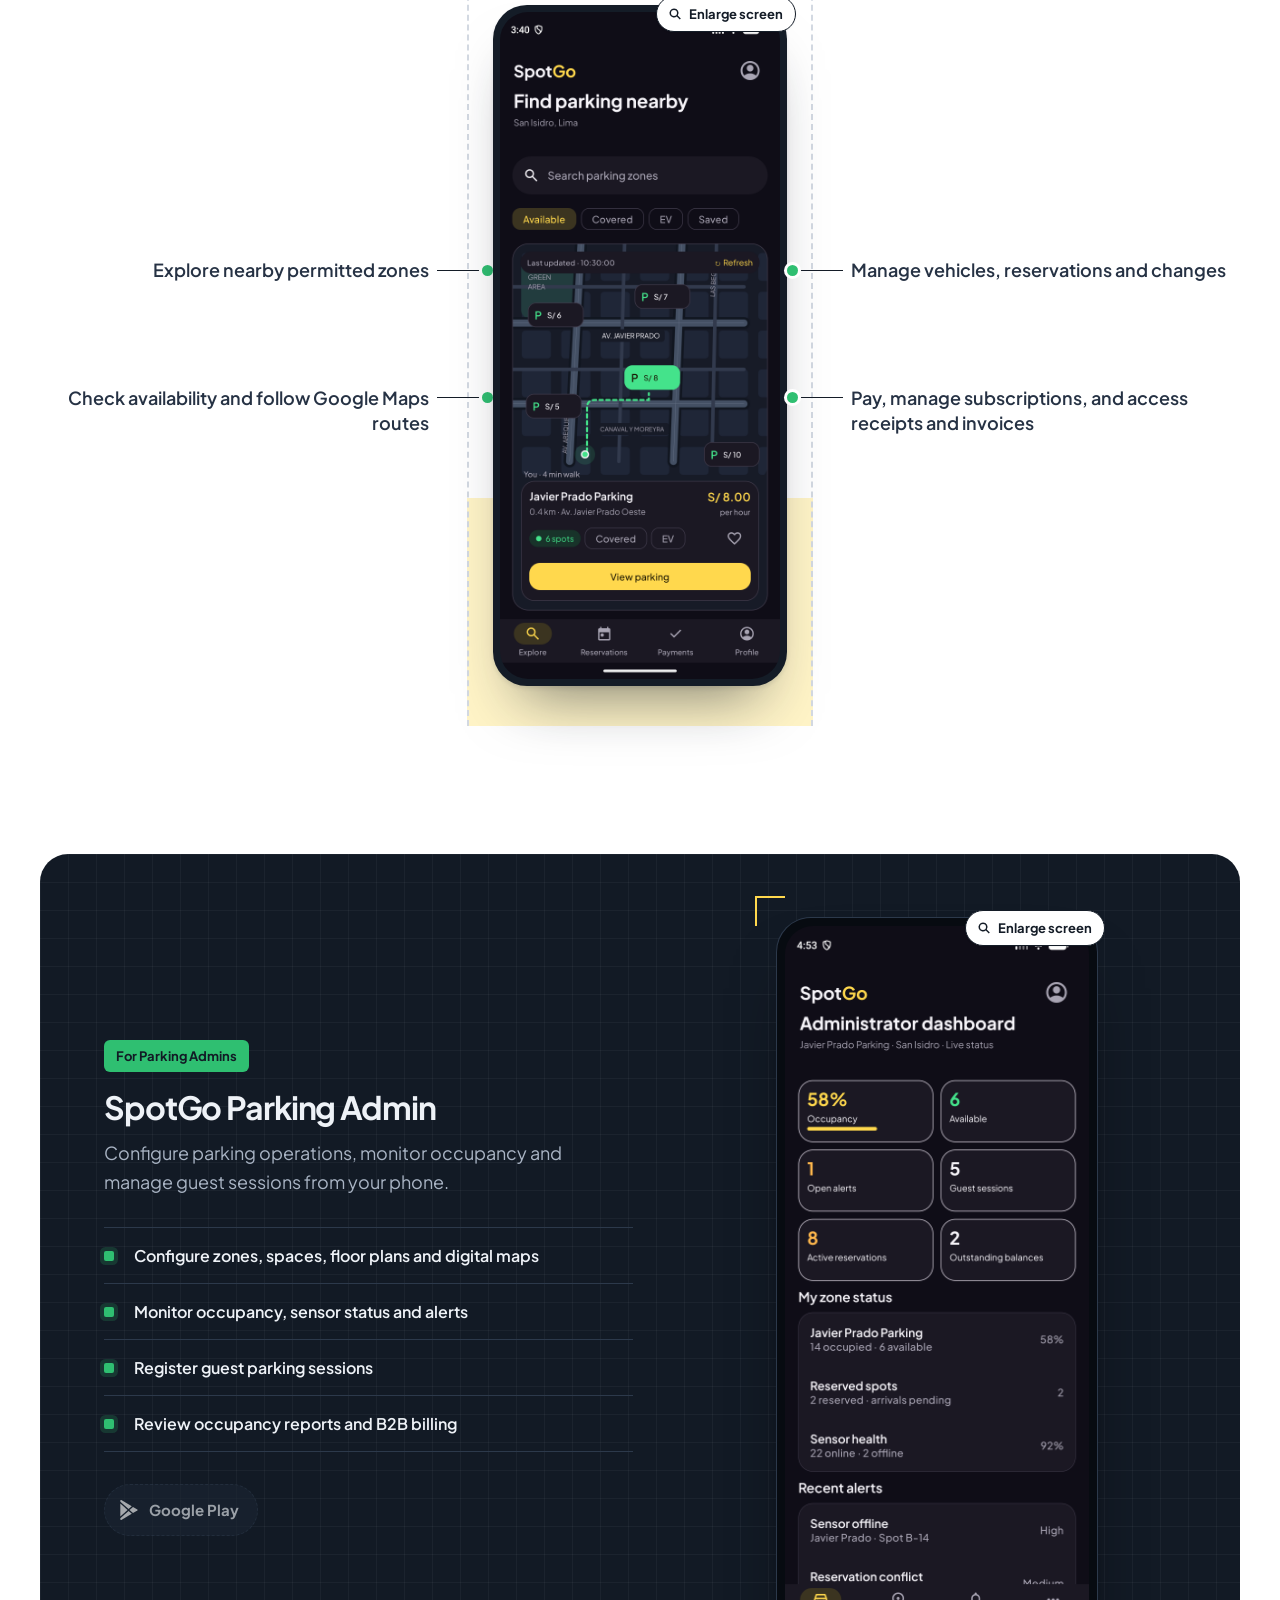
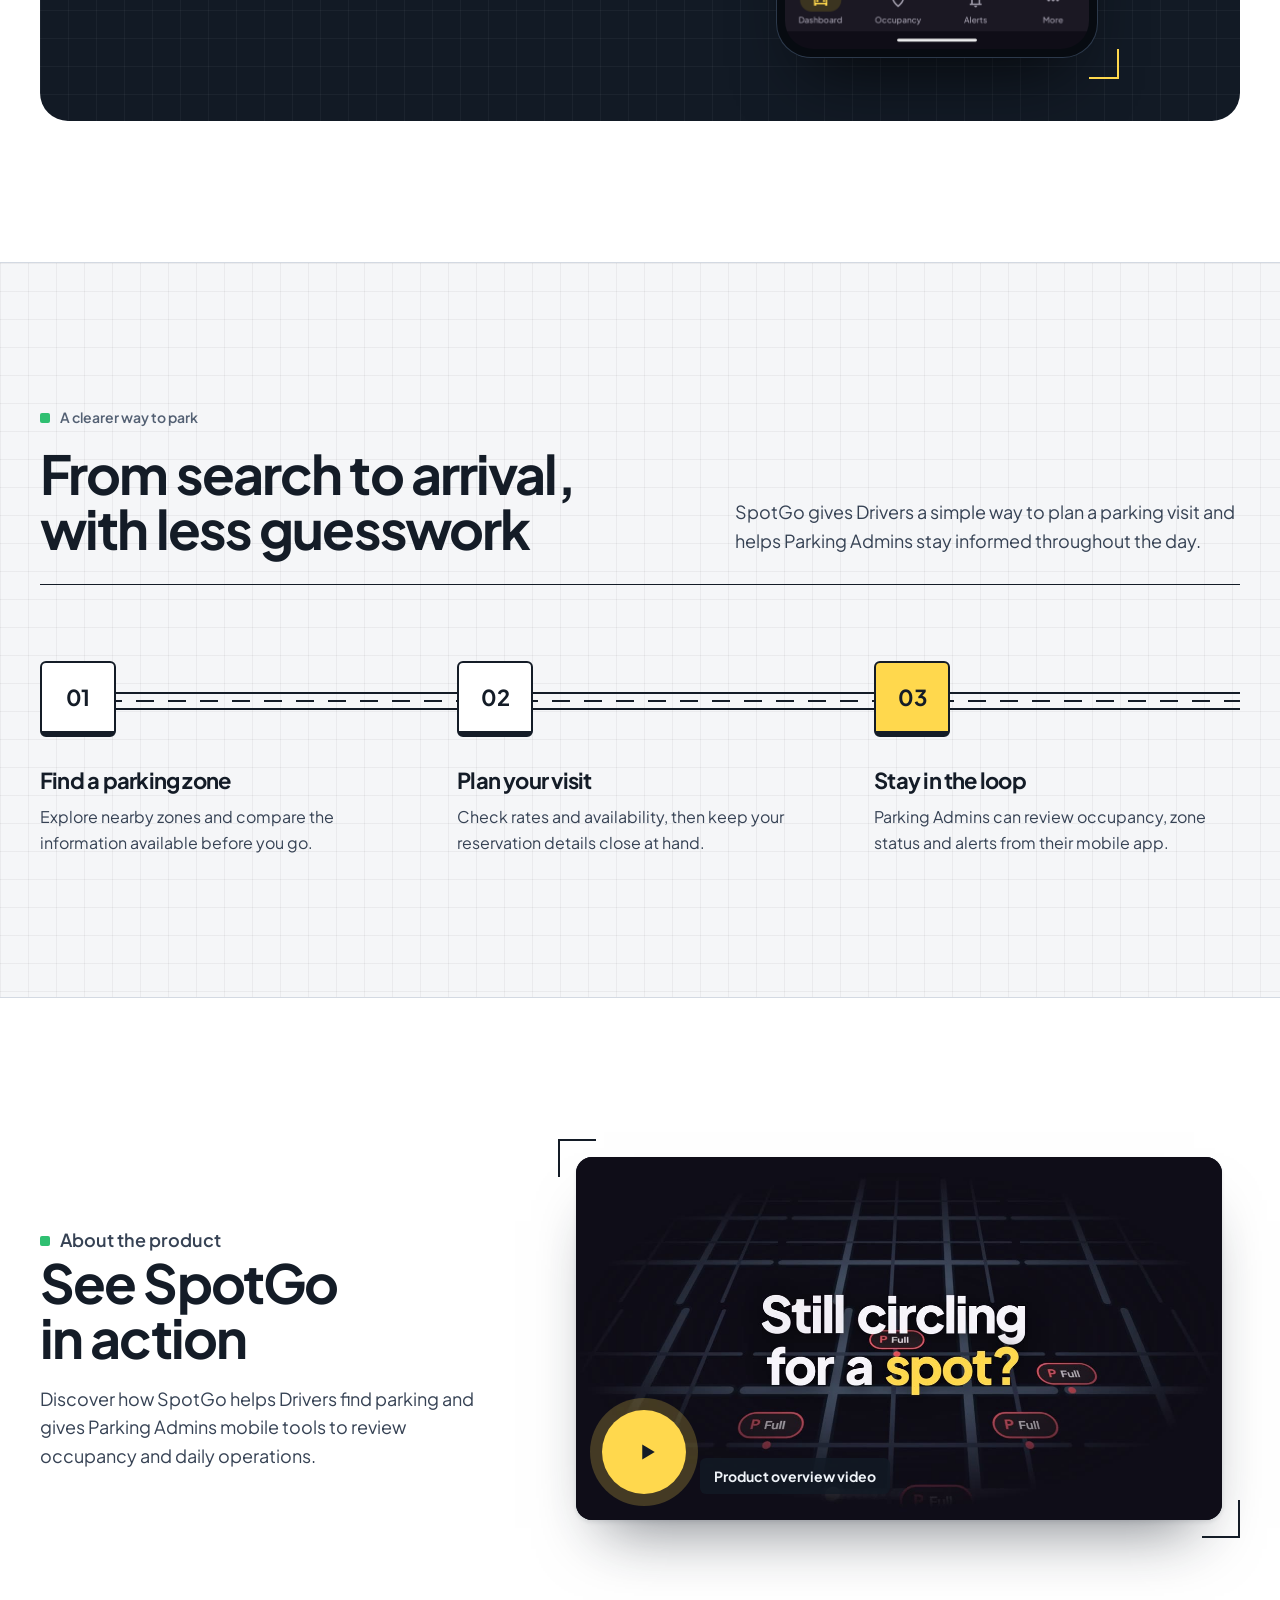
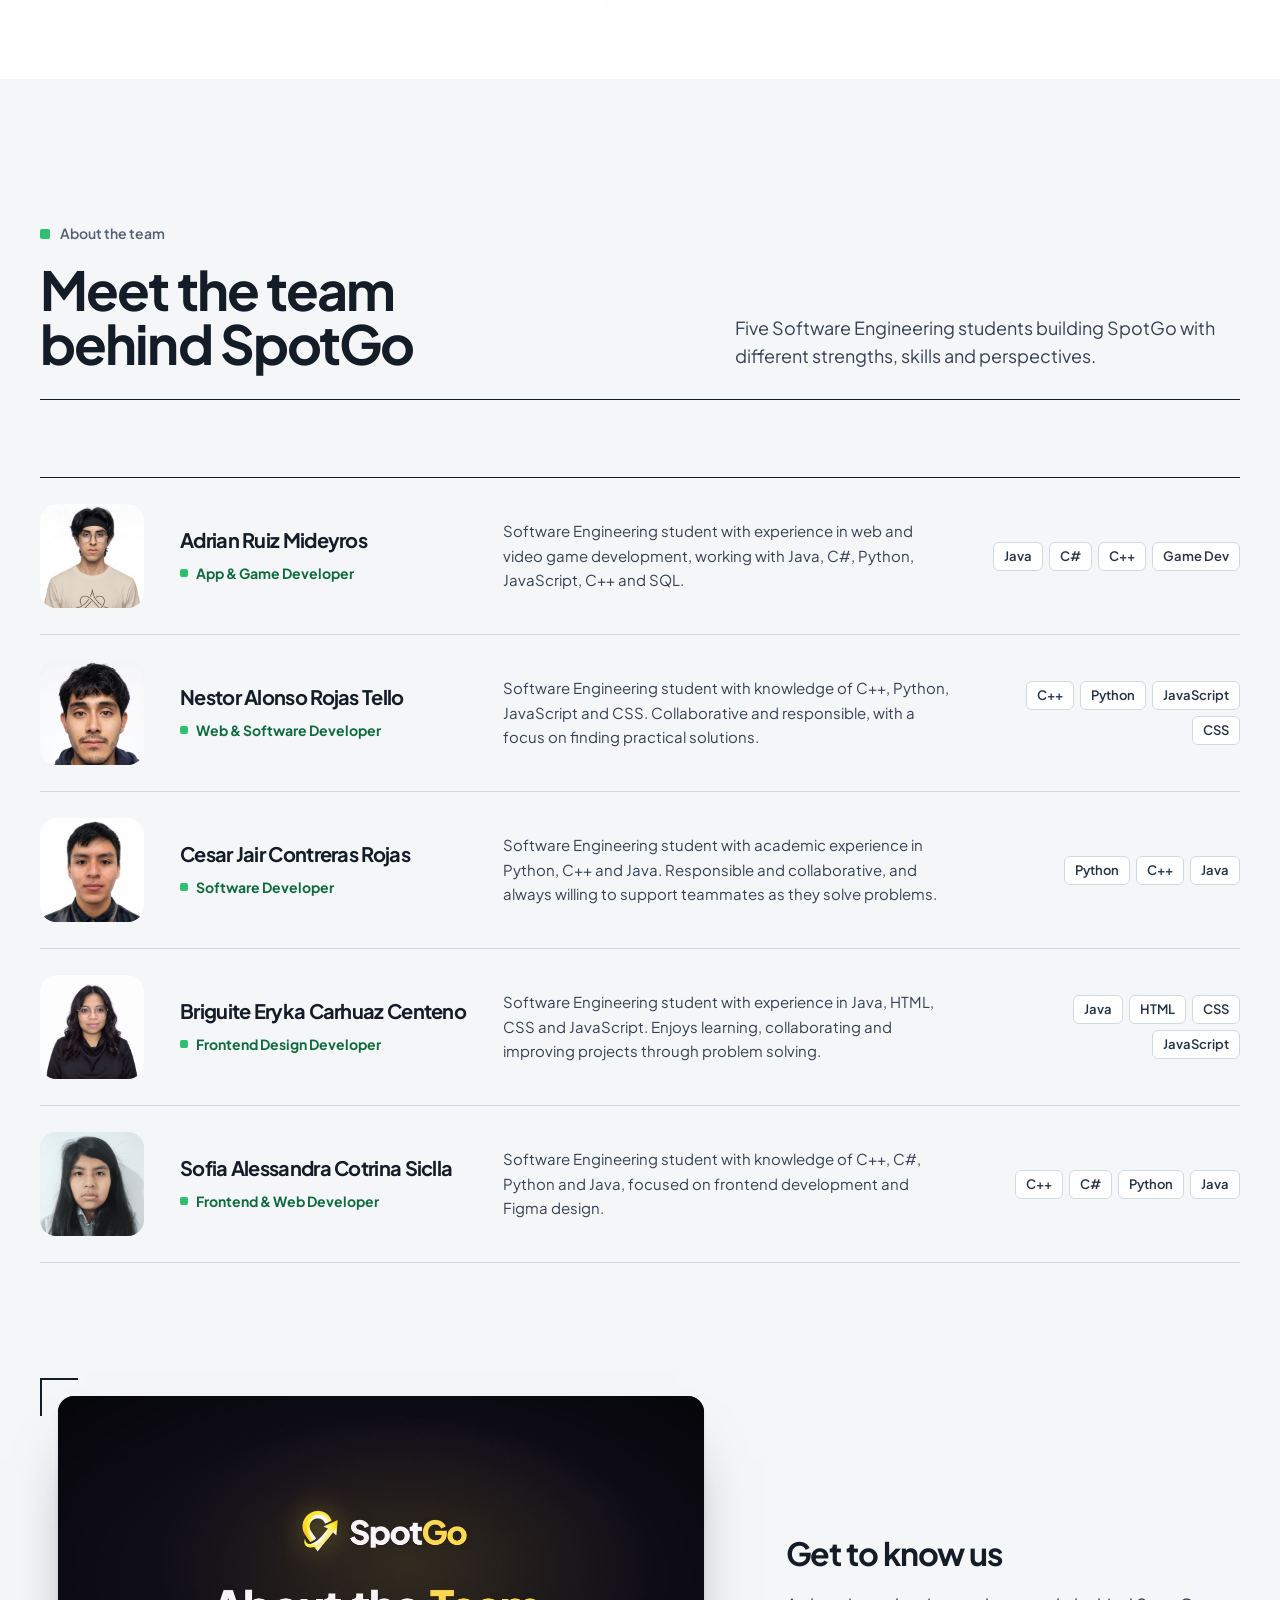
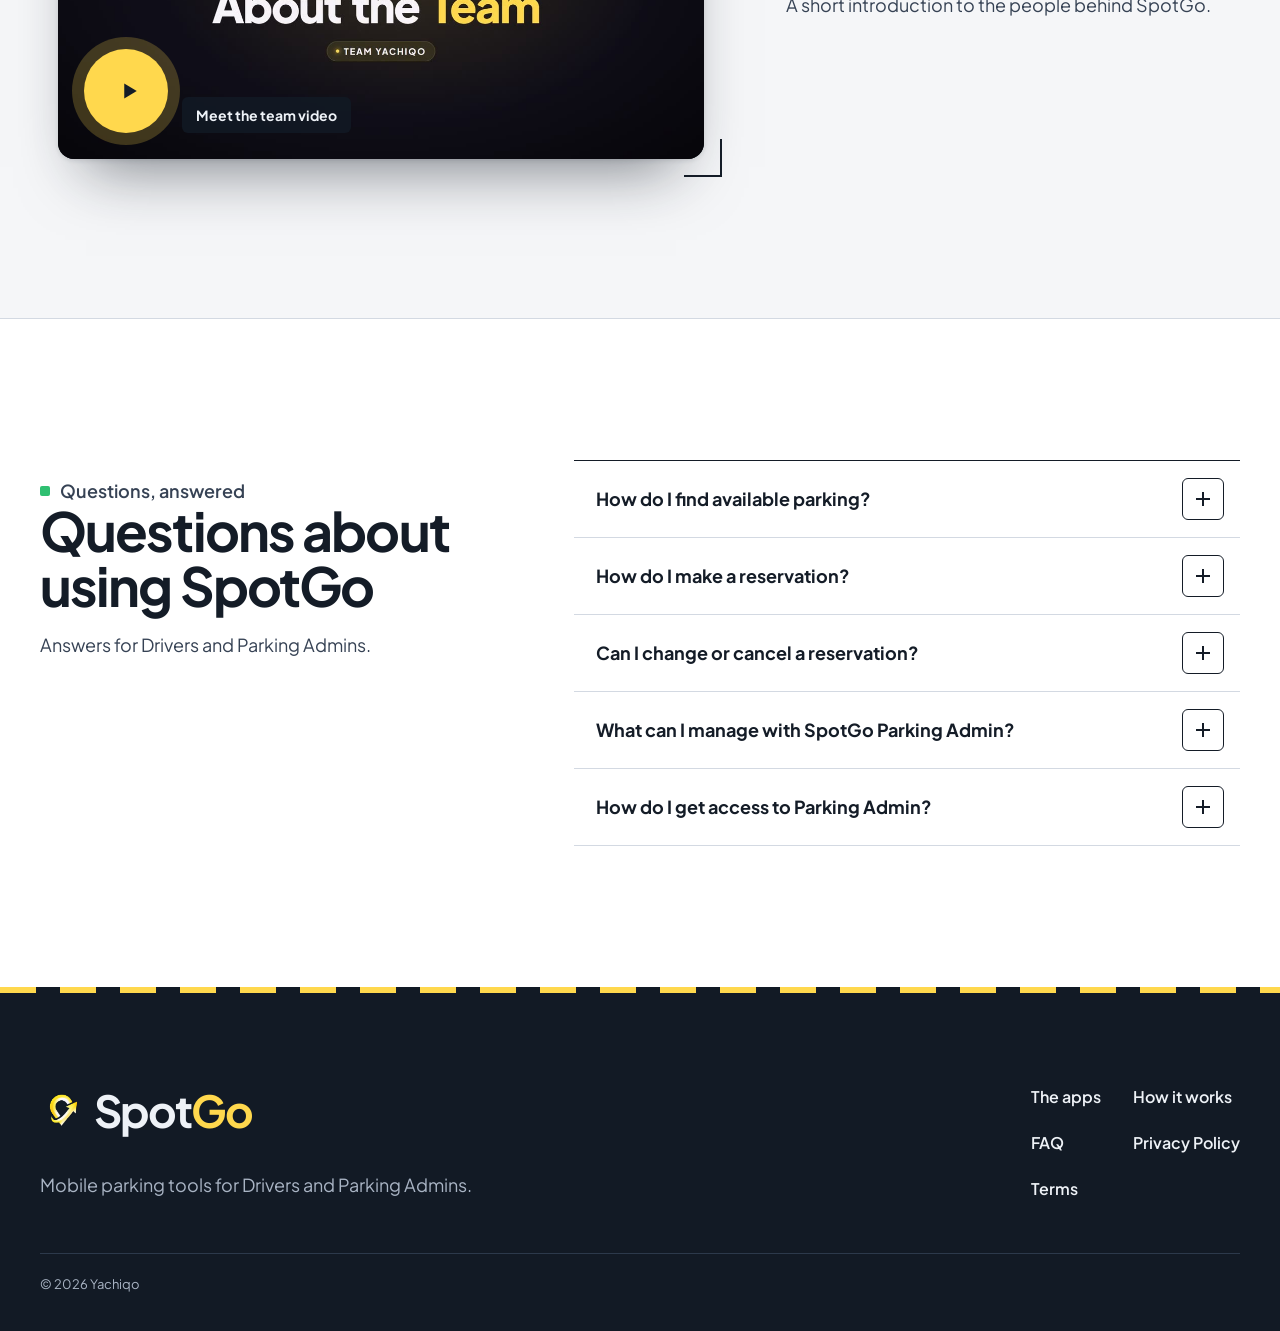
==== commit 66ea98b2: "feat: update SpotGo landing page - Hero and app sections showing the full SpotGo Driver and Parking " ====
--- a/index.html
+++ b/index.html
@@ -3,7 +3,7 @@
   <head>
     <meta charset="UTF-8" />
     <meta name="viewport" content="width=device-width, initial-scale=1.0" />
-    <meta name="theme-color" content="#f3f4f7" />
+    <meta name="theme-color" content="#f5f6f8" />
     <meta
       name="description"
       content="Meet SpotGo: mobile parking apps for drivers and parking teams. Find a space, manage reservations and follow parking operations."
@@ -20,7 +20,7 @@
     <header class="site-header">
       <nav class="nav-shell page-width" aria-label="Main navigation" data-i18n-aria-label="accessibility.navigation">
         <a class="brand" href="./" data-scroll-to-top aria-label="SpotGo home">
-          <img src="assets/spotgo-logo-w-bg.png" alt="" width="38" height="38" />
+          <img src="assets/spotgo-logo-w-bg.png" alt="" width="36" height="36" />
           <span>Spot<span class="brand-accent">Go</span></span>
         </a>
 
@@ -67,267 +67,281 @@
     </header>
 
     <main id="main">
-      <section class="hero page-width">
-        <div class="hero-copy">
-          <p class="eyebrow"><span class="eyebrow-dot"></span><span data-i18n="hero.eyebrow">Two mobile apps. One easier parking experience.</span></p>
-          <h1 data-i18n-html="hero.title">Parking, made easier<br />for <em>every side.</em></h1>
-          <p class="hero-description" data-i18n="hero.description">
-            SpotGo brings drivers and parking teams together with mobile tools for finding spaces, managing reservations and keeping track of daily operations.
-          </p>
-          <div class="hero-actions">
-            <a class="button button-primary" href="#apps" data-i18n="hero.primary">Explore the apps</a>
-            <a class="button button-quiet" href="#how-it-works" data-i18n="hero.secondary">How SpotGo works <span aria-hidden="true">↗</span></a>
-          </div>
-          <div class="hero-note">
-            <span class="hero-note-icon" aria-hidden="true">✦</span>
-            <span data-i18n="hero.note">A dedicated experience for Drivers and Parking Admins.</span>
-          </div>
-        </div>
-
-        <div class="hero-preview" aria-label="SpotGo mobile app previews" data-i18n-aria-label="accessibility.preview">
-          <div class="preview-glow" aria-hidden="true"></div>
-          <figure class="phone-preview phone-preview-driver">
-            <img
-              src="assets/driver-app-preview.png"
-              alt="SpotGo Driver app showing nearby parking zones"
-              data-i18n-alt="images.driver"
-            />
-            <figcaption data-i18n="apps.driver.name">SpotGo Driver</figcaption>
-          </figure>
-          <figure class="phone-preview phone-preview-admin">
-            <img
-              src="assets/parking-admin-app-preview.png"
-              alt="SpotGo Parking Admin app showing an occupancy dashboard"
-              data-i18n-alt="images.admin"
-            />
-            <figcaption data-i18n="apps.admin.name">SpotGo Parking Admin</figcaption>
-          </figure>
-          <span class="preview-orbit preview-orbit-one" aria-hidden="true"></span>
+      <!-- Hero: a parking-level floor plan where the two real app screens are parked. -->
+      <section class="hero">
+        <div class="page-width hero-grid">
+          <div class="hero-copy">
+            <p class="eyebrow"><span class="eyebrow-dot"></span><span data-i18n="hero.eyebrow">Two mobile apps. One easier parking experience.</span></p>
+            <h1 data-i18n-html="hero.title">Parking, made easier<br />for <em>every side.</em></h1>
+            <p class="hero-description" data-i18n="hero.description">
+              SpotGo brings drivers and parking teams together with mobile tools for finding spaces, managing reservations and keeping track of daily operations.
+            </p>
+            <div class="hero-actions">
+              <a class="button button-primary" href="#apps" data-i18n="hero.primary">Explore the apps</a>
+              <a class="button button-outline" href="#how-it-works" data-i18n="hero.secondary">How SpotGo works</a>
+            </div>
+            <p class="hero-note">
+              <svg class="hero-note-icon" viewBox="0 0 32 32" aria-hidden="true" focusable="false">
+                <rect x="3" y="3" width="26" height="26" rx="8" />
+                <path d="M12.5 23V9.5h5a4.25 4.25 0 0 1 0 8.5h-5" />
+              </svg>
+              <span data-i18n="hero.note">A dedicated experience for Drivers and Parking Admins.</span>
+            </p>
+          </div>
+
+          <!-- The real screens lead; the floor plan is a quiet backdrop of bays behind them. -->
+          <div class="hero-plan" aria-label="SpotGo mobile app previews" data-i18n-aria-label="accessibility.preview">
+            <svg class="plan-drawing" viewBox="0 0 640 640" preserveAspectRatio="none" aria-hidden="true" focusable="false">
+              <path class="plan-bays" d="M20 20h600M20 20v250M226 20v250M432 20v250M620 20v250M20 620h600M20 620V390M226 620V390M432 620V390M620 620V390" />
+              <path class="plan-lane" d="M20 330h600" />
+              <path class="plan-arrow" d="M470 304h70m-14-10 14 10-14 10" />
+              <circle class="plan-free" cx="526" cy="520" r="7" />
+            </svg>
+            <figure class="phone phone-driver">
+              <button class="screen-trigger" type="button" data-screen="driver" data-screen-name-key="apps.driver.name">
+                <img src="assets/driver-app-preview.png" alt="SpotGo Driver app showing nearby parking zones" data-i18n-alt="images.driver" width="1236" height="2940" />
+                <span class="screen-chip"><svg viewBox="0 0 16 16" aria-hidden="true"><path d="M7 2.5a4.5 4.5 0 1 0 2.8 8l3 3 1-1-3-3A4.5 4.5 0 0 0 7 2.5Zm0 1.5a3 3 0 1 1 0 6 3 3 0 0 1 0-6Z" /></svg><span data-i18n="viewer.open">Enlarge screen</span></span>
+              </button>
+              <figcaption data-i18n="apps.driver.name">SpotGo Driver</figcaption>
+            </figure>
+            <figure class="phone phone-admin">
+              <button class="screen-trigger" type="button" data-screen="admin" data-screen-name-key="apps.admin.name">
+                <img src="assets/parking-admin-app-preview.png" alt="SpotGo Parking Admin app showing an occupancy dashboard" data-i18n-alt="images.admin" width="1236" height="2940" />
+                <span class="screen-chip"><svg viewBox="0 0 16 16" aria-hidden="true"><path d="M7 2.5a4.5 4.5 0 1 0 2.8 8l3 3 1-1-3-3A4.5 4.5 0 0 0 7 2.5Zm0 1.5a3 3 0 1 1 0 6 3 3 0 0 1 0-6Z" /></svg><span data-i18n="viewer.open">Enlarge screen</span></span>
+              </button>
+              <figcaption data-i18n="apps.admin.name">SpotGo Parking Admin</figcaption>
+            </figure>
+          </div>
         </div>
       </section>
 
       <section class="apps-section" id="apps">
         <div class="page-width">
-          <div class="section-heading">
-            <p class="eyebrow"><span class="eyebrow-dot"></span><span data-i18n="apps.eyebrow">Made for your role</span></p>
-            <h2 data-i18n="apps.title">Choose the SpotGo app for you</h2>
+          <header class="split-heading" data-reveal>
+            <div>
+              <p class="eyebrow"><span class="eyebrow-dot"></span><span data-i18n="apps.eyebrow">Made for your role</span></p>
+              <h2 data-i18n="apps.title">Choose the SpotGo app for you</h2>
+            </div>
             <p data-i18n="apps.description">Explore what each app offers, including accessibility, language options and on-device data sync.</p>
-          </div>
-
-          <div class="apps-grid">
-            <article class="app-card app-card-driver">
-              <div class="app-card-copy">
-                <span class="role-label" data-i18n="apps.driver.role">For Drivers</span>
-                <h3 data-i18n="apps.driver.name">SpotGo Driver</h3>
-                <p data-i18n="apps.driver.description">Find permitted parking, manage your vehicles and reservations, and plan your visit from one app.</p>
-                <ul class="feature-list">
-                  <li data-i18n="apps.driver.feature1">Explore nearby permitted zones</li>
-                  <li data-i18n="apps.driver.feature2">Check availability and follow Google Maps routes</li>
-                  <li data-i18n="apps.driver.feature3">Manage vehicles, reservations and changes</li>
-                  <li data-i18n="apps.driver.feature4">Pay, manage subscriptions, and access receipts and invoices</li>
-                </ul>
-                <button class="store-button" type="button" disabled>
-                  <img class="play-mark" src="assets/play-store.svg" alt="" aria-hidden="true" />
-                  <span class="store-copy"><strong data-i18n="store.google">Google Play</strong></span>
+          </header>
+
+          <!-- Driver: specification sheet, the screen sits in a parking lane with its features annotated around it. -->
+          <article class="chapter chapter-driver" data-reveal aria-labelledby="driverAppTitle">
+            <div class="chapter-head">
+              <span class="role-label" data-i18n="apps.driver.role">For Drivers</span>
+              <h3 id="driverAppTitle" data-i18n="apps.driver.name">SpotGo Driver</h3>
+              <p data-i18n="apps.driver.description">Find permitted parking, manage your vehicles and reservations, and plan your visit from one app.</p>
+              <button class="store-button" type="button" disabled>
+                <img class="play-mark" src="assets/play-store.svg" alt="" aria-hidden="true" />
+                <span class="store-copy"><strong data-i18n="store.google">Google Play</strong></span>
+              </button>
+            </div>
+            <div class="spec-sheet">
+              <ul class="spec-list spec-list-start">
+                <li data-i18n="apps.driver.feature1">Explore nearby permitted zones</li>
+                <li data-i18n="apps.driver.feature2">Check availability and follow Google Maps routes</li>
+              </ul>
+              <figure class="spec-phone">
+                <button class="screen-trigger" type="button" data-screen="driver" data-screen-name-key="apps.driver.name">
+                  <img src="assets/driver-app-preview.png" alt="SpotGo Driver app screen" data-i18n-alt="images.driver" width="1236" height="2940" loading="lazy" />
+                  <span class="screen-chip"><svg viewBox="0 0 16 16" aria-hidden="true"><path d="M7 2.5a4.5 4.5 0 1 0 2.8 8l3 3 1-1-3-3A4.5 4.5 0 0 0 7 2.5Zm0 1.5a3 3 0 1 1 0 6 3 3 0 0 1 0-6Z" /></svg><span data-i18n="viewer.open">Enlarge screen</span></span>
                 </button>
-              </div>
-              <div class="app-card-visual">
-                <img
-                  src="assets/driver-app-preview.png"
-                  alt="SpotGo Driver app screen"
-                  data-i18n-alt="images.driver"
-                  loading="lazy"
-                />
-              </div>
-            </article>
-
-            <article class="app-card app-card-admin">
-              <div class="app-card-copy">
-                <span class="role-label" data-i18n="apps.admin.role">For Parking Admins</span>
-                <h3 data-i18n="apps.admin.name">SpotGo Parking Admin</h3>
-                <p data-i18n="apps.admin.description">Configure parking operations, monitor occupancy and manage guest sessions from your phone.</p>
-                <ul class="feature-list">
-                  <li data-i18n="apps.admin.feature1">Configure zones, spaces, floor plans and digital maps</li>
-                  <li data-i18n="apps.admin.feature2">Monitor occupancy, sensor status and alerts</li>
-                  <li data-i18n="apps.admin.feature3">Register guest parking sessions</li>
-                  <li data-i18n="apps.admin.feature4">Review occupancy reports and B2B billing</li>
-                </ul>
-                <button class="store-button" type="button" disabled>
-                  <img class="play-mark" src="assets/play-store.svg" alt="" aria-hidden="true" />
-                  <span class="store-copy"><strong data-i18n="store.google">Google Play</strong></span>
-                </button>
-              </div>
-              <div class="app-card-visual">
-                <img
-                  src="assets/parking-admin-app-preview.png"
-                  alt="SpotGo Parking Admin app screen"
-                  data-i18n-alt="images.admin"
-                  loading="lazy"
-                />
-              </div>
-            </article>
-          </div>
-        </div>
-      </section>
-
-      <section class="how-section page-width" id="how-it-works">
-        <div class="section-heading section-heading-left">
-          <p class="eyebrow"><span class="eyebrow-dot"></span><span data-i18n="how.eyebrow">A clearer way to park</span></p>
-          <h2 data-i18n="how.title">From search to arrival, with less guesswork</h2>
-          <p data-i18n="how.description">SpotGo gives Drivers a simple way to plan a parking visit and helps Parking Admins stay informed throughout the day.</p>
-        </div>
-        <div class="how-grid">
-          <article class="how-card">
-            <span class="step-number">01</span>
-            <h3 data-i18n="how.step1.title">Find a parking zone</h3>
-            <p data-i18n="how.step1.description">Explore nearby zones and compare the information available before you go.</p>
+              </figure>
+              <ul class="spec-list spec-list-end">
+                <li data-i18n="apps.driver.feature3">Manage vehicles, reservations and changes</li>
+                <li data-i18n="apps.driver.feature4">Pay, manage subscriptions, and access receipts and invoices</li>
+              </ul>
+            </div>
           </article>
-          <article class="how-card">
-            <span class="step-number">02</span>
-            <h3 data-i18n="how.step2.title">Plan your visit</h3>
-            <p data-i18n="how.step2.description">Check rates and availability, then keep your reservation details close at hand.</p>
+
+          <!-- Parking Admin: operations console, a darker control surface with status rows. -->
+          <article class="chapter chapter-admin" data-reveal aria-labelledby="adminAppTitle">
+            <div class="console-copy">
+              <span class="role-label" data-i18n="apps.admin.role">For Parking Admins</span>
+              <h3 id="adminAppTitle" data-i18n="apps.admin.name">SpotGo Parking Admin</h3>
+              <p data-i18n="apps.admin.description">Configure parking operations, monitor occupancy and manage guest sessions from your phone.</p>
+              <ul class="console-list">
+                <li data-i18n="apps.admin.feature1">Configure zones, spaces, floor plans and digital maps</li>
+                <li data-i18n="apps.admin.feature2">Monitor occupancy, sensor status and alerts</li>
+                <li data-i18n="apps.admin.feature3">Register guest parking sessions</li>
+                <li data-i18n="apps.admin.feature4">Review occupancy reports and B2B billing</li>
+              </ul>
+              <button class="store-button store-button-dark" type="button" disabled>
+                <img class="play-mark" src="assets/play-store.svg" alt="" aria-hidden="true" />
+                <span class="store-copy"><strong data-i18n="store.google">Google Play</strong></span>
+              </button>
+            </div>
+            <figure class="console-screen">
+              <button class="screen-trigger" type="button" data-screen="admin" data-screen-name-key="apps.admin.name">
+                <img src="assets/parking-admin-app-preview.png" alt="SpotGo Parking Admin app screen" data-i18n-alt="images.admin" width="1236" height="2940" loading="lazy" />
+                <span class="screen-chip"><svg viewBox="0 0 16 16" aria-hidden="true"><path d="M7 2.5a4.5 4.5 0 1 0 2.8 8l3 3 1-1-3-3A4.5 4.5 0 0 0 7 2.5Zm0 1.5a3 3 0 1 1 0 6 3 3 0 0 1 0-6Z" /></svg><span data-i18n="viewer.open">Enlarge screen</span></span>
+              </button>
+            </figure>
           </article>
-          <article class="how-card">
-            <span class="step-number">03</span>
-            <h3 data-i18n="how.step3.title">Stay in the loop</h3>
-            <p data-i18n="how.step3.description">Parking Admins can review occupancy, zone status and alerts from their mobile app.</p>
-          </article>
+        </div>
+      </section>
+
+      <!-- How it works: a real sequence, drawn as stops along one lane. -->
+      <section class="how-section" id="how-it-works">
+        <div class="page-width">
+          <header class="split-heading" data-reveal>
+            <div>
+              <p class="eyebrow"><span class="eyebrow-dot"></span><span data-i18n="how.eyebrow">A clearer way to park</span></p>
+              <h2 data-i18n="how.title">From search to arrival, with less guesswork</h2>
+            </div>
+            <p data-i18n="how.description">SpotGo gives Drivers a simple way to plan a parking visit and helps Parking Admins stay informed throughout the day.</p>
+          </header>
+          <ol class="route" data-reveal>
+            <li class="route-stop">
+              <span class="step-number" aria-hidden="true">01</span>
+              <h3 data-i18n="how.step1.title">Find a parking zone</h3>
+              <p data-i18n="how.step1.description">Explore nearby zones and compare the information available before you go.</p>
+            </li>
+            <li class="route-stop">
+              <span class="step-number" aria-hidden="true">02</span>
+              <h3 data-i18n="how.step2.title">Plan your visit</h3>
+              <p data-i18n="how.step2.description">Check rates and availability, then keep your reservation details close at hand.</p>
+            </li>
+            <li class="route-stop">
+              <span class="step-number" aria-hidden="true">03</span>
+              <h3 data-i18n="how.step3.title">Stay in the loop</h3>
+              <p data-i18n="how.step3.description">Parking Admins can review occupancy, zone status and alerts from their mobile app.</p>
+            </li>
+          </ol>
         </div>
       </section>
 
       <section class="product-section" id="about-product">
-        <div class="page-width">
-          <div class="section-heading">
+        <div class="page-width media-grid" data-reveal>
+          <header class="media-heading">
             <p class="eyebrow"><span class="eyebrow-dot"></span><span data-i18n="product.eyebrow">About the product</span></p>
             <h2 data-i18n="product.title">See SpotGo in action</h2>
             <p data-i18n="product.description">Discover how SpotGo helps Drivers find parking and gives Parking Admins mobile tools to review occupancy and daily operations.</p>
-          </div>
-
-          <!-- Product overview video, played in the page with native controls. -->
-          <div class="video-embed" data-video-embed>
-            <video
-              controls
-              playsinline
-              preload="none"
-              aria-label="SpotGo product overview video"
-              data-i18n-aria-label="video.productTitle"
-              hidden
-            >
-              <source src="assets/videos/spotgo-product-video.mp4" type="video/mp4" />
-            </video>
-            <button class="video-placeholder" type="button" data-video-play>
-              <span class="video-placeholder-icon" aria-hidden="true">
-                <svg viewBox="0 0 24 24"><path d="m9 6 10 6-10 6z" /></svg>
-              </span>
-              <span class="video-placeholder-label" data-i18n="video.productLabel">Product overview video</span>
-            </button>
-          </div>
-        </div>
-      </section>
-
-      <section class="team-section" id="about-team">
-        <div class="page-width">
-          <div class="section-heading">
-            <p class="eyebrow"><span class="eyebrow-dot"></span><span data-i18n="team.eyebrow">About the team</span></p>
-            <h2 data-i18n="team.title">Meet the team behind SpotGo</h2>
-            <p data-i18n="team.description">Five Software Engineering students building SpotGo with different strengths, skills and perspectives.</p>
-          </div>
-
-          <div class="team-grid">
-            <article class="team-card">
-              <div class="team-photo-wrap">
-                <img class="team-photo" src="assets/adrian-photo.png" alt="Adrian Ruiz Mideyros" data-i18n-alt="team.member.adrian.alt" loading="lazy" decoding="async" />
-              </div>
-              <div class="team-card-content">
-                <p class="team-role" data-i18n="team.member.adrian.role">App &amp; Game Developer</p>
-                <h3 class="team-name" data-i18n="team.member.adrian.name">Adrian Ruiz Mideyros</h3>
-                <p class="team-bio" data-i18n="team.member.adrian.bio">Software Engineering student with experience in web and video game development, working with Java, C#, Python, JavaScript, C++ and SQL.</p>
-                <ul class="team-tags" aria-label="Skills" data-i18n-aria-label="team.skills">
-                  <li>Java</li><li>C#</li><li>C++</li><li>Game Dev</li>
-                </ul>
-              </div>
-            </article>
-
-            <article class="team-card">
-              <div class="team-photo-wrap">
-                <img class="team-photo" src="assets/nestor-photo.png" alt="Nestor Alonso Rojas Tello" data-i18n-alt="team.member.nestor.alt" loading="lazy" decoding="async" />
-              </div>
-              <div class="team-card-content">
-                <p class="team-role" data-i18n="team.member.nestor.role">Web &amp; Software Developer</p>
-                <h3 class="team-name" data-i18n="team.member.nestor.name">Nestor Alonso Rojas Tello</h3>
-                <p class="team-bio" data-i18n="team.member.nestor.bio">Software Engineering student with knowledge of C++, Python, JavaScript and CSS. Collaborative and responsible, with a focus on finding practical solutions.</p>
-                <ul class="team-tags" aria-label="Skills" data-i18n-aria-label="team.skills">
-                  <li>C++</li><li>Python</li><li>JavaScript</li><li>CSS</li>
-                </ul>
-              </div>
-            </article>
-
-            <article class="team-card">
-              <div class="team-photo-wrap">
-                <img class="team-photo" src="assets/cesar-photo.png" alt="Cesar Jair Contreras Rojas" data-i18n-alt="team.member.cesar.alt" loading="lazy" decoding="async" />
-              </div>
-              <div class="team-card-content">
-                <p class="team-role" data-i18n="team.member.cesar.role">Software Developer</p>
-                <h3 class="team-name" data-i18n="team.member.cesar.name">Cesar Jair Contreras Rojas</h3>
-                <p class="team-bio" data-i18n="team.member.cesar.bio">Software Engineering student with academic experience in Python, C++ and Java. Responsible and collaborative, and always willing to support teammates as they solve problems.</p>
-                <ul class="team-tags" aria-label="Skills" data-i18n-aria-label="team.skills">
-                  <li>Python</li><li>C++</li><li>Java</li>
-                </ul>
-              </div>
-            </article>
-
-            <article class="team-card">
-              <div class="team-photo-wrap">
-                <img class="team-photo" src="assets/briguite-photo.png" alt="Briguite Eryka Carhuaz Centeno" data-i18n-alt="team.member.briguite.alt" loading="lazy" decoding="async" />
-              </div>
-              <div class="team-card-content">
-                <p class="team-role" data-i18n="team.member.briguite.role">Frontend Design Developer</p>
-                <h3 class="team-name" data-i18n="team.member.briguite.name">Briguite Eryka Carhuaz Centeno</h3>
-                <p class="team-bio" data-i18n="team.member.briguite.bio">Software Engineering student with experience in Java, HTML, CSS and JavaScript. Enjoys learning, collaborating and improving projects through problem solving.</p>
-                <ul class="team-tags" aria-label="Skills" data-i18n-aria-label="team.skills">
-                  <li>Java</li><li>HTML</li><li>CSS</li><li>JavaScript</li>
-                </ul>
-              </div>
-            </article>
-
-            <article class="team-card">
-              <div class="team-photo-wrap">
-                <img class="team-photo" src="assets/sofia-photo.png" alt="Sofia Alessandra Cotrina Siclla" data-i18n-alt="team.member.sofia.alt" loading="lazy" decoding="async" />
-              </div>
-              <div class="team-card-content">
-                <p class="team-role" data-i18n="team.member.sofia.role">Frontend &amp; Web Developer</p>
-                <h3 class="team-name" data-i18n="team.member.sofia.name">Sofia Alessandra Cotrina Siclla</h3>
-                <p class="team-bio" data-i18n="team.member.sofia.bio">Software Engineering student with knowledge of C++, C#, Python and Java, focused on frontend development and Figma design.</p>
-                <ul class="team-tags" aria-label="Skills" data-i18n-aria-label="team.skills">
-                  <li>C++</li><li>C#</li><li>Python</li><li>Java</li>
-                </ul>
-              </div>
-            </article>
-          </div>
-
-          <div class="team-video">
-            <div class="team-video-heading">
-              <h3 data-i18n="team.video.title">Meet us in person</h3>
-              <p data-i18n="team.video.description">A quick look at who we are and what we are building.</p>
-            </div>
-            <!-- Team video, played in the page with native controls. -->
+          </header>
+          <div class="video-frame">
             <div class="video-embed" data-video-embed>
               <video
                 controls
                 playsinline
                 preload="none"
-                aria-label="SpotGo team video"
-                data-i18n-aria-label="video.teamTitle"
+                poster="assets/videos/spotgo-product-poster.jpg"
+                aria-label="SpotGo product overview video"
+                data-i18n-aria-label="video.productTitle"
                 hidden
               >
-                <source src="assets/videos/spotgo-team-video.mp4" type="video/mp4" />
+                <source src="assets/videos/spotgo-product-video.mp4" type="video/mp4" />
               </video>
               <button class="video-placeholder" type="button" data-video-play>
+                <img class="video-cover" src="assets/videos/spotgo-product-poster.jpg" alt="" />
                 <span class="video-placeholder-icon" aria-hidden="true">
                   <svg viewBox="0 0 24 24"><path d="m9 6 10 6-10 6z" /></svg>
                 </span>
-                <span class="video-placeholder-label" data-i18n="video.teamLabel">Meet the team video</span>
-              </button>
+                <span class="video-placeholder-label" data-i18n="video.productLabel">Product overview video</span>
+              </button>
+            </div>
+          </div>
+        </div>
+      </section>
+
+      <section class="team-section" id="about-team">
+        <div class="page-width">
+          <header class="split-heading" data-reveal>
+            <div>
+              <p class="eyebrow"><span class="eyebrow-dot"></span><span data-i18n="team.eyebrow">About the team</span></p>
+              <h2 data-i18n="team.title">Meet the team behind SpotGo</h2>
+            </div>
+            <p data-i18n="team.description">Five Software Engineering students building SpotGo with different strengths, skills and perspectives.</p>
+          </header>
+
+          <!-- Roster: one row per member instead of a grid of identical cards. -->
+          <div class="roster" data-reveal>
+            <article class="member">
+              <img class="member-photo" src="assets/adrian-photo.png" alt="Adrian Ruiz Mideyros" data-i18n-alt="team.member.adrian.alt" loading="lazy" decoding="async" />
+              <div class="member-id">
+                <h3 class="member-name" data-i18n="team.member.adrian.name">Adrian Ruiz Mideyros</h3>
+                <p class="member-role" data-i18n="team.member.adrian.role">App &amp; Game Developer</p>
+              </div>
+              <p class="member-bio" data-i18n="team.member.adrian.bio">Software Engineering student with experience in web and video game development, working with Java, C#, Python, JavaScript, C++ and SQL.</p>
+              <ul class="team-tags" aria-label="Skills" data-i18n-aria-label="team.skills">
+                <li>Java</li><li>C#</li><li>C++</li><li>Game Dev</li>
+              </ul>
+            </article>
+
+            <article class="member">
+              <img class="member-photo" src="assets/nestor-photo.png" alt="Nestor Alonso Rojas Tello" data-i18n-alt="team.member.nestor.alt" loading="lazy" decoding="async" />
+              <div class="member-id">
+                <h3 class="member-name" data-i18n="team.member.nestor.name">Nestor Alonso Rojas Tello</h3>
+                <p class="member-role" data-i18n="team.member.nestor.role">Web &amp; Software Developer</p>
+              </div>
+              <p class="member-bio" data-i18n="team.member.nestor.bio">Software Engineering student with knowledge of C++, Python, JavaScript and CSS. Collaborative and responsible, with a focus on finding practical solutions.</p>
+              <ul class="team-tags" aria-label="Skills" data-i18n-aria-label="team.skills">
+                <li>C++</li><li>Python</li><li>JavaScript</li><li>CSS</li>
+              </ul>
+            </article>
+
+            <article class="member">
+              <img class="member-photo" src="assets/cesar-photo.png" alt="Cesar Jair Contreras Rojas" data-i18n-alt="team.member.cesar.alt" loading="lazy" decoding="async" />
+              <div class="member-id">
+                <h3 class="member-name" data-i18n="team.member.cesar.name">Cesar Jair Contreras Rojas</h3>
+                <p class="member-role" data-i18n="team.member.cesar.role">Software Developer</p>
+              </div>
+              <p class="member-bio" data-i18n="team.member.cesar.bio">Software Engineering student with academic experience in Python, C++ and Java. Responsible and collaborative, and always willing to support teammates as they solve problems.</p>
+              <ul class="team-tags" aria-label="Skills" data-i18n-aria-label="team.skills">
+                <li>Python</li><li>C++</li><li>Java</li>
+              </ul>
+            </article>
+
+            <article class="member">
+              <img class="member-photo" src="assets/briguite-photo.png" alt="Briguite Eryka Carhuaz Centeno" data-i18n-alt="team.member.briguite.alt" loading="lazy" decoding="async" />
+              <div class="member-id">
+                <h3 class="member-name" data-i18n="team.member.briguite.name">Briguite Eryka Carhuaz Centeno</h3>
+                <p class="member-role" data-i18n="team.member.briguite.role">Frontend Design Developer</p>
+              </div>
+              <p class="member-bio" data-i18n="team.member.briguite.bio">Software Engineering student with experience in Java, HTML, CSS and JavaScript. Enjoys learning, collaborating and improving projects through problem solving.</p>
+              <ul class="team-tags" aria-label="Skills" data-i18n-aria-label="team.skills">
+                <li>Java</li><li>HTML</li><li>CSS</li><li>JavaScript</li>
+              </ul>
+            </article>
+
+            <article class="member">
+              <img class="member-photo" src="assets/sofia-photo.png" alt="Sofia Alessandra Cotrina Siclla" data-i18n-alt="team.member.sofia.alt" loading="lazy" decoding="async" />
+              <div class="member-id">
+                <h3 class="member-name" data-i18n="team.member.sofia.name">Sofia Alessandra Cotrina Siclla</h3>
+                <p class="member-role" data-i18n="team.member.sofia.role">Frontend &amp; Web Developer</p>
+              </div>
+              <p class="member-bio" data-i18n="team.member.sofia.bio">Software Engineering student with knowledge of C++, C#, Python and Java, focused on frontend development and Figma design.</p>
+              <ul class="team-tags" aria-label="Skills" data-i18n-aria-label="team.skills">
+                <li>C++</li><li>C#</li><li>Python</li><li>Java</li>
+              </ul>
+            </article>
+          </div>
+
+          <div class="team-video media-grid media-grid-reverse" data-reveal>
+            <header class="media-heading">
+              <h3 data-i18n="team.video.title">Meet us in person</h3>
+              <p data-i18n="team.video.description">A quick look at who we are and what we are building.</p>
+            </header>
+            <div class="video-frame">
+              <div class="video-embed" data-video-embed>
+                <video
+                  controls
+                  playsinline
+                  preload="none"
+                  poster="assets/videos/spotgo-team-poster.jpg"
+                  aria-label="SpotGo team video"
+                  data-i18n-aria-label="video.teamTitle"
+                  hidden
+                >
+                  <source src="assets/videos/spotgo-team-video.mp4" type="video/mp4" />
+                </video>
+                <button class="video-placeholder" type="button" data-video-play>
+                  <img class="video-cover" src="assets/videos/spotgo-team-poster.jpg" alt="" />
+                  <span class="video-placeholder-icon" aria-hidden="true">
+                    <svg viewBox="0 0 24 24"><path d="m9 6 10 6-10 6z" /></svg>
+                  </span>
+                  <span class="video-placeholder-label" data-i18n="video.teamLabel">Meet the team video</span>
+                </button>
+              </div>
             </div>
           </div>
         </div>
@@ -335,12 +349,12 @@
 
       <section class="faq-section" id="faq">
         <div class="page-width faq-layout">
-          <div class="section-heading section-heading-left">
+          <header class="faq-heading">
             <p class="eyebrow"><span class="eyebrow-dot"></span><span data-i18n="faq.eyebrow">Questions, answered</span></p>
             <h2 data-i18n="faq.title">Questions about using SpotGo</h2>
             <p data-i18n="faq.description">Answers for Drivers and Parking Admins.</p>
-          </div>
-          <div class="faq-list">
+          </header>
+          <div class="faq-list" data-reveal>
             <details class="faq-item">
               <summary data-i18n="faq.find.question">How do I find available parking?</summary>
               <p data-i18n="faq.find.answer">In SpotGo Driver, explore nearby parking zones, check availability and rates, and review the details before choosing where to park.</p>
@@ -364,16 +378,15 @@
           </div>
         </div>
       </section>
-
     </main>
 
     <footer class="site-footer">
       <div class="page-width footer-content">
         <a class="brand footer-brand" href="./" data-scroll-to-top aria-label="SpotGo home">
-          <img src="assets/spotgo-logo.png" alt="" width="38" height="38" />
+          <img src="assets/spotgo-logo.png" alt="" width="44" height="44" />
           <span>Spot<span class="brand-accent">Go</span></span>
         </a>
-        <p data-i18n="footer.tagline">Mobile parking tools for Drivers and Parking Admins.</p>
+        <p class="footer-tagline" data-i18n="footer.tagline">Mobile parking tools for Drivers and Parking Admins.</p>
         <div class="footer-links">
           <a href="#apps" data-i18n="nav.apps">The apps</a>
           <a href="#how-it-works" data-i18n="nav.how">How it works</a>
@@ -403,7 +416,7 @@
               <span class="store-copy"><strong data-i18n="store.google">Google Play</strong></span>
             </button>
           </article>
-          <article class="dialog-app-card">
+          <article class="dialog-app-card dialog-app-card-admin">
             <span class="dialog-app-icon dialog-app-icon-admin" aria-hidden="true">P</span>
             <h3 data-i18n="apps.admin.name">SpotGo Parking Admin</h3>
             <p data-i18n="apps.admin.short">Follow occupancy and parking operations.</p>
@@ -415,5 +428,30 @@
         </div>
       </div>
     </dialog>
+
+    <!-- Screen viewer: the real app screenshots enlarged, scrollable, with previous/next navigation. -->
+    <dialog class="screen-viewer" id="screenViewer" aria-labelledby="screenViewerTitle">
+      <div class="viewer-shell">
+        <header class="viewer-bar">
+          <p class="viewer-title" id="screenViewerTitle"></p>
+          <p class="viewer-count" aria-live="polite"></p>
+          <button class="viewer-close" type="button" aria-label="Close dialog" data-i18n-aria-label="accessibility.close">
+            <svg viewBox="0 0 16 16" aria-hidden="true"><path d="m4 4 8 8M12 4l-8 8" /></svg>
+          </button>
+        </header>
+        <div class="viewer-stage">
+          <button class="viewer-nav viewer-prev" type="button" aria-label="Previous screen" data-i18n-aria-label="viewer.previous">
+            <svg viewBox="0 0 16 16" aria-hidden="true"><path d="M10 3 5 8l5 5" /></svg>
+          </button>
+          <div class="viewer-scroll" tabindex="0">
+            <img class="viewer-image" src="assets/driver-app-preview.png" alt="" width="1236" height="2940" draggable="false" />
+          </div>
+          <button class="viewer-nav viewer-next" type="button" aria-label="Next screen" data-i18n-aria-label="viewer.next">
+            <svg viewBox="0 0 16 16" aria-hidden="true"><path d="m6 3 5 5-5 5" /></svg>
+          </button>
+        </div>
+        <p class="viewer-hint" data-i18n="viewer.hint">Scroll to see the full screen. Use the arrow keys or swipe to switch screens.</p>
+      </div>
+    </dialog>
   </body>
 </html>
--- a/styles.css
+++ b/styles.css
@@ -6,55 +6,61 @@
   font-display: swap;
 }
 
-/* Design tokens: one small system shared by the landing and the legal pages. */
+/*
+  SpotGo visual system: technical floor-plan language.
+  Light drafting paper, slate ink lines, yellow marks the selected bay or the main action,
+  green marks availability. Dark surfaces are reserved for the operations console, the video
+  stage and the footer.
+*/
 :root {
   color-scheme: light;
   font-family: "Plus Jakarta Sans", "Segoe UI", sans-serif;
   font-synthesis: none;
   text-rendering: optimizeLegibility;
 
-  --ink: #15131d;
-  --ink-soft: #2a2733;
-  --paper: #ffffff;
-  --concrete: #f3f4f7;
-  --concrete-deep: #e6e8ee;
-  --line: #e1e2ea;
-  --line-strong: #c9cbd6;
-  --muted: #55526a;
-  --body: #3b3849;
+  --paper: #f5f6f8;
+  --sheet: #ffffff;
+  --ink: #141c27;
+  --ink-2: #263244;
+  --slate: #536073;
+  --body: #364254;
+  --line: #d3d9e2;
+  --line-soft: #e5e9ef;
+  --grid: rgb(20 28 39 / 5%);
 
   --signal: #ffd84d;
-  --signal-hover: #ffcd1a;
-  --signal-tint: #fff6d3;
-  --signal-ring: rgb(255 216 77 / 55%);
-
-  --go: #1c8c55;
-  --go-text: #136b40;
-  --go-bright: #44e38b;
-  --go-tint: #e4f6ec;
-
-  --on-dark: #f6f5fa;
-  --on-dark-muted: #c3c1d1;
-
-  --radius-sm: 8px;
-  --radius-md: 14px;
-  --radius-lg: 22px;
+  --signal-deep: #f5c400;
+  --signal-soft: #fff4c7;
+  --go: #2fbf71;
+  --go-ink: #0f6b3e;
+  --go-soft: #dcf5e7;
+
+  --console: #121a25;
+  --console-2: #1b2532;
+  --console-line: #2c394b;
+  --on-dark: #eef2f7;
+  --on-dark-2: #a9b4c4;
+
+  --radius-xs: 6px;
+  --radius-sm: 10px;
+  --radius-md: 16px;
+  --radius-lg: 28px;
   --radius-device: 34px;
 
-  --shadow-1: 0 1px 2px rgb(21 19 29 / 6%), 0 4px 14px rgb(21 19 29 / 6%);
-  --shadow-2: 0 2px 6px rgb(21 19 29 / 8%), 0 24px 48px -12px rgb(21 19 29 / 22%);
+  --shadow-device: 0 2px 4px rgb(20 28 39 / 10%), 0 36px 60px -28px rgb(20 28 39 / 55%);
+  --shadow-soft: 0 1px 2px rgb(20 28 39 / 6%), 0 12px 32px -18px rgb(20 28 39 / 30%);
 
   --text-sm: 14px;
   --text-base: 16px;
   --text-md: 18px;
   --text-lg: 22px;
-  --text-xl: 28px;
-  --text-2xl: clamp(30px, 3.6vw, 40px);
-  --text-hero: clamp(42px, 5.4vw, 66px);
-
-  --page-width: 1180px;
-  --gutter: 32px;
-  --section-space: clamp(72px, 9vw, 112px);
+  --text-xl: clamp(26px, 2.6vw, 32px);
+  --text-2xl: clamp(34px, 4.2vw, 54px);
+  --text-hero: clamp(46px, 6.6vw, 92px);
+
+  --page-width: 1200px;
+  --gutter: 40px;
+  --section-space: clamp(88px, 11vw, 148px);
   --ease: cubic-bezier(0.2, 0.7, 0.2, 1);
 }
 
@@ -65,32 +71,29 @@
 html {
   min-width: 320px;
   scroll-behavior: smooth;
-  scroll-padding-top: 88px;
+  scroll-padding-top: 96px;
 }
 
 body {
   min-width: 320px;
   margin: 0;
-  background: var(--concrete);
+  background: var(--paper);
   color: var(--ink);
   font-size: var(--text-base);
   line-height: 1.6;
 }
 
 body,
+button {
+  font-family: inherit;
+}
+
 button,
-select {
-  font-family: inherit;
-}
-
-button,
-select,
 a {
   -webkit-tap-highlight-color: transparent;
 }
 
-button,
-select {
+button {
   color: inherit;
 }
 
@@ -102,7 +105,7 @@
 :focus-visible {
   outline: 3px solid var(--ink);
   outline-offset: 3px;
-  box-shadow: 0 0 0 6px var(--signal-ring);
+  box-shadow: 0 0 0 7px rgb(255 216 77 / 60%);
 }
 
 img {
@@ -121,13 +124,24 @@
 h2,
 h3 {
   color: var(--ink);
-  letter-spacing: -0.025em;
+  letter-spacing: -0.035em;
   text-wrap: balance;
 }
 
 .page-width {
   width: min(var(--page-width), calc(100% - var(--gutter) * 2));
   margin-inline: auto;
+}
+
+/* Drafting paper: the faint grid used behind plan-like surfaces. */
+.hero,
+.how-section,
+body:has(.legal-main),
+.apps-dialog {
+  background-image:
+    linear-gradient(var(--grid) 1px, transparent 1px),
+    linear-gradient(90deg, var(--grid) 1px, transparent 1px);
+  background-size: 28px 28px;
 }
 
 .visually-hidden,
@@ -143,11 +157,11 @@
 
 .skip-link:focus {
   position: fixed;
-  z-index: 30;
+  z-index: 40;
   top: 12px;
   left: 12px;
   padding: 10px 14px;
-  border-radius: var(--radius-sm);
+  border-radius: var(--radius-xs);
   background: var(--ink);
   color: var(--on-dark);
   font-weight: 700;
@@ -157,16 +171,16 @@
 
 .site-header {
   position: sticky;
-  z-index: 10;
+  z-index: 20;
   top: 0;
   border-bottom: 1px solid var(--line);
-  background: rgb(255 255 255 / 88%);
-  backdrop-filter: saturate(1.4) blur(16px);
+  background: rgb(245 246 248 / 90%);
+  backdrop-filter: saturate(1.3) blur(14px);
 }
 
 .nav-shell {
   display: flex;
-  min-height: 72px;
+  min-height: 74px;
   align-items: center;
   justify-content: space-between;
   gap: 24px;
@@ -175,64 +189,79 @@
 .brand {
   display: inline-flex;
   flex: 0 0 auto;
+  min-height: 44px;
   align-items: center;
   gap: 10px;
   color: var(--ink);
   font-size: 22px;
   font-weight: 700;
-  letter-spacing: -0.04em;
+  letter-spacing: -0.045em;
 }
 
 .brand img {
-  width: 38px;
-  height: 38px;
-  border-radius: 11px;
+  width: 36px;
+  height: 36px;
+  border-radius: 10px;
   object-fit: cover;
 }
 
-/* "Go" sits on a yellow plate, like a parking sign, so the brand colour keeps its contrast on light surfaces. */
 .brand-accent {
-  margin-left: 2px;
-  padding: 0 4px 1px;
-  border-radius: 6px;
-  background: var(--signal);
   color: var(--ink);
+  box-shadow: inset 0 -0.32em 0 var(--signal);
 }
 
 .nav-links {
   display: flex;
   align-items: center;
-  gap: clamp(4px, 1vw, 10px);
+  gap: 2px;
   margin: 0;
   padding: 0;
   list-style: none;
 }
 
 .nav-links a {
-  display: block;
-  padding: 8px 10px;
-  border-radius: var(--radius-sm);
-  color: var(--muted);
+  position: relative;
+  display: flex;
+  min-height: 44px;
+  align-items: center;
+  padding: 0 12px;
+  color: var(--slate);
   font-size: var(--text-sm);
   font-weight: 600;
-  transition: color 160ms ease, background-color 160ms ease;
+  transition: color 160ms ease;
+}
+
+.nav-links a::after {
+  position: absolute;
+  right: 12px;
+  bottom: 8px;
+  left: 12px;
+  height: 2px;
+  background: var(--signal-deep);
+  content: "";
+  transform: scaleX(0);
+  transform-origin: left;
+  transition: transform 200ms var(--ease);
 }
 
 .nav-links a:hover {
-  background: var(--concrete);
   color: var(--ink);
+}
+
+.nav-links a:hover::after {
+  transform: scaleX(1);
 }
 
 .nav-actions {
   display: flex;
   flex: 0 0 auto;
   align-items: center;
-  gap: 12px;
+  gap: 10px;
 }
 
 .language-picker {
   position: relative;
-  z-index: 12;
+  z-index: 22;
 }
 
 .language-select {
@@ -242,15 +271,15 @@
   align-items: center;
   justify-content: space-between;
   gap: 10px;
-  padding: 8px 11px 8px 13px;
-  border: 1px solid var(--line-strong);
-  border-radius: var(--radius-md);
-  background: var(--paper);
+  padding: 0 12px 0 14px;
+  border: 1.5px solid var(--line);
+  border-radius: 999px;
+  background: var(--sheet);
   color: var(--ink);
   font-size: var(--text-sm);
   font-weight: 700;
   cursor: pointer;
-  transition: border-color 160ms ease, background-color 160ms ease;
+  transition: border-color 160ms ease;
 }
 
 .language-select:hover,
@@ -282,14 +311,13 @@
   position: absolute;
   top: calc(100% + 8px);
   right: 0;
-  z-index: 20;
-  width: 150px;
+  width: 156px;
   margin: 0;
   padding: 6px;
   border: 1px solid var(--line);
   border-radius: var(--radius-md);
-  background: var(--paper);
-  box-shadow: var(--shadow-2);
+  background: var(--sheet);
+  box-shadow: var(--shadow-soft);
 }
 
 .language-option {
@@ -297,19 +325,17 @@
   min-height: 44px;
   align-items: center;
   justify-content: space-between;
-  gap: 8px;
   padding: 0 12px;
   border-radius: var(--radius-sm);
   color: var(--body);
   font-size: var(--text-sm);
   font-weight: 600;
   cursor: pointer;
-  transition: background-color 140ms ease, color 140ms ease;
 }
 
 .language-option:hover,
 .language-option:focus-visible {
-  background: var(--concrete);
+  background: var(--paper);
   color: var(--ink);
 }
 
@@ -320,14 +346,14 @@
 }
 
 .language-option[aria-selected="true"] {
-  background: var(--signal-tint);
+  background: var(--signal-soft);
   color: var(--ink);
 }
 
 .language-option[aria-selected="true"]::after {
-  width: 8px;
-  height: 8px;
-  border-radius: 50%;
+  width: 9px;
+  height: 9px;
+  border-radius: 2px;
   background: var(--ink);
   content: "";
 }
@@ -336,46 +362,43 @@
 
 .button {
   display: inline-flex;
-  min-height: 48px;
+  min-height: 50px;
   align-items: center;
   justify-content: center;
   gap: 10px;
-  padding: 12px 20px;
-  border: 1px solid transparent;
-  border-radius: var(--radius-md);
+  padding: 0 24px;
+  border: 1.5px solid transparent;
+  border-radius: 999px;
   font-size: 15px;
   font-weight: 700;
-  line-height: 1.25;
+  line-height: 1.2;
   cursor: pointer;
-  transition: transform 160ms var(--ease), background-color 160ms ease, border-color 160ms ease, box-shadow 160ms ease;
-}
-
-.button:hover {
-  transform: translateY(-1px);
+  transition: background-color 160ms ease, color 160ms ease, border-color 160ms ease, transform 160ms var(--ease);
 }
 
 .button:active {
-  transform: translateY(0);
+  transform: translateY(1px);
 }
 
 .button-primary {
+  background: var(--ink);
+  color: var(--sheet);
+}
+
+.button-primary:hover {
+  background: var(--ink-2);
+}
+
+.button-outline,
+.button-quiet {
+  border-color: var(--ink);
+  background: transparent;
+  color: var(--ink);
+}
+
+.button-outline:hover,
+.button-quiet:hover {
   background: var(--signal);
-  box-shadow: inset 0 -2px 0 rgb(21 19 29 / 12%);
-  color: var(--ink);
-}
-
-.button-primary:hover {
-  background: var(--signal-hover);
-}
-
-.button-quiet {
-  border-color: var(--line-strong);
-  background: var(--paper);
-  color: var(--ink);
-}
-
-.button-quiet:hover {
-  border-color: var(--ink);
 }
 
 .menu-toggle,
@@ -383,96 +406,87 @@
   display: none;
 }
 
-/* ---------- Shared section heading ---------- */
+/* ---------- Shared headings ---------- */
 
 .eyebrow {
   display: inline-flex;
   align-items: center;
-  gap: 9px;
-  margin: 0 0 16px;
-  color: var(--muted);
+  gap: 10px;
+  margin: 0 0 18px;
+  color: var(--slate);
   font-size: var(--text-sm);
   font-weight: 600;
   line-height: 1.4;
 }
 
 .eyebrow-dot {
-  width: 8px;
-  height: 8px;
+  width: 10px;
+  height: 10px;
   flex: 0 0 auto;
-  border-radius: 50%;
-  background: var(--go-bright);
-  box-shadow: 0 0 0 4px var(--go-tint);
-}
-
-.section-heading {
-  max-width: 720px;
-  margin: 0 auto 48px;
-  text-align: center;
-}
-
-.section-heading h2,
-.dialog-content h2 {
-  margin-bottom: 14px;
+  border-radius: 2px;
+  background: var(--go);
+}
+
+.split-heading {
+  display: grid;
+  grid-template-columns: minmax(0, 1.25fr) minmax(0, 1fr);
+  align-items: end;
+  gap: 24px 64px;
+  margin-bottom: clamp(48px, 6vw, 80px);
+  padding-bottom: 28px;
+  border-bottom: 1.5px solid var(--ink);
+}
+
+.split-heading h2,
+.media-heading h2,
+.faq-heading h2 {
+  margin: 0;
   font-size: var(--text-2xl);
-  line-height: 1.15;
-}
-
-.section-heading > p:last-child {
-  max-width: 600px;
-  margin: 0 auto;
-  color: var(--muted);
+  line-height: 1.02;
+}
+
+.split-heading > p {
+  max-width: 34em;
+  margin: 0;
+  color: var(--body);
   font-size: var(--text-md);
-}
-
-.section-heading-left {
-  max-width: 640px;
-  margin-inline: 0;
-  text-align: left;
-}
-
-.section-heading-left > p:last-child {
-  margin-inline: 0;
+  line-height: 1.6;
 }
 
 /* ---------- Hero ---------- */
 
 .hero {
+  padding-block: clamp(40px, 6vw, 80px) clamp(72px, 9vw, 120px);
+  border-bottom: 1px solid var(--line);
+}
+
+.hero-grid {
   display: grid;
-  grid-template-columns: minmax(0, 1fr) minmax(0, 0.95fr);
+  grid-template-columns: minmax(0, 0.84fr) minmax(0, 1.16fr);
   align-items: center;
-  gap: clamp(32px, 5vw, 72px);
-  padding-block: clamp(48px, 7vw, 88px) clamp(64px, 8vw, 104px);
-}
-
-.hero-copy {
-  position: relative;
-  z-index: 1;
+  gap: clamp(28px, 3.4vw, 56px);
 }
 
 .hero h1 {
-  max-width: 640px;
-  margin-bottom: 22px;
+  margin-bottom: 26px;
   font-size: var(--text-hero);
   font-weight: 700;
-  letter-spacing: -0.04em;
-  line-height: 1.04;
-}
-
-/* Painted-kerb highlight under the emphasised words of the headline. */
+  letter-spacing: -0.055em;
+  line-height: 0.96;
+}
+
+/* Painted marking under the emphasised words, the same mark used on the selected bay. */
 .hero h1 em {
   font-style: normal;
-  background: linear-gradient(transparent 62%, var(--signal) 62%, var(--signal) 92%, transparent 92%);
-  box-decoration-break: clone;
-  -webkit-box-decoration-break: clone;
+  box-shadow: inset 0 -0.26em 0 var(--signal);
 }
 
 .hero-description {
-  max-width: 520px;
-  margin-bottom: 30px;
+  max-width: 31em;
+  margin-bottom: 32px;
   color: var(--body);
-  font-size: var(--text-md);
-  line-height: 1.7;
+  font-size: clamp(17px, 1.4vw, 19px);
+  line-height: 1.65;
 }
 
 .hero-actions {
@@ -485,160 +499,151 @@
   display: flex;
   align-items: center;
   gap: 12px;
-  margin-top: 36px;
-  color: var(--muted);
+  margin: 40px 0 0;
+  padding-top: 22px;
+  border-top: 1px dashed var(--line);
+  color: var(--slate);
   font-size: var(--text-sm);
   font-weight: 600;
 }
 
+/* Parking sign: rounded square with a "P", drawn with the same stroke weight as the plan lines. */
 .hero-note-icon {
-  display: grid;
-  width: 32px;
-  height: 32px;
+  width: 34px;
+  height: 34px;
   flex: 0 0 auto;
-  place-items: center;
-  border-radius: 50%;
-  background: var(--ink);
-  color: var(--signal);
-  font-size: 13px;
-}
-
-/* The parking lot: two painted bays where the real app screens are "parked". */
-.hero-preview {
+  fill: none;
+  stroke: var(--ink);
+  stroke-linecap: round;
+  stroke-linejoin: round;
+  stroke-width: 2.2;
+}
+
+.hero-note-icon rect {
+  fill: var(--signal-soft);
+}
+
+/* The real screens lead the composition: Driver is the primary device, Parking Admin complements it.
+   The floor plan stays behind them as a quiet backdrop of bays and one lane. */
+.hero-plan {
   position: relative;
   display: flex;
-  min-height: 560px;
-  align-items: flex-end;
+  align-items: flex-start;
   justify-content: center;
-  gap: clamp(28px, 4vw, 52px);
-  padding: 0 clamp(20px, 3vw, 36px) 40px;
-  overflow: hidden;
-  border-radius: 28px;
-  background:
-    radial-gradient(circle at 1px 1px, rgb(21 19 29 / 7%) 1px, transparent 0) 0 0 / 18px 18px,
-    linear-gradient(180deg, #eceef3, #e2e5ec);
+  gap: clamp(18px, 2.4vw, 36px);
+  padding: 28px clamp(8px, 2vw, 28px) 76px;
   isolation: isolate;
 }
 
-.hero-preview::before,
-.hero-preview::after {
+.plan-drawing {
   position: absolute;
-  z-index: -1;
-  top: 38px;
-  bottom: 0;
-  content: "";
-}
-
-/* Bay outline: back line plus the two side lines, open towards the viewer. */
-.hero-preview::before {
-  right: 7%;
-  left: 7%;
-  border: 6px solid var(--signal);
-  border-bottom: 0;
-  border-radius: 4px 4px 0 0;
-}
-
-.hero-preview::after {
-  left: calc(50% - 3px);
-  width: 6px;
-  background: var(--signal);
-}
-
-.preview-glow {
+  z-index: -2;
+  inset: 0;
+  width: 100%;
+  height: 100%;
+}
+
+.plan-bays {
+  fill: none;
+  stroke: var(--line);
+  stroke-width: 2;
+  vector-effect: non-scaling-stroke;
+}
+
+.plan-lane {
+  fill: none;
+  stroke: #aab4c2;
+  stroke-dasharray: 14 12;
+  stroke-width: 2;
+  vector-effect: non-scaling-stroke;
+}
+
+.plan-arrow {
+  fill: none;
+  stroke: #aab4c2;
+  stroke-linecap: round;
+  stroke-linejoin: round;
+  stroke-width: 2;
+  vector-effect: non-scaling-stroke;
+}
+
+.plan-free {
+  fill: var(--go);
+}
+
+.plan-bay-selected {
   display: none;
 }
 
-.phone-preview {
+.phone {
   position: relative;
-  width: min(42%, 228px);
+  flex: 0 0 auto;
   margin: 0;
-  padding: 8px;
+  padding: 7px;
   border-radius: var(--radius-device);
   background: var(--ink);
-  box-shadow: var(--shadow-2), 0 0 0 1px rgb(255 255 255 / 6%) inset;
-}
-
-.phone-preview img {
-  width: 100%;
-  height: auto;
-  aspect-ratio: 1236 / 2600;
+  box-shadow: var(--shadow-device);
+}
+
+.phone-driver {
+  width: clamp(230px, 21vw, 304px);
+}
+
+.phone-admin {
+  width: clamp(196px, 17vw, 248px);
+  margin-top: clamp(64px, 9vw, 140px);
+}
+
+.phone .screen-trigger img {
   border-radius: 27px;
-  object-fit: cover;
-  object-position: top;
-}
-
-.phone-preview figcaption {
+}
+
+.phone-admin .screen-trigger img {
+  border-radius: 22px;
+}
+
+.phone figcaption {
   position: absolute;
-  right: 50%;
-  bottom: -18px;
-  padding: 7px 14px;
-  border: 1px solid var(--line);
-  border-radius: 999px;
-  background: var(--paper);
-  box-shadow: var(--shadow-1);
+  top: calc(100% + 18px);
+  left: 50%;
+  padding: 6px 12px;
+  border: 1.5px solid var(--ink);
+  border-radius: var(--radius-xs);
+  background: var(--sheet);
   color: var(--ink);
   font-size: 13px;
   font-weight: 700;
   white-space: nowrap;
-  transform: translateX(50%);
-}
-
-.phone-preview-driver {
-  margin-bottom: 64px;
-}
-
-.phone-preview-admin {
-  margin-bottom: 24px;
-}
-
-.phone-preview-driver figcaption {
-  border-color: var(--signal);
-}
-
-.phone-preview-admin figcaption {
-  border-color: var(--go-bright);
-}
-
-/* "You are here" marker borrowed from the Driver map. */
-.preview-orbit {
+  transform: translateX(-50%);
+}
+
+.phone figcaption::before {
   position: absolute;
-  z-index: 1;
-  width: 16px;
-  height: 16px;
-  border: 3px solid var(--paper);
-  border-radius: 50%;
-  background: var(--go-bright);
-  box-shadow: 0 0 0 8px rgb(68 227 139 / 22%);
-}
-
-.preview-orbit-one {
-  bottom: 18px;
-  left: calc(50% - 8px);
+  bottom: 100%;
+  left: 50%;
+  height: 12px;
+  border-left: 1.5px solid var(--ink);
+  content: "";
 }
 
 @media (prefers-reduced-motion: no-preference) {
-  .phone-preview {
-    animation: park-in 760ms var(--ease) both;
-  }
-
-  .phone-preview-admin {
-    animation-delay: 140ms;
-  }
-
-  .preview-orbit {
-    animation: fade-in 500ms 600ms ease both;
+  .plan-drawing {
+    animation: fade-in 700ms ease both;
+  }
+
+  .phone {
+    animation: park-in 760ms 120ms var(--ease) both;
+  }
+
+  .phone-admin {
+    animation-delay: 260ms;
   }
 }
 
 @keyframes park-in {
   from {
     opacity: 0;
-    translate: 0 48px;
-  }
-
-  to {
-    opacity: 1;
-    translate: 0 0;
+    translate: 0 40px;
   }
 }
 
@@ -652,116 +657,22 @@
 
 .apps-section {
   padding-block: var(--section-space);
-  border-block: 1px solid var(--line);
-  background: var(--paper);
-}
-
-.apps-grid {
-  display: grid;
-  grid-template-columns: repeat(2, minmax(0, 1fr));
-  gap: 24px;
-}
-
-.app-card {
-  --role: var(--signal);
-  --role-tint: var(--signal-tint);
-  --role-ink: var(--ink);
-
+  background: var(--sheet);
+}
+
+.chapter {
   position: relative;
-  display: grid;
-  grid-template-columns: minmax(0, 1.1fr) minmax(170px, 0.8fr);
-  overflow: hidden;
-  border: 1px solid var(--line);
-  border-radius: var(--radius-lg);
-  background: var(--paper);
-  box-shadow: var(--shadow-1);
-}
-
-.app-card::before {
-  position: absolute;
-  inset: 0 0 auto;
-  height: 6px;
-  background: var(--role);
-  content: "";
-}
-
-.app-card-admin {
-  --role: var(--go-bright);
-  --role-tint: var(--go-tint);
-  --role-ink: var(--go-text);
-}
-
-.app-card-copy {
-  z-index: 1;
-  display: flex;
-  flex-direction: column;
-  align-items: flex-start;
-  padding: 40px 24px 36px 32px;
 }
 
 .role-label {
   display: inline-flex;
   align-items: center;
   gap: 8px;
-  margin-bottom: 14px;
-  padding: 5px 12px 5px 10px;
-  border-radius: 999px;
-  background: var(--role-tint);
-  color: var(--role-ink);
+  margin-bottom: 18px;
+  padding: 6px 12px;
+  border-radius: var(--radius-xs);
   font-size: 13px;
   font-weight: 700;
-}
-
-.role-label::before {
-  width: 8px;
-  height: 8px;
-  border-radius: 2px;
-  background: var(--role);
-  box-shadow: 0 0 0 1px rgb(21 19 29 / 18%);
-  content: "";
-}
-
-.app-card h3 {
-  margin-bottom: 12px;
-  font-size: var(--text-xl);
-  line-height: 1.15;
-}
-
-.app-card-copy > p {
-  max-width: 360px;
-  margin-bottom: 20px;
-  color: var(--body);
-  font-size: var(--text-base);
-  line-height: 1.65;
-}
-
-.feature-list {
-  display: grid;
-  gap: 10px;
-  margin: 0 0 28px;
-  padding: 0;
-  color: var(--ink-soft);
-  font-size: 15px;
-  line-height: 1.5;
-  list-style: none;
-}
-
-.feature-list li {
-  display: flex;
-  align-items: flex-start;
-  gap: 10px;
-}
-
-.feature-list li::before {
-  width: 18px;
-  height: 18px;
-  flex: 0 0 auto;
-  margin-top: 1px;
-  border-radius: 6px;
-  background:
-    url("data:image/svg+xml,%3Csvg xmlns='http://www.w3.org/2000/svg' viewBox='0 0 16 16'%3E%3Cpath d='m4 8.2 2.6 2.6L12 5.4' fill='none' stroke='%2315131d' stroke-width='2' stroke-linecap='round' stroke-linejoin='round'/%3E%3C/svg%3E") center / 13px no-repeat,
-    var(--role);
-  content: "";
 }
 
 .store-button {
@@ -769,18 +680,17 @@
   min-height: 52px;
   align-items: center;
   gap: 10px;
-  margin-top: auto;
-  padding: 8px 16px 8px 13px;
-  border: 1px dashed var(--line-strong);
-  border-radius: var(--radius-md);
-  background: var(--concrete);
+  padding: 0 18px 0 14px;
+  border: 1.5px dashed var(--line);
+  border-radius: 999px;
+  background: var(--paper);
   color: var(--ink);
   text-align: left;
 }
 
 .store-button:disabled {
   cursor: not-allowed;
-  opacity: 0.6;
+  opacity: 0.62;
 }
 
 .play-mark {
@@ -799,119 +709,412 @@
   font-weight: 700;
 }
 
-.app-card-visual {
-  display: flex;
-  min-width: 0;
-  align-items: flex-end;
-  justify-content: center;
-  padding: 44px 20px 0;
+/* Driver chapter */
+
+.chapter-driver {
+  display: grid;
+  gap: clamp(16px, 2vw, 24px);
+}
+
+.chapter-head {
+  display: grid;
+  grid-template-columns: minmax(0, 1fr) minmax(0, 1fr);
+  align-items: end;
+  gap: 0 64px;
+}
+
+.chapter-head .role-label {
+  justify-self: start;
+}
+
+.chapter-head .role-label,
+.chapter-head h3 {
+  grid-column: 1;
+}
+
+.chapter-head > p,
+.chapter-head .store-button {
+  grid-column: 2;
+}
+
+.chapter-head > p {
+  grid-row: 1 / span 2;
+  align-self: end;
+}
+
+.chapter-head .store-button {
+  justify-self: start;
+}
+
+.chapter-driver .role-label {
+  background: var(--signal);
+  color: var(--ink);
+}
+
+.chapter-head h3,
+.console-copy h3 {
+  margin-bottom: 14px;
+  font-size: var(--text-xl);
+  line-height: 1.08;
+}
+
+.chapter-head > p {
+  margin-bottom: 28px;
+  color: var(--body);
+  font-size: var(--text-md);
+  line-height: 1.6;
+}
+
+.spec-sheet {
+  position: relative;
+  isolation: isolate;
+  display: grid;
+  grid-template-columns: minmax(0, 1fr) clamp(240px, 23vw, 310px) minmax(0, 1fr);
+  align-items: center;
+  padding-block: 40px;
+}
+
+.spec-phone {
+  position: relative;
+  margin: 0;
+  padding: 7px;
+  border-radius: var(--radius-device);
+  background: var(--ink);
+  box-shadow: var(--shadow-device);
+}
+
+/* The parking lane the Driver screen stands in. */
+.spec-phone::before {
+  position: absolute;
+  z-index: -1;
+  inset: -40px -26px;
+  border-inline: 2px dashed var(--line);
+  background: linear-gradient(transparent 70%, var(--signal-soft) 70%);
+  content: "";
+}
+
+.spec-phone img {
+  width: 100%;
+  border-radius: 28px;
+}
+
+.spec-list {
+  display: grid;
+  gap: clamp(56px, 8vw, 110px);
+  margin: 0;
+  padding: 0;
+  list-style: none;
+}
+
+.spec-list li {
+  position: relative;
+  color: var(--ink-2);
+  font-size: var(--text-md);
+  font-weight: 600;
+  line-height: 1.4;
+}
+
+.spec-list-start li {
+  padding-right: 64px;
+  text-align: right;
+}
+
+.spec-list-end li {
+  padding-left: 64px;
+}
+
+/* Leader lines from each feature to the screen, ending on a node. */
+.spec-list li::before,
+.spec-list li::after {
+  position: absolute;
+  top: 0.7em;
+  content: "";
+}
+
+.spec-list-start li::before {
+  right: 6px;
+  width: 50px;
+  border-top: 1.5px solid var(--ink);
+}
+
+.spec-list-start li::after,
+.spec-list-end li::after {
+  width: 11px;
+  height: 11px;
+  margin-top: -5px;
+  border-radius: 50%;
+  background: var(--go);
+  box-shadow: 0 0 0 3px var(--sheet);
+}
+
+.spec-list-start li::after {
+  right: 0;
+}
+
+.spec-list-end li::before {
+  left: 6px;
+  width: 50px;
+  border-top: 1.5px solid var(--ink);
+}
+
+.spec-list-end li::after {
+  left: 0;
+}
+
+/* Parking Admin chapter: the operations console */
+
+.chapter-admin {
+  display: grid;
+  grid-template-columns: minmax(0, 1.05fr) minmax(0, 0.95fr);
+  align-items: center;
+  gap: clamp(32px, 5vw, 72px);
+  margin-top: clamp(80px, 10vw, 140px);
+  padding: clamp(36px, 5vw, 72px);
   overflow: hidden;
+  border-radius: var(--radius-lg);
   background:
-    radial-gradient(circle at 1px 1px, rgb(21 19 29 / 8%) 1px, transparent 0) 0 0 / 16px 16px,
-    var(--role-tint);
-}
-
-.app-card-visual img {
-  width: min(100%, 230px);
-  height: auto;
-  aspect-ratio: 1236 / 2240;
-  border: 7px solid var(--ink);
+    linear-gradient(rgb(255 255 255 / 4%) 1px, transparent 1px) 0 0 / 28px 28px,
+    linear-gradient(90deg, rgb(255 255 255 / 4%) 1px, transparent 1px) 0 0 / 28px 28px,
+    var(--console);
+  color: var(--on-dark);
+}
+
+.chapter-admin .role-label {
+  background: var(--go);
+  color: var(--console);
+}
+
+.console-copy h3 {
+  color: var(--on-dark);
+}
+
+.console-copy > p {
+  margin-bottom: 30px;
+  color: var(--on-dark-2);
+  font-size: var(--text-md);
+  line-height: 1.6;
+}
+
+.console-list {
+  margin: 0 0 32px;
+  padding: 0;
+  border-top: 1px solid var(--console-line);
+  list-style: none;
+}
+
+.console-list li {
+  display: grid;
+  grid-template-columns: 14px 1fr;
+  align-items: baseline;
+  gap: 16px;
+  padding: 16px 0;
+  border-bottom: 1px solid var(--console-line);
+  color: var(--on-dark);
+  font-size: var(--text-base);
+  font-weight: 600;
+  line-height: 1.45;
+}
+
+.console-list li::before {
+  width: 10px;
+  height: 10px;
+  border-radius: 2px;
+  background: var(--go);
+  box-shadow: 0 0 0 4px rgb(47 191 113 / 18%);
+  content: "";
+  translate: 0 -1px;
+}
+
+.store-button-dark {
+  border-color: var(--console-line);
+  background: var(--console-2);
+  color: var(--on-dark);
+}
+
+.store-button-dark .play-mark {
+  filter: invert(1);
+}
+
+.console-screen {
+  position: relative;
+  justify-self: center;
+  width: clamp(260px, 25vw, 340px);
+  margin: 0;
+  padding: 8px;
+  border-radius: var(--radius-device);
+  background: #070b11;
+  box-shadow: 0 0 0 1px var(--console-line), 0 40px 70px -30px rgb(0 0 0 / 70%);
+}
+
+/* Corner registration ticks around the console screen. */
+.console-screen::before,
+.console-screen::after {
+  position: absolute;
+  width: 28px;
+  height: 28px;
+  border: 2px solid var(--signal);
+  content: "";
+}
+
+.console-screen::before {
+  top: -22px;
+  left: -22px;
+  border-right: 0;
   border-bottom: 0;
-  border-radius: 30px 30px 0 0;
-  object-fit: cover;
-  object-position: top;
-  box-shadow: var(--shadow-2);
+}
+
+.console-screen::after {
+  right: -22px;
+  bottom: -22px;
+  border-top: 0;
+  border-left: 0;
+}
+
+/* Full screenshot (1236 x 2940) shown whole: no cover-cropping, so nothing of the app screen is cut. */
+.console-screen .screen-trigger img {
+  border-radius: 28px;
 }
 
 /* ---------- How it works ---------- */
 
 .how-section {
   padding-block: var(--section-space);
-}
-
-.how-grid {
+  border-block: 1px solid var(--line);
+}
+
+.route {
   position: relative;
   display: grid;
   grid-template-columns: repeat(3, minmax(0, 1fr));
-  gap: 20px;
-  margin: 44px 0 0;
+  gap: clamp(24px, 4vw, 56px);
+  margin: 0;
   padding: 0;
   list-style: none;
 }
 
-/* The dashed route from the Driver map joins the three steps. */
-.how-grid::before {
+/* The lane joining the three stops. */
+.route::before {
   position: absolute;
-  z-index: 0;
-  top: 47px;
-  right: 16%;
-  left: 16%;
-  border-top: 3px dashed var(--go-bright);
+  top: 31px;
+  right: 0;
+  left: 0;
+  height: 14px;
+  border-block: 2px solid var(--ink);
+  background: repeating-linear-gradient(90deg, var(--ink) 0 18px, transparent 18px 32px) center / 100% 2px no-repeat;
   content: "";
 }
 
-.how-card {
+.route-stop {
   position: relative;
-  z-index: 1;
-  padding: 26px 26px 28px;
-  border: 1px solid var(--line);
-  border-radius: var(--radius-lg);
-  background: var(--paper);
-  box-shadow: var(--shadow-1);
 }
 
 .step-number {
+  position: relative;
   display: grid;
-  width: 44px;
-  height: 44px;
-  margin-bottom: 22px;
+  width: 76px;
+  height: 76px;
+  margin-bottom: 30px;
   place-items: center;
-  border-radius: 50%;
-  background: var(--ink);
-  box-shadow: 0 0 0 6px var(--paper);
-  color: var(--signal);
-  font-size: 15px;
+  border: 2px solid var(--ink);
+  border-bottom-width: 6px;
+  border-radius: var(--radius-xs);
+  background: var(--sheet);
+  color: var(--ink);
+  font-size: 22px;
   font-weight: 700;
-}
-
-.how-card h3 {
-  margin-bottom: 8px;
+  letter-spacing: -0.03em;
+}
+
+.route-stop:last-child .step-number {
+  background: var(--signal);
+}
+
+.route-stop h3 {
+  margin-bottom: 10px;
   font-size: var(--text-lg);
-  line-height: 1.25;
-}
-
-.how-card p {
+  line-height: 1.2;
+}
+
+.route-stop p {
+  max-width: 24em;
   margin: 0;
   color: var(--body);
   font-size: var(--text-base);
   line-height: 1.65;
 }
 
-/* ---------- Product + video ---------- */
+/* ---------- Product and media ---------- */
 
 .product-section {
   padding-block: var(--section-space);
-  border-top: 1px solid var(--line);
-  background: var(--paper);
-}
-
-.team-section {
-  padding-block: var(--section-space);
-}
-
-/* Intentional dark "asphalt" stage, the only large dark surface in the page body. */
+  background: var(--sheet);
+}
+
+.media-grid {
+  display: grid;
+  grid-template-columns: minmax(0, 0.8fr) minmax(0, 1.2fr);
+  align-items: center;
+  gap: clamp(32px, 5vw, 80px);
+}
+
+.media-grid-reverse {
+  grid-template-columns: minmax(0, 1.2fr) minmax(0, 0.8fr);
+}
+
+.media-grid-reverse .media-heading {
+  order: 2;
+}
+
+.media-heading > p {
+  max-width: 30em;
+  margin: 20px 0 0;
+  color: var(--body);
+  font-size: var(--text-md);
+  line-height: 1.6;
+}
+
+.media-heading h3 {
+  margin: 0;
+  font-size: var(--text-xl);
+  line-height: 1.1;
+}
+
+/* Viewfinder frame around the video stage. */
+.video-frame {
+  position: relative;
+  padding: 18px;
+}
+
+.video-frame::before,
+.video-frame::after {
+  position: absolute;
+  width: 36px;
+  height: 36px;
+  border: 2px solid var(--ink);
+  content: "";
+}
+
+.video-frame::before {
+  top: 0;
+  left: 0;
+  border-right: 0;
+  border-bottom: 0;
+}
+
+.video-frame::after {
+  right: 0;
+  bottom: 0;
+  border-top: 0;
+  border-left: 0;
+}
+
 .video-embed {
   position: relative;
-  width: min(100%, 980px);
   aspect-ratio: 16 / 9;
-  margin-inline: auto;
   overflow: hidden;
-  border-radius: var(--radius-lg);
-  background:
-    linear-gradient(var(--signal), var(--signal)) left bottom / 100% 5px no-repeat,
-    radial-gradient(circle at 1px 1px, rgb(255 255 255 / 6%) 1px, transparent 0) 0 0 / 18px 18px,
-    var(--ink);
-  box-shadow: var(--shadow-2);
+  border-radius: var(--radius-md);
+  background: var(--console);
+  box-shadow: var(--shadow-device);
 }
 
 .video-embed video {
@@ -927,20 +1130,75 @@
   display: none;
 }
 
+.video-embed video:focus-visible {
+  outline: 3px solid var(--signal);
+  outline-offset: -3px;
+  box-shadow: none;
+}
+
+/* Play control sits in the lower-left corner so the frame's own title stays readable. */
 .video-placeholder {
   position: absolute;
   inset: 0;
-  display: grid;
+  display: flex;
   width: 100%;
-  align-content: center;
-  justify-items: center;
-  gap: 16px;
-  padding: 0;
+  align-items: flex-end;
+  justify-content: flex-start;
+  gap: 14px;
+  padding: clamp(14px, 2.4vw, 26px);
   border: 0;
   background: transparent;
-  color: inherit;
+  color: var(--on-dark);
   font: inherit;
   cursor: pointer;
+}
+
+.video-cover {
+  position: absolute;
+  inset: 0;
+  width: 100%;
+  height: 100%;
+  object-fit: cover;
+  transition: transform 600ms var(--ease), filter 300ms ease;
+}
+
+.video-placeholder:hover .video-cover {
+  filter: brightness(1.08);
+  transform: scale(1.02);
+}
+
+.video-placeholder-icon {
+  position: relative;
+  display: grid;
+  width: 84px;
+  height: 84px;
+  place-items: center;
+  border-radius: 50%;
+  background: var(--signal);
+  box-shadow: 0 0 0 12px rgb(255 216 77 / 22%);
+  color: var(--ink);
+  transition: transform 200ms var(--ease);
+}
+
+.video-placeholder:hover .video-placeholder-icon {
+  transform: scale(1.06);
+}
+
+.video-placeholder-icon svg {
+  width: 30px;
+  height: 30px;
+  margin-left: 4px;
+  fill: currentColor;
+}
+
+.video-placeholder-label {
+  position: relative;
+  padding: 7px 14px;
+  border-radius: var(--radius-xs);
+  background: rgb(18 26 37 / 82%);
+  color: var(--on-dark);
+  font-size: var(--text-sm);
+  font-weight: 700;
 }
 
 .video-placeholder:focus-visible {
@@ -949,126 +1207,65 @@
   box-shadow: none;
 }
 
-.video-placeholder-icon {
-  transition: transform 180ms var(--ease), box-shadow 180ms ease;
-}
-
-.video-placeholder:hover .video-placeholder-icon {
-  transform: scale(1.06);
-  box-shadow: 0 0 0 14px rgb(255 216 77 / 18%);
-}
-
-.video-embed video:focus-visible {
-  outline: 3px solid var(--signal);
-  outline-offset: -3px;
-  box-shadow: none;
-}
-
-.video-placeholder-icon {
-  display: grid;
-  width: 72px;
-  height: 72px;
-  place-items: center;
-  border-radius: 50%;
-  background: var(--signal);
-  box-shadow: 0 0 0 10px rgb(255 216 77 / 14%);
-  color: var(--ink);
-}
-
-.video-placeholder-icon svg {
-  width: 26px;
-  height: 26px;
-  margin-left: 3px;
-  fill: currentColor;
-}
-
-.video-placeholder-label {
-  padding: 6px 14px;
-  border-radius: 999px;
-  background: rgb(255 255 255 / 8%);
-  color: var(--on-dark);
-  font-size: var(--text-sm);
-  font-weight: 600;
-}
-
 .video-embed.has-video .video-placeholder {
   display: none;
 }
 
 /* ---------- Team ---------- */
 
-.team-grid {
+.team-section {
+  padding-block: var(--section-space);
+}
+
+.roster {
+  border-top: 1.5px solid var(--ink);
+}
+
+.member {
   display: grid;
-  grid-template-columns: repeat(6, minmax(0, 1fr));
-  gap: 22px;
-}
-
-.team-card {
-  display: flex;
-  min-width: 0;
-  flex-direction: column;
-  grid-column: span 2;
-  overflow: hidden;
-  border: 1px solid var(--line);
-  border-radius: var(--radius-lg);
-  background: var(--paper);
-  box-shadow: var(--shadow-1);
-}
-
-.team-card:nth-child(4) {
-  grid-column: 2 / span 2;
-}
-
-.team-card:nth-child(5) {
-  grid-column: 4 / span 2;
-}
-
-.team-photo-wrap {
-  position: relative;
-  display: grid;
-  aspect-ratio: 16 / 10;
-  place-items: center;
+  grid-template-columns: 104px minmax(180px, 0.9fr) minmax(0, 1.4fr) minmax(170px, 0.8fr);
+  align-items: center;
+  gap: 16px 36px;
+  padding: 26px 0;
   border-bottom: 1px solid var(--line);
-  background:
-    radial-gradient(circle at 1px 1px, rgb(21 19 29 / 7%) 1px, transparent 0) 0 0 / 16px 16px,
-    var(--concrete);
-}
-
-.team-photo {
-  width: min(156px, 52%);
-  height: auto;
-  aspect-ratio: 1;
-  border: 5px solid var(--paper);
-  border-radius: 50%;
+}
+
+.member-photo {
+  width: 104px;
+  height: 104px;
+  border-radius: var(--radius-md);
+  background: var(--sheet);
   object-fit: cover;
-  object-position: center 30%;
-  box-shadow: 0 0 0 2px var(--signal), var(--shadow-1);
-}
-
-.team-card-content {
-  display: flex;
-  flex: 1;
-  flex-direction: column;
-  align-items: flex-start;
-  padding: 22px 24px 24px;
-}
-
-.team-role {
+  object-position: center 28%;
+  box-shadow: inset 0 0 0 1px var(--line);
+}
+
+.member-name {
   margin: 0 0 6px;
-  color: var(--go-text);
+  font-size: 20px;
+  line-height: 1.25;
+}
+
+.member-role {
+  display: inline-flex;
+  align-items: center;
+  gap: 8px;
+  margin: 0;
+  color: var(--go-ink);
   font-size: var(--text-sm);
   font-weight: 700;
-  line-height: 1.4;
-}
-
-.team-name {
-  margin: 0 0 10px;
-  font-size: 20px;
-  line-height: 1.3;
-}
-
-.team-bio {
-  margin: 0 0 18px;
+}
+
+.member-role::before {
+  width: 8px;
+  height: 8px;
+  border-radius: 2px;
+  background: var(--go);
+  content: "";
+}
+
+.member-bio {
+  margin: 0;
   color: var(--body);
   font-size: 15px;
   line-height: 1.65;
@@ -1077,42 +1274,26 @@
 .team-tags {
   display: flex;
   flex-wrap: wrap;
+  justify-content: flex-end;
   gap: 6px;
-  margin: auto 0 0;
+  margin: 0;
   padding: 0;
   list-style: none;
 }
 
 .team-tags li {
-  padding: 4px 10px;
+  padding: 5px 10px;
   border: 1px solid var(--line);
-  border-radius: var(--radius-sm);
-  background: var(--concrete);
-  color: var(--ink-soft);
+  border-radius: var(--radius-xs);
+  background: var(--sheet);
+  color: var(--ink-2);
   font-size: 13px;
   font-weight: 600;
-  line-height: 1.4;
+  line-height: 1.3;
 }
 
 .team-video {
-  margin-top: 80px;
-}
-
-.team-video-heading {
-  max-width: 660px;
-  margin: 0 auto 28px;
-  text-align: center;
-}
-
-.team-video-heading h3 {
-  margin-bottom: 8px;
-  font-size: var(--text-xl);
-}
-
-.team-video-heading p {
-  margin: 0;
-  color: var(--muted);
-  font-size: var(--text-base);
+  margin-top: clamp(72px, 9vw, 120px);
 }
 
 /* ---------- FAQ ---------- */
@@ -1120,92 +1301,137 @@
 .faq-section {
   padding-block: var(--section-space);
   border-top: 1px solid var(--line);
-  background: var(--paper);
+  background: var(--sheet);
 }
 
 .faq-layout {
   display: grid;
-  grid-template-columns: minmax(240px, 0.75fr) minmax(0, 1.25fr);
+  grid-template-columns: minmax(260px, 0.8fr) minmax(0, 1.2fr);
   align-items: start;
-  gap: clamp(40px, 7vw, 96px);
-}
-
-.faq-layout .section-heading {
+  gap: clamp(40px, 7vw, 110px);
+}
+
+.faq-heading {
   position: sticky;
-  top: 112px;
-  margin-bottom: 0;
+  top: 120px;
+}
+
+.faq-heading > p {
+  margin: 18px 0 0;
+  color: var(--body);
+  font-size: var(--text-md);
 }
 
 .faq-list {
-  display: grid;
-  gap: 12px;
+  border-top: 1.5px solid var(--ink);
 }
 
 .faq-item {
-  border: 1px solid var(--line);
-  border-radius: var(--radius-md);
-  background: var(--paper);
-  transition: border-color 160ms ease, box-shadow 160ms ease;
-}
-
-.faq-item[open] {
-  border-color: var(--line-strong);
-  box-shadow: var(--shadow-1);
+  border-bottom: 1px solid var(--line);
 }
 
 .faq-item summary {
   position: relative;
-  padding: 20px 64px 20px 22px;
-  border-radius: var(--radius-md);
-  font-size: 17px;
+  display: flex;
+  min-height: 76px;
+  align-items: center;
+  padding: 18px 76px 18px 22px;
+  font-size: var(--text-md);
   font-weight: 700;
-  line-height: 1.4;
+  line-height: 1.35;
   cursor: pointer;
   list-style: none;
+  transition: background-color 160ms ease;
 }
 
 .faq-item summary::-webkit-details-marker {
   display: none;
+}
+
+/* Open state shown as a painted marking at the start of the row. */
+.faq-item summary::before {
+  position: absolute;
+  top: 18px;
+  bottom: 18px;
+  left: 0;
+  width: 4px;
+  background: transparent;
+  content: "";
+  transition: background-color 160ms ease;
 }
 
 .faq-item summary::after {
   position: absolute;
   top: 50%;
-  right: 18px;
-  width: 30px;
-  height: 30px;
-  border-radius: 50%;
+  right: 16px;
+  width: 40px;
+  height: 40px;
+  border: 1.5px solid var(--ink);
+  border-radius: var(--radius-xs);
   background:
-    linear-gradient(var(--ink), var(--ink)) center / 12px 2px no-repeat,
-    linear-gradient(var(--ink), var(--ink)) center / 2px 12px no-repeat,
-    var(--concrete);
+    linear-gradient(var(--ink), var(--ink)) center / 14px 2px no-repeat,
+    linear-gradient(var(--ink), var(--ink)) center / 2px 14px no-repeat,
+    var(--sheet);
   content: "";
   transform: translateY(-50%);
-  transition: transform 200ms var(--ease), background-color 160ms ease;
+  transition: background-color 160ms ease;
+}
+
+.faq-item summary:hover {
+  background: var(--paper);
+}
+
+.faq-item[open] summary::before {
+  background: var(--signal-deep);
 }
 
 .faq-item[open] summary::after {
   background:
-    linear-gradient(var(--ink), var(--ink)) center / 12px 2px no-repeat,
+    linear-gradient(var(--ink), var(--ink)) center / 14px 2px no-repeat,
     var(--signal);
-  transform: translateY(-50%) rotate(180deg);
 }
 
 .faq-item p {
-  max-width: 640px;
-  margin: -4px 0 0;
-  padding: 0 22px 22px;
+  max-width: 40em;
+  margin: 0;
+  padding: 0 76px 26px 22px;
   color: var(--body);
   font-size: var(--text-base);
   line-height: 1.7;
 }
 
-/* ---------- Footer (intentional dark band) ---------- */
+/* ---------- Footer ---------- */
 
 .site-footer,
 .legal-footer {
-  background: var(--ink);
-  color: var(--on-dark-muted);
+  position: relative;
+  background: var(--console);
+  color: var(--on-dark-2);
+}
+
+/* Lane marking along the top edge of the footer. */
+.site-footer::before,
+.legal-footer::before {
+  position: absolute;
+  top: 0;
+  right: 0;
+  left: 0;
+  height: 6px;
+  background: repeating-linear-gradient(90deg, var(--signal) 0 36px, transparent 36px 60px);
+  content: "";
+}
+
+.footer-content,
+.legal-footer-inner {
+  display: grid;
+  grid-template-columns: minmax(0, 1fr) auto;
+  grid-template-areas:
+    "brand links"
+    "tagline links"
+    "copy copy";
+  align-items: start;
+  gap: 14px 48px;
+  padding-block: clamp(56px, 7vw, 88px) 36px;
 }
 
 .site-footer .brand,
@@ -1213,69 +1439,64 @@
   color: var(--on-dark);
 }
 
-.footer-content,
-.legal-footer-inner {
-  display: grid;
-  grid-template-columns: auto 1fr auto;
-  grid-template-areas:
-    "brand tagline links"
-    "brand copy links";
-  align-items: center;
-  column-gap: 32px;
-  row-gap: 2px;
-  padding-block: 40px;
+.site-footer .brand-accent,
+.legal-footer .brand-accent {
+  color: var(--signal);
+  box-shadow: none;
 }
 
 .footer-brand {
   grid-area: brand;
-  font-size: 20px;
+  font-size: clamp(30px, 4vw, 44px);
 }
 
 .footer-brand img {
-  width: 36px;
-  height: 36px;
+  width: 44px;
+  height: 44px;
+  border-radius: 0;
+  object-fit: contain;
 }
 
 .footer-content > p,
 .legal-footer-inner > p {
   grid-area: tagline;
+  max-width: 26em;
   margin: 0;
-  font-size: var(--text-sm);
+  font-size: var(--text-md);
+}
+
+.footer-links,
+.legal-footer-links {
+  display: grid;
+  grid-area: links;
+  grid-template-columns: repeat(2, auto);
+  gap: 2px 32px;
+  font-size: var(--text-base);
+  font-weight: 600;
+}
+
+.footer-links a,
+.legal-footer-links a {
+  display: flex;
+  min-height: 44px;
+  align-items: center;
+  color: var(--on-dark);
+  transition: color 160ms ease;
+}
+
+.footer-links a:hover,
+.legal-footer-links a:hover,
+.legal-footer-links a[aria-current="page"] {
+  color: var(--signal);
 }
 
 .footer-content small,
 .legal-footer-inner small {
   grid-area: copy;
+  margin-top: 28px;
+  padding-top: 20px;
+  border-top: 1px solid var(--console-line);
   font-size: 13px;
-}
-
-.footer-links,
-.legal-footer-links {
-  display: flex;
-  flex-wrap: wrap;
-  grid-area: links;
-  justify-content: flex-end;
-  gap: 4px 6px;
-  font-size: var(--text-sm);
-  font-weight: 600;
-}
-
-.footer-links a,
-.legal-footer-links a {
-  padding: 8px 10px;
-  border-radius: var(--radius-sm);
-  color: var(--on-dark);
-  transition: background-color 160ms ease, color 160ms ease;
-}
-
-.legal-footer-links a[aria-current="page"] {
-  color: var(--signal);
-}
-
-.footer-links a:hover,
-.legal-footer-links a:hover {
-  background: rgb(255 255 255 / 8%);
-  color: var(--signal);
 }
 
 .site-footer :focus-visible,
@@ -1292,15 +1513,15 @@
   max-height: min(90vh, 760px);
   padding: 0;
   overflow: auto;
-  border: 1px solid var(--line);
-  border-radius: 26px;
-  background: var(--paper);
+  border: 1.5px solid var(--ink);
+  border-radius: var(--radius-lg);
+  background-color: var(--paper);
   color: var(--ink);
-  box-shadow: 0 40px 100px rgb(21 19 29 / 35%);
+  box-shadow: 0 40px 100px rgb(20 28 39 / 40%);
 }
 
 .apps-dialog::backdrop {
-  background: rgb(21 19 29 / 55%);
+  background: rgb(18 26 37 / 60%);
   backdrop-filter: blur(6px);
 }
 
@@ -1313,13 +1534,13 @@
 @keyframes dialog-in {
   from {
     opacity: 0;
-    transform: translateY(16px) scale(0.98);
+    transform: translateY(16px);
   }
 }
 
 .dialog-content {
   position: relative;
-  padding: clamp(28px, 5vw, 44px);
+  padding: clamp(28px, 5vw, 48px);
 }
 
 .dialog-close {
@@ -1332,19 +1553,18 @@
   align-items: center;
   justify-content: center;
   padding: 0;
-  border: 1px solid var(--line);
-  border-radius: 50%;
-  background: var(--paper);
+  border: 1.5px solid var(--ink);
+  border-radius: var(--radius-xs);
+  background: var(--sheet);
   color: var(--ink);
   cursor: pointer;
 }
 
 .dialog-close:hover {
-  background: var(--concrete);
+  background: var(--signal);
 }
 
 .dialog-close svg {
-  display: block;
   width: 16px;
   height: 16px;
   fill: none;
@@ -1353,19 +1573,15 @@
   stroke-width: 1.8;
 }
 
-.dialog-content > .eyebrow {
-  margin-bottom: 12px;
-}
-
 .dialog-content h2 {
-  max-width: 560px;
-  margin-right: 44px;
-  font-size: clamp(26px, 3.4vw, 34px);
+  max-width: 540px;
+  margin: 0 48px 12px 0;
+  font-size: clamp(28px, 3.6vw, 38px);
+  line-height: 1.05;
 }
 
 .dialog-description {
-  max-width: 560px;
-  margin-bottom: 26px;
+  margin-bottom: 28px;
   color: var(--body);
   font-size: var(--text-base);
 }
@@ -1373,34 +1589,59 @@
 .dialog-apps {
   display: grid;
   grid-template-columns: repeat(2, minmax(0, 1fr));
-  gap: 14px;
+  gap: 16px;
 }
 
 .dialog-app-card {
   display: flex;
   flex-direction: column;
   align-items: flex-start;
-  padding: 22px;
-  border: 1px solid var(--line);
-  border-radius: var(--radius-lg);
-  background: var(--concrete);
+  padding: 24px;
+  border: 1.5px solid var(--ink);
+  border-radius: var(--radius-md);
+  background: var(--sheet);
+}
+
+.dialog-app-card-admin {
+  border-color: var(--console);
+  background: var(--console);
+  color: var(--on-dark);
+}
+
+.dialog-app-card-admin h3 {
+  color: var(--on-dark);
+}
+
+.dialog-app-card-admin p {
+  color: var(--on-dark-2);
+}
+
+.dialog-app-card-admin .store-button {
+  border-color: var(--console-line);
+  background: var(--console-2);
+  color: var(--on-dark);
+}
+
+.dialog-app-card-admin .play-mark {
+  filter: invert(1);
 }
 
 .dialog-app-icon {
   display: grid;
-  width: 44px;
-  height: 44px;
-  margin-bottom: 16px;
+  width: 46px;
+  height: 46px;
+  margin-bottom: 18px;
   place-items: center;
-  border-radius: 13px;
+  border-radius: var(--radius-xs);
   background: var(--signal);
   color: var(--ink);
-  font-size: 17px;
+  font-size: 18px;
   font-weight: 700;
 }
 
 .dialog-app-icon-admin {
-  background: var(--go-bright);
+  background: var(--go);
+  color: var(--console);
 }
 
 .dialog-app-card h3 {
@@ -1409,48 +1650,46 @@
 }
 
 .dialog-app-card p {
-  margin-bottom: 18px;
+  margin-bottom: 20px;
   color: var(--body);
   font-size: 15px;
-  line-height: 1.6;
 }
 
 .dialog-app-card .store-button {
   width: 100%;
-  justify-content: flex-start;
-  background: var(--paper);
+  margin-top: auto;
 }
 
 /* ---------- Legal pages ---------- */
 
 .legal-main {
-  padding-block: clamp(48px, 7vw, 80px) clamp(72px, 9vw, 112px);
+  padding-block: clamp(48px, 7vw, 88px) clamp(80px, 10vw, 128px);
 }
 
 .legal-intro {
-  max-width: 820px;
-  margin-bottom: 36px;
-}
-
-.legal-intro .eyebrow {
+  max-width: 860px;
+  margin-bottom: 40px;
+  padding-bottom: 28px;
+  border-bottom: 1.5px solid var(--ink);
+}
+
+.legal-intro h1 {
   margin-bottom: 14px;
-}
-
-.legal-intro h1 {
-  margin-bottom: 12px;
-  font-size: clamp(38px, 5.4vw, 56px);
-  line-height: 1.08;
+  font-size: clamp(40px, 6vw, 72px);
+  letter-spacing: -0.05em;
+  line-height: 1;
 }
 
 .legal-updated {
   margin: 0;
-  color: var(--muted);
+  color: var(--slate);
   font-size: var(--text-base);
+  font-weight: 600;
 }
 
 .legal-source {
   max-width: 64ch;
-  margin: 18px 0 0;
+  margin: 16px 0 0;
   color: var(--body);
   font-size: var(--text-sm);
 }
@@ -1459,7 +1698,7 @@
   color: var(--ink);
   font-weight: 700;
   text-decoration: underline;
-  text-decoration-color: var(--signal);
+  text-decoration-color: var(--signal-deep);
   text-decoration-thickness: 3px;
   text-underline-offset: 3px;
 }
@@ -1470,48 +1709,30 @@
   display: none;
 }
 
+.legal-layout {
+  display: grid;
+  grid-template-columns: minmax(220px, 280px) minmax(0, 1fr);
+  align-items: start;
+  gap: clamp(28px, 4vw, 64px);
+}
+
 .legal-docs {
   min-width: 0;
 }
 
-/* Touch targets: every standalone link or control reaches 44 px. */
-.brand,
-.nav-links a,
-.footer-links a,
-.legal-footer-links a,
-.legal-toc a {
-  min-height: 44px;
-}
-
-.nav-links a,
-.footer-links a,
-.legal-footer-links a,
-.legal-toc a {
-  display: flex;
-  align-items: center;
-}
-
-
-.legal-layout {
-  display: grid;
-  grid-template-columns: minmax(200px, 260px) minmax(0, 1fr);
-  align-items: start;
-  gap: clamp(28px, 4vw, 56px);
-}
-
 .legal-toc {
   position: sticky;
-  top: 100px;
-  max-height: calc(100vh - 120px);
-  padding: 20px;
+  top: 104px;
+  max-height: calc(100vh - 124px);
+  padding: 22px 18px;
   overflow: auto;
-  border: 1px solid var(--line);
-  border-radius: var(--radius-lg);
-  background: var(--paper);
+  border: 1.5px solid var(--ink);
+  border-radius: var(--radius-md);
+  background: var(--sheet);
 }
 
 .legal-toc h2 {
-  margin: 0 0 10px;
+  margin: 0 0 10px 8px;
   font-size: var(--text-base);
 }
 
@@ -1526,31 +1747,34 @@
 }
 
 .legal-toc a {
-  display: block;
+  display: flex;
+  min-height: 44px;
+  align-items: center;
   padding: 6px 8px;
-  border-radius: var(--radius-sm);
+  border-radius: var(--radius-xs);
   color: var(--body);
   font-size: var(--text-sm);
-  line-height: 1.4;
+  line-height: 1.35;
 }
 
 .legal-toc a:hover {
-  background: var(--concrete);
+  background: var(--signal-soft);
   color: var(--ink);
 }
 
 .legal-document {
-  max-width: 820px;
-  padding: clamp(24px, 4vw, 48px);
+  max-width: 860px;
+  padding: clamp(24px, 4vw, 56px);
   border: 1px solid var(--line);
-  border-radius: var(--radius-lg);
-  background: var(--paper);
-  box-shadow: var(--shadow-1);
+  border-top: 6px solid var(--ink);
+  border-radius: var(--radius-md);
+  background: var(--sheet);
+  box-shadow: var(--shadow-soft);
 }
 
 .legal-document section {
-  padding-block: 24px;
-  border-bottom: 1px solid var(--line);
+  padding-block: 26px;
+  border-bottom: 1px solid var(--line-soft);
 }
 
 .legal-document section:first-child {
@@ -1563,13 +1787,13 @@
 }
 
 .legal-document h2 {
-  margin-bottom: 10px;
+  margin-bottom: 12px;
   font-size: var(--text-lg);
   line-height: 1.3;
 }
 
 .legal-document h3 {
-  margin: 20px 0 8px;
+  margin: 22px 0 8px;
   font-size: var(--text-md);
   line-height: 1.35;
 }
@@ -1610,20 +1834,16 @@
   color: var(--ink);
   font-weight: 600;
   text-decoration: underline;
-  text-decoration-color: var(--signal);
+  text-decoration-color: var(--signal-deep);
   text-decoration-thickness: 2px;
   text-underline-offset: 3px;
   overflow-wrap: anywhere;
 }
 
-.legal-document a:hover {
-  text-decoration-color: var(--ink);
-}
-
 .legal-credit {
   margin-top: 28px;
   padding-top: 18px;
-  border-top: 1px dashed var(--line-strong);
+  border-top: 1px dashed var(--line);
 }
 
 .legal-back {
@@ -1632,27 +1852,28 @@
 
 /* ---------- Responsive ---------- */
 
-@media (max-width: 1080px) {
+@media (max-width: 1100px) {
   .nav-links a {
-    padding-inline: 7px;
+    padding: 0 8px;
     font-size: 13px;
   }
 
-  .app-card {
-    grid-template-columns: 1fr;
-  }
-
-  .app-card-copy {
-    padding: 40px 28px 28px;
-  }
-
-  .app-card-visual {
-    height: 330px;
-    padding-top: 30px;
-  }
-
-  .app-card-visual img {
-    width: 210px;
+  .chapter-head {
+    gap: 0 40px;
+  }
+
+  .member {
+    grid-template-columns: 96px minmax(0, 1fr) minmax(0, 1.4fr);
+  }
+
+  .member-photo {
+    width: 96px;
+    height: 96px;
+  }
+
+  .team-tags {
+    grid-column: 2 / -1;
+    justify-content: flex-start;
   }
 }
 
@@ -1669,11 +1890,10 @@
     left: 0;
     display: none;
     align-items: stretch;
-    gap: 2px;
-    padding: 10px var(--gutter) 20px;
-    border-bottom: 1px solid var(--line);
+    padding: 10px var(--gutter) 22px;
+    border-bottom: 1.5px solid var(--ink);
     background: var(--paper);
-    box-shadow: 0 24px 40px -16px rgb(21 19 29 / 22%);
+    box-shadow: 0 24px 40px -20px rgb(20 28 39 / 30%);
   }
 
   .nav-links.is-open {
@@ -1681,14 +1901,23 @@
     flex-direction: column;
   }
 
+  .nav-links li:not(.nav-mobile-action) {
+    border-bottom: 1px solid var(--line);
+  }
+
   .nav-links a {
-    padding: 13px 12px;
-    font-size: var(--text-base);
+    min-height: 52px;
+    padding: 0 4px;
+    font-size: var(--text-md);
+  }
+
+  .nav-links a::after {
+    display: none;
   }
 
   .nav-mobile-action {
     display: block;
-    padding-top: 12px;
+    padding-top: 16px;
   }
 
   .nav-mobile-action .button {
@@ -1707,16 +1936,15 @@
     justify-items: center;
     gap: 5px;
     padding: 8px;
-    border: 1px solid var(--line-strong);
-    border-radius: var(--radius-md);
-    background: var(--paper);
+    border: 1.5px solid var(--ink);
+    border-radius: var(--radius-xs);
+    background: var(--sheet);
     cursor: pointer;
   }
 
   .menu-toggle span {
     width: 18px;
     height: 2px;
-    border-radius: 2px;
     background: var(--ink);
     transition: transform 160ms ease, opacity 160ms ease;
   }
@@ -1733,20 +1961,38 @@
     transform: translateY(-7px) rotate(-45deg);
   }
 
-  .hero {
+  .hero-grid {
     grid-template-columns: 1fr;
   }
 
   .hero-copy {
-    max-width: 640px;
-  }
-
-  .hero-preview {
-    min-height: 500px;
-  }
-
-  .phone-preview {
-    width: min(40%, 210px);
+    max-width: 660px;
+  }
+
+  .hero-plan {
+    width: min(100%, 620px);
+    margin-inline: auto;
+  }
+
+  .split-heading {
+    grid-template-columns: 1fr;
+  }
+
+  .chapter-admin {
+    grid-template-columns: 1fr;
+  }
+
+  .console-screen {
+    width: min(80%, 300px);
+  }
+
+  .media-grid,
+  .media-grid-reverse {
+    grid-template-columns: 1fr;
+  }
+
+  .media-grid-reverse .media-heading {
+    order: 0;
   }
 
   .faq-layout {
@@ -1754,7 +2000,7 @@
     gap: 32px;
   }
 
-  .faq-layout .section-heading {
+  .faq-heading {
     position: static;
   }
 
@@ -1768,58 +2014,99 @@
   }
 }
 
-@media (max-width: 820px) {
-  .apps-grid {
+@media (max-width: 720px) {
+  .chapter-head {
+    display: block;
+  }
+}
+
+@media (max-width: 900px) {
+  /* On tablets and phones the spec sheet becomes a vertical route under the screen. */
+  .spec-sheet {
     grid-template-columns: 1fr;
-  }
-
-  .app-card {
-    grid-template-columns: minmax(0, 1fr) minmax(190px, 0.75fr);
-  }
-
-  .app-card-visual {
+    justify-items: center;
+    gap: 0;
+    padding-block: 32px 0;
+  }
+
+  .spec-phone {
+    order: -1;
+    width: min(64%, 250px);
+    margin-bottom: 40px;
+  }
+
+  .spec-phone::before {
+    inset: -24px -18px;
+  }
+
+  .spec-list {
+    width: 100%;
+    gap: 0;
+    padding-left: 28px;
+    border-left: 2px dashed var(--line);
+  }
+
+  .spec-list-start li,
+  .spec-list-end li {
+    padding: 0 0 26px 18px;
+    text-align: left;
+  }
+
+  .spec-list li::before {
+    display: none;
+  }
+
+  .spec-list-start li::after,
+  .spec-list-end li::after {
+    top: 0.72em;
+    right: auto;
+    left: -35px;
+  }
+
+  .route {
+    grid-template-columns: 1fr;
+    gap: 0;
+  }
+
+  .route::before {
+    top: 0;
+    bottom: 0;
+    left: 31px;
+    right: auto;
+    width: 14px;
     height: auto;
-  }
-
-  .how-grid {
-    grid-template-columns: 1fr;
-    gap: 16px;
-  }
-
-  .how-grid::before {
-    top: 40px;
-    right: auto;
-    bottom: 40px;
-    left: 48px;
-    border-top: 0;
-    border-left: 3px dashed var(--go-bright);
-  }
-
-  .how-card {
+    border-block: 0;
+    border-inline: 2px solid var(--ink);
+    background: repeating-linear-gradient(180deg, var(--ink) 0 18px, transparent 18px 32px) center / 2px 100% no-repeat;
+  }
+
+  .route-stop {
     display: grid;
-    grid-template-columns: auto 1fr;
-    column-gap: 20px;
-  }
-
-  .step-number {
+    grid-template-columns: 76px minmax(0, 1fr);
+    column-gap: 22px;
+    padding-bottom: 36px;
+  }
+
+  .route-stop .step-number {
     grid-row: span 2;
     margin-bottom: 0;
   }
 
-  .team-grid {
-    grid-template-columns: repeat(2, minmax(0, 1fr));
-  }
-
-  .team-card,
-  .team-card:nth-child(4),
-  .team-card:nth-child(5) {
-    grid-column: auto;
-  }
-
-  .team-card:last-child {
+  .member {
+    grid-template-columns: 72px minmax(0, 1fr);
+    gap: 14px 18px;
+    padding: 24px 0;
+  }
+
+  .member-photo {
+    width: 72px;
+    height: 72px;
+    border-radius: var(--radius-sm);
+  }
+
+  .member-bio,
+  .team-tags {
     grid-column: 1 / -1;
-    width: calc(50% - 11px);
-    justify-self: center;
   }
 
   .footer-content,
@@ -1830,192 +2117,160 @@
       "tagline"
       "links"
       "copy";
-    row-gap: 14px;
+  }
+}
+
+@media (max-width: 560px) {
+  :root {
+    --gutter: 18px;
+  }
+
+  .brand {
+    font-size: 20px;
+  }
+
+  .brand img {
+    width: 32px;
+    height: 32px;
+  }
+
+  .nav-shell {
+    gap: 10px;
+  }
+
+  .nav-actions {
+    gap: 6px;
+  }
+
+  .language-select {
+    min-width: 62px;
+    padding-inline: 10px;
+  }
+
+  .hero-actions .button {
+    flex: 1 1 100%;
+  }
+
+  /* Phone hero: the plan follows the actions directly and the closing note moves after it. */
+  .hero {
+    padding-top: 28px;
+  }
+
+  .hero-grid {
+    gap: 0;
+  }
+
+  .hero-copy {
+    display: contents;
+  }
+
+  .hero h1 {
+    margin-bottom: 18px;
+  }
+
+  .hero-description {
+    margin-bottom: 24px;
+  }
+
+  .hero-plan {
+    order: 1;
+    gap: 12px;
+    margin-top: 32px;
+    padding: 20px 0 72px;
+  }
+
+  .hero-note {
+    order: 2;
+    margin-top: 28px;
+  }
+
+  .phone {
+    padding: 5px;
+    border-radius: 24px;
+  }
+
+  .phone-driver {
+    width: 54%;
+  }
+
+  .phone-admin {
+    width: 41%;
+    margin-top: 64px;
+  }
+
+  .phone .screen-trigger img,
+  .phone-admin .screen-trigger img {
+    border-radius: 19px;
+  }
+
+  .phone figcaption {
+    padding: 4px 8px;
+    font-size: 12px;
+    white-space: normal;
+    width: max-content;
+    max-width: 150px;
+    text-align: center;
+  }
+
+  .chapter-admin {
+    margin-inline: calc(var(--gutter) * -0.5);
+    padding: 32px 22px;
+    border-radius: var(--radius-md);
+  }
+
+  .console-screen::before,
+  .console-screen::after {
+    width: 20px;
+    height: 20px;
+  }
+
+  .console-screen::before {
+    top: -14px;
+    left: -14px;
+  }
+
+  .console-screen::after {
+    right: -14px;
+    bottom: -14px;
+  }
+
+  .video-frame {
+    padding: 12px;
+  }
+
+  .video-frame::before,
+  .video-frame::after {
+    width: 24px;
+    height: 24px;
+  }
+
+  .video-placeholder-icon {
+    width: 64px;
+    height: 64px;
+  }
+
+  .video-placeholder-label {
+    font-size: 13px;
+  }
+
+  .faq-item summary {
+    padding: 16px 64px 16px 16px;
+    font-size: var(--text-base);
+  }
+
+  .faq-item summary::after {
+    right: 10px;
+  }
+
+  .faq-item p {
+    padding: 0 16px 22px;
   }
 
   .footer-links,
   .legal-footer-links {
-    justify-content: flex-start;
-    margin-left: -10px;
-  }
-}
-
-@media (max-width: 620px) {
-  :root {
-    --gutter: 18px;
-  }
-
-  .brand {
-    font-size: 20px;
-  }
-
-  .brand img {
-    width: 34px;
-    height: 34px;
-  }
-
-  .nav-actions {
-    gap: 8px;
-  }
-
-  .language-select {
-    min-width: 64px;
-    gap: 8px;
-    padding-inline: 10px;
-  }
-
-  .hero {
-    padding-top: 40px;
-  }
-
-  .hero-description {
-    font-size: var(--text-base);
-  }
-
-  .hero-actions .button {
-    flex: 1 1 auto;
-  }
-
-  .hero-preview {
-    min-height: 420px;
-    gap: 18px;
-    padding: 0 14px 34px;
-    border-radius: var(--radius-lg);
-  }
-
-  .hero-preview::before {
-    top: 28px;
-    right: 5%;
-    left: 5%;
-    border-width: 5px;
-    border-bottom: 0;
-  }
-
-  .hero-preview::after {
-    top: 28px;
-    left: calc(50% - 2.5px);
-    width: 5px;
-  }
-
-  .phone-preview {
-    width: min(42%, 168px);
-    padding: 6px;
-    border-radius: 26px;
-  }
-
-  .phone-preview img {
-    border-radius: 21px;
-  }
-
-  .phone-preview figcaption {
-    bottom: -16px;
-    padding: 5px 10px;
-    font-size: 12px;
-    white-space: normal;
-    text-align: center;
-    width: max-content;
-    max-width: 150px;
-  }
-
-  .phone-preview-driver {
-    margin-bottom: 52px;
-  }
-
-  .section-heading {
-    margin-bottom: 36px;
-  }
-
-  .section-heading > p:last-child {
-    font-size: var(--text-base);
-  }
-
-  .app-card {
-    grid-template-columns: 1fr;
-  }
-
-  .app-card-copy {
-    padding: 34px 22px 24px;
-  }
-
-  .app-card h3 {
-    font-size: 25px;
-  }
-
-  .app-card-copy > p {
-    max-width: none;
-  }
-
-  .app-card-visual {
-    height: 300px;
-    padding-top: 26px;
-  }
-
-  .app-card-visual img {
-    width: 200px;
-  }
-
-  .how-card {
-    padding: 22px 20px;
-    column-gap: 16px;
-  }
-
-  .how-grid::before {
-    left: 42px;
-  }
-
-  .team-grid {
-    grid-template-columns: 1fr;
-    gap: 16px;
-  }
-
-  .team-card:last-child {
-    grid-column: auto;
-    width: auto;
-  }
-
-  .team-photo-wrap {
-    aspect-ratio: 16 / 9;
-  }
-
-  .team-photo {
-    width: 132px;
-  }
-
-  .team-card-content {
-    padding: 20px;
-  }
-
-  .team-video {
-    margin-top: 56px;
-  }
-
-  .video-embed {
-    border-radius: var(--radius-md);
-  }
-
-  .video-placeholder-icon {
-    width: 56px;
-    height: 56px;
-  }
-
-  .faq-item summary {
-    padding: 18px 58px 18px 18px;
-    font-size: var(--text-base);
-  }
-
-  .faq-item summary::after {
-    right: 14px;
-  }
-
-  .faq-item p {
-    padding: 0 18px 18px;
-  }
-
-  .nav-shell {
-    gap: 10px;
-  }
-
-  /* On narrow screens the legal header wraps instead of hiding the brand or the back link. */
+    grid-template-columns: 1fr 1fr;
+  }
+
   .legal-nav {
     flex-wrap: wrap;
     row-gap: 10px;
@@ -2023,25 +2278,18 @@
   }
 
   .legal-nav .nav-actions {
-    gap: 6px;
     margin-left: auto;
   }
 
   .legal-back {
     gap: 6px;
-    padding: 10px;
+    padding: 0 12px;
     font-size: 13px;
     white-space: nowrap;
   }
 
   .legal-document {
     padding: 22px 18px;
-    border-radius: var(--radius-md);
-  }
-
-  .apps-dialog {
-    width: min(480px, calc(100% - 24px));
-    border-radius: 20px;
   }
 
   .dialog-content {
@@ -2059,6 +2307,346 @@
 
   .dialog-apps {
     grid-template-columns: 1fr;
+  }
+}
+
+/* ---------- Screen explorer ---------- */
+
+/* Every real screenshot is a button that opens the screen viewer. */
+.screen-trigger {
+  position: relative;
+  display: block;
+  width: 100%;
+  padding: 0;
+  border: 0;
+  border-radius: inherit;
+  background: none;
+  cursor: zoom-in;
+}
+
+.screen-trigger img {
+  width: 100%;
+  height: auto;
+  transition: filter 200ms ease;
+}
+
+.screen-trigger:focus-visible {
+  outline: 3px solid var(--signal);
+  outline-offset: 6px;
+  box-shadow: none;
+}
+
+.screen-chip {
+  position: absolute;
+  top: -16px;
+  right: -16px;
+  display: inline-flex;
+  min-height: 36px;
+  align-items: center;
+  gap: 6px;
+  padding: 0 12px 0 10px;
+  border: 1.5px solid var(--ink);
+  border-radius: 999px;
+  background: var(--sheet);
+  box-shadow: var(--shadow-soft);
+  color: var(--ink);
+  font-size: 13px;
+  font-weight: 700;
+  white-space: nowrap;
+  transition: background-color 160ms ease, transform 200ms var(--ease);
+}
+
+.screen-chip svg {
+  width: 16px;
+  height: 16px;
+  fill: currentColor;
+}
+
+.screen-trigger:hover .screen-chip,
+.screen-trigger:focus-visible .screen-chip {
+  background: var(--signal);
+  transform: translateY(-2px);
+}
+
+.screen-trigger:hover img {
+  filter: brightness(1.06);
+}
+
+.phone,
+.spec-phone,
+.console-screen {
+  transition: translate 260ms var(--ease);
+}
+
+.phone:has(.screen-trigger:hover),
+.spec-phone:has(.screen-trigger:hover),
+.console-screen:has(.screen-trigger:hover) {
+  translate: 0 -6px;
+}
+
+.screen-viewer {
+  width: min(1080px, calc(100% - 24px));
+  max-width: none;
+  height: min(94vh, 1000px);
+  max-height: none;
+  padding: 0;
+  border: 0;
+  background: transparent;
+  color: var(--on-dark);
+}
+
+.screen-viewer::backdrop {
+  background: rgb(10 14 20 / 88%);
+  backdrop-filter: blur(8px);
+}
+
+@media (prefers-reduced-motion: no-preference) {
+  .screen-viewer[open] .viewer-scroll {
+    animation: viewer-in 280ms var(--ease);
+  }
+}
+
+@keyframes viewer-in {
+  from {
+    opacity: 0;
+    transform: scale(0.96);
+  }
+}
+
+.viewer-shell {
+  display: grid;
+  height: 100%;
+  grid-template-rows: auto minmax(0, 1fr) auto;
+  gap: 14px;
+}
+
+.viewer-bar {
+  display: flex;
+  align-items: center;
+  gap: 16px;
+}
+
+.viewer-title {
+  margin: 0;
+  color: var(--on-dark);
+  font-size: var(--text-lg);
+  font-weight: 700;
+  letter-spacing: -0.02em;
+}
+
+.viewer-count {
+  margin: 0 auto 0 0;
+  padding: 3px 10px;
+  border: 1px solid var(--console-line);
+  border-radius: var(--radius-xs);
+  color: var(--on-dark-2);
+  font-size: var(--text-sm);
+  font-weight: 600;
+}
+
+.viewer-close,
+.viewer-nav {
+  display: grid;
+  flex: 0 0 auto;
+  width: 48px;
+  height: 48px;
+  place-items: center;
+  padding: 0;
+  border: 1.5px solid var(--console-line);
+  border-radius: 50%;
+  background: var(--console-2);
+  color: var(--on-dark);
+  cursor: pointer;
+  transition: background-color 160ms ease, color 160ms ease, border-color 160ms ease;
+}
+
+.viewer-nav {
+  width: 56px;
+  height: 56px;
+  border-color: var(--signal);
+  background: var(--signal);
+  color: var(--ink);
+}
+
+.viewer-close:hover {
+  background: var(--sheet);
+  color: var(--ink);
+}
+
+.viewer-nav:hover {
+  background: var(--signal-deep);
+}
+
+.viewer-close svg,
+.viewer-nav svg {
+  width: 18px;
+  height: 18px;
+  fill: none;
+  stroke: currentColor;
+  stroke-linecap: round;
+  stroke-linejoin: round;
+  stroke-width: 2;
+}
+
+.screen-viewer :focus-visible {
+  outline-color: var(--signal);
+  box-shadow: none;
+}
+
+.viewer-stage {
+  display: grid;
+  min-height: 0;
+  grid-template-columns: 56px minmax(0, 1fr) 56px;
+  align-items: center;
+  gap: clamp(12px, 3vw, 40px);
+}
+
+/* The screenshot is shown at a readable width and scrolls vertically instead of shrinking to fit. */
+.viewer-scroll {
+  justify-self: center;
+  width: min(540px, 100%);
+  height: 100%;
+  padding: 10px;
+  overflow-y: auto;
+  border-radius: var(--radius-device);
+  background: #070b11;
+  box-shadow: 0 0 0 1px var(--console-line), 0 40px 80px -30px rgb(0 0 0 / 80%);
+  overscroll-behavior: contain;
+  scrollbar-color: var(--console-line) transparent;
+  touch-action: pan-y;
+}
+
+.viewer-image {
+  width: 100%;
+  height: auto;
+  border-radius: 26px;
+  user-select: none;
+  -webkit-user-drag: none;
+}
+
+.viewer-hint {
+  margin: 0;
+  color: var(--on-dark-2);
+  font-size: var(--text-sm);
+  text-align: center;
+}
+
+/* ---------- Motion and state refinements ---------- */
+
+.nav-links a[aria-current="location"] {
+  color: var(--ink);
+}
+
+.nav-links a[aria-current="location"]::after {
+  transform: scaleX(1);
+}
+
+.reveal-on [data-reveal] {
+  transition: opacity 640ms ease, translate 640ms var(--ease);
+}
+
+.reveal-on [data-reveal]:not(.is-revealed) {
+  opacity: 0;
+  translate: 0 28px;
+}
+
+/* Feature nodes on the Driver sheet light up when pointed at. */
+.spec-list li::after,
+.spec-list li::before {
+  transition: background-color 180ms ease, border-color 180ms ease;
+}
+
+.spec-list li:hover::after {
+  background: var(--signal-deep);
+}
+
+.spec-list li:hover::before {
+  border-color: var(--signal-deep);
+}
+
+.console-list li {
+  transition: background-color 180ms ease, padding 220ms var(--ease);
+}
+
+.console-list li:hover {
+  padding-left: 10px;
+  background: rgb(255 255 255 / 4%);
+}
+
+/* Playing state: the viewfinder corners turn yellow while a video runs. */
+.video-frame::before,
+.video-frame::after {
+  transition: border-color 220ms ease, width 260ms var(--ease), height 260ms var(--ease);
+}
+
+.video-frame:has(.is-playing)::before,
+.video-frame:has(.is-playing)::after {
+  width: 52px;
+  height: 52px;
+  border-color: var(--signal-deep);
+}
+
+/* FAQ answers open and close with a short height transition where the browser supports it. */
+@supports (interpolate-size: allow-keywords) {
+  :root {
+    interpolate-size: allow-keywords;
+  }
+
+  .faq-item::details-content {
+    block-size: 0;
+    overflow: hidden;
+    transition: block-size 280ms var(--ease), content-visibility 280ms allow-discrete;
+  }
+
+  .faq-item[open]::details-content {
+    block-size: auto;
+  }
+}
+
+@media (max-width: 720px) {
+  .screen-chip {
+    top: -12px;
+    right: -10px;
+    min-height: 34px;
+    padding: 0 10px;
+  }
+
+  .viewer-stage {
+    grid-template-columns: minmax(0, 1fr);
+  }
+
+  .viewer-nav {
+    position: absolute;
+    z-index: 1;
+    bottom: 64px;
+    width: 52px;
+    height: 52px;
+  }
+
+  .viewer-prev {
+    left: 8px;
+  }
+
+  .viewer-next {
+    right: 8px;
+  }
+}
+
+@media (max-width: 560px) {
+  /* Small hero devices keep only the magnifier icon; the label stays as the accessible name. */
+  .phone .screen-chip {
+    width: 36px;
+    padding: 0;
+    justify-content: center;
+  }
+
+  .phone .screen-chip span {
+    position: absolute;
+    width: 1px;
+    height: 1px;
+    overflow: hidden;
+    clip-path: inset(50%);
+    white-space: nowrap;
   }
 }
 
@@ -2069,6 +2657,7 @@
     scroll-behavior: auto !important;
     transition-duration: 0.01ms !important;
     animation-duration: 0.01ms !important;
+    animation-delay: 0ms !important;
     animation-iteration-count: 1 !important;
   }
 }
